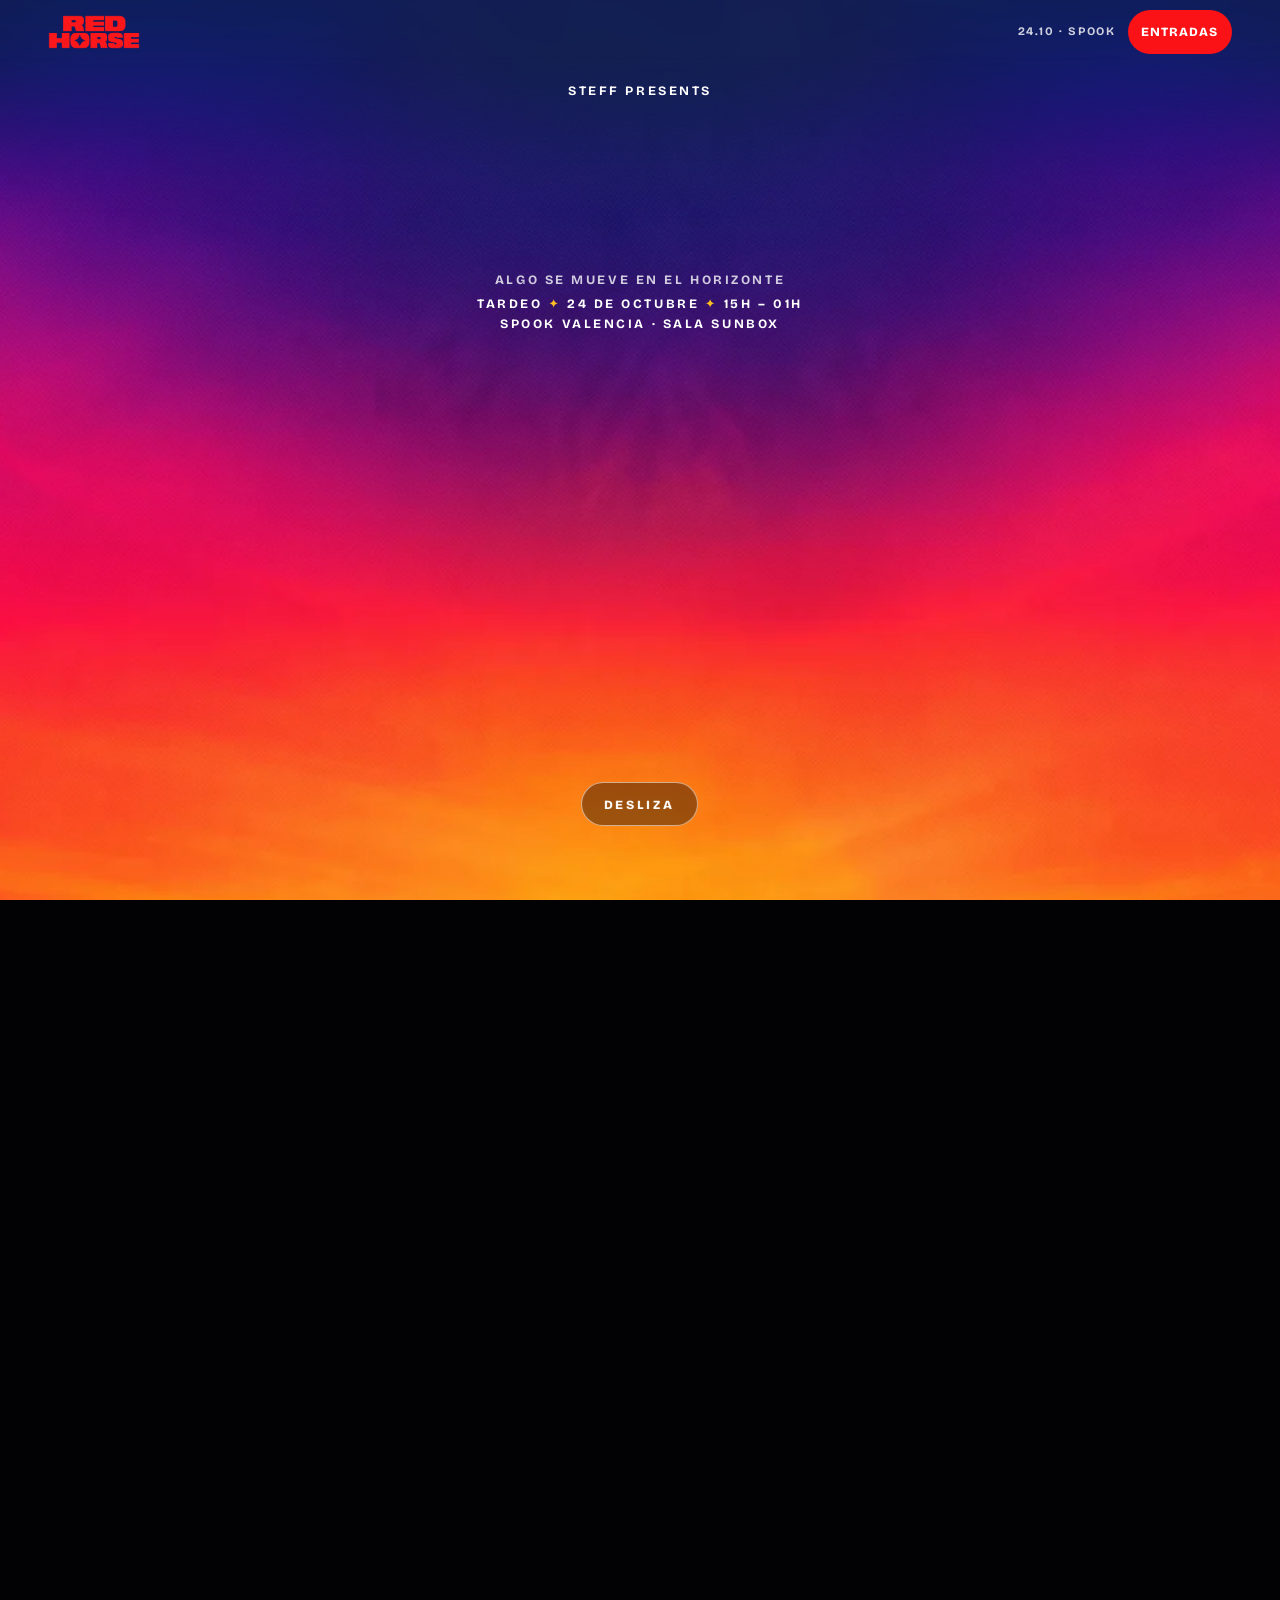
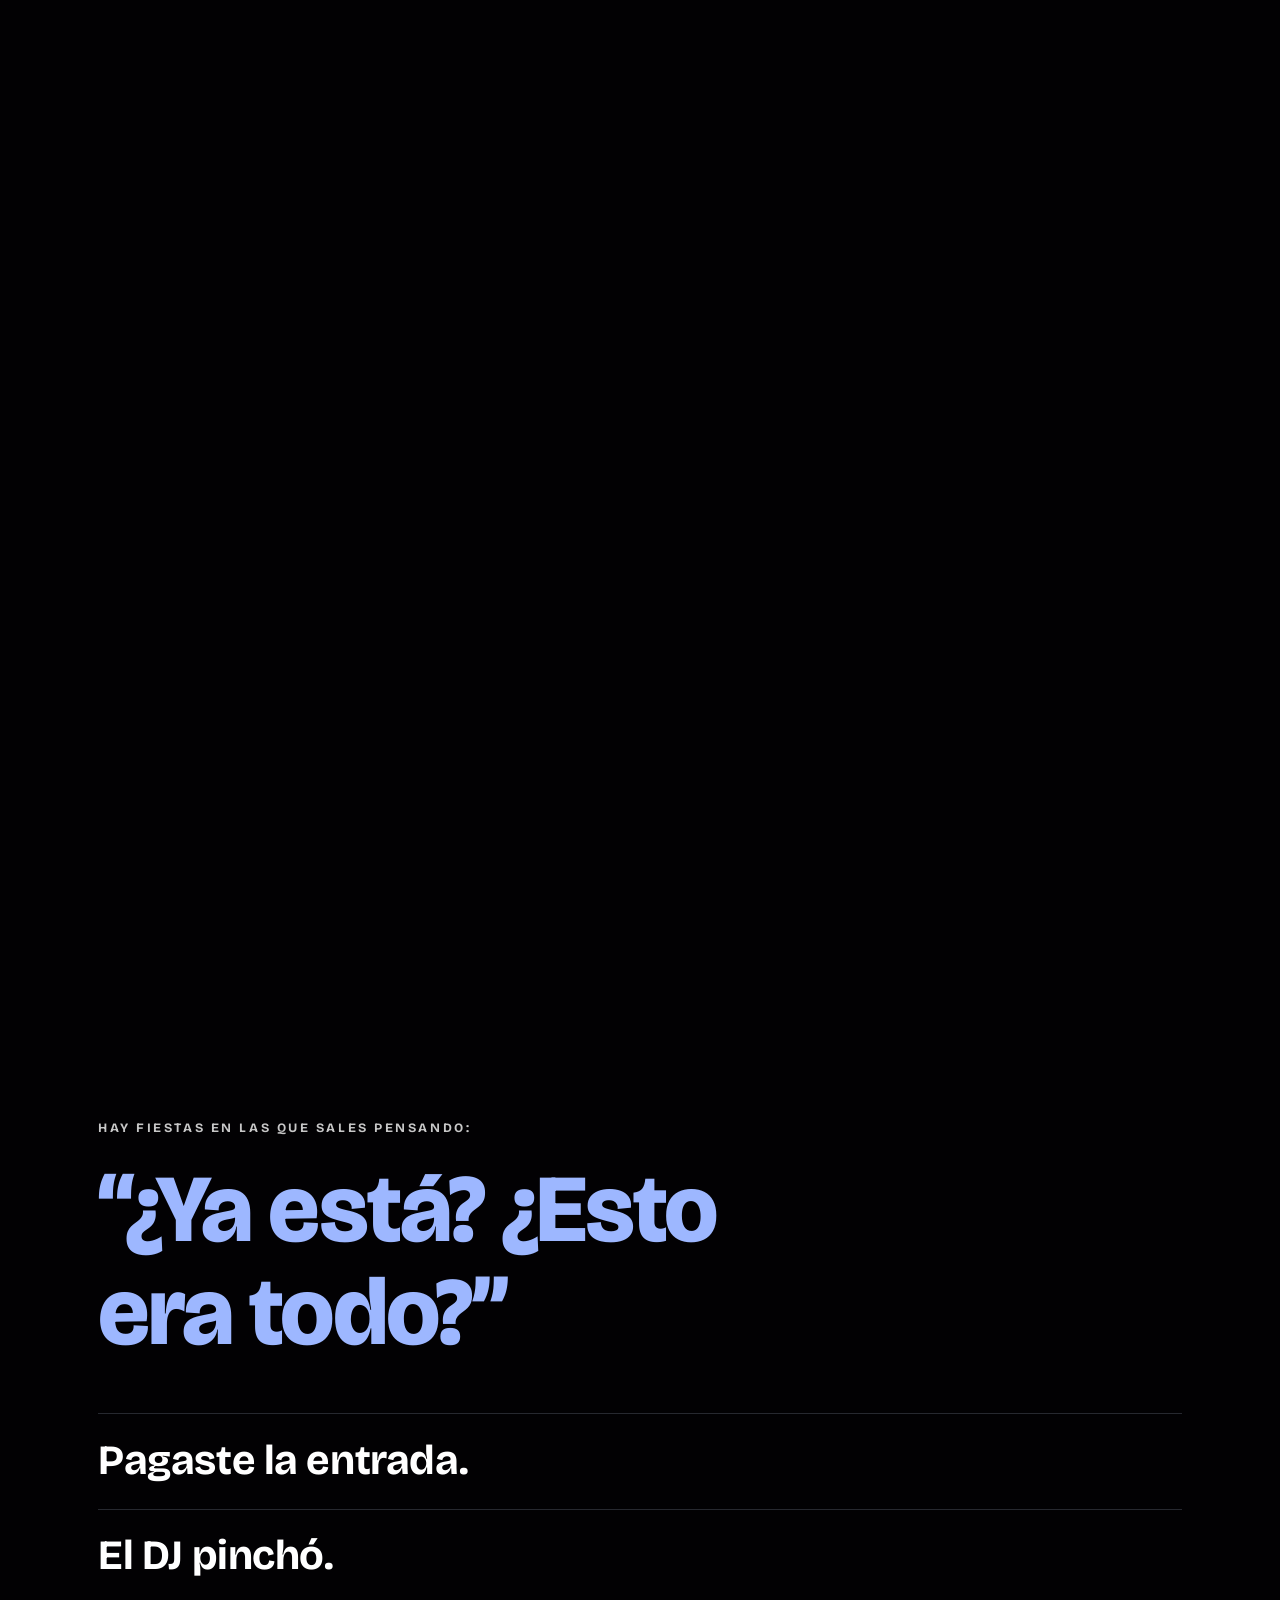
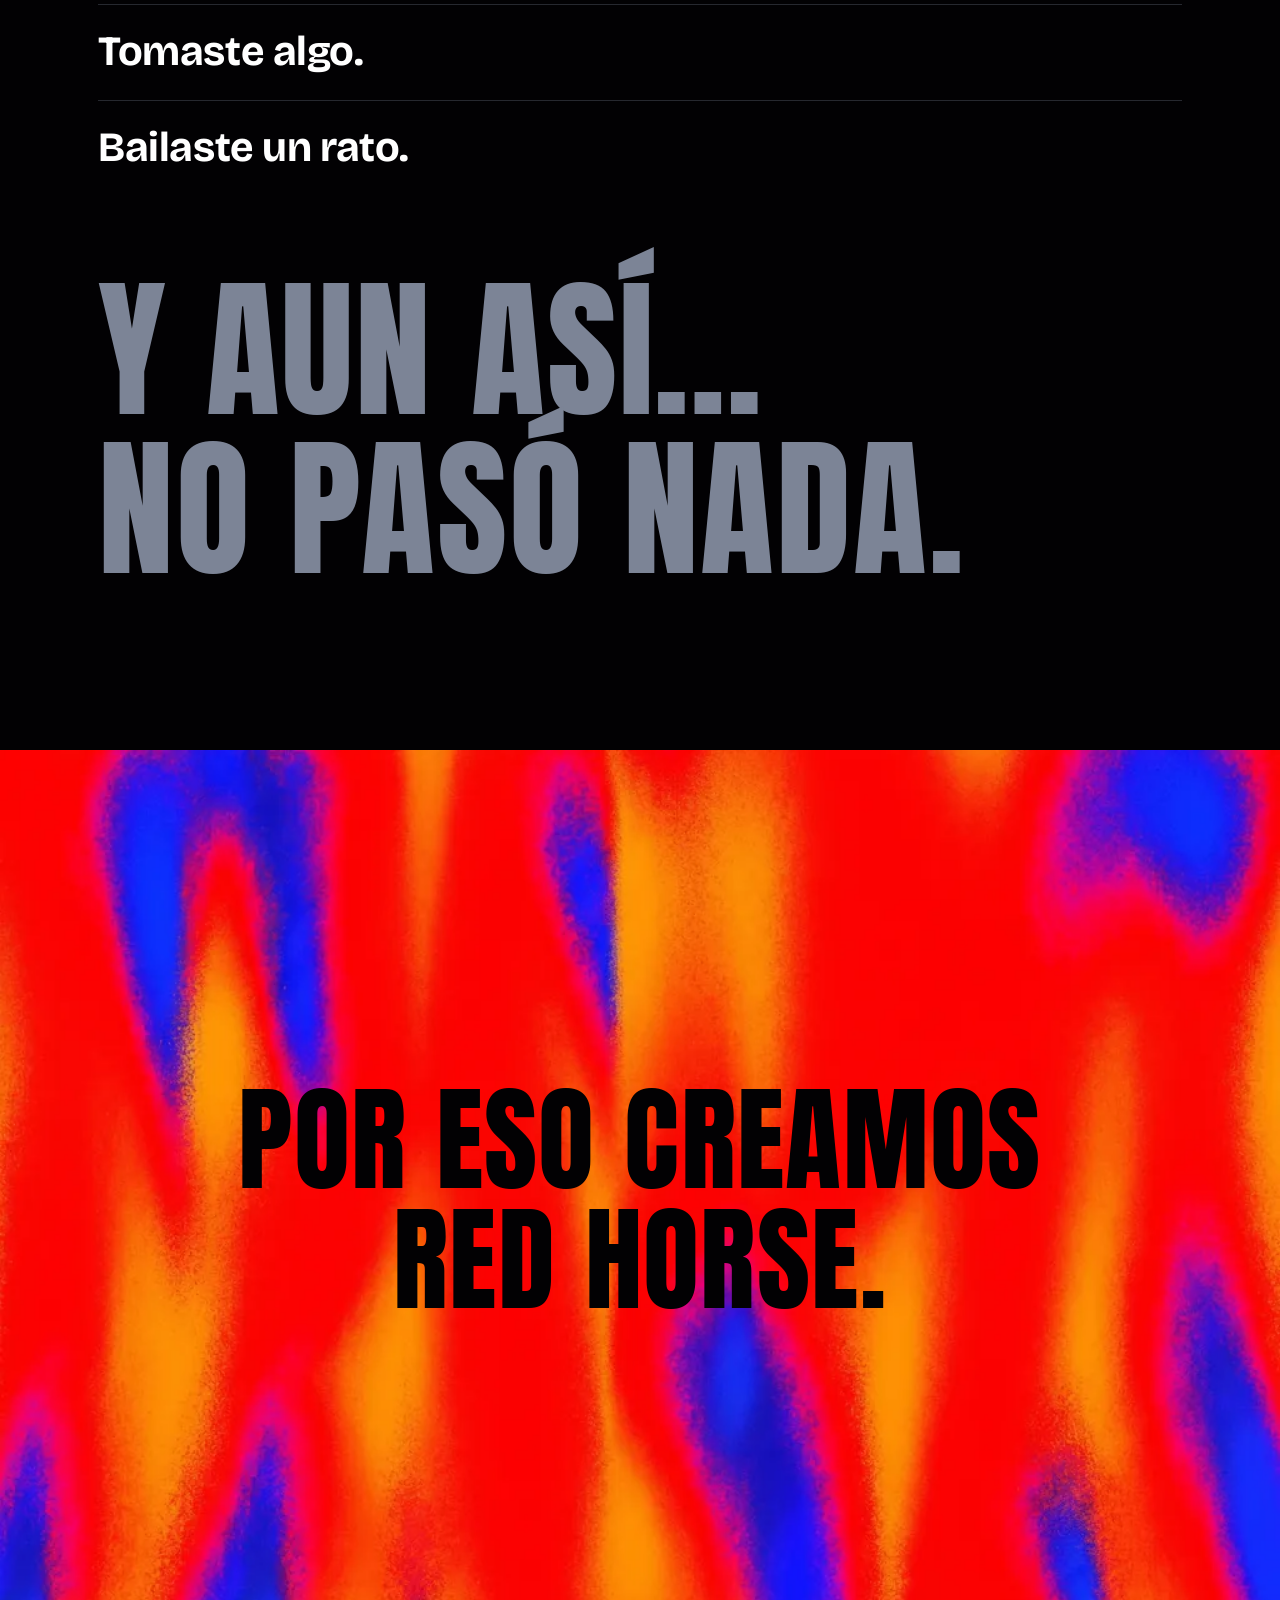
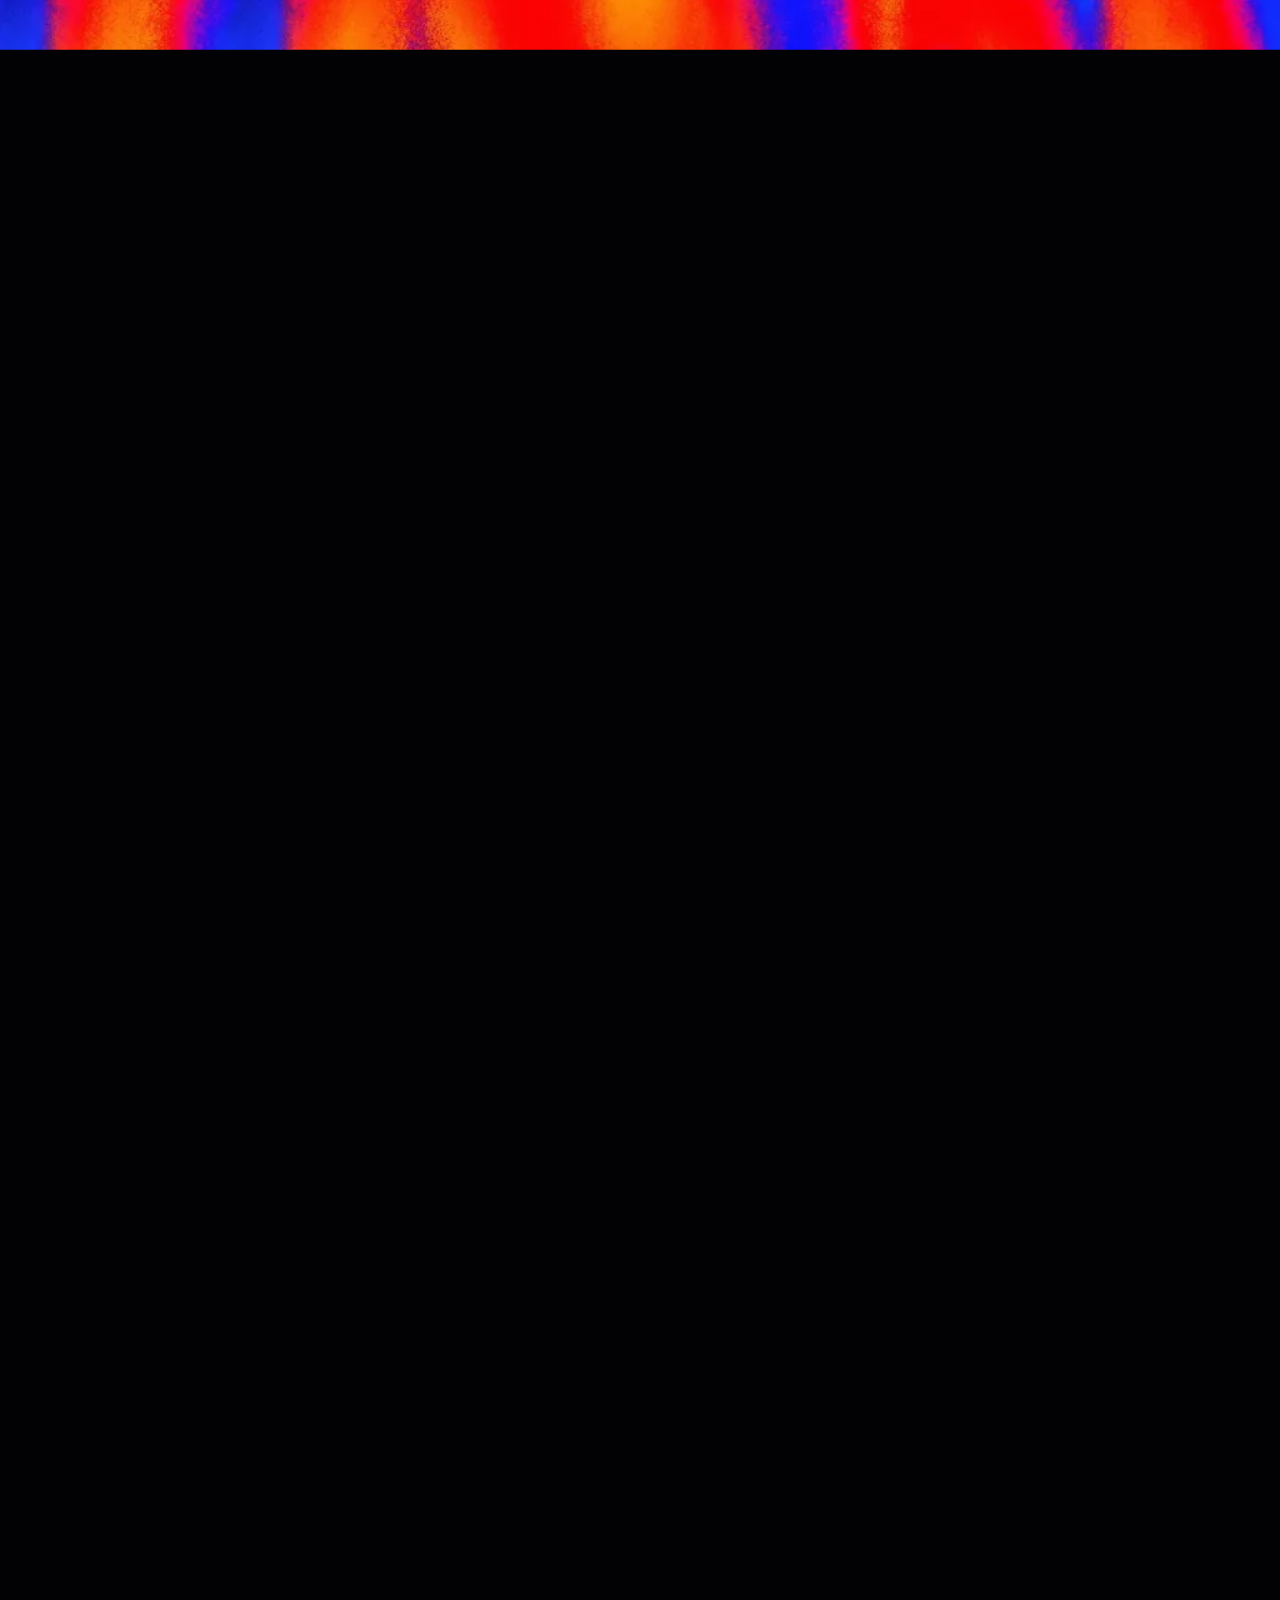
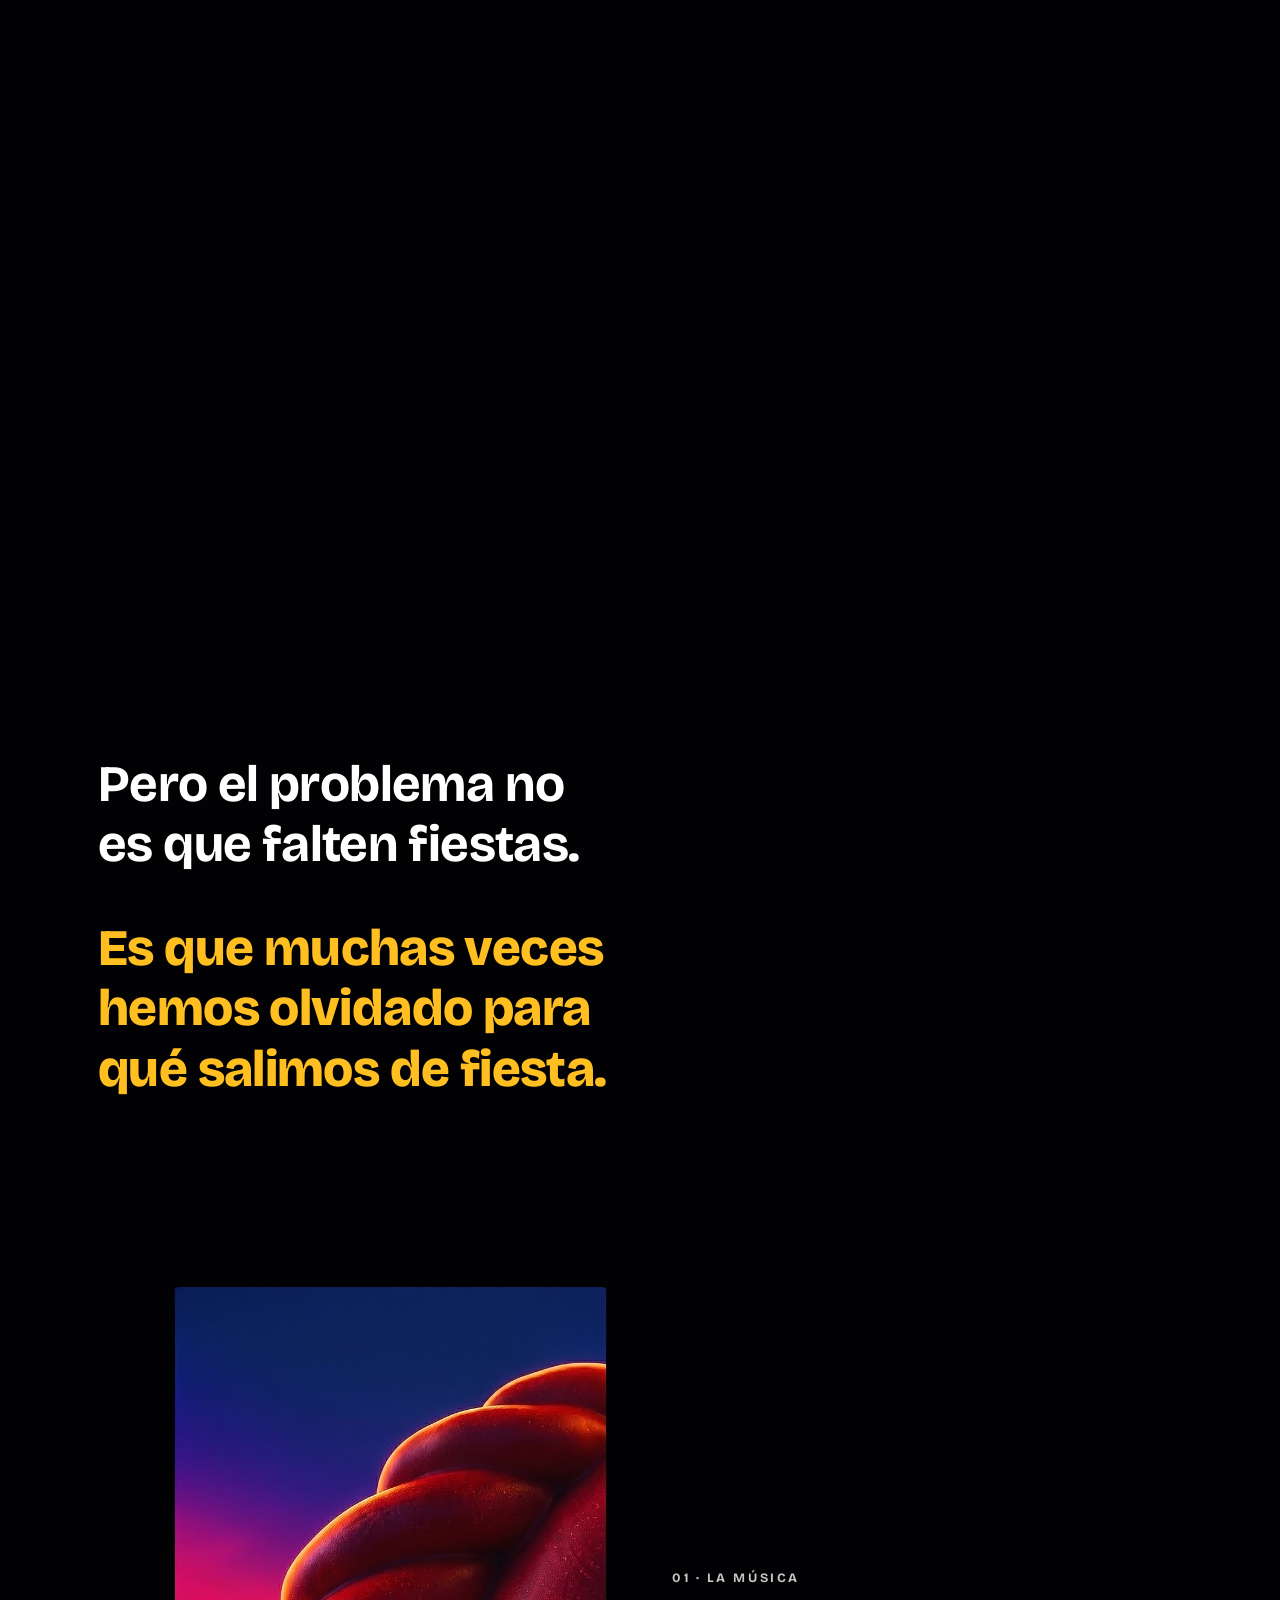
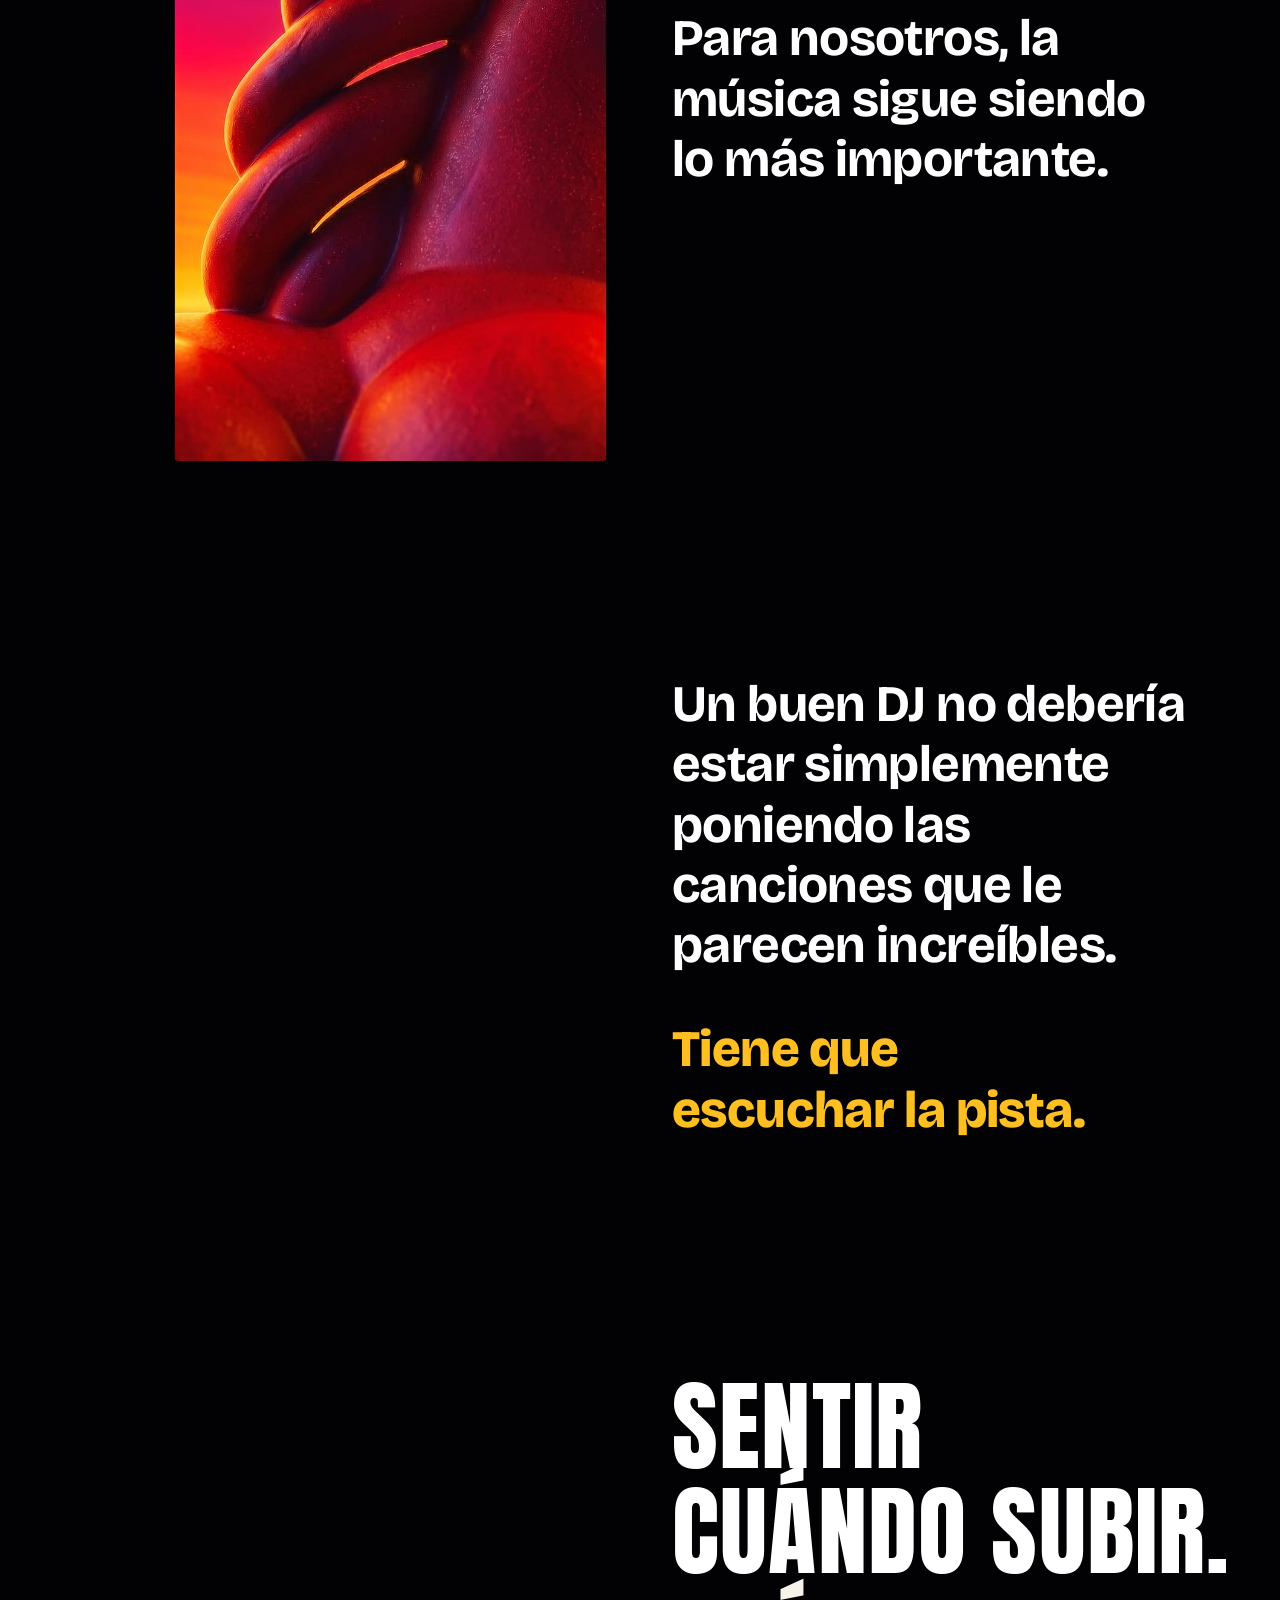
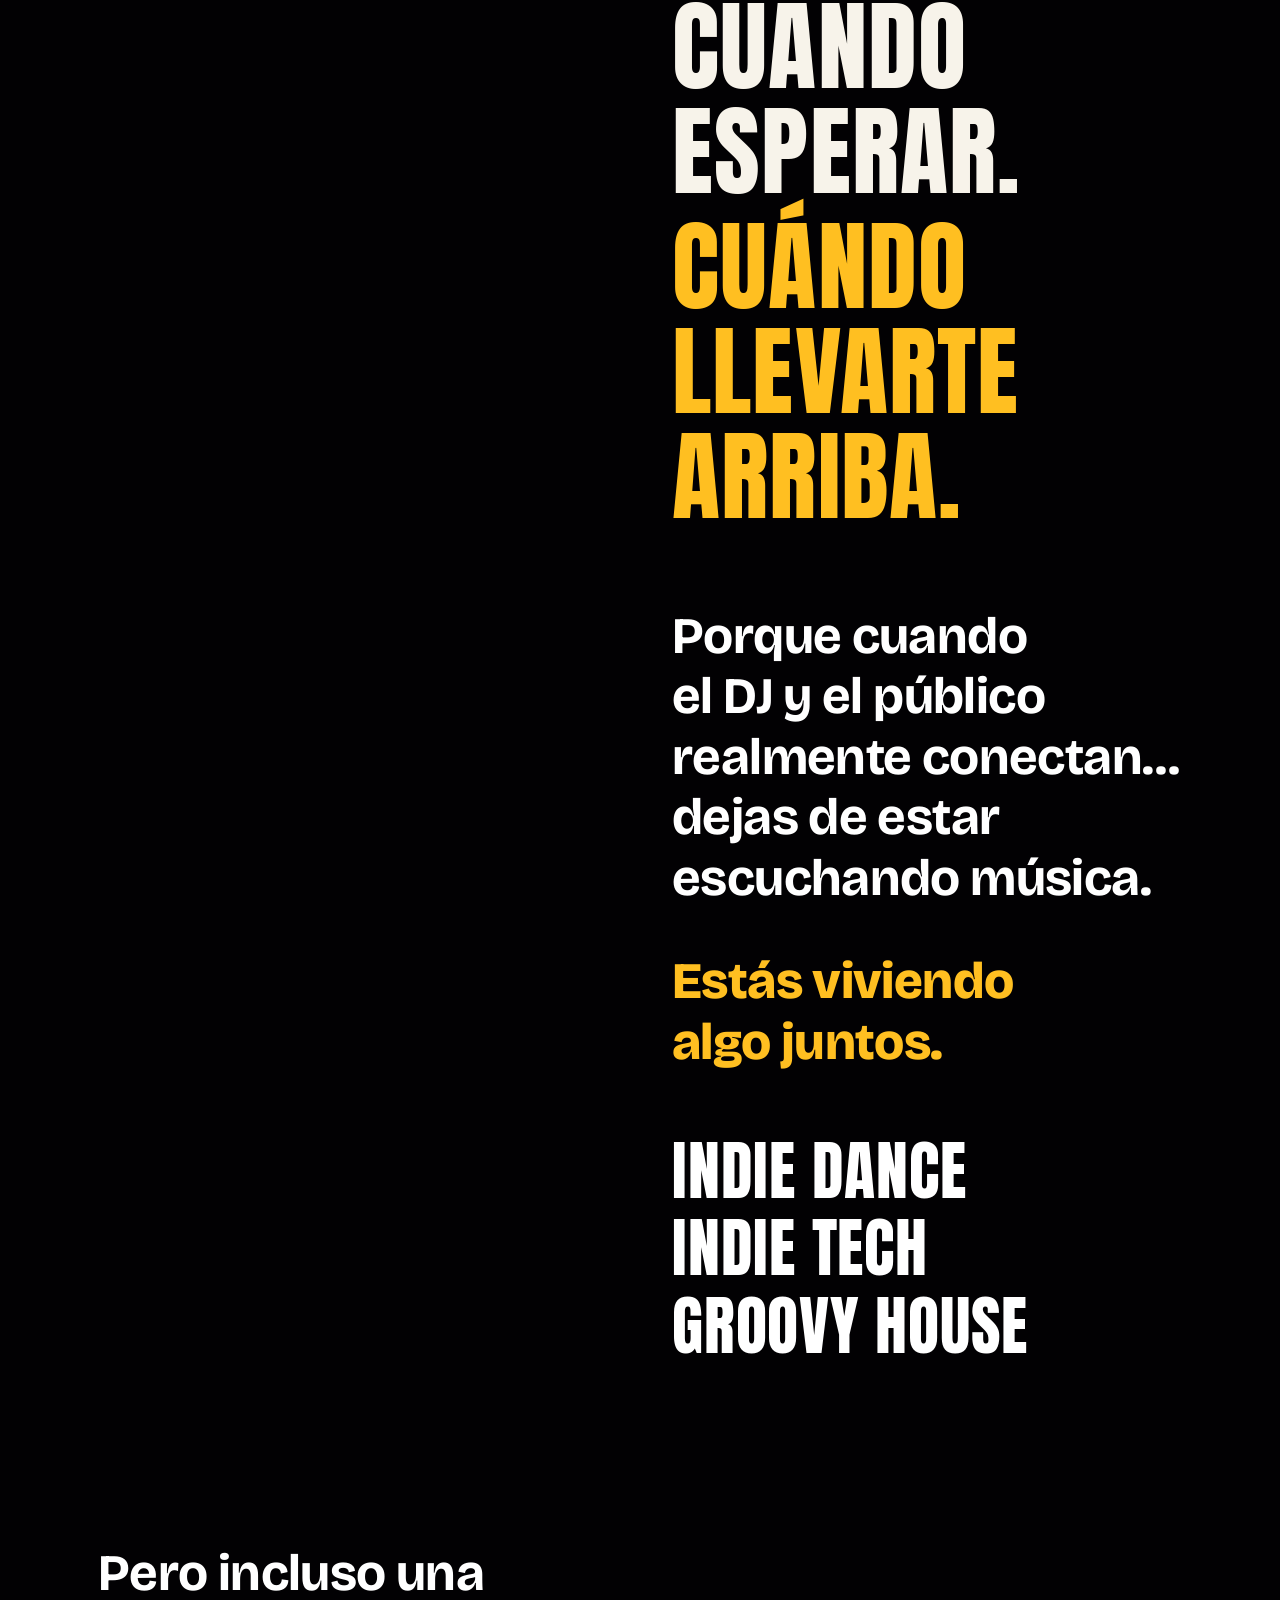
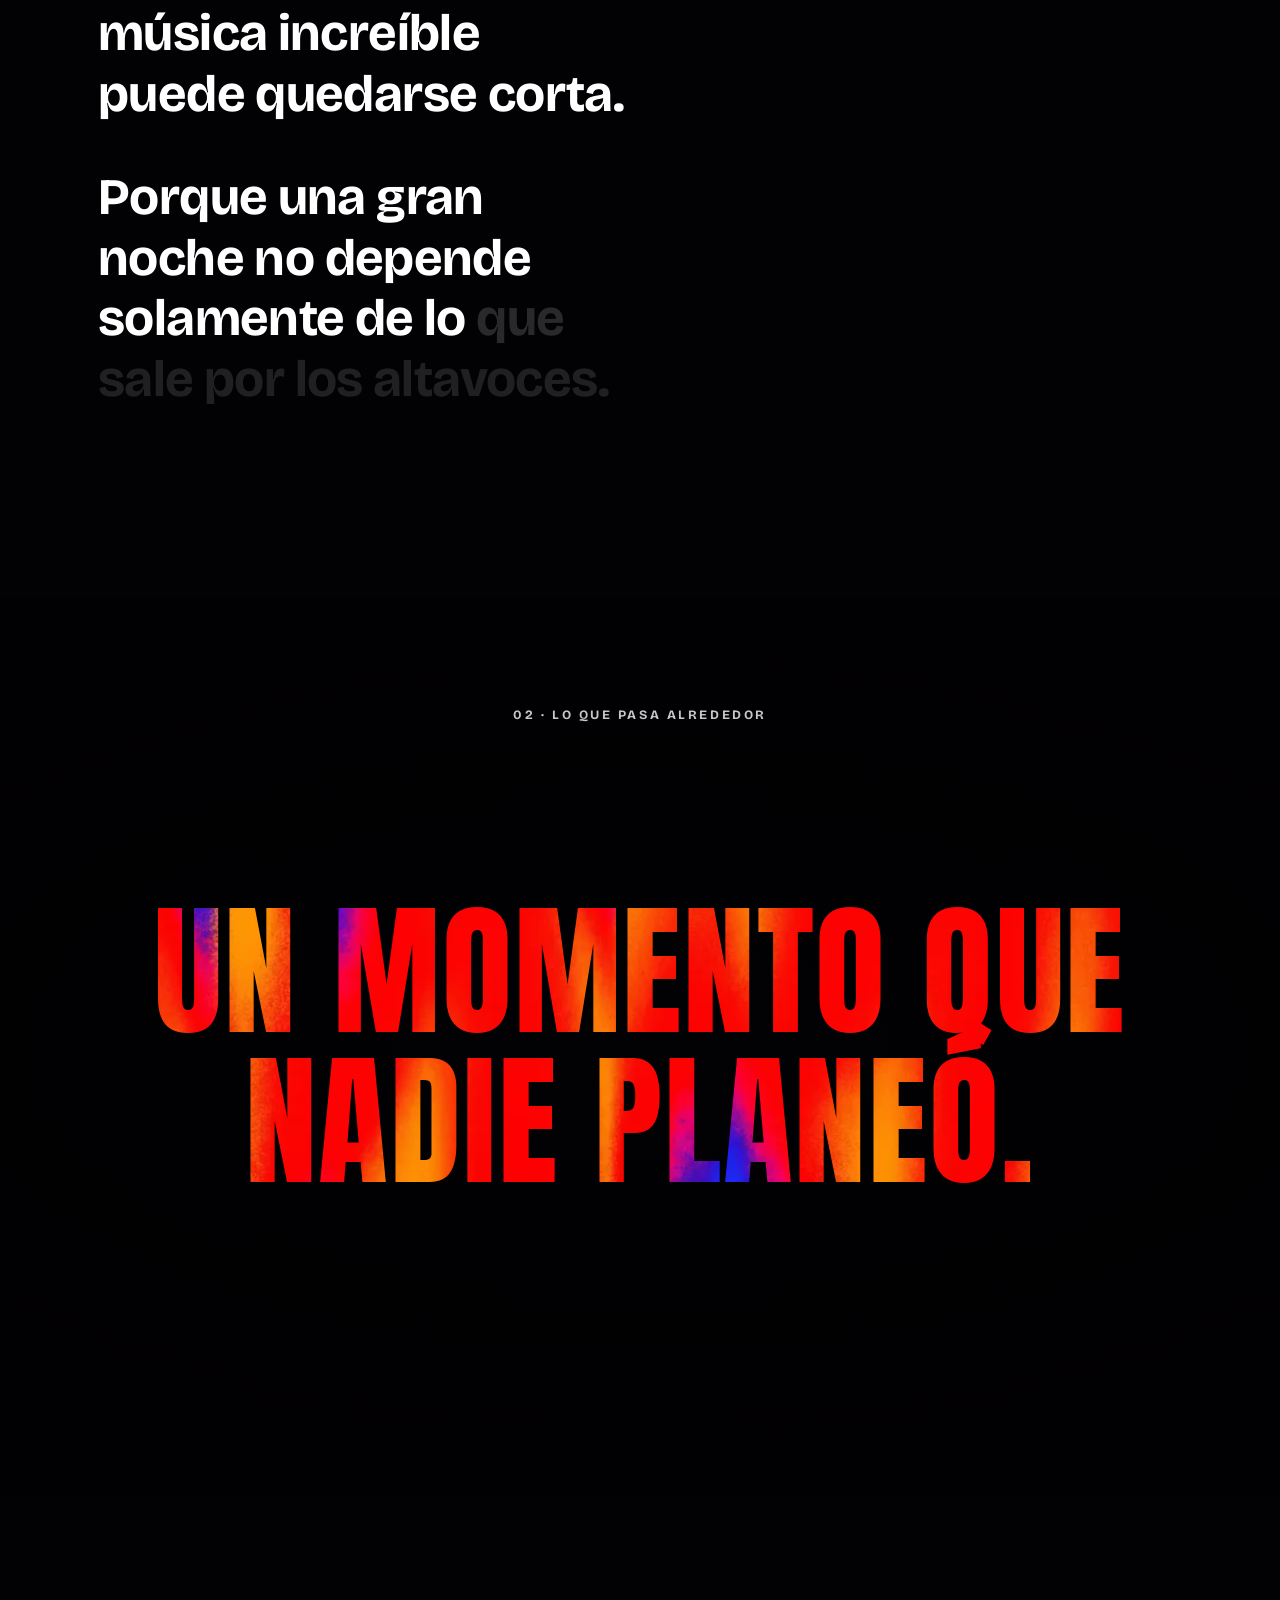
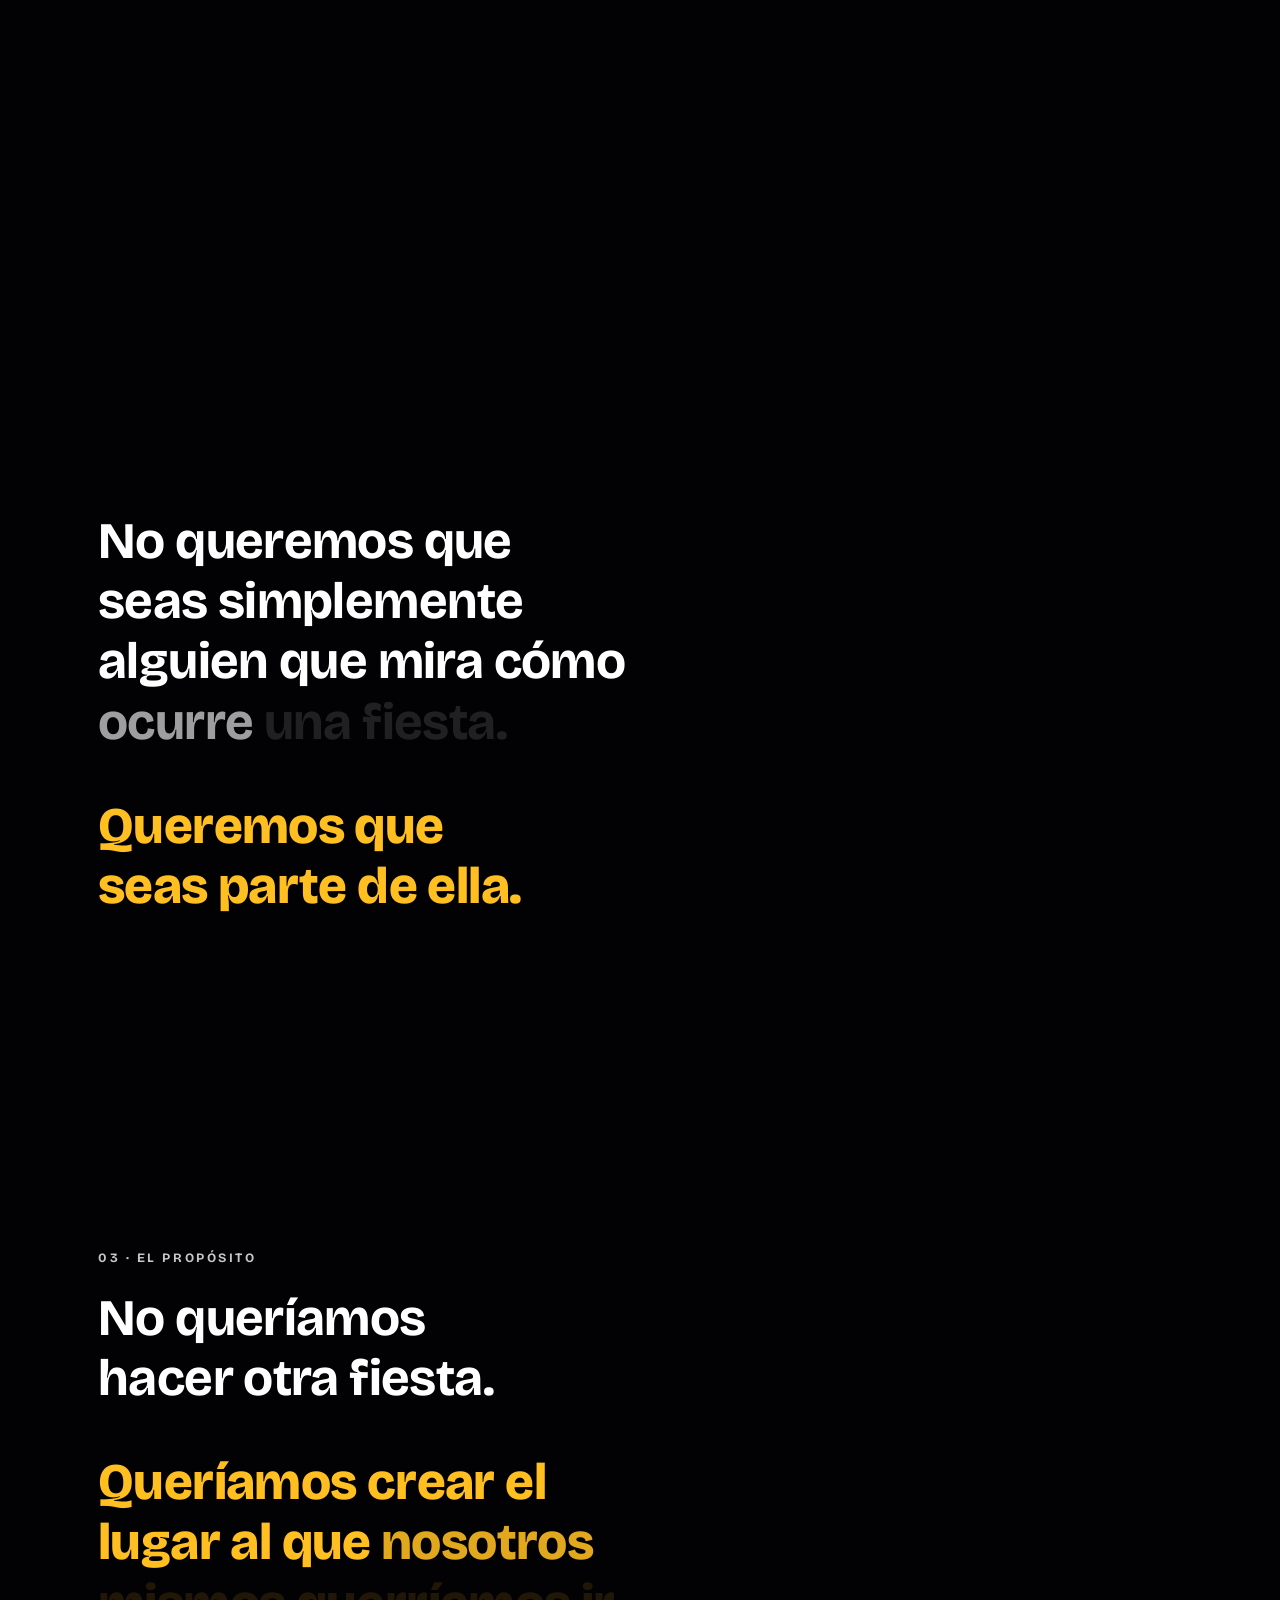
==== index.html @ 100233d7 "fix(ios): no WebGL on phones, word-sized animation layers, no per-frame :root vars Co-Authored-By: C" ====
<!doctype html>
<html lang="es-ES">
<head>
  <meta charset="utf-8">
  <meta name="viewport" content="width=device-width, initial-scale=1, viewport-fit=cover">
  <title>Red Horse · La fiesta experiencial de Valencia · 24 de octubre</title>
  <meta name="description" content="Red Horse es una fiesta experiencial de Valencia que combina Indie Dance, Indie Tech y Groovy House con cultura visual, estética, performances y experiencias inesperadas. 24 de octubre, del tardeo a la noche, en la sala Sunbox de Spook Valencia.">
  <meta name="theme-color" content="#020103">
  <meta property="og:type" content="website">
  <meta property="og:title" content="Red Horse · 24 de octubre · Spook Valencia, sala Sunbox">
  <meta property="og:description" content="La fiesta para adultos que no quieren portarse como adultos. Ven a ver qué pasa.">
  <meta property="og:image" content="https://redhorse.es/assets/img/og-image.jpg">
  <meta property="og:url" content="https://redhorse.es/">
  <link rel="canonical" href="https://redhorse.es/">
  <meta property="og:locale" content="es_ES">
  <meta name="twitter:card" content="summary_large_image">
  <link rel="icon" href="/favicon.ico" sizes="any">
  <link rel="icon" href="/favicon.svg" type="image/svg+xml">
  <link rel="apple-touch-icon" href="/apple-touch-icon.png">
  <link rel="manifest" href="/manifest.json">
  <link rel="preconnect" href="https://fonts.googleapis.com">
  <link rel="preconnect" href="https://fonts.gstatic.com" crossorigin>
  <link href="https://fonts.googleapis.com/css2?family=Anton&family=Bricolage+Grotesque:opsz,wdth,wght@12..96,75..100,400..800&display=swap" rel="stylesheet">
  <link rel="preload" as="image" href="assets/img/sea-empty.webp" media="not all and (min-aspect-ratio: 1/1) and (min-width: 900px)">
  <link rel="preload" as="image" href="assets/img/sea-empty-wide.webp" media="(min-aspect-ratio: 1/1) and (min-width: 900px)">
  <link rel="stylesheet" href="styles.css?v=20261002195026">
  <script>
    // Gate the animated layout: without JS or with reduced motion the page is a plain, fully visible story.
    (function (d) {
      var rm = window.matchMedia && matchMedia('(prefers-reduced-motion: reduce)').matches;
      d.classList.add('js');
      if (!rm) d.classList.add('motion');
    })(document.documentElement);
  </script>
  <script type="application/ld+json">
  {
    "@context": "https://schema.org",
    "@graph": [
      {
        "@type": "Organization",
        "@id": "#red-horse",
        "name": "Red Horse",
        "description": "Red Horse es una fiesta experiencial de Valencia que combina Indie Dance, Indie Tech y Groovy House con cultura visual, estética, performances y experiencias inesperadas. Una fiesta para adultos que no quieren portarse como adultos.",
        "slogan": "Una fiesta donde pasan cosas.",
        "areaServed": "Valencia",
        "url": "https://redhorse.es/",
        "email": "hola@redhorse.es",
        "sameAs": []
      },
      {
        "@type": "MusicEvent",
        "name": "Red Horse · 24 de octubre",
        "description": "Tardeo de Indie Dance, Indie Tech y Groovy House: empieza a las 15:00 con luz de día y sigue hasta la 01:00. Del tardeo a la noche. Steff presents.",
        "startDate": "2026-10-24T15:00:00+02:00",
        "endDate": "2026-10-25T01:00:00+02:00",
        "eventStatus": "https://schema.org/EventScheduled",
        "eventAttendanceMode": "https://schema.org/OfflineEventAttendanceMode",
        "image": ["https://redhorse.es/assets/img/flyer.webp", "https://redhorse.es/assets/img/og-image.jpg"],
        "url": "https://redhorse.es/",
        "offers": { "@type": "Offer", "url": "https://xceed.me/en/valencia/event/red-horse/245729/channel/granviaclub", "availability": "https://schema.org/InStock" },
        "location": {
          "@type": "Place",
          "name": "Spook Valencia · Sala Sunbox",
          "address": { "@type": "PostalAddress", "addressLocality": "Valencia", "addressCountry": "ES" }
        },
        "organizer": { "@id": "#red-horse" },
        "performer": [
          { "@type": "Person", "name": "Steff" },
          { "@type": "Person", "name": "Alexein" },
          { "@type": "Person", "name": "Tale Of Jus" },
          { "@type": "Person", "name": "Rik" }
        ]
      }
    ]
  }
  </script>
</head>
<body>
  <canvas class="heat" aria-hidden="true"></canvas>
  <div class="progress" aria-hidden="true"><span></span></div>

  <header class="nav" data-nav>
    <a class="nav__brand" href="#top" aria-label="Red Horse, inicio"><img src="assets/img/wordmark.webp" alt="" width="1120" height="421"></a>
    <span class="nav__date">24.10 · Spook</span>
    <a class="btn btn--primary btn--sm" href="#evento" data-tickets>Entradas</a>
  </header>

  <main id="top">
    <!-- ───────────────────────── HERO · pin-scrub reveal ───────────────────────── -->
    <section class="hero" data-scrub="hero" data-temp="0.7" aria-labelledby="hero-title">
      <div class="hero__stage stage">
        <div class="hero__backdrop" aria-hidden="true"></div>
        <div class="hero__media">
          <picture><source media="(min-aspect-ratio: 1/1) and (min-width: 900px)" srcset="assets/img/sea-empty-wide.webp"><img class="hero__sea" src="assets/img/sea-empty.webp" alt="" width="1080" height="1935" fetchpriority="high"></picture>
          <picture><source media="(min-aspect-ratio: 1/1) and (min-width: 900px)" srcset="assets/img/sea-horse-wide.webp"><img class="hero__horse" src="assets/img/sea-horse.webp" alt="Una escultura monumental de un caballo rojo de cerámica, de pie en el mar al atardecer." width="1080" height="1935" decoding="async"></picture>
        </div>
        <p class="hero__tease label">Algo se mueve en el horizonte</p>
        <div class="hero__title">
          <p class="hero__presents label">Steff presents</p>
          <h1 id="hero-title" class="hero__wordmark">
            <img src="assets/img/wordmark.webp" alt="Red Horse" width="1120" height="421">
          </h1>
          <p class="hero__info label">Tardeo <i>✦</i> 24 de octubre <i>✦</i> 15H – 01H<br>Spook Valencia · Sala Sunbox</p>
        </div>
        <button class="hero__hint" type="button" aria-label="Desliza para descubrir Red Horse">
          <span class="hint__pill">Desliza</span>
          <span class="hint__chev" aria-hidden="true"><i></i><i></i><i></i></span>
        </button>
      </div>
    </section>

    <!-- ───────────────────────── ACT 1 · COLD ───────────────────────── -->
    <section class="cold" data-temp="0" aria-label="Hay fiestas en las que sales pensando">
      <div class="wrap">
        <p class="label reveal">Hay fiestas en las que sales pensando:</p>
        <p class="quote" data-words>“¿Ya está? ¿Esto era todo?”</p>
        <ol class="cold__list">
          <li class="cold__item">Pagaste la entrada.</li>
          <li class="cold__item">El DJ pinchó.</li>
          <li class="cold__item">Tomaste algo.</li>
          <li class="cold__item">Bailaste un rato.</li>
        </ol>
        <p class="statement statement--dead reveal">Y aun así… <br>no pasó nada.</p>
      </div>
    </section>

    <!-- ───────────────────────── ACT 1b · SCREENS → IGNITION ───────────────────────── -->
    <section class="screens" data-scrub="screens" data-temp="0.05" data-temp-end="0.9" aria-label="Por eso creamos Red Horse">
      <div class="screens__stage stage">
        <p class="screens__intro narrative">Y creemos que tenemos un problema con la forma en que estamos saliendo de fiesta.</p>
        <div class="phone" aria-hidden="false">
          <div class="phone__glow"></div>
          <div class="phone__heat"></div>
          <div class="phone__ui" aria-hidden="true">
            <span class="phone__notch"></span>
            <span class="pill">47 personas vieron tu historia</span>
            <span class="pill">Nuevo mensaje</span>
            <span class="pill">Tu resumen semanal está listo</span>
          </div>
          <p class="phone__text narrative">Estamos cada vez más conectados a través de una pantalla…</p>
          <h2 class="phone__ignite statement">Por eso creamos Red Horse.</h2>
        </div>
        <p class="screens__outro narrative">…y cada vez menos conectados entre nosotros.</p>
      </div>
    </section>

    <!-- ───────────────────────── OPEN LOOP 1 ───────────────────────── -->
    <section class="loop" data-temp="0.35">
      <div class="wrap">
        <p class="narrative" data-words>Pero el problema no es que falten fiestas.</p>
        <p class="narrative narrative--hot" data-words>Es que muchas veces hemos olvidado para qué salimos de fiesta.</p>
      </div>
    </section>

    <!-- ───────────────────────── 01 · LA MÚSICA · pin-swap ───────────────────────── -->
    <section class="chapter" data-temp="0.6" data-chapter aria-labelledby="ch-musica">
      <div class="chapter__media" data-media>
        <figure class="media is-active" data-scene="0">
          <video muted playsinline loop preload="none" poster="assets/video/ear-poster.jpg" data-src="assets/video/ear.mp4"></video>
        </figure>
        <figure class="media" data-scene="1">
          <video muted playsinline loop preload="none" poster="assets/video/mane-poster.jpg" data-src="assets/video/mane.mp4"></video>
        </figure>
      </div>
      <div class="chapter__steps">
        <div class="step" data-step="0">
          <p class="label">01 · La música</p>
          <h2 id="ch-musica" class="narrative">Para nosotros, la música sigue siendo lo más importante.</h2>
        </div>
        <div class="step" data-step="0">
          <p class="narrative">Un buen DJ no debería estar simplemente poniendo las canciones que le parecen increíbles.</p>
          <p class="narrative narrative--hot">Tiene que escuchar la pista.</p>
        </div>
        <div class="step" data-step="1">
          <ul class="beats">
            <li>Sentir cuándo subir.</li>
            <li>Cuándo esperar.</li>
            <li>Cuándo llevarte arriba.</li>
          </ul>
        </div>
        <div class="step" data-step="1">
          <p class="narrative">Porque cuando el DJ y el público realmente conectan… dejas de estar escuchando música.</p>
          <p class="narrative narrative--hot">Estás viviendo algo juntos.</p>
          <p class="tag"><span class="fill">Indie Dance</span> <i>✦</i> <span class="fill">Indie Tech</span> <i>✦</i> <span class="fill">Groovy House</span></p>
        </div>
      </div>
    </section>

    <!-- ───────────────────────── 02 · LO QUE PASA ALREDEDOR · converge ───────────────────────── -->
    <section class="loop" data-temp="0.55">
      <div class="wrap">
        <p class="narrative" data-words>Pero incluso una música increíble puede quedarse corta.</p>
        <p class="narrative" data-words>Porque una gran noche no depende solamente de lo que sale por los altavoces.</p>
      </div>
    </section>

    <section class="around" data-scrub="around" data-temp="0.7" aria-labelledby="ch-alrededor">
      <div class="around__stage stage">
        <p class="label around__label">02 · Lo que pasa alrededor</p>
        <h2 id="ch-alrededor" class="visually-hidden">Lo que pasa alrededor</h2>
        <ul class="chips">
          <li class="chip">Una persona que acabas de conocer.</li>
          <li class="chip">Una conversación absurda.</li>
          <li class="chip">Una performance que no esperabas.</li>
          <li class="chip">Una foto que acaba siendo un recuerdo.</li>
          <li class="chip">Un juego.</li>
          <li class="chip">Un disfraz.</li>
          <li class="chip">Una mirada.</li>
        </ul>
        <p class="around__final statement"><span class="fill">Un momento que nadie planeó.</span></p>
      </div>
    </section>

    <section class="loop" data-temp="0.75">
      <div class="wrap">
        <p class="narrative" data-words>No queremos que seas simplemente alguien que mira cómo ocurre una fiesta.</p>
        <p class="narrative narrative--hot" data-words>Queremos que seas parte de ella.</p>
      </div>
    </section>

    <!-- ───────────────────────── 03 · EL PROPÓSITO ───────────────────────── -->
    <section class="purpose" data-temp="0.8" aria-labelledby="ch-proposito">
      <div class="wrap">
        <p class="label reveal">03 · El propósito</p>
        <h2 id="ch-proposito" class="narrative" data-words>No queríamos hacer otra fiesta.</h2>
        <p class="narrative narrative--hot" data-words>Queríamos crear el lugar al que nosotros mismos querríamos ir.</p>
        <ul class="donde">
          <li class="reveal">Un lugar donde <em>la música importe.</em></li>
          <li class="reveal"><span>Donde</span> podamos descubrir artistas que nos vuelen la cabeza.</li>
          <li class="reveal"><span>Donde</span> podamos crear.</li>
          <li class="reveal"><span>Donde</span> podamos experimentar.</li>
          <li class="reveal"><span>Donde</span> podamos encontrar gente con la que compartir todo eso.</li>
        </ul>
        <p class="narrative reveal">Y donde, por unas horas, no tengamos que comportarnos como se supone que deberíamos comportarnos.</p>
      </div>
    </section>

    <section class="podemos" data-scrub="podemos" data-temp="0.85" aria-label="Podemos">
      <div class="podemos__stage stage">
        <p class="label podemos__label">Podemos</p>
        <ul class="podemos__words">
          <li class="statement"><span class="fill">Bailar.</span></li>
          <li class="statement"><span class="fill">Jugar.</span></li>
          <li class="statement"><span class="fill">Tontear.</span></li>
          <li class="statement"><span class="fill fill--acid">Hablar con desconocidos.</span></li>
          <li class="statement"><span class="fill">Estar ahí.</span></li>
          <li class="statement podemos__last"><span class="fill">Juntos.</span></li>
        </ul>
      </div>
    </section>

    <section class="gallery" data-scrub="gallery" data-temp="0.9" aria-label="Para adultos que no quieren portarse como adultos">
      <div class="gallery__stage stage">
        <div class="gallery__track">
          <img src="assets/img/st-1-para.webp" alt="PARA" width="900" height="1079" loading="lazy">
          <img src="assets/img/st-2-adultos.webp" alt="ADULTOS" width="900" height="1125" loading="lazy">
          <img src="assets/img/st-3-quenoquieren.webp" alt="QUE NO QUIEREN" width="900" height="1259" loading="lazy">
          <img src="assets/img/st-4-portarse.webp" alt="PORTARSE" width="900" height="1125" loading="lazy">
          <img src="assets/img/st-5-comoadultos.webp" alt="COMO ADULTOS" width="900" height="1125" loading="lazy">
        </div>
        <p class="gallery__caption label">Para adultos que no quieren portarse como adultos</p>
      </div>
    </section>

    <!-- ───────────────────────── 04 · LA CONEXIÓN ───────────────────────── -->
    <section class="loop" data-temp="0.85">
      <div class="wrap">
        <p class="narrative" data-words>Porque creemos que hay algo que estamos perdiendo…</p>
        <p class="narrative narrative--hot" data-words>y ninguna red social puede reemplazarlo.</p>
      </div>
    </section>

    <section class="chapter chapter--single" data-temp="0.95" data-chapter aria-labelledby="ch-conexion">
      <div class="chapter__media" data-media>
        <figure class="media is-active" data-scene="0">
          <video muted playsinline loop preload="none" poster="assets/video/leg-poster.jpg" data-src="assets/video/leg.mp4"></video>
        </figure>
      </div>
      <div class="chapter__steps">
        <div class="step" data-step="0">
          <p class="label">04 · La conexión</p>
          <h2 id="ch-conexion" class="narrative">La sensación de estar rodeado de cientos de personas…</h2>
        </div>
        <div class="step" data-step="0">
          <p class="narrative narrative--hot">…y sentir que durante unas horas todos estamos viviendo exactamente lo mismo.</p>
        </div>
      </div>
    </section>

    <section class="sequence" data-scrub="sequence" data-temp="1" aria-label="Una canción, una energía, un momento, una noche">
      <div class="sequence__stage stage">
        <ul class="sequence__words">
          <li class="statement"><span class="fill">Una canción.</span></li>
          <li class="statement"><span class="fill fill--acid">Una energía.</span></li>
          <li class="statement"><span class="fill">Un momento.</span></li>
          <li class="statement"><span class="fill">Una noche.</span></li>
        </ul>
      </div>
    </section>

    <section class="loop" data-temp="1">
      <div class="wrap">
        <ul class="maybe">
          <li class="reveal"><span>Quizás</span> esa persona que conociste ahí termine siendo un amigo.</li>
          <li class="reveal"><span>Quizás</span> descubras un artista que después vayas a ver en directo.</li>
          <li class="reveal"><span>Quizás</span> conozcas a alguien que termine formando parte de tu vida.</li>
          <li class="reveal"><span>Quizás</span> simplemente salgas de ahí pensando:</li>
        </ul>
        <p class="quote quote--hot" data-words>“Joder. Necesitaba esto.”</p>
      </div>
    </section>

    <!-- ───────────────────────── REVEAL ───────────────────────── -->
    <section class="reveal-scene" data-scrub="reveal" data-temp="1" aria-labelledby="reveal-title">
      <div class="reveal-scene__stage stage">
        <div class="reveal-scene__backdrop" aria-hidden="true"></div>
        <div class="reveal-scene__media">
          <picture><source media="(min-aspect-ratio: 1/1) and (min-width: 900px)" srcset="assets/img/sea-horse-wide.webp"><img src="assets/img/sea-horse.webp" alt="" width="1080" height="1935" loading="lazy"></picture>
        </div>
        <div class="reveal-scene__copy">
          <div class="rs rs--1">
            <p class="narrative">Red Horse no trata realmente de hacer fiestas.</p>
            <p class="narrative narrative--hot">Trata de crear algo que quieras volver a vivir.</p>
          </div>
          <div class="rs rs--2">
            <h2 id="reveal-title" class="narrative">Red Horse existe para crear noches que merezcan ser vividas.</h2>
          </div>
          <div class="rs rs--3">
            <p class="narrative">Noches donde la música conecta.</p>
            <p class="narrative">Donde la creatividad toma forma.</p>
            <p class="statement statement--sm"><span class="fill">Donde pasan cosas.</span></p>
          </div>
          <div class="rs rs--4">
            <p class="narrative">Porque hay cosas que solo pasan…</p>
            <p class="statement statement--sm"><span class="fill">cuando estamos juntos.</span></p>
          </div>
        </div>
      </div>
    </section>

    <!-- ───────────────────────── VENUE · low-angle clip ───────────────────────── -->
    <section class="chapter chapter--venue" data-temp="0.95" data-chapter aria-labelledby="ch-venue">
      <div class="chapter__media" data-media>
        <figure class="media is-active" data-scene="0">
          <video muted playsinline loop preload="none" poster="assets/video/lowangle-poster.jpg" data-src="assets/video/lowangle.mp4"></video>
        </figure>
      </div>
      <div class="chapter__steps">
        <div class="step" data-step="0">
          <p class="label">Nos vemos en</p>
          <h2 id="ch-venue" class="statement statement--sm venue__title"><span class="fill">Spook Valencia</span></h2>
        </div>
        <div class="step" data-step="0">
          <p class="label">Sala Sunbox</p>
          <p class="narrative">Sábado 24 de octubre. Tardeo de 15H a 01H.</p>
          <p class="narrative narrative--hot">Del tardeo a la noche.</p>
        </div>
      </div>
    </section>

    <!-- ───────────────────────── EVENT ───────────────────────── -->
    <section class="event" id="evento" data-temp="0.9" aria-labelledby="event-title">
      <div class="wrap event__grid">
        <div class="event__info">
          <p class="label reveal">Steff presents</p>
          <h2 id="event-title" class="statement event__date reveal"><span class="fill">24 de octubre</span></h2>
          <p class="event__meta label reveal">Sábado <i>✦</i> Tardeo <i>✦</i> 15H – 01H</p>
          <p class="event__note reveal">Es un <strong>tardeo</strong>: empezamos a las 15:00, todavía con luz de día, y seguimos hasta la 01:00. Del tardeo a la noche.</p>

          <div class="event__venue reveal">
            <p class="event__club">Spook Valencia</p>
            <p class="label">Sala Sunbox</p>
            <a class="link" href="https://www.google.com/maps/search/?api=1&amp;query=Spook%20Valencia" target="_blank" rel="noopener">Cómo llegar</a>
          </div>

          <div class="lineup reveal">
            <p class="label">Line up <i>✦</i> Indie Dance · Indie Tech · Groovy House</p>
            <ul>
              <li><span class="fill">Steff</span></li>
              <li><span class="fill">Alexein</span></li>
              <li><span class="fill">Tale Of Jus</span></li>
              <li><span class="fill">Rik</span></li>
            </ul>
          </div>

          <div class="event__cta reveal" id="entradas">
            <a class="btn btn--primary btn--lg" href="#" data-tickets data-magnet>Entradas</a>
            <button class="btn btn--ghost" type="button" data-ics>Añadir al calendario</button>
          </div>
          <p class="event__partner label reveal">Con Equality Project</p>
        </div>

        <figure class="flyer reveal" data-tilt>
          <img src="assets/img/flyer.webp" alt="Cartel de Red Horse: Steff presents. Sábado 24 de octubre, 15H – 01H. Line up: Steff, Alexein, Tale Of Jus, Rik. Sala Sunbox, Spook Valencia. Del tardeo a la noche." width="1080" height="1935" loading="lazy">
          <span class="flyer__glare" aria-hidden="true"></span>
        </figure>
      </div>
    </section>

    <!-- ───────────────────────── FINAL ───────────────────────── -->
    <section class="final" data-temp="1" aria-label="Ven a ver qué pasa">
      <div class="wrap final__inner">
        <img class="final__wordmark reveal" src="assets/img/wordmark.webp" alt="Red Horse" width="1120" height="421" loading="lazy">
        <p class="label reveal">La fiesta para adultos que no quieren portarse como adultos.</p>
        <p class="statement final__cta reveal"><span class="fill">Ven a ver qué pasa.</span></p>
        <a class="btn btn--primary btn--lg reveal" href="#evento" data-tickets data-magnet>Entradas</a>
        <p class="final__callback" data-callback>
          <s>¿Ya está? ¿Esto era todo?</s>
          <span>No. Esto acaba de empezar.</span>
        </p>
      </div>
    </section>
  </main>

  <footer class="footer">
    <div class="wrap footer__inner">
      <p>Red Horse <i>✦</i> Fiesta experiencial · Valencia</p>
      <p class="footer__small">Spook Valencia · Sala Sunbox · 24.10.2026</p>
      <p><a class="link" href="mailto:hola@redhorse.es">hola@redhorse.es</a></p>
    </div>
  </footer>

  <script src="app.js?v=20261002195026" defer></script>
</body>
</html>
---- styles.css ----
/* Red Horse · web — tokens and rules come from DESIGN.md. No hard-coded colors below :root. */
:root {
  --abyss:#011A5F;         --abyss-rgb:1,26,95;
  --ultramarine:#230988;   --ultramarine-rgb:35,9,136;
  --violet:#760282;        --violet-rgb:118,2,130;
  --magenta:#CD0363;       --magenta-rgb:205,3,99;
  --horse-red:#FB1216;     --horse-red-rgb:251,18,22;
  --orange:#FC4C13;        --orange-rgb:252,76,19;
  --horizon-gold:#FFBF21;  --horizon-gold-rgb:255,191,33;
  --electric-blue:#2B1CF5; --electric-blue-rgb:43,28,245;
  --ink:#020103;           --ink-rgb:2,1,3;
  --bone:#FFFFFF;          --bone-rgb:255,255,255;
  --bone-warm:#F7F3EA;     --bone-warm-rgb:247,243,234;
  --acid-lemon:#F5F460;    --acid-lemon-rgb:245,244,96;
  --ash:#7C8496;           --ash-rgb:124,132,150;
  --screen:#9DB7FF;        --screen-rgb:157,183,255;

  --f-statement: 'Anton', Impact, 'Arial Narrow', sans-serif;
  --f-narrative: 'Bricolage Grotesque', system-ui, sans-serif;
  --f-label: 'Bricolage Grotesque', system-ui, sans-serif;
  --f-ui: 'Bricolage Grotesque', system-ui, sans-serif;

  --gutter: 20px;
  --ease: cubic-bezier(.22,.61,.36,1);
  --ease-out: cubic-bezier(.16,1,.3,1);
  --temp: 0.5; /* set by JS from scroll; drives the CSS fallback background */
}
@media (min-width: 900px) { :root { --gutter: 48px; } }

*, *::before, *::after { box-sizing: border-box; }
html { -webkit-text-size-adjust: 100%; scroll-behavior: smooth; }
body {
  margin: 0; background: var(--ink); color: var(--bone);
  font-family: var(--f-narrative); font-size: 17px; line-height: 1.5; font-optical-sizing: auto;
  overflow-x: hidden; -webkit-font-smoothing: antialiased;
}
img, video { display: block; max-width: 100%; height: auto; }
a { color: inherit; }
i { font-style: normal; color: var(--horizon-gold); }
::selection { background: var(--horse-red); color: var(--bone); }
.visually-hidden { position: absolute !important; width: 1px; height: 1px; overflow: hidden; clip: rect(0 0 0 0); white-space: nowrap; }
.wrap { width: 100%; max-width: 1180px; margin: 0 auto; padding: 0 var(--gutter); }
main, .footer { position: relative; z-index: 1; }

/* ───────── background: WebGL heat field (+ CSS fallback driven by --temp) ───────── */
.heat {
  position: fixed; inset: 0; width: 100%; height: 100%; z-index: 0; pointer-events: none;
  background:
    radial-gradient(120% 70% at 50% 110%, rgba(var(--horse-red-rgb), calc(var(--temp) * .55)), transparent 60%),
    radial-gradient(90% 60% at 50% 100%, rgba(var(--orange-rgb), calc(var(--temp) * .25)), transparent 55%),
    linear-gradient(rgba(var(--abyss-rgb), calc(.5 - var(--temp) * .3)), var(--ink));
}
.progress { position: fixed; top: 0; left: 0; right: 0; height: 2px; z-index: 30; pointer-events: none; }
.progress span {
  display: block; height: 100%; transform-origin: 0 50%; transform: scaleX(0);
  background: linear-gradient(90deg, var(--electric-blue), var(--horse-red), var(--horizon-gold));
}

/* ───────── type voices ───────── */
.label {
  font-family: var(--f-label); font-weight: 700; text-transform: uppercase; 
  letter-spacing: .2em; font-size: .72rem; line-height: 1.6; color: rgba(var(--bone-rgb), .78); margin: 0 0 1.2rem;
}
@media (min-width: 900px) { .label { font-size: .8rem; } }
.narrative {
  font-family: var(--f-narrative); font-weight: 700; font-size: clamp(1.6rem, 6.6vw, 3.2rem);
  line-height: 1.18; letter-spacing: -.012em; margin: 0 0 .85em; max-width: 19ch; text-wrap: balance;
}
.narrative--hot { color: var(--horizon-gold); font-weight: 800; }
.quote {
  font-family: var(--f-narrative); font-weight: 800; text-transform: none;
  font-size: clamp(2.4rem, 11vw, 6rem); line-height: 1.08; letter-spacing: -.02em; margin: 0 0 3rem; max-width: 11ch; text-wrap: balance;
}
.statement {
  font-family: var(--f-statement); font-weight: 400; text-transform: uppercase;
  font-size: clamp(4rem, 20vw, 12.5rem); line-height: 1.04; letter-spacing: .012em; margin: 0; padding-top: .08em; text-wrap: balance;
}
.statement--sm { font-size: clamp(3rem, 14vw, 7.5rem); }
.fill, .lineup li span {
  background: url("assets/img/thermal-core.webp") center / cover;
  -webkit-background-clip: text; background-clip: text; color: transparent;
  -webkit-text-fill-color: transparent;
}
.fill { display: inline-block; padding: .16em .03em .06em; margin: -.16em -.03em -.06em; }
.fill--acid { background-image: url("assets/img/thermal-acid.webp"); }

/* ───────── buttons & links ───────── */
.btn {
  --mx: 0px; --my: 0px;
  display: inline-flex; align-items: center; justify-content: center; gap: .6em;
  min-height: 48px; padding: 0 1.6em; border-radius: 999px; border: 0; cursor: pointer;
  font-family: var(--f-ui); font-weight: 800; font-size: .95rem; letter-spacing: .08em; text-transform: uppercase;
  text-decoration: none; color: var(--bone);
  transform: translate(var(--mx), var(--my));
  transition: transform .35s var(--ease-out), background-color .25s var(--ease), border-color .25s var(--ease), color .25s var(--ease);
}
.btn--primary { background: var(--horse-red); }
.btn--primary:hover {
  background: var(--horse-red) url("assets/img/thermal-core.webp") center / 220%;
  transform: translate(var(--mx), var(--my)) scale(1.03);
}
.btn--ghost { background: transparent; box-shadow: inset 0 0 0 1px rgba(var(--bone-rgb), .4); }
.btn--ghost:hover { background: rgba(var(--bone-rgb), .06); box-shadow: inset 0 0 0 1px var(--bone); }
.btn:active { transform: translate(var(--mx), var(--my)) scale(.97); }
.btn:focus-visible, .link:focus-visible, .nav__brand:focus-visible { outline: 3px solid var(--horizon-gold); outline-offset: 3px; }
.btn[aria-disabled="true"] {
  background: rgba(var(--ash-rgb), .4); color: rgba(var(--bone-rgb), .7); cursor: not-allowed; transform: none;
}
.btn--sm { min-height: 44px; padding: 0 1.1em; font-size: .78rem; }
.btn--lg { min-height: 58px; padding: 0 2.2em; font-size: 1.05rem; }
.link { text-underline-offset: .22em; text-decoration-thickness: 1px; transition: color .2s var(--ease); font-family: var(--f-ui); font-weight: 700; font-size: .85rem; letter-spacing: .08em; text-transform: uppercase; }
.link:hover { color: var(--horizon-gold); }

/* ───────── nav ───────── */
.nav {
  position: fixed; top: 0; left: 0; right: 0; z-index: 20;
  display: flex; align-items: center; gap: 12px; padding: 10px var(--gutter);
  padding-top: max(10px, env(safe-area-inset-top));
  transition: background-color .4s var(--ease), backdrop-filter .4s var(--ease);
}
.nav.is-solid { background: rgba(var(--ink-rgb), .72); -webkit-backdrop-filter: blur(10px); backdrop-filter: blur(10px); }
.nav__brand { display: block; width: 92px; opacity: 0; transform: translateY(-6px); transition: opacity .4s var(--ease), transform .4s var(--ease); border-radius: 4px; }
.nav.is-solid .nav__brand { opacity: 1; transform: none; }
.nav__date { margin-left: auto; white-space: nowrap; font-family: var(--f-ui); font-weight: 700; font-size: .72rem; letter-spacing: .14em; text-transform: uppercase; color: rgba(var(--bone-rgb), .8); }

/* ───────── reveal (IntersectionObserver) ───────── */
.js .reveal { opacity: 0; transform: translateY(24px); transition: opacity .9s var(--ease-out), transform .9s var(--ease-out); }
.js .reveal.is-in { opacity: 1; transform: none; }
.motion .w { opacity: var(--o, .12); transition: opacity .2s linear; }

/* ───────── HERO ───────── */
.hero__stage { position: relative; height: 100vh; height: 100lvh; min-height: 560px; overflow: hidden; display: grid; place-items: center; }
.hero__backdrop { display: none; }
@media (min-width: 640px) { .hero__backdrop { display: block; } }
.hero__backdrop {
  position: absolute; inset: -40px; background: url("assets/img/sea-empty.webp") center / 100% 100%;
  filter: blur(40px) saturate(1.2); transform: scale(1.1);
}
.hero__media { position: absolute; inset: 0; margin: 0 auto; max-width: calc(100lvh * .558); }
.hero__media img { position: absolute; inset: 0; width: 100%; height: 100%; object-fit: cover; object-position: 50% 62%; }
.hero__sea { display: none; }
@media (min-width: 640px) {
  .hero__media { -webkit-mask-image: linear-gradient(90deg, transparent, var(--ink) 12%, var(--ink) 88%, transparent); mask-image: linear-gradient(90deg, transparent, var(--ink) 12%, var(--ink) 88%, transparent); }
}
.hero__title { position: absolute; top: max(13svh, 84px); left: 0; right: 0; display: grid; justify-items: center; text-align: center; padding: 0 var(--gutter); }
.hero__wordmark { margin: 0; width: min(78vw, 560px); }
.hero__wordmark img { width: 100%; height: auto; }
.hero__presents, .hero__info { margin: 0 0 .8rem; color: var(--bone); }
.hero__info { margin: 1rem 0 0; }
.hero__tease { position: absolute; top: 40svh; left: 0; right: 0; text-align: center; display: none; }
.hero__hint {
  position: absolute; bottom: calc(max(22px, env(safe-area-inset-bottom)) + 8px); left: 50%; transform: translateX(-50%);
  display: grid; justify-items: center; gap: 10px; padding: 0; border: 0; background: none; color: var(--bone); cursor: pointer;
  font-family: var(--f-ui); -webkit-tap-highlight-color: transparent;
}
.hint__pill {
  min-height: 44px; display: inline-flex; align-items: center; padding: 0 22px; border-radius: 999px;
  border: 1px solid rgba(var(--bone-rgb), .55); background: rgba(var(--ink-rgb), .38);
  -webkit-backdrop-filter: blur(6px); backdrop-filter: blur(6px);
  font-weight: 800; font-size: .78rem; letter-spacing: .24em; text-transform: uppercase;
  animation: hintPulse 2.2s var(--ease) infinite;
  transition: background-color .25s var(--ease), border-color .25s var(--ease);
}
.hero__hint:hover .hint__pill, .hero__hint:focus-visible .hint__pill { background: rgba(var(--horse-red-rgb), .85); border-color: var(--horse-red); }
.hero__hint:focus-visible { outline: 3px solid var(--horizon-gold); outline-offset: 6px; border-radius: 999px; }
.hint__chev { display: grid; justify-items: center; gap: 0; height: 34px; }
.hint__chev i { width: 14px; height: 14px; margin-top: -4px; border-right: 2px solid var(--bone); border-bottom: 2px solid var(--bone); transform: rotate(45deg); opacity: 0; animation: chev 1.6s var(--ease) infinite; }
.hint__chev i:nth-child(2) { animation-delay: .2s; }
.hint__chev i:nth-child(3) { animation-delay: .4s; }
@keyframes chev { 0% { opacity: 0; translate: 0 -6px; } 40% { opacity: 1; } 100% { opacity: 0; translate: 0 8px; } }
@keyframes hintPulse { 0%, 100% { box-shadow: 0 0 0 0 rgba(var(--bone-rgb), .35); } 60% { box-shadow: 0 0 0 12px rgba(var(--bone-rgb), 0); } }

/* ───────── ACT 1 · COLD ───────── */
.cold { padding: 22svh 0 18svh; }
.cold .quote { color: var(--screen); }
.cold__list { list-style: none; margin: 0 0 4rem; padding: 0; counter-reset: c; }
.cold__item {
  font-family: var(--f-narrative); font-weight: 700; letter-spacing: -.01em; font-size: clamp(1.45rem, 5.4vw, 2.6rem); line-height: 1.25; padding: .5em 0;
  border-top: 1px solid rgba(var(--ash-rgb), .3); color: var(--bone);
  transition: color .6s var(--ease), opacity .6s var(--ease);
}
.cold__item::after { content: ''; display: block; height: 1px; margin-top: -.62em; margin-bottom: .62em; background: var(--ash); transform: scaleX(0); transform-origin: left; transition: transform .8s var(--ease-out); }
.cold__item.is-past { color: var(--ash); opacity: .55; }
.cold__item.is-past::after { transform: scaleX(1); }
.statement--dead { color: var(--ash); font-size: clamp(3.4rem, 16vw, 9.5rem); }
.statement--dead.is-in { animation: flicker 1.6s steps(1) .3s 1; }
@keyframes flicker { 0%, 100% { opacity: 1; } 8% { opacity: .2; } 12% { opacity: .9; } 20% { opacity: .35; } 26% { opacity: 1; } }

/* ───────── SCREENS (static base) ───────── */
.screens__stage { padding: 14svh var(--gutter); display: grid; justify-items: center; gap: 2.4rem; text-align: center; }
.screens .narrative { margin-inline: auto; }
.phone {
  position: relative; width: min(74vw, 330px); aspect-ratio: 9 / 19; border-radius: 42px; overflow: hidden;
  background: radial-gradient(120% 80% at 50% 0%, rgba(var(--screen-rgb), .35), rgba(var(--abyss-rgb), .9) 60%, var(--ink));
  box-shadow: 0 0 0 1px rgba(var(--screen-rgb), .35), 0 0 90px rgba(var(--screen-rgb), .25);
  display: grid; align-content: center; justify-items: center; padding: 28px 22px;
}
.phone__glow, .phone__heat { position: absolute; inset: 0; }
.phone__heat { background: url("assets/img/thermal-core.webp") center / cover; opacity: 0; }
.phone__ui { position: absolute; top: 18px; left: 16px; right: 16px; display: grid; gap: 6px; justify-items: stretch; }
.phone__notch { justify-self: center; width: 34%; height: 18px; border-radius: 99px; background: var(--ink); margin-bottom: 6px; }
.pill {
  font-family: var(--f-ui); font-weight: 700; font-size: .7rem; letter-spacing: .02em; text-align: left;
  padding: 7px 10px; border-radius: 12px; background: rgba(var(--bone-rgb), .12); font-size: .62rem; line-height: 1.3; color: rgba(var(--bone-rgb), .85);
}
.phone__text { position: relative; font-size: clamp(1.35rem, 5.6vw, 1.9rem); color: var(--bone); margin-top: 40%; }
.phone__ignite { position: relative; display: none; color: var(--ink); font-size: clamp(3.4rem, 17vw, 9rem); }
.screens__outro { color: var(--screen); }

/* ───────── generic loop text ───────── */
.loop { padding: 16svh 0; }

/* ───────── CHAPTER · pin-swap (base = stacked) ───────── */
.chapter { position: relative; clip-path: inset(0); }  /* the sticky video may not overhang into the next section */
.chapter__media { position: sticky; top: 0; height: 100vh; height: 100lvh; margin-bottom: -100vh; margin-bottom: -100lvh; overflow: hidden; }
.media { position: absolute; inset: 0; margin: 0; opacity: 0; transition: opacity .9s var(--ease); }
.media.is-active { opacity: 1; }
.media video { width: 100%; height: 100%; object-fit: cover; }
.chapter__media::after { content: ''; position: absolute; inset: 0; background: linear-gradient(rgba(var(--ink-rgb), .15), rgba(var(--ink-rgb), .2) 40%, rgba(var(--ink-rgb), .82)); }
.chapter__steps { position: relative; padding: 0 var(--gutter); }
.step { min-height: 92svh; display: flex; flex-direction: column; justify-content: flex-end; padding-bottom: 14svh; }
.step:first-child { padding-top: 40svh; }
.beats { list-style: none; padding: 0; margin: 0; }
.beats li { font-family: var(--f-statement); text-transform: uppercase; font-size: clamp(2.6rem, 12vw, 6.2rem); line-height: 1.06; letter-spacing: .012em; margin-bottom: .1em; }
.beats li:nth-child(2) { color: var(--bone-warm); }
.beats li:nth-child(3) { color: var(--horizon-gold); }
.tag { font-family: var(--f-statement); text-transform: uppercase; font-size: clamp(2rem, 9vw, 4rem); line-height: 1.15; letter-spacing: .012em; margin: 1.2rem 0 0; }
@media (min-width: 900px) {
  .chapter { display: grid; grid-template-columns: minmax(0, 1fr) minmax(0, 1fr); gap: 64px; max-width: 1280px; margin: 0 auto; padding: 0 var(--gutter); }
  .chapter__media { top: 7svh; height: 86svh; margin: 0; aspect-ratio: 9 / 16; justify-self: end; border-radius: 6px; }
  .chapter__media::after { background: none; }
  .chapter__steps { padding: 0; }
  .step { justify-content: center; padding: 0; }
  .step:first-child { padding-top: 0; }
}

/* ───────── AROUND · chips (base = list) ───────── */
.around__stage { padding: 12svh var(--gutter); text-align: center; }
.chips { list-style: none; padding: 0; margin: 0 auto 3rem; display: flex; flex-wrap: wrap; justify-content: center; gap: 10px; max-width: 640px; }
.chip {
  font-family: var(--f-narrative); font-weight: 700; letter-spacing: 0; font-size: clamp(.98rem, 4vw, 1.4rem);
  padding: .45em 1em; border-radius: 999px; border: 1px solid rgba(var(--bone-rgb), .35); background: rgba(var(--ink-rgb), .55);
  transition: border-color .3s var(--ease);
}
.chip:hover { border-color: var(--horizon-gold); }
.around__final { font-size: clamp(3.2rem, 15vw, 9rem); max-width: 9ch; margin: 0 auto; }

/* ───────── PURPOSE ───────── */
.purpose { padding: 16svh 0 10svh; }
.donde { list-style: none; padding: 0; margin: 3rem 0; }
.donde li { font-family: var(--f-narrative); font-weight: 700; letter-spacing: -.01em; font-size: clamp(1.25rem, 4.6vw, 2rem); line-height: 1.3; padding: .5em 0; border-top: 1px solid rgba(var(--bone-rgb), .14); max-width: 26ch; }
.donde li span, .maybe li span { font-family: var(--f-label); font-weight: 800; text-transform: uppercase; letter-spacing: .12em; font-size: .62em; color: var(--horizon-gold); margin-right: .3em; }
.donde em { color: var(--horizon-gold); font-style: normal; }

/* ───────── PODEMOS (base = stacked) ───────── */
.podemos__stage { padding: 10svh var(--gutter); text-align: center; }
.podemos__words { list-style: none; padding: 0; margin: 0; display: grid; gap: 1rem; justify-items: center; }
.podemos .statement { font-size: clamp(3.4rem, 17vw, 11rem); max-width: 10ch; }

/* ───────── GALLERY (base = native horizontal scroll) ───────── */
.gallery__stage { padding: 10svh 0; }
.gallery__track { display: flex; gap: 14px; padding: 0 var(--gutter); overflow-x: auto; scroll-snap-type: x mandatory; }
.gallery__track img { flex: 0 0 auto; width: min(76vw, 420px); height: auto; aspect-ratio: 4 / 5; object-fit: cover; border-radius: 4px; scroll-snap-align: center; }
.gallery__caption { text-align: center; margin-top: 2rem; padding: 0 var(--gutter); }

/* ───────── SEQUENCE (base = stacked) ───────── */
.sequence__stage { padding: 10svh var(--gutter); text-align: center; }
.sequence__words { list-style: none; margin: 0; padding: 0; display: grid; gap: 2rem; justify-items: center; }
.sequence .statement { font-size: clamp(4rem, 22vw, 14rem); max-width: 7ch; }

.maybe { list-style: none; padding: 0; margin: 0 0 3rem; }
.maybe li { font-family: var(--f-narrative); font-weight: 700; letter-spacing: -.01em; font-size: clamp(1.25rem, 4.8vw, 2.1rem); line-height: 1.3; padding: .5em 0; max-width: 24ch; }
.quote--hot { color: var(--horizon-gold); }

/* ───────── REVEAL SCENE (base = stacked) ───────── */
.reveal-scene__stage { position: relative; }
.reveal-scene__media { height: 80svh; overflow: hidden; }
.reveal-scene__media img { width: 100%; height: 100%; object-fit: cover; object-position: 50% 70%; }
.reveal-scene__copy { padding: 8svh var(--gutter); }
.rs { margin-bottom: 3rem; }
.rs .statement { margin-top: .3em; }

/* ───────── EVENT ───────── */
.event { padding: 18svh 0 12svh; }
.event__grid { display: grid; gap: 56px; }
.event__date { font-size: clamp(4.4rem, 22vw, 11rem); max-width: 7ch; margin-bottom: 1.2rem; }
.event__meta { color: var(--bone); margin-bottom: .8rem; }
.event__note { font-size: clamp(1.05rem, 4.2vw, 1.3rem); line-height: 1.45; max-width: 34ch; color: rgba(var(--bone-rgb), .82); margin: 0; }
.event__note strong { color: var(--horizon-gold); font-weight: 800; }
.event__venue { margin: 2.4rem 0; padding: 1.4rem 0; border-top: 1px solid rgba(var(--bone-rgb), .18); border-bottom: 1px solid rgba(var(--bone-rgb), .18); }
.event__club { font-family: var(--f-ui); font-weight: 800; text-transform: uppercase; letter-spacing: .04em; font-size: clamp(1.6rem, 7vw, 2.6rem); margin: 0 0 .2rem; }
.event__venue .label { margin-bottom: .9rem; }
.lineup ul { list-style: none; padding: 0; margin: 0; }
.lineup li { font-family: var(--f-statement); text-transform: uppercase; font-size: clamp(3rem, 15vw, 6.4rem); line-height: 1.08; letter-spacing: .012em; }
.lineup li span { background-size: 160%; background-position: 0% 50%; transition: background-position 1.2s var(--ease-out); }
.lineup li:hover span { background-position: 100% 50%; }
.event__cta { display: flex; flex-wrap: wrap; gap: 12px; margin: 2.6rem 0 1.4rem; }
.event__partner { color: rgba(var(--bone-rgb), .6); }
.flyer { position: relative; margin: 0; border-radius: 6px; overflow: hidden; max-width: 460px; justify-self: center;
  box-shadow: 0 30px 80px rgba(var(--horse-red-rgb), .25); transform: perspective(900px) rotateX(var(--rx, 0deg)) rotateY(var(--ry, 0deg)); transition: transform .5s var(--ease-out); }
.flyer img { width: 100%; height: auto; }
.flyer__glare { position: absolute; inset: 0; background: radial-gradient(circle at var(--gx, 50%) var(--gy, 0%), rgba(var(--bone-rgb), .22), transparent 45%); opacity: 0; transition: opacity .4s var(--ease); pointer-events: none; }
@media (hover: hover) { .flyer:hover .flyer__glare { opacity: 1; } }
@media (min-width: 900px) {
  .event__grid { grid-template-columns: 1.1fr .9fr; align-items: start; }
  .flyer { position: sticky; top: 10svh; }
}

/* ───────── FINAL & FOOTER ───────── */
.final { padding: 20svh 0 16svh; text-align: center; }
.final__inner { display: grid; justify-items: center; }
.final__wordmark { width: min(82vw, 620px); margin-bottom: 1.6rem; }
.final .label { max-width: 34ch; }
.final__cta { font-size: clamp(3.6rem, 17vw, 10rem); max-width: 8ch; margin: 1.6rem 0 2.6rem; }
.final__callback { margin: 14svh 0 0; font-family: var(--f-narrative); font-weight: 700; font-size: 1.1rem; display: grid; gap: .3rem; color: rgba(var(--bone-rgb), .45); }
.final__callback span { color: var(--bone-warm); opacity: 0; transform: translateY(8px); transition: opacity 1s var(--ease-out) .6s, transform 1s var(--ease-out) .6s; }
.final__callback s { text-decoration-thickness: 1px; text-decoration-color: transparent; transition: text-decoration-color .8s var(--ease) .2s; }
.final__callback.is-in s { text-decoration-color: var(--horse-red); }
.final__callback.is-in span { opacity: 1; transform: none; }
.footer { padding: 48px 0 calc(48px + env(safe-area-inset-bottom)); border-top: 1px solid rgba(var(--bone-rgb), .1); }
.footer__inner { display: grid; gap: 6px; font-family: var(--f-ui); font-weight: 700; font-size: .75rem; letter-spacing: .12em; text-transform: uppercase; color: rgba(var(--bone-rgb), .7); }
.footer p { margin: 0; }
.footer__small { color: rgba(var(--bone-rgb), .45); }

/* ═══════════════════ MOTION LAYER (JS + no reduced-motion) ═══════════════════ */
.motion [data-scrub] { position: relative; }
.motion .stage { position: sticky; top: 0; height: 100vh; height: 100lvh; overflow: hidden; }  /* lvh: fills the screen when the mobile toolbar hides */

/* hero: empty sea → horse → wordmark */
.motion .hero { height: 280svh; }
.motion .hero__sea { display: block; }
.motion .hero__media { transform: scale(calc(1.14 - var(--horse, 0) * .14)); transform-origin: 50% 62%; will-change: transform; }
.motion .hero__horse { opacity: var(--horse, 0); }
.motion .hero__tease { display: block; opacity: calc(1 - var(--horse, 0) * 2.2); }
.motion .hero__presents { opacity: var(--presents, 0); }
.motion .hero__wordmark { clip-path: inset(calc((1 - var(--wm, 0)) * 100%) 0 0 0); transform: translateY(calc((1 - var(--wm, 0)) * 18px)); }
.motion .hero__info { opacity: var(--info, 0); transform: translateY(calc((1 - var(--info, 0)) * 12px)); }
.motion .hero__hint { opacity: var(--hint, 1); pointer-events: auto; }

/* screens: phone expands to full screen and ignites */
.motion .screens { height: 340svh; }
.motion .screens__stage { padding: 0; display: block; }
.motion .screens__intro, .motion .screens__outro { position: absolute; left: var(--gutter); right: var(--gutter); z-index: 3; }
.motion .screens__intro { top: 50%; transform: translateY(-50%); opacity: var(--intro, 1); }  /* alone in the middle until the phone arrives */
.motion .screens__outro { top: var(--otop, 70svh); bottom: auto; opacity: var(--outro, 0); }
.motion .phone {
  position: absolute; inset: 0; width: 100%; height: 100%; aspect-ratio: auto; border-radius: 0; padding: 0;
  clip-path: inset(var(--it, 15svh) var(--ixr, 20vw) var(--ib, 35svh) var(--ixl, 20vw) round var(--r, 40px)); box-shadow: none;
  opacity: var(--phone, 0);
}
.motion .phone__ui { top: calc(var(--it, 15svh) + 14px); left: calc(var(--ixl, 20vw) + 14px); right: calc(var(--ixr, 20vw) + 14px); opacity: calc(1 - var(--ignite, 0) * 3); }
.motion .phone__heat { opacity: var(--ignite, 0); }
.motion .phone__text { position: absolute; left: calc(var(--ixl, 20vw) + 18px); right: calc(var(--ixr, 20vw) + 18px); top: calc(var(--it, 15svh) + var(--ph, 50svh) * .56); font-size: max(14px, calc(var(--pw, 300px) * .1)); line-height: 1.18; margin: 0; opacity: calc(1 - var(--ignite, 0) * 4); max-width: none; }
.motion .phone__ignite { display: block; position: absolute; inset: 0; display: grid; place-items: center; text-align: center; padding: 0 var(--gutter); opacity: var(--title, 0); transform: scale(calc(1.04 - var(--title, 0) * .04)); }
@media (min-width: 900px) { .phone__ignite { font-size: clamp(4rem, 9vw, 8.5rem); } .motion .phone__ignite { padding: 0 12vw; } }

/* around: scatter → converge → collapse */
.motion .around { height: 330svh; }
.motion .around__stage { padding: 0; }
.motion .around__label { position: absolute; top: 12svh; left: 0; right: 0; }
.motion .chips { position: absolute; inset: 0; margin: 0; max-width: none; display: block; }
.motion .chip { position: absolute; left: 50%; top: 50%; white-space: nowrap; }
.motion .around__final { position: absolute; inset: 0; display: grid; place-items: center; padding: 0 var(--gutter); max-width: none; opacity: var(--final, 0); transform: scale(calc(.86 + var(--final, 0) * .14)); }

.motion .around__stage, .motion .podemos__stage, .motion .sequence__stage {
  background: radial-gradient(ellipse 95% 60% at 50% 50%, rgba(var(--ink-rgb), .94), rgba(var(--ink-rgb), .7) 55%, rgba(var(--ink-rgb), 0) 100%);
}
/* podemos: one word at a time */
.motion .podemos { height: 440svh; }
.motion .podemos__stage { padding: 0; display: grid; place-items: center; }
.motion .podemos__label { position: absolute; top: 30svh; left: 0; right: 0; }
.motion .podemos__words { position: absolute; inset: 0; display: block; }
.motion .podemos__words li { position: absolute; inset: 0; display: grid; place-items: center; padding: 0 var(--gutter); visibility: hidden; }
.motion .podemos__words li, .motion .sequence__words li { max-width: none; width: 100%; text-align: center; justify-items: center; }
.motion .podemos__words .fill, .motion .sequence__words .fill { max-width: min(100%, 9ch); min-width: min-content; text-align: center; text-wrap: balance; }
.motion .podemos .statement { font-size: clamp(3rem, 15vw, 11rem); }
.motion .sequence .statement { font-size: clamp(3.4rem, 18vw, 13rem); }

/* gallery: vertical scroll drives horizontal track */
.motion .gallery { height: 420svh; }
.motion .gallery__stage { padding: 0; display: grid; align-content: center; grid-template-columns: 100%; }
.motion .gallery__track { overflow: visible; scroll-snap-type: none; transform: translate3d(var(--tx, 0px), 0, 0); will-change: transform; width: max-content; }
.motion .gallery__track img { width: min(72vw, 62svh * .8); }

/* sequence: one statement per beat */
.motion .sequence { height: 380svh; }
.motion .sequence__stage { padding: 0; }
.motion .sequence__words { position: absolute; inset: 0; display: block; }
.motion .sequence__words li { position: absolute; inset: 0; display: grid; place-items: center; padding: 0 var(--gutter); visibility: hidden; }

/* reveal scene: the horse returns, copy cross-fades */
.motion .reveal-scene { height: 420svh; }
.motion .reveal-scene__media { position: absolute; inset: 0; height: auto; margin: 0 auto; max-width: calc(100lvh * .558); opacity: var(--img, 0); transform: scale(calc(1.08 - var(--img, 0) * .08)); }
.motion .reveal-scene__media::after { content: ''; position: absolute; inset: 0; background: linear-gradient(rgba(var(--ink-rgb), .55), rgba(var(--ink-rgb), .1) 45%, rgba(var(--ink-rgb), .75)); }
.motion .reveal-scene__copy { position: absolute; inset: 0; padding: 0; }
.motion .rs { position: absolute; left: var(--gutter); right: var(--gutter); top: 14svh; margin: 0; opacity: 0; }
.motion .rs .narrative { max-width: 16ch; }
.reveal-scene__backdrop { display: none; }
@media (min-width: 640px) {
  .motion .reveal-scene__backdrop { display: block; position: absolute; inset: -40px; background: url("assets/img/sea-horse.webp") center / 100% 100%; filter: blur(40px) saturate(1.15); opacity: calc(var(--img, 0) * .9); }
}
@media (min-width: 640px) { .motion .reveal-scene__media { -webkit-mask-image: linear-gradient(90deg, transparent, var(--ink) 12%, var(--ink) 88%, transparent); mask-image: linear-gradient(90deg, transparent, var(--ink) 12%, var(--ink) 88%, transparent); } }
@media (min-width: 900px) { .motion .rs { left: var(--gutter); right: var(--gutter); max-width: 760px; margin-inline: auto; text-align: center; } .motion .rs .narrative { margin-inline: auto; } }

@media (prefers-reduced-motion: reduce) {
  html { scroll-behavior: auto; }
  .hint__chev i, .hint__pill { animation: none; } .hint__chev i { opacity: .8; }
  *, *::before, *::after { transition-duration: .01ms !important; animation-duration: .01ms !important; }
}

/* ───────── WIDE SCREENS: native 16:9 scenes instead of the 9:16 panel ───────── */
@media (min-aspect-ratio: 1/1) and (min-width: 900px) {
  .hero__backdrop { background-image: url("assets/img/sea-empty-wide.webp"); background-size: cover; background-position: 50% 0; filter: blur(24px); }
  .hero__media { max-width: none; top: 15svh; bottom: auto; height: 100lvh;
    -webkit-mask-image: linear-gradient(transparent, var(--ink) 16%); mask-image: linear-gradient(transparent, var(--ink) 16%); }
  .hero__media img { object-position: 50% 45%; }
  .hero__title { top: max(9svh, 72px); }
  .hero__wordmark { width: min(34vw, 440px); }
  .hero__tease { top: 30svh; }
  .motion .reveal-scene__media { max-width: none; -webkit-mask-image: none; mask-image: none; }
  .motion .reveal-scene__media img { object-position: 50% 55%; }
  .motion .reveal-scene__backdrop { display: none; }
}

/* phone scene on wide screens: phone left, outro right */
@media (min-width: 900px) and (min-aspect-ratio: 1/1) {
  .motion .screens__outro { top: 50%; left: 50vw; right: 7vw; bottom: auto; transform: translateY(-50%); text-align: left; }
  .motion .screens__outro.narrative { margin: 0; max-width: 16ch; font-size: clamp(2rem, 3.6vw, 3.6rem); }
}
/* venue scene */
.venue__title { margin-bottom: .2em; }

/* genre tag: plain bone text (thermal fill is unreadable over the red chapter video); one genre per line on phones */
.tag .fill { background: none; color: var(--bone); -webkit-text-fill-color: var(--bone); }
.tag .fill { display: block; } .tag i { display: none; }
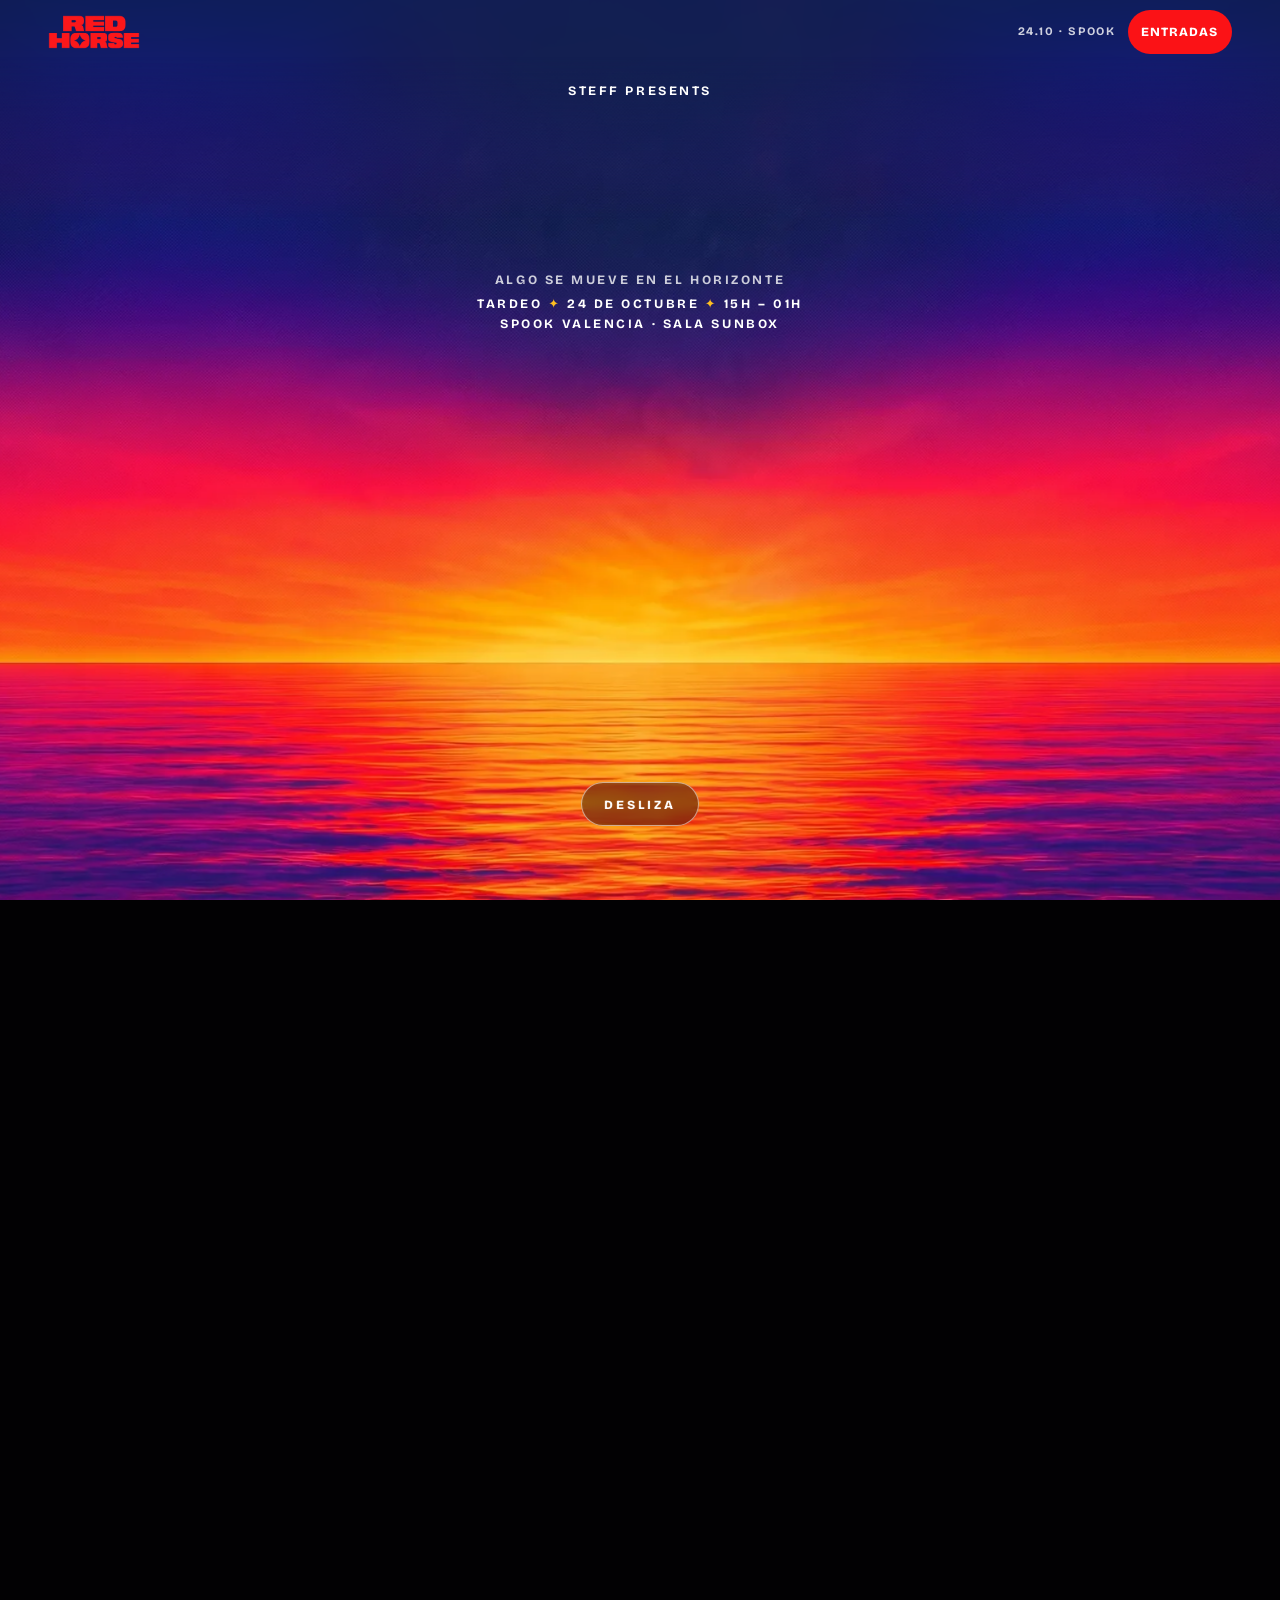
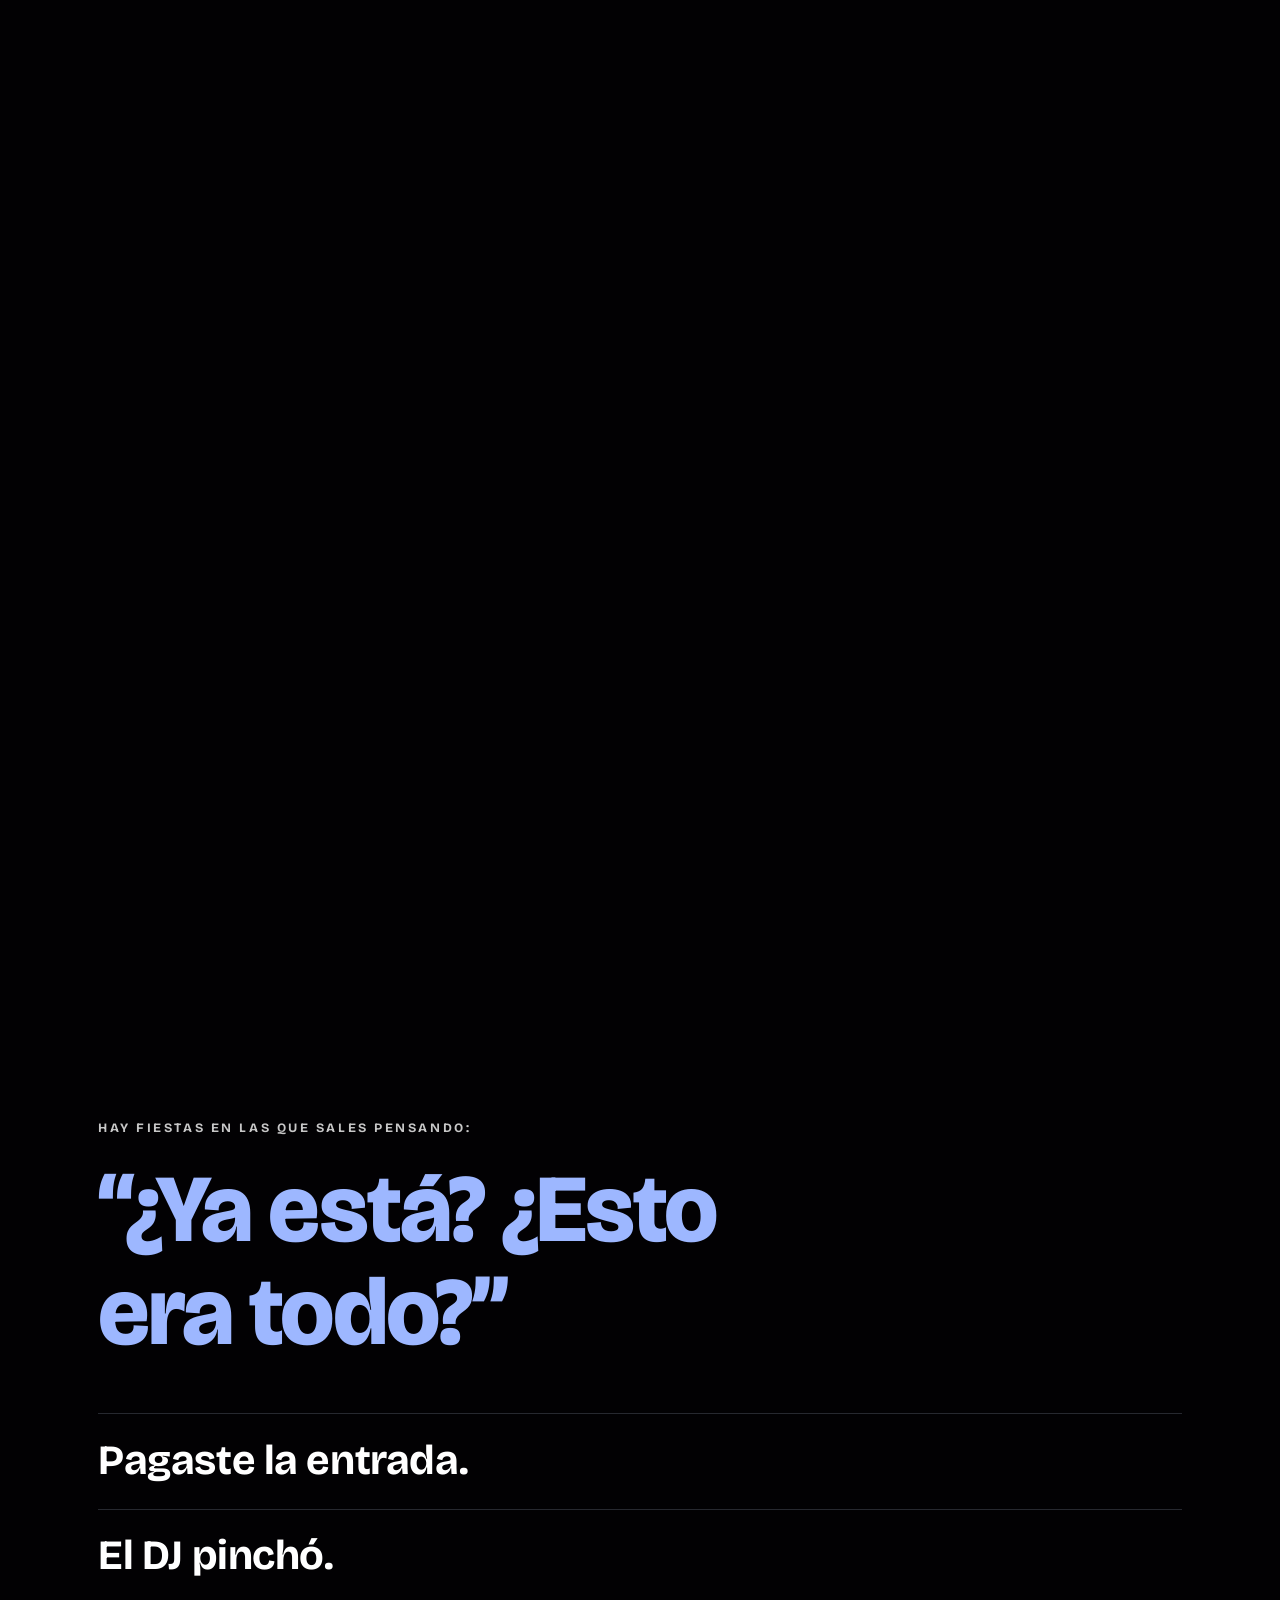
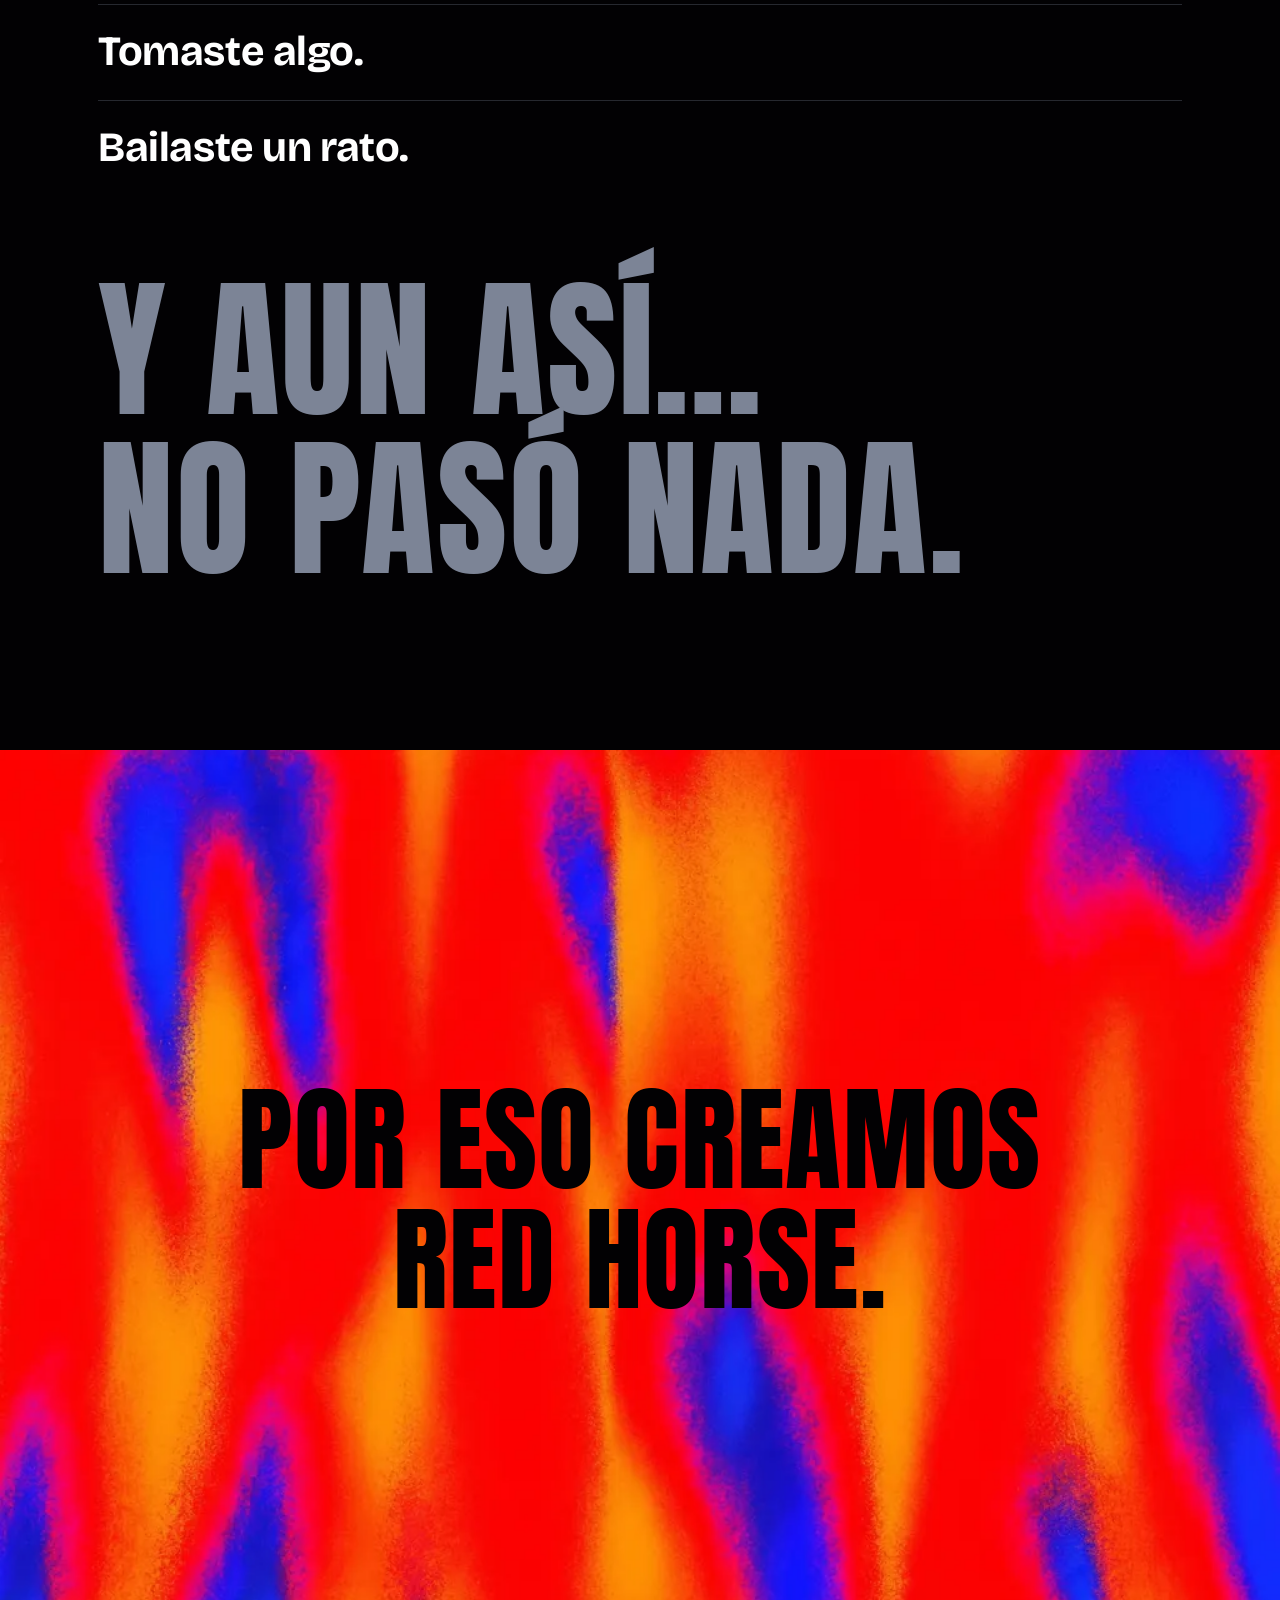
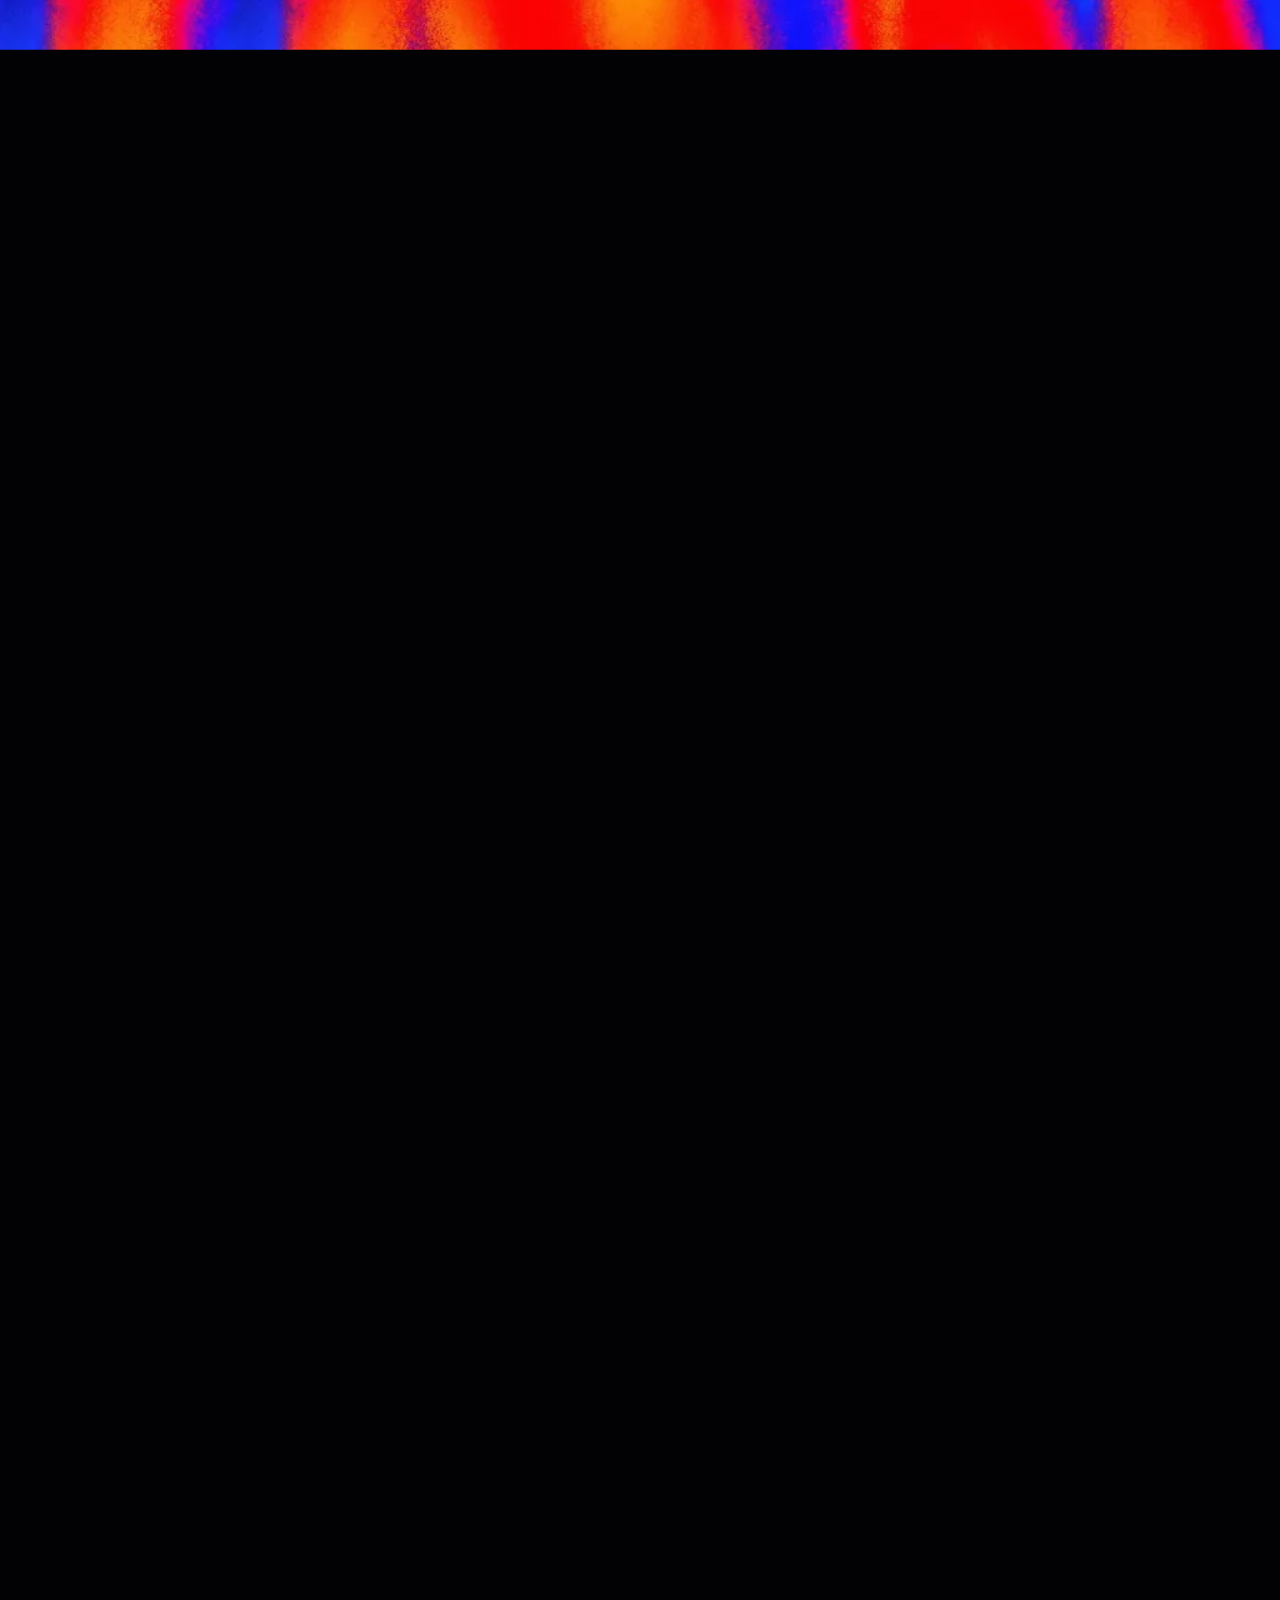
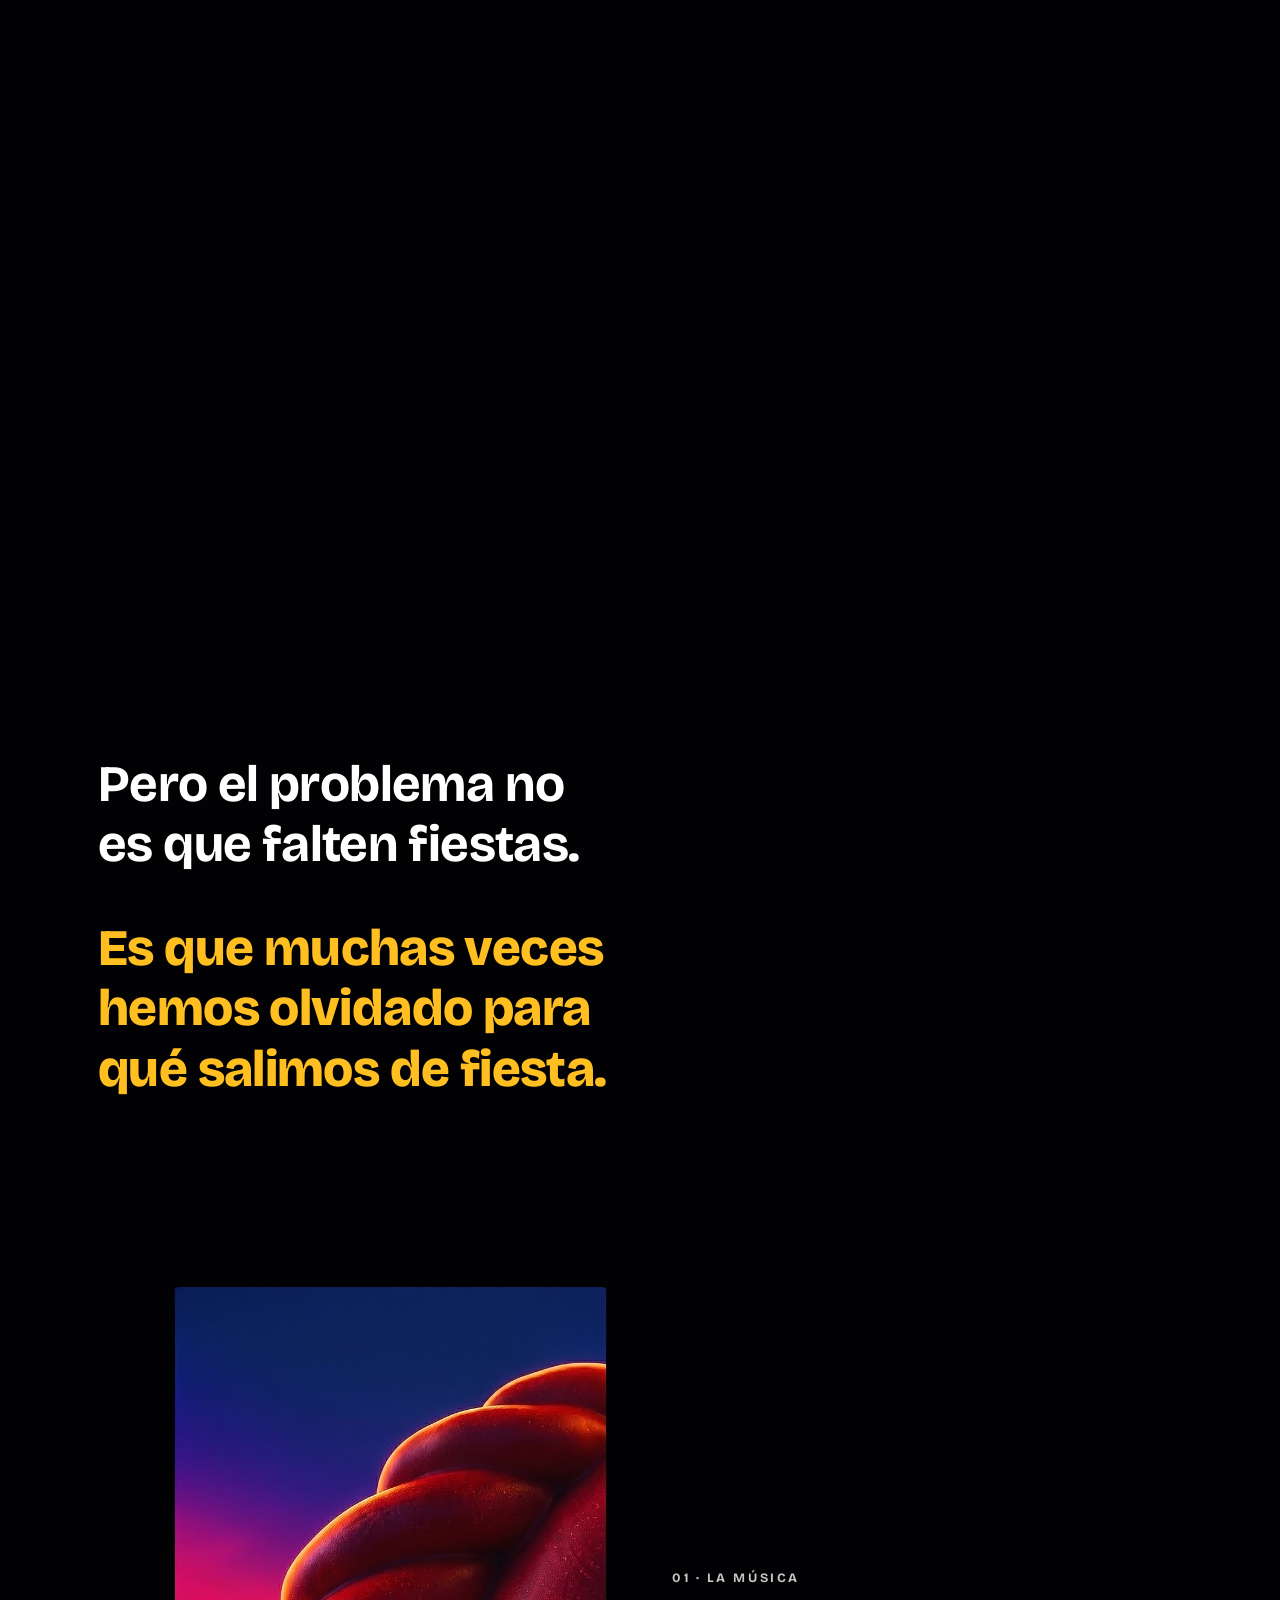
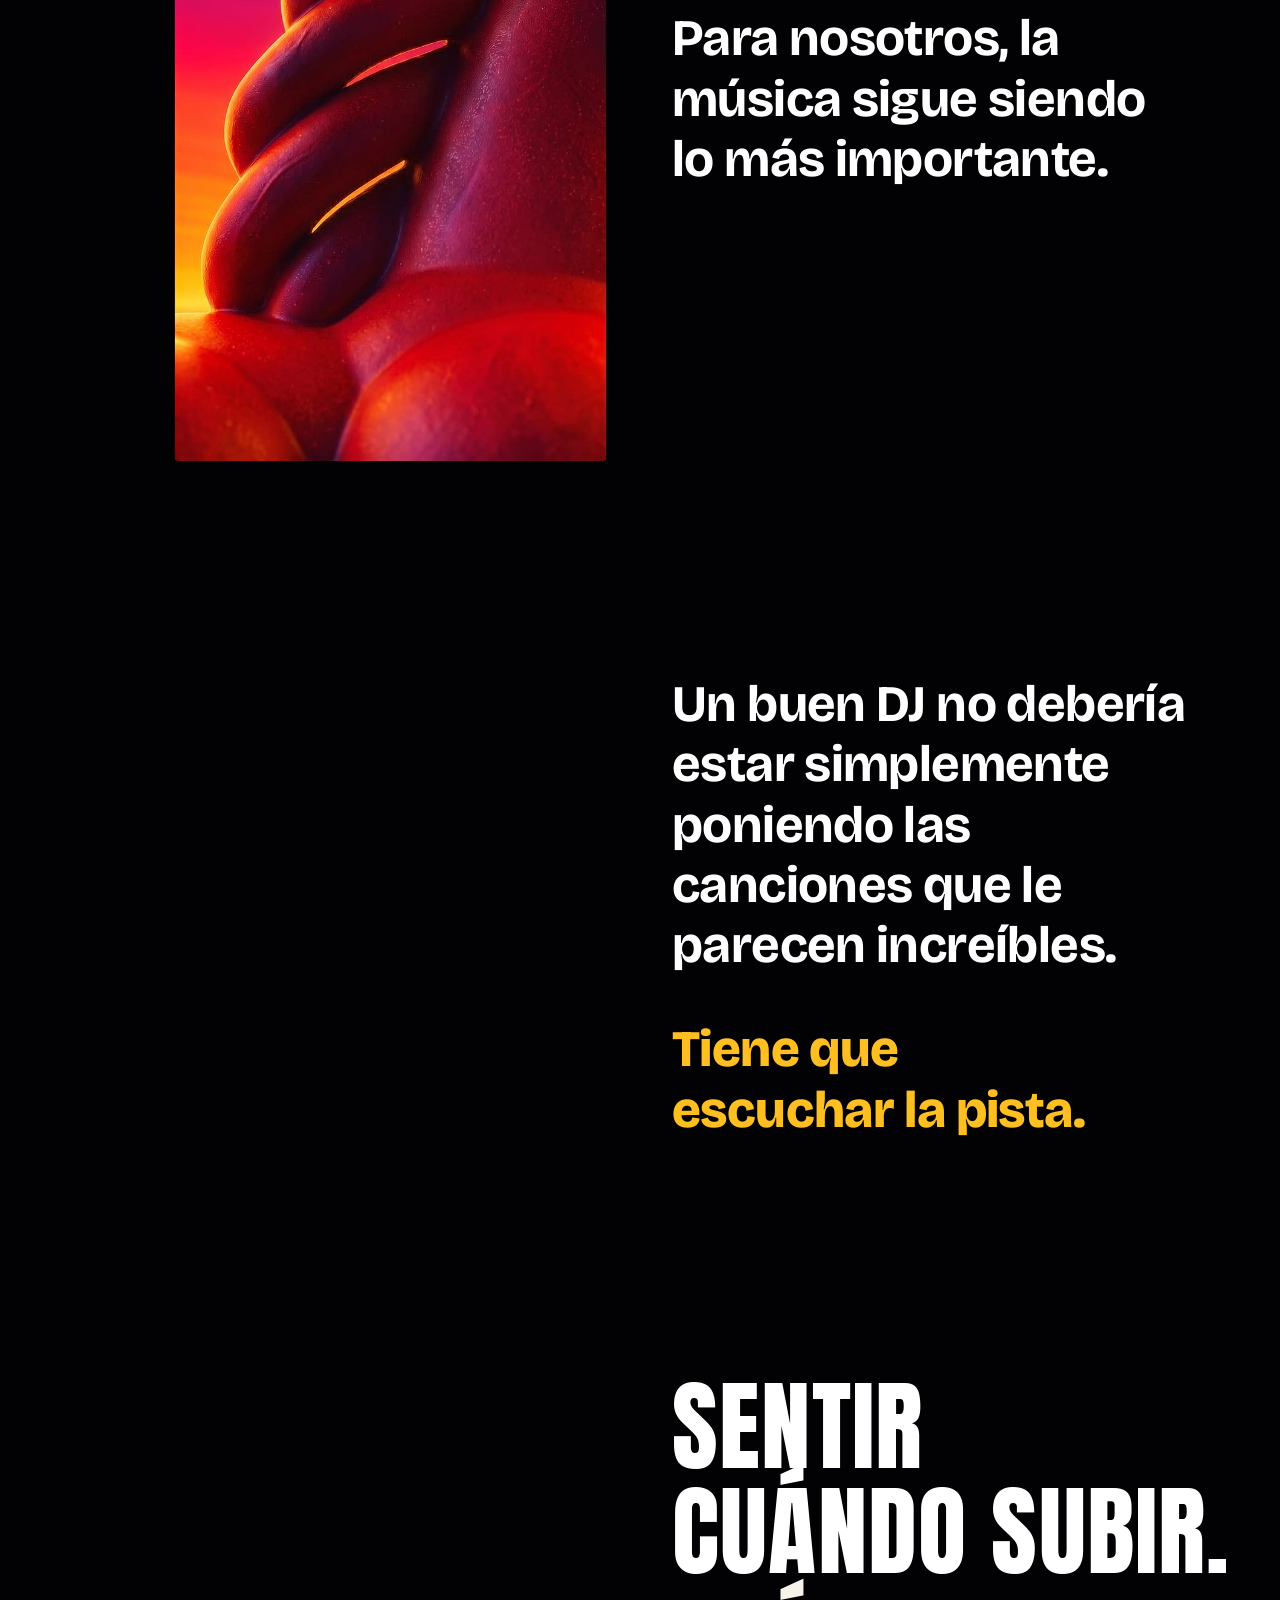
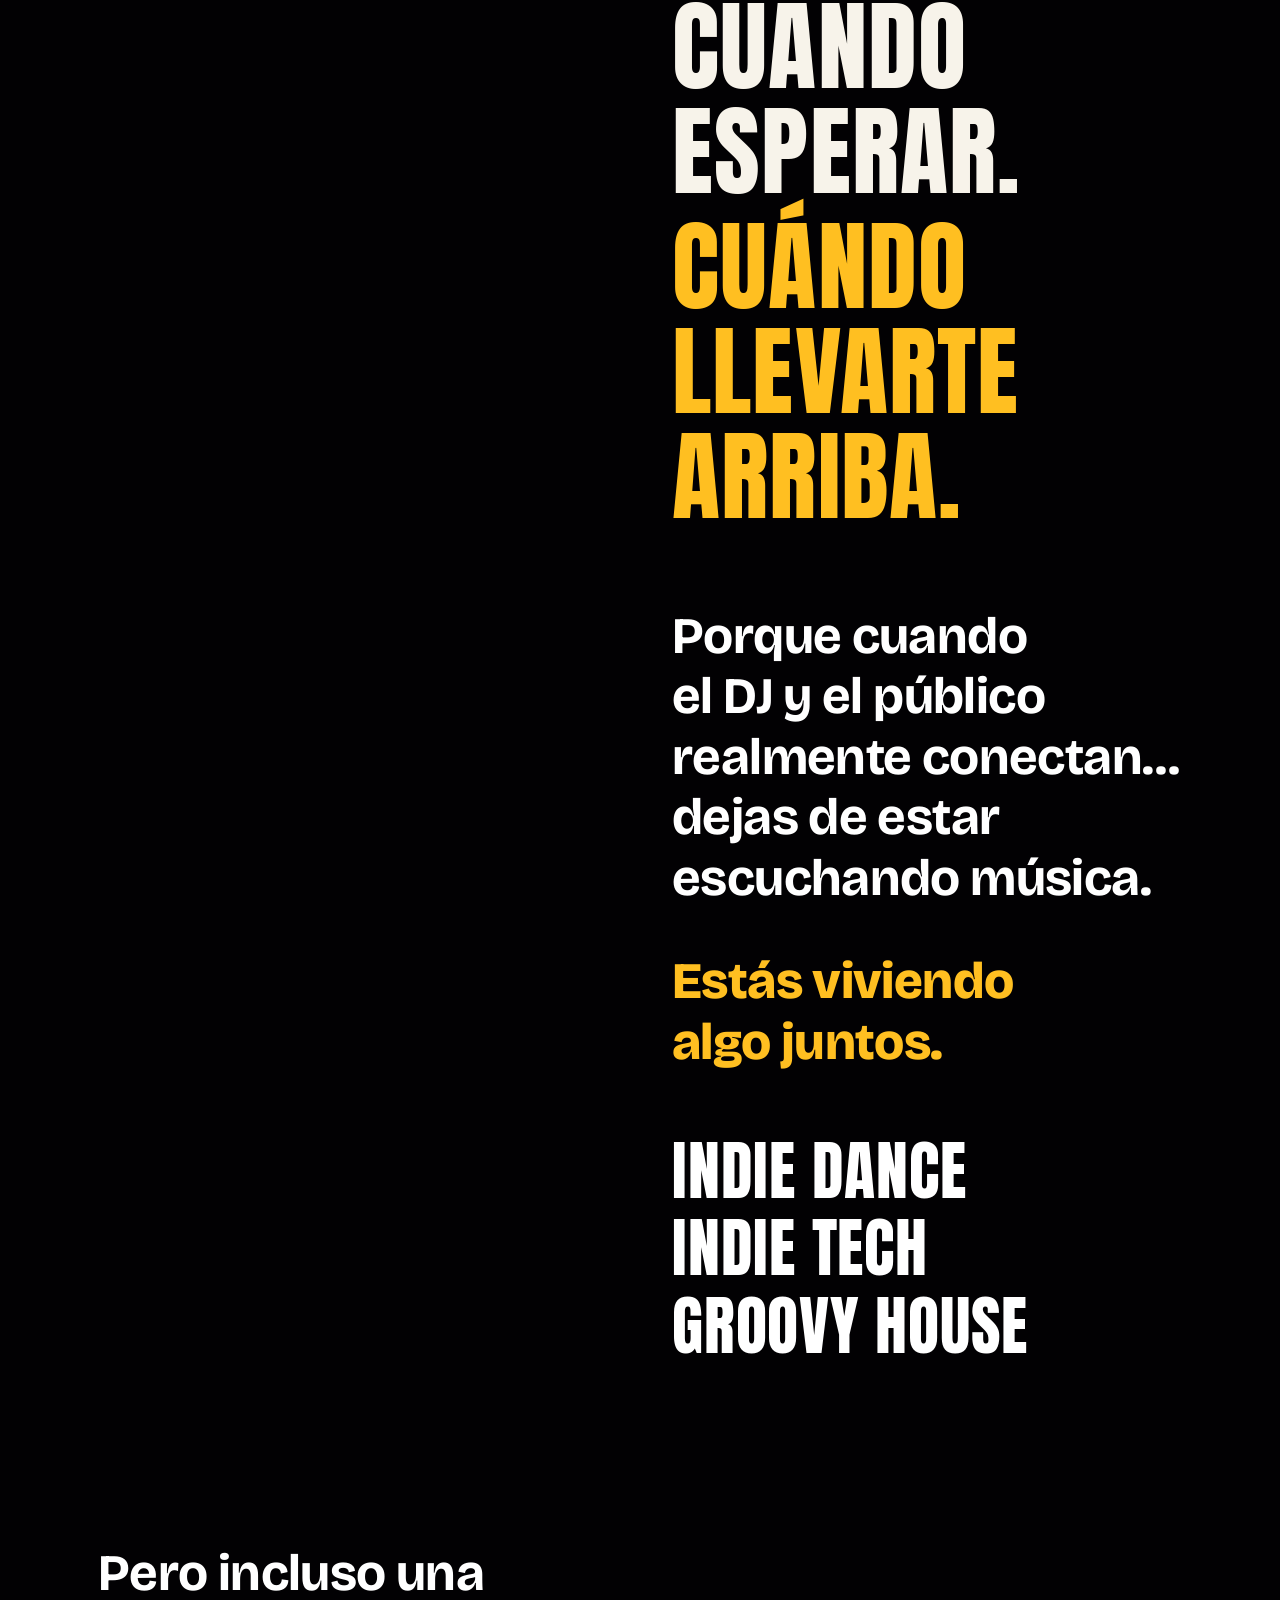
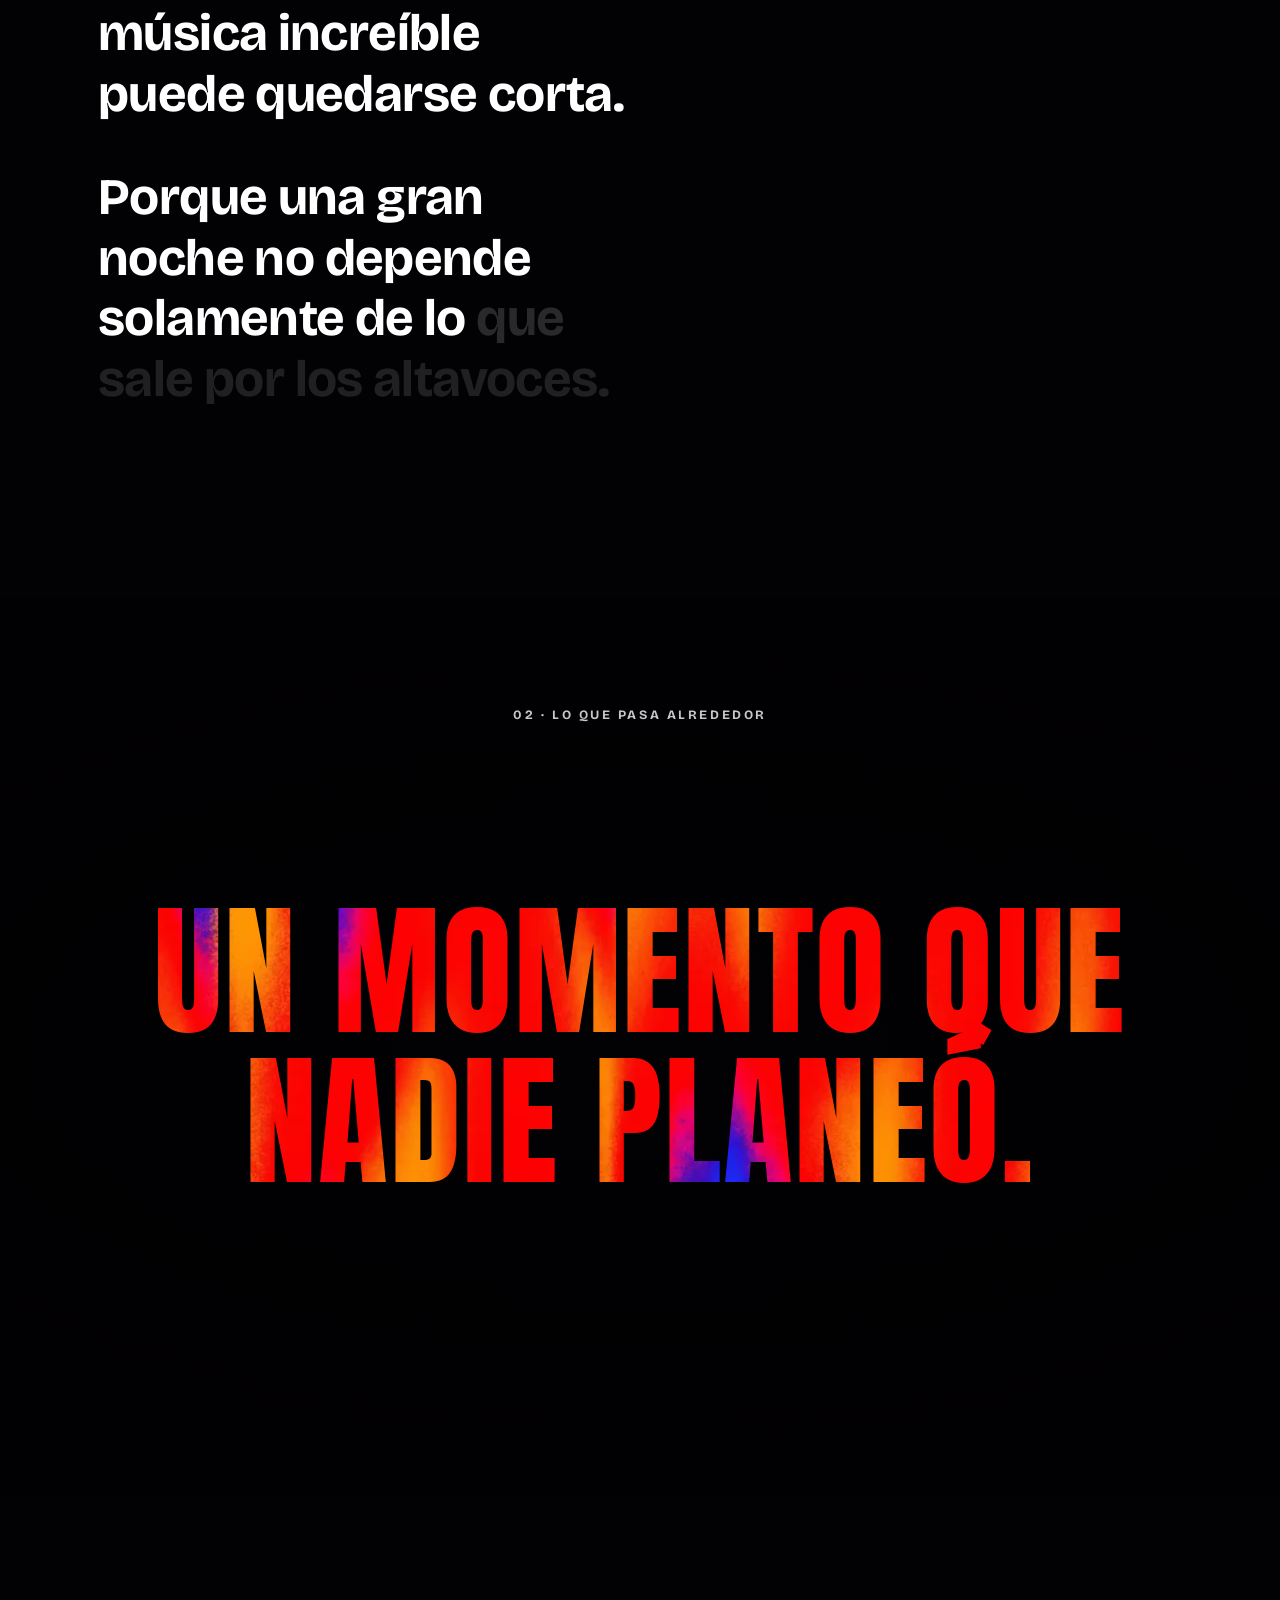
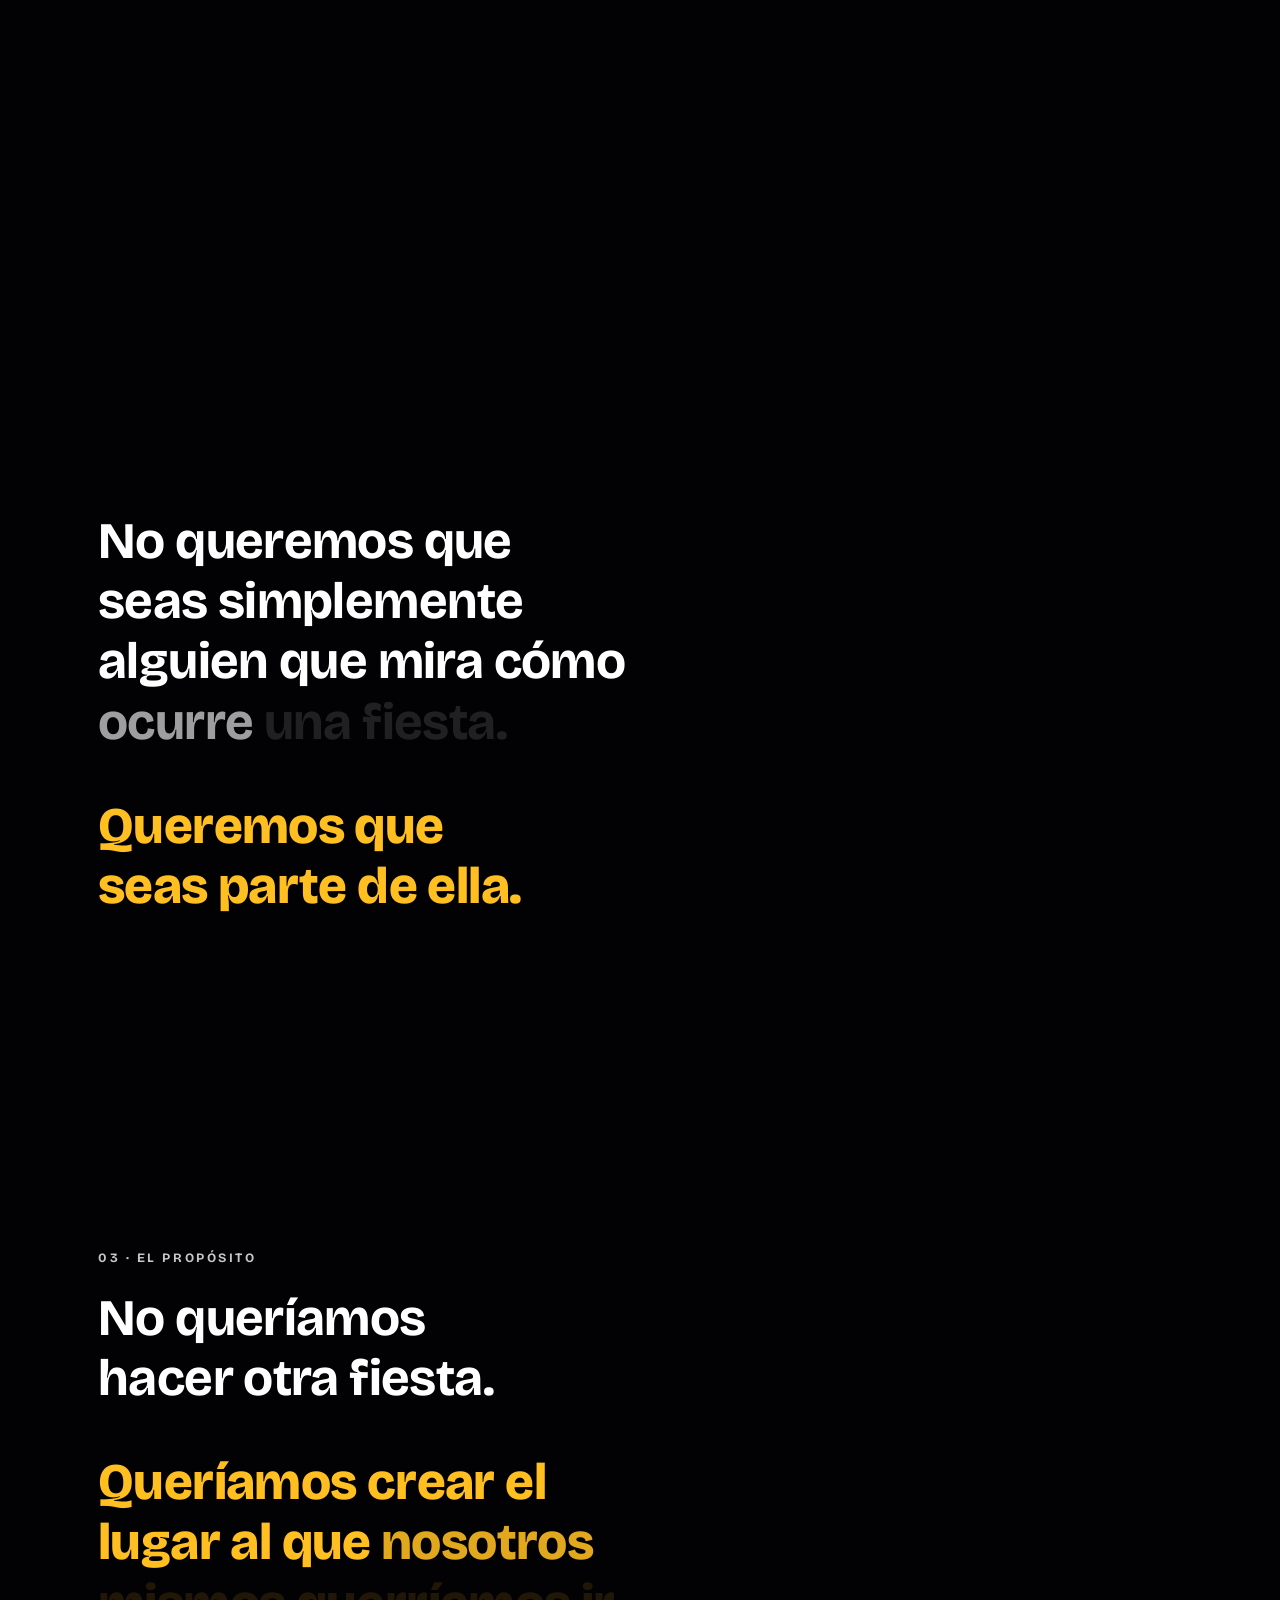
==== commit cace5541: "Sorteo en directo: /sorteo (registro), /sorteo/en-vivo (pantalla), /sorteo/panel, bases y privacidad" ====
--- a/index.html
+++ b/index.html
@@ -23,7 +23,7 @@
   <link href="https://fonts.googleapis.com/css2?family=Anton&family=Bricolage+Grotesque:opsz,wdth,wght@12..96,75..100,400..800&display=swap" rel="stylesheet">
   <link rel="preload" as="image" href="assets/img/sea-empty.webp" media="not all and (min-aspect-ratio: 1/1) and (min-width: 900px)">
   <link rel="preload" as="image" href="assets/img/sea-empty-wide.webp" media="(min-aspect-ratio: 1/1) and (min-width: 900px)">
-  <link rel="stylesheet" href="styles.css?v=20261002195026">
+  <link rel="stylesheet" href="styles.css?v=20261024125500">
   <script>
     // Gate the animated layout: without JS or with reduced motion the page is a plain, fully visible story.
     (function (d) {
@@ -417,9 +417,10 @@
       <p>Red Horse <i>✦</i> Fiesta experiencial · Valencia</p>
       <p class="footer__small">Spook Valencia · Sala Sunbox · 24.10.2026</p>
       <p><a class="link" href="mailto:hola@redhorse.es">hola@redhorse.es</a></p>
+      <p class="footer__small"><a class="link" href="/sorteo/">Sorteo 21:00</a> · <a class="link" href="/privacidad/">Privacidad</a></p>
     </div>
   </footer>
 
-  <script src="app.js?v=20261002195026" defer></script>
+  <script src="app.js?v=20261024125500" defer></script>
 </body>
 </html>
--- a/styles.css
+++ b/styles.css
@@ -211,13 +211,15 @@
 .loop { padding: 16svh 0; }
 
 /* ───────── CHAPTER · pin-swap (base = stacked) ───────── */
-.chapter { position: relative; clip-path: inset(0); }  /* the sticky video may not overhang into the next section */
-.chapter__media { position: sticky; top: 0; height: 100vh; height: 100lvh; margin-bottom: -100vh; margin-bottom: -100lvh; overflow: hidden; }
+.chapter { position: relative; }
+.chapter__media { position: sticky; top: 0; height: 100vh; height: 100lvh; overflow: hidden; }
 .media { position: absolute; inset: 0; margin: 0; opacity: 0; transition: opacity .9s var(--ease); }
 .media.is-active { opacity: 1; }
 .media video { width: 100%; height: 100%; object-fit: cover; }
 .chapter__media::after { content: ''; position: absolute; inset: 0; background: linear-gradient(rgba(var(--ink-rgb), .15), rgba(var(--ink-rgb), .2) 40%, rgba(var(--ink-rgb), .82)); }
-.chapter__steps { position: relative; padding: 0 var(--gutter); }
+/* The steps (not the video) take the negative margin: the sticky video then stays inside its chapter
+   and never overhangs the next section, without clip-path (which forced a chapter-sized GPU layer on iOS). */
+.chapter__steps { position: relative; z-index: 1; padding: 0 var(--gutter); margin-top: -100vh; margin-top: -100lvh; }
 .step { min-height: 92svh; display: flex; flex-direction: column; justify-content: flex-end; padding-bottom: 14svh; }
 .step:first-child { padding-top: 40svh; }
 .beats { list-style: none; padding: 0; margin: 0; }
@@ -229,7 +231,7 @@
   .chapter { display: grid; grid-template-columns: minmax(0, 1fr) minmax(0, 1fr); gap: 64px; max-width: 1280px; margin: 0 auto; padding: 0 var(--gutter); }
   .chapter__media { top: 7svh; height: 86svh; margin: 0; aspect-ratio: 9 / 16; justify-self: end; border-radius: 6px; }
   .chapter__media::after { background: none; }
-  .chapter__steps { padding: 0; }
+  .chapter__steps { padding: 0; margin-top: 0; }
   .step { justify-content: center; padding: 0; }
   .step:first-child { padding-top: 0; }
 }
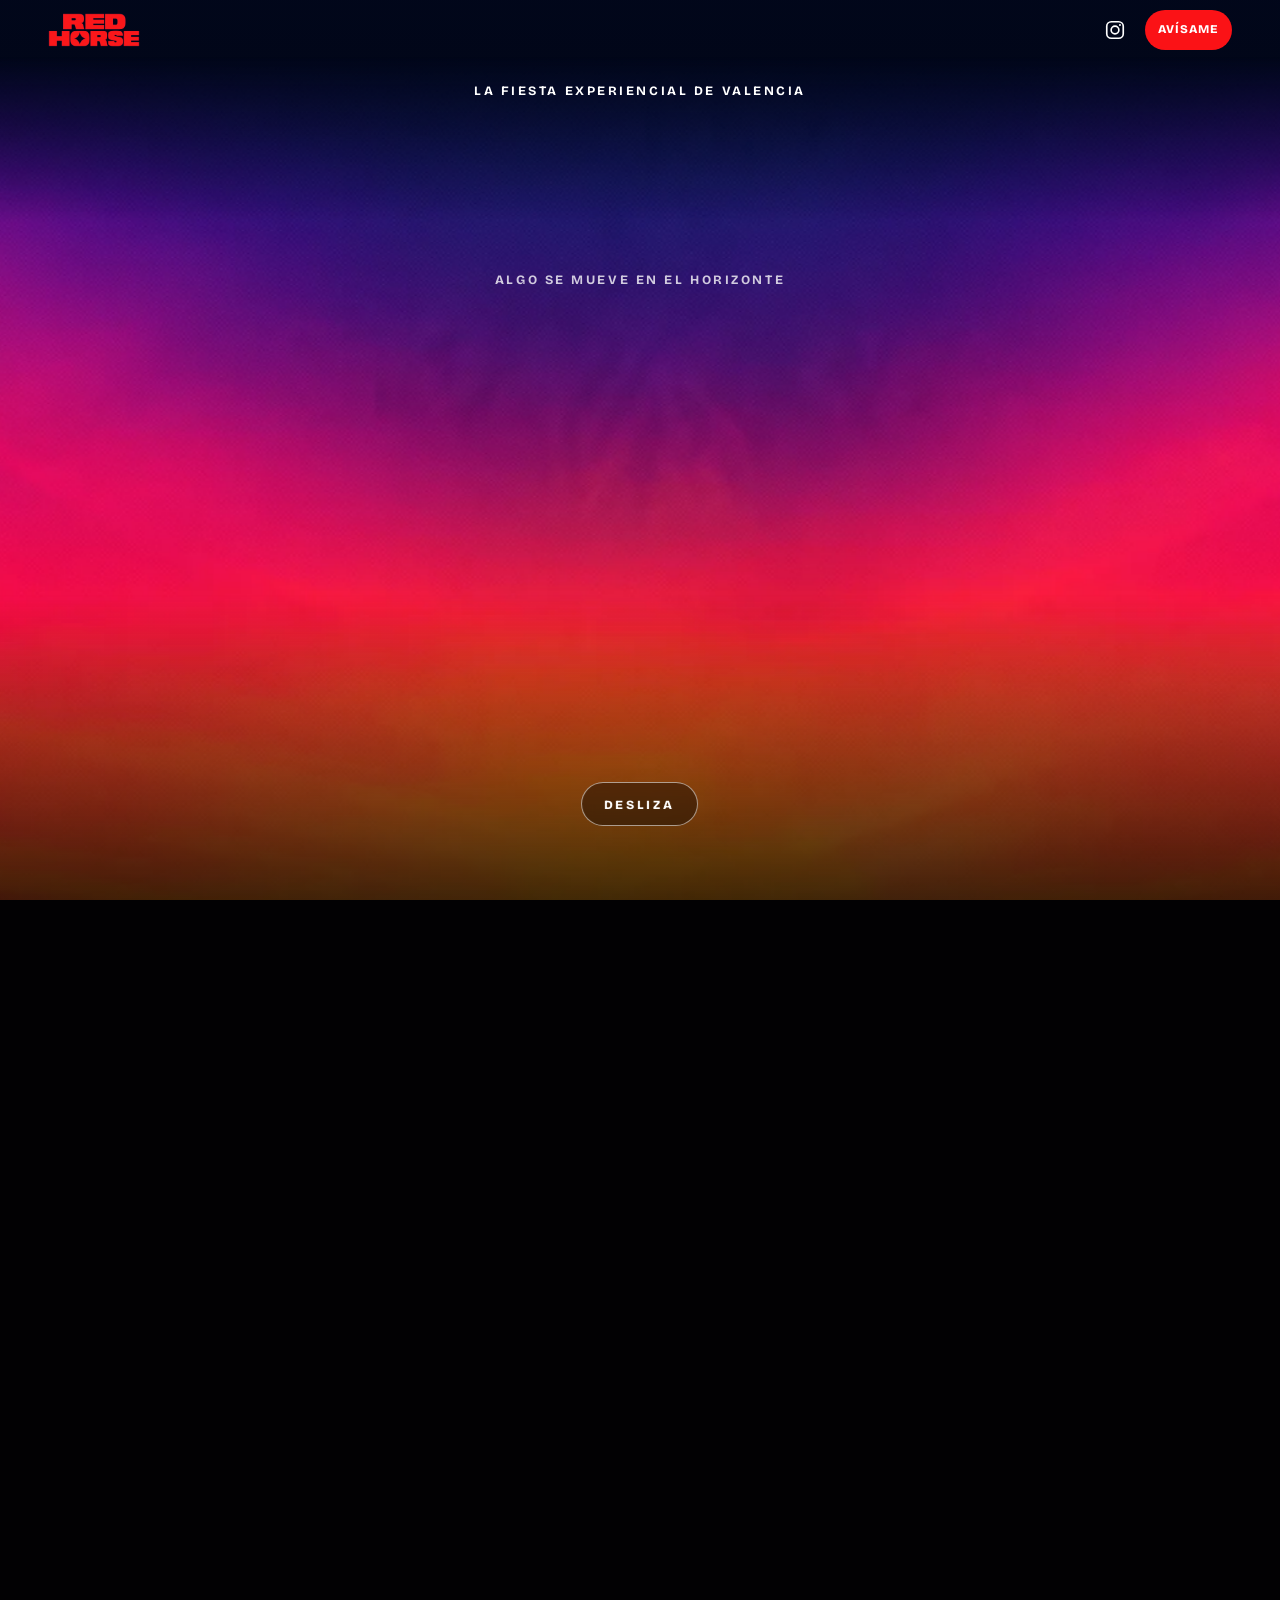
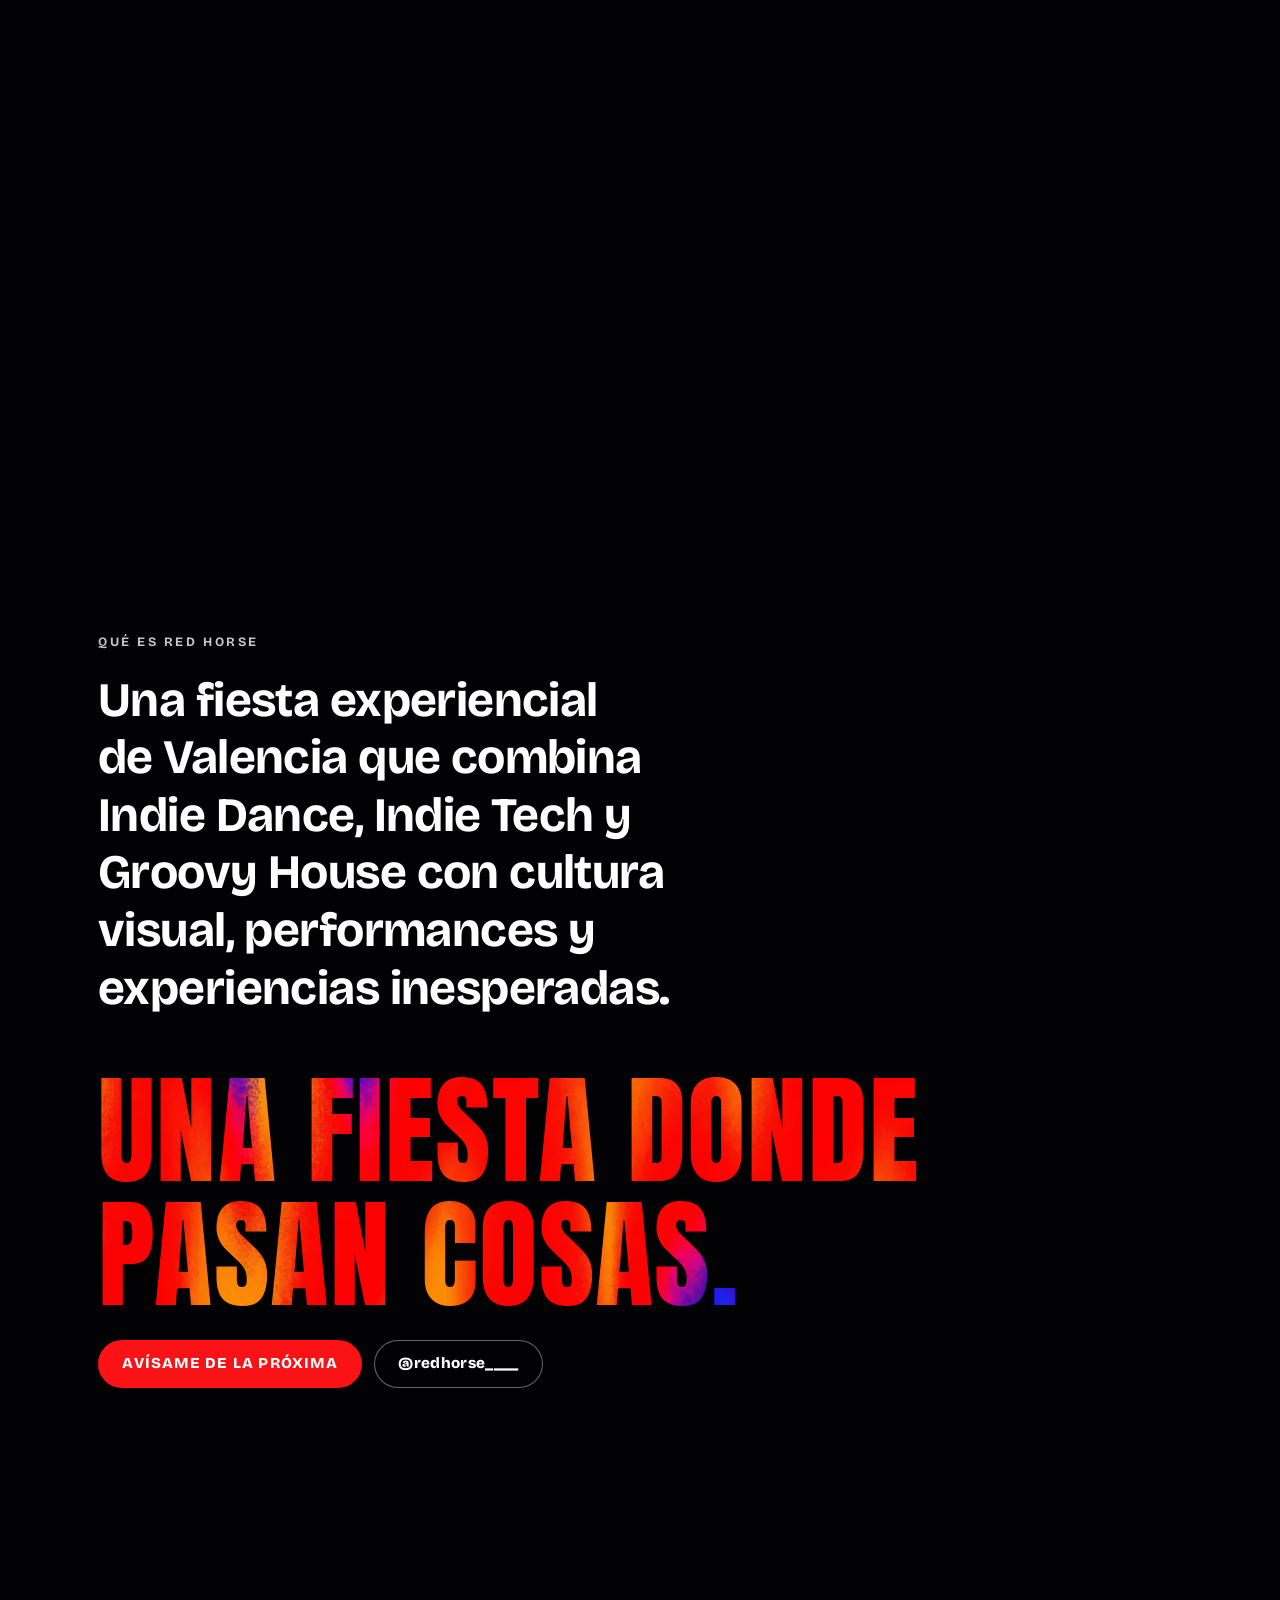
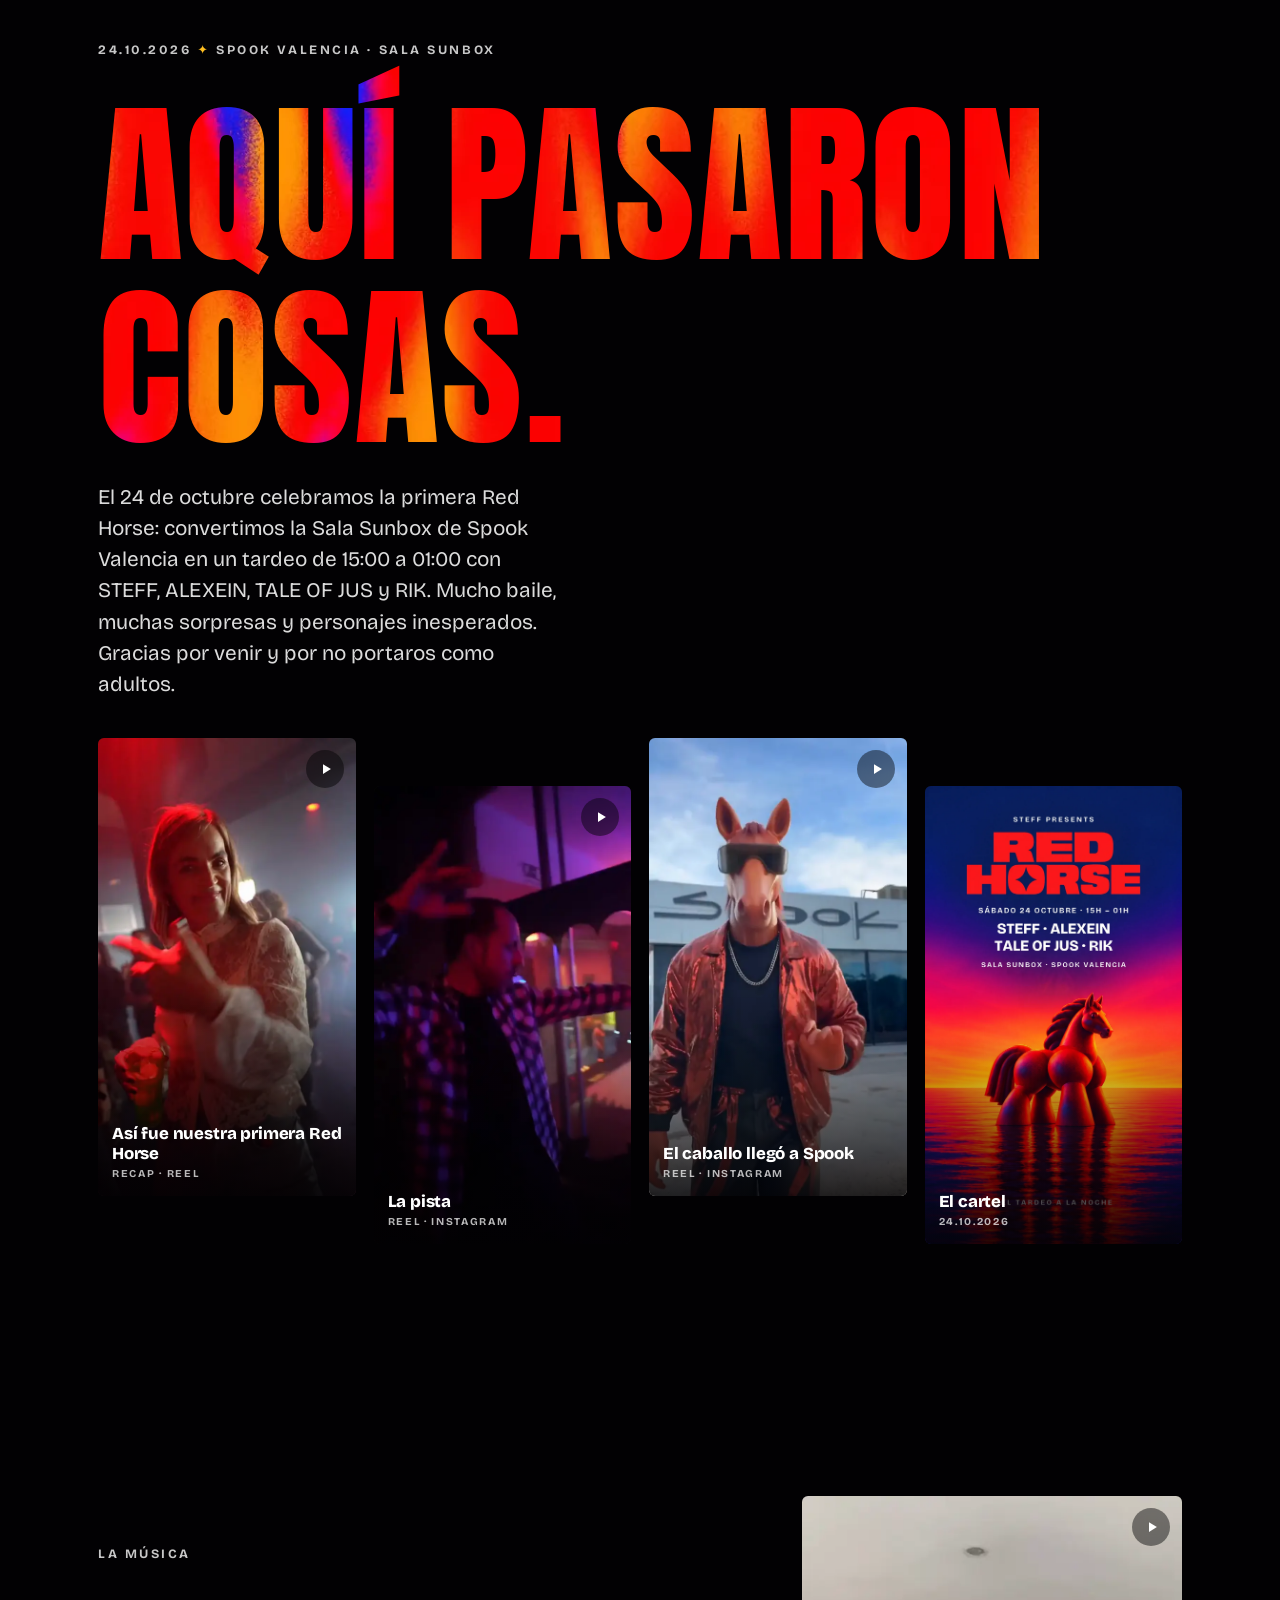
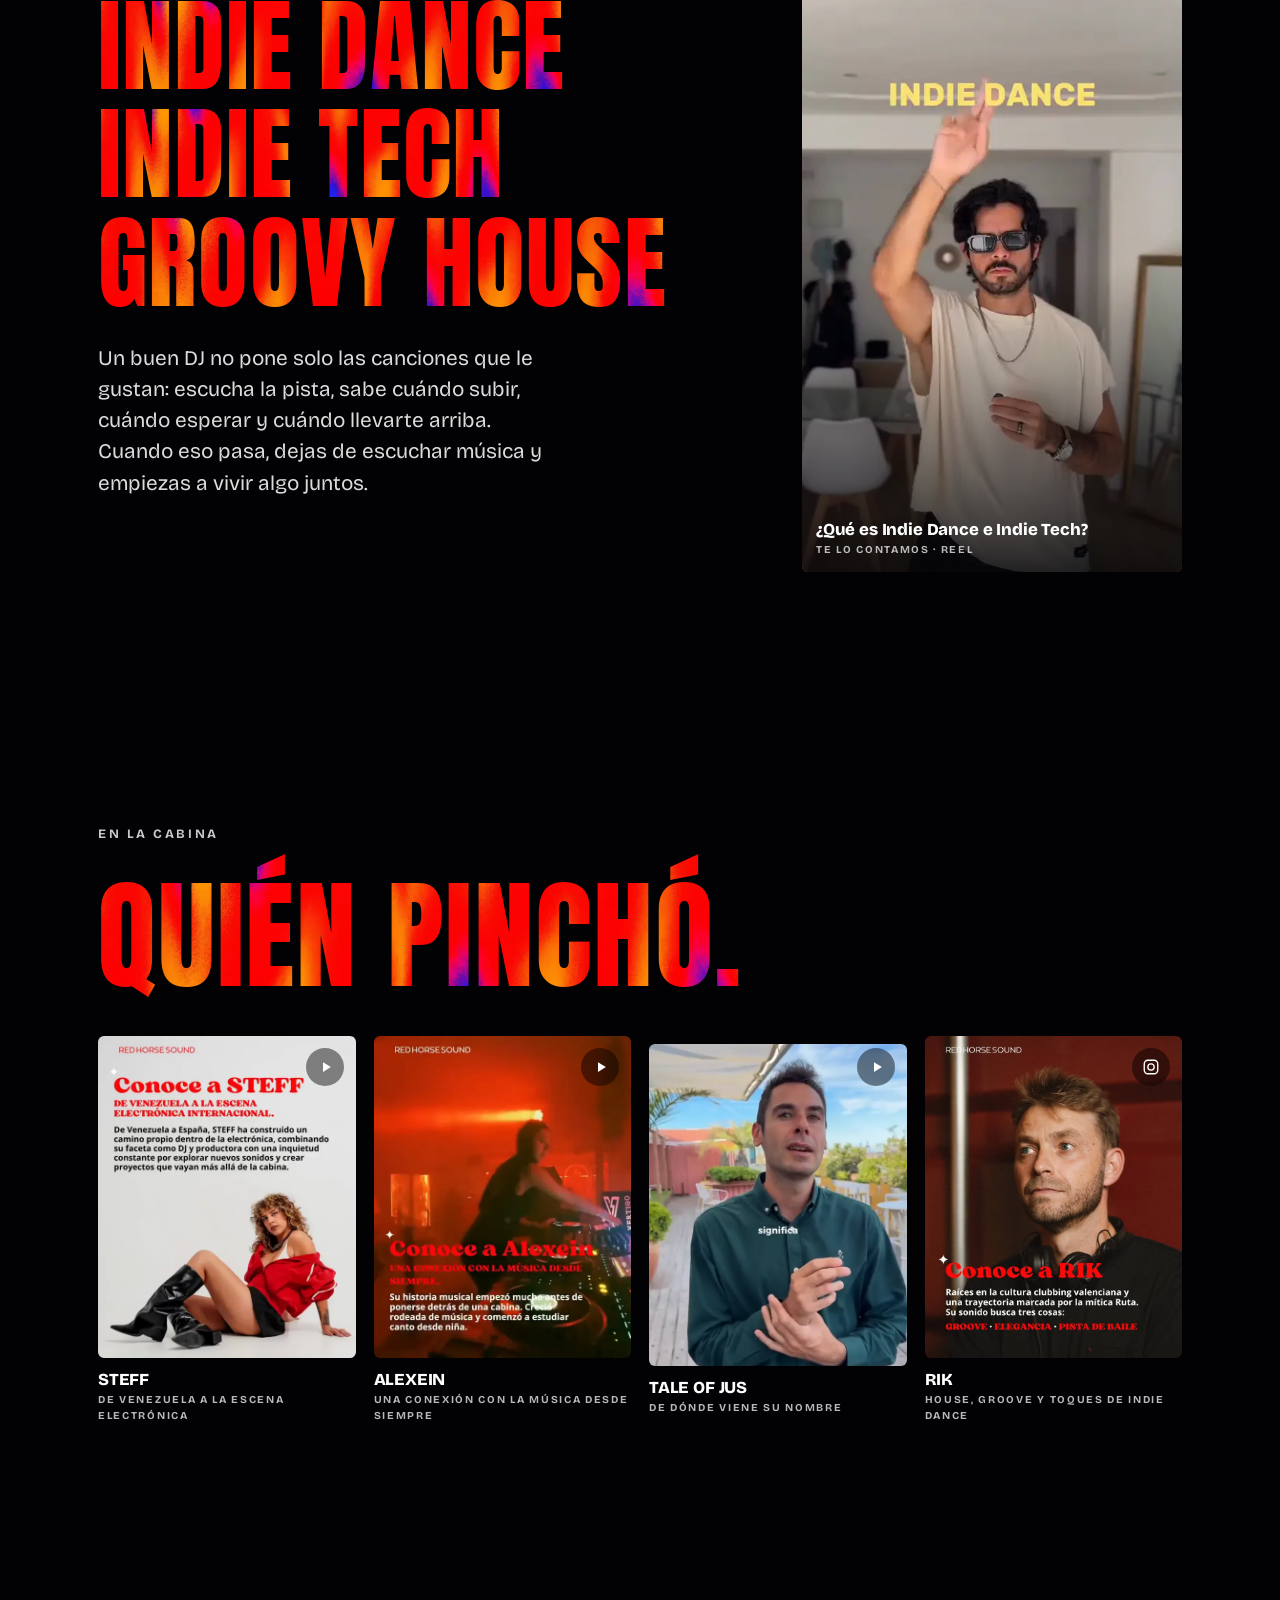
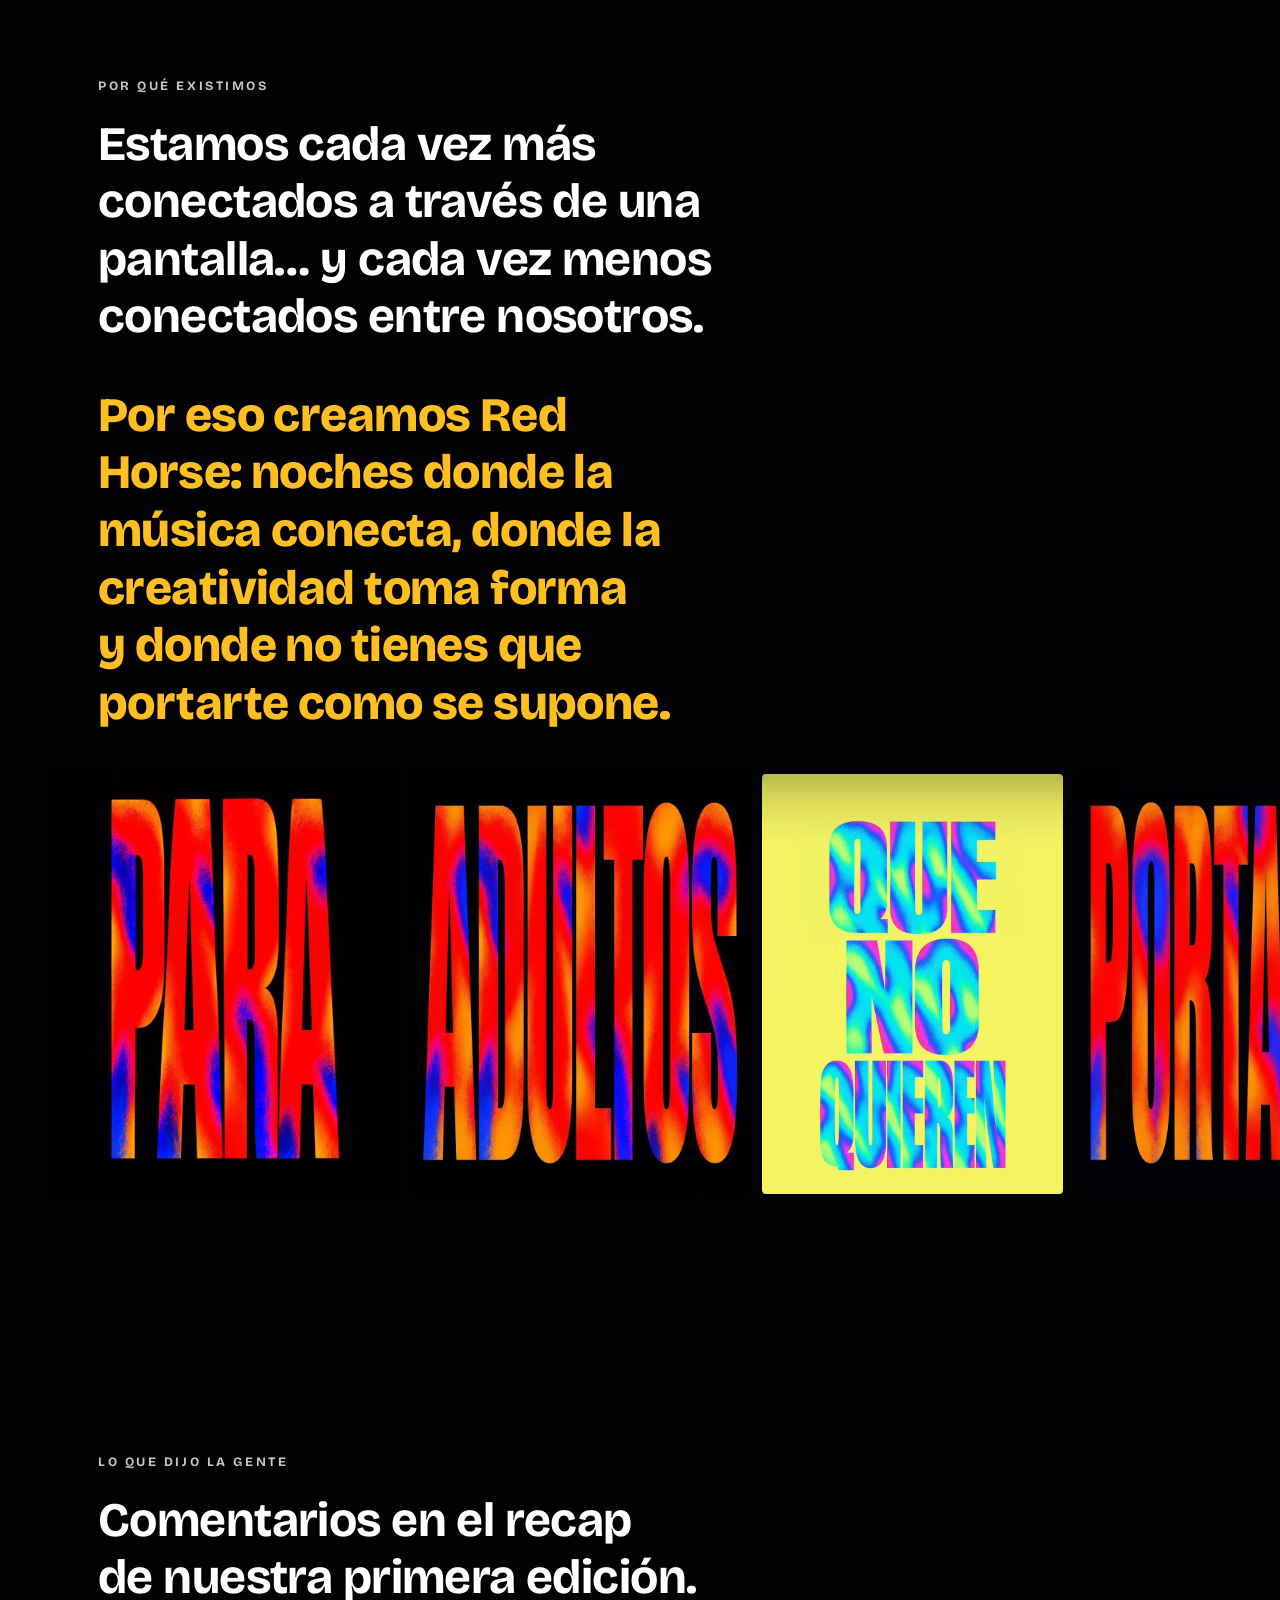
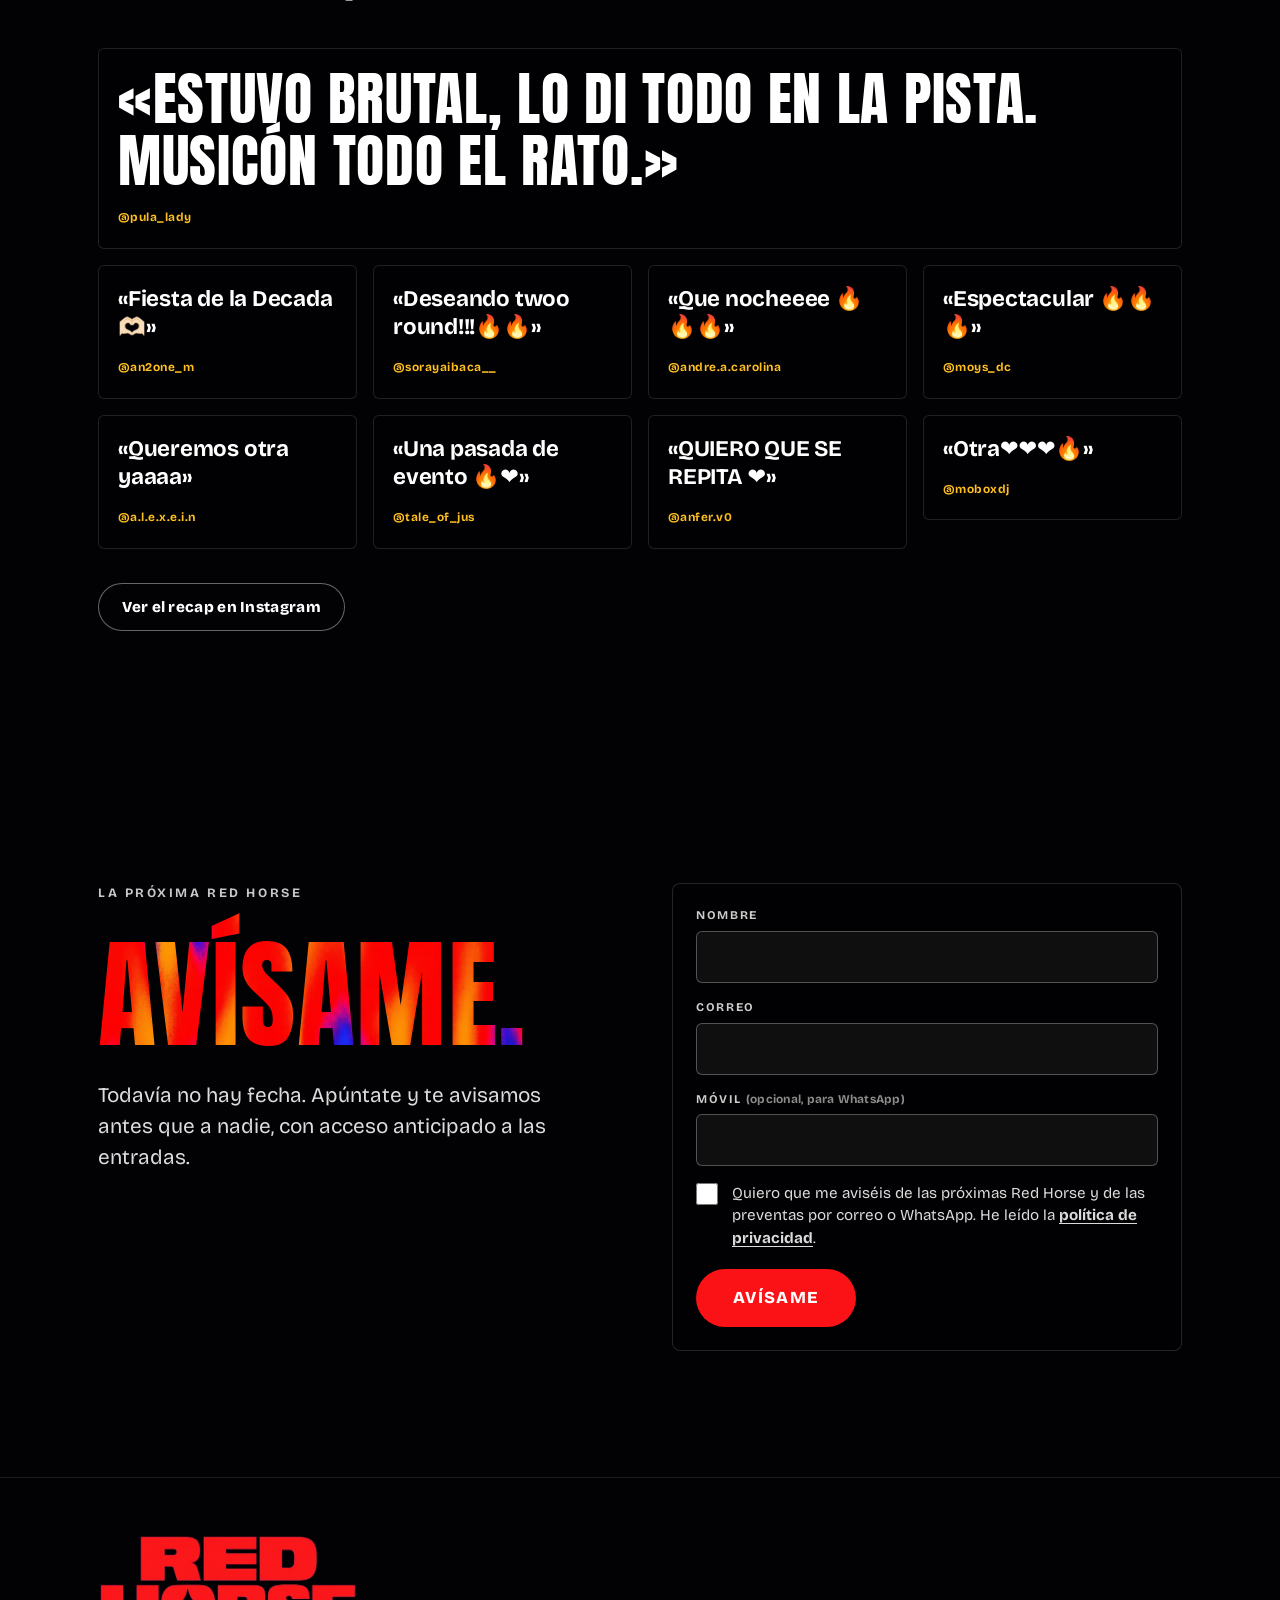
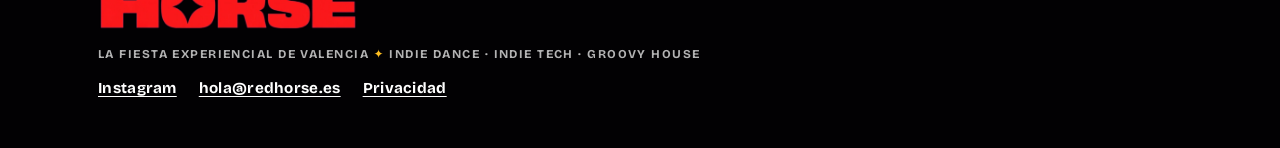
==== commit e1967af5: "Home de marca tras la primera edición: recap y reels de Instagram, artistas, comentarios reales y fo" ====
--- a/index.html
+++ b/index.html
@@ -3,12 +3,12 @@
 <head>
   <meta charset="utf-8">
   <meta name="viewport" content="width=device-width, initial-scale=1, viewport-fit=cover">
-  <title>Red Horse · La fiesta experiencial de Valencia · 24 de octubre</title>
-  <meta name="description" content="Red Horse es una fiesta experiencial de Valencia que combina Indie Dance, Indie Tech y Groovy House con cultura visual, estética, performances y experiencias inesperadas. 24 de octubre, del tardeo a la noche, en la sala Sunbox de Spook Valencia.">
+  <title>Red Horse · La fiesta experiencial de Valencia</title>
+  <meta name="description" content="Red Horse es una fiesta experiencial de Valencia que combina Indie Dance, Indie Tech y Groovy House con cultura visual, performances y experiencias inesperadas. Para adultos que no quieren portarse como adultos.">
   <meta name="theme-color" content="#020103">
   <meta property="og:type" content="website">
-  <meta property="og:title" content="Red Horse · 24 de octubre · Spook Valencia, sala Sunbox">
-  <meta property="og:description" content="La fiesta para adultos que no quieren portarse como adultos. Ven a ver qué pasa.">
+  <meta property="og:title" content="Red Horse · La fiesta experiencial de Valencia">
+  <meta property="og:description" content="Para adultos que no quieren portarse como adultos. Apúntate y te avisamos de la próxima.">
   <meta property="og:image" content="https://redhorse.es/assets/img/og-image.jpg">
   <meta property="og:url" content="https://redhorse.es/">
   <link rel="canonical" href="https://redhorse.es/">
@@ -23,9 +23,8 @@
   <link href="https://fonts.googleapis.com/css2?family=Anton&family=Bricolage+Grotesque:opsz,wdth,wght@12..96,75..100,400..800&display=swap" rel="stylesheet">
   <link rel="preload" as="image" href="assets/img/sea-empty.webp" media="not all and (min-aspect-ratio: 1/1) and (min-width: 900px)">
   <link rel="preload" as="image" href="assets/img/sea-empty-wide.webp" media="(min-aspect-ratio: 1/1) and (min-width: 900px)">
-  <link rel="stylesheet" href="styles.css?v=20261024125500">
+  <link rel="stylesheet" href="styles.css?v=20261027173119">
   <script>
-    // Gate the animated layout: without JS or with reduced motion the page is a plain, fully visible story.
     (function (d) {
       var rm = window.matchMedia && matchMedia('(prefers-reduced-motion: reduce)').matches;
       d.classList.add('js');
@@ -38,32 +37,31 @@
     "@graph": [
       {
         "@type": "Organization",
-        "@id": "#red-horse",
+        "@id": "https://redhorse.es/#red-horse",
         "name": "Red Horse",
+        "url": "https://redhorse.es/",
+        "logo": "https://redhorse.es/icon-512.png",
+        "email": "hola@redhorse.es",
         "description": "Red Horse es una fiesta experiencial de Valencia que combina Indie Dance, Indie Tech y Groovy House con cultura visual, estética, performances y experiencias inesperadas. Una fiesta para adultos que no quieren portarse como adultos.",
         "slogan": "Una fiesta donde pasan cosas.",
         "areaServed": "Valencia",
-        "url": "https://redhorse.es/",
-        "email": "hola@redhorse.es",
-        "sameAs": []
+        "sameAs": ["https://instagram.com/redhorse____"]
       },
       {
         "@type": "MusicEvent",
-        "name": "Red Horse · 24 de octubre",
-        "description": "Tardeo de Indie Dance, Indie Tech y Groovy House: empieza a las 15:00 con luz de día y sigue hasta la 01:00. Del tardeo a la noche. Steff presents.",
+        "name": "Red Horse · 24 de octubre de 2026",
+        "description": "Tardeo de Indie Dance, Indie Tech y Groovy House de 15:00 a 01:00. Steff presents.",
         "startDate": "2026-10-24T15:00:00+02:00",
         "endDate": "2026-10-25T01:00:00+02:00",
         "eventStatus": "https://schema.org/EventScheduled",
         "eventAttendanceMode": "https://schema.org/OfflineEventAttendanceMode",
-        "image": ["https://redhorse.es/assets/img/flyer.webp", "https://redhorse.es/assets/img/og-image.jpg"],
-        "url": "https://redhorse.es/",
-        "offers": { "@type": "Offer", "url": "https://xceed.me/en/valencia/event/red-horse/245729/channel/granviaclub", "availability": "https://schema.org/InStock" },
+        "image": ["https://redhorse.es/assets/img/flyer.webp"],
         "location": {
           "@type": "Place",
           "name": "Spook Valencia · Sala Sunbox",
           "address": { "@type": "PostalAddress", "addressLocality": "Valencia", "addressCountry": "ES" }
         },
-        "organizer": { "@id": "#red-horse" },
+        "organizer": { "@id": "https://redhorse.es/#red-horse" },
         "performer": [
           { "@type": "Person", "name": "Steff" },
           { "@type": "Person", "name": "Alexein" },
@@ -81,13 +79,15 @@
 
   <header class="nav" data-nav>
     <a class="nav__brand" href="#top" aria-label="Red Horse, inicio"><img src="assets/img/wordmark.webp" alt="" width="1120" height="421"></a>
-    <span class="nav__date">24.10 · Spook</span>
-    <a class="btn btn--primary btn--sm" href="#evento" data-tickets>Entradas</a>
+    <a class="nav__ig" href="https://instagram.com/redhorse____" target="_blank" rel="noopener" aria-label="Instagram de Red Horse">
+      <svg viewBox="0 0 24 24" aria-hidden="true"><rect x="3" y="3" width="18" height="18" rx="5"/><circle cx="12" cy="12" r="4.2"/><circle cx="17.4" cy="6.6" r="1.1" class="dot"/></svg>
+    </a>
+    <a class="btn btn--primary btn--sm" href="#avisame">Avísame</a>
   </header>
 
   <main id="top">
-    <!-- ───────────────────────── HERO · pin-scrub reveal ───────────────────────── -->
-    <section class="hero" data-scrub="hero" data-temp="0.7" aria-labelledby="hero-title">
+    <!-- ───────── HERO · the brand reveal ───────── -->
+    <section class="hero" data-scrub="hero" data-temp="0.75" aria-labelledby="hero-title">
       <div class="hero__stage stage">
         <div class="hero__backdrop" aria-hidden="true"></div>
         <div class="hero__media">
@@ -96,11 +96,9 @@
         </div>
         <p class="hero__tease label">Algo se mueve en el horizonte</p>
         <div class="hero__title">
-          <p class="hero__presents label">Steff presents</p>
-          <h1 id="hero-title" class="hero__wordmark">
-            <img src="assets/img/wordmark.webp" alt="Red Horse" width="1120" height="421">
-          </h1>
-          <p class="hero__info label">Tardeo <i>✦</i> 24 de octubre <i>✦</i> 15H – 01H<br>Spook Valencia · Sala Sunbox</p>
+          <p class="hero__kicker label">La fiesta experiencial de Valencia</p>
+          <h1 id="hero-title" class="hero__wordmark"><img src="assets/img/wordmark.webp" alt="Red Horse" width="1120" height="421"></h1>
+          <p class="hero__tagline">Para adultos que no quieren portarse como adultos.</p>
         </div>
         <button class="hero__hint" type="button" aria-label="Desliza para descubrir Red Horse">
           <span class="hint__pill">Desliza</span>
@@ -109,318 +107,167 @@
       </div>
     </section>
 
-    <!-- ───────────────────────── ACT 1 · COLD ───────────────────────── -->
-    <section class="cold" data-temp="0" aria-label="Hay fiestas en las que sales pensando">
-      <div class="wrap">
-        <p class="label reveal">Hay fiestas en las que sales pensando:</p>
-        <p class="quote" data-words>“¿Ya está? ¿Esto era todo?”</p>
-        <ol class="cold__list">
-          <li class="cold__item">Pagaste la entrada.</li>
-          <li class="cold__item">El DJ pinchó.</li>
-          <li class="cold__item">Tomaste algo.</li>
-          <li class="cold__item">Bailaste un rato.</li>
-        </ol>
-        <p class="statement statement--dead reveal">Y aun así… <br>no pasó nada.</p>
-      </div>
-    </section>
-
-    <!-- ───────────────────────── ACT 1b · SCREENS → IGNITION ───────────────────────── -->
-    <section class="screens" data-scrub="screens" data-temp="0.05" data-temp-end="0.9" aria-label="Por eso creamos Red Horse">
-      <div class="screens__stage stage">
-        <p class="screens__intro narrative">Y creemos que tenemos un problema con la forma en que estamos saliendo de fiesta.</p>
-        <div class="phone" aria-hidden="false">
-          <div class="phone__glow"></div>
-          <div class="phone__heat"></div>
-          <div class="phone__ui" aria-hidden="true">
-            <span class="phone__notch"></span>
-            <span class="pill">47 personas vieron tu historia</span>
-            <span class="pill">Nuevo mensaje</span>
-            <span class="pill">Tu resumen semanal está listo</span>
-          </div>
-          <p class="phone__text narrative">Estamos cada vez más conectados a través de una pantalla…</p>
-          <h2 class="phone__ignite statement">Por eso creamos Red Horse.</h2>
-        </div>
-        <p class="screens__outro narrative">…y cada vez menos conectados entre nosotros.</p>
-      </div>
-    </section>
-
-    <!-- ───────────────────────── OPEN LOOP 1 ───────────────────────── -->
-    <section class="loop" data-temp="0.35">
-      <div class="wrap">
-        <p class="narrative" data-words>Pero el problema no es que falten fiestas.</p>
-        <p class="narrative narrative--hot" data-words>Es que muchas veces hemos olvidado para qué salimos de fiesta.</p>
-      </div>
-    </section>
-
-    <!-- ───────────────────────── 01 · LA MÚSICA · pin-swap ───────────────────────── -->
-    <section class="chapter" data-temp="0.6" data-chapter aria-labelledby="ch-musica">
-      <div class="chapter__media" data-media>
-        <figure class="media is-active" data-scene="0">
-          <video muted playsinline loop preload="none" poster="assets/video/ear-poster.jpg" data-src="assets/video/ear.mp4"></video>
+    <!-- ───────── WHAT IS RED HORSE ───────── -->
+    <section class="intro" data-temp="0.55" aria-labelledby="intro-title">
+      <div class="wrap">
+        <p class="label reveal">Qué es Red Horse</p>
+        <h2 id="intro-title" class="narrative reveal">Una fiesta experiencial de Valencia que combina Indie&nbsp;Dance, Indie&nbsp;Tech y Groovy&nbsp;House con cultura visual, performances y experiencias inesperadas.</h2>
+        <p class="statement statement--md reveal"><span class="fill">Una fiesta donde pasan cosas.</span></p>
+        <div class="cta-row reveal">
+          <a class="btn btn--primary" href="#avisame">Avísame de la próxima</a>
+          <a class="btn btn--ghost" href="https://instagram.com/redhorse____" target="_blank" rel="noopener">@redhorse____</a>
+        </div>
+      </div>
+    </section>
+
+    <!-- ───────── RECAP 24.10 ───────── -->
+    <section class="recap" data-temp="0.95" aria-labelledby="recap-title">
+      <div class="wrap">
+        <p class="label reveal">24.10.2026 <i>✦</i> Spook Valencia · Sala Sunbox</p>
+        <h2 id="recap-title" class="statement reveal"><span class="fill">Aquí pasaron cosas.</span></h2>
+        <p class="lede reveal">El 24 de octubre celebramos la primera Red Horse: convertimos la Sala Sunbox de Spook Valencia en un tardeo de 15:00 a 01:00 con STEFF, ALEXEIN, TALE OF JUS y RIK. Mucho baile, muchas sorpresas y personajes inesperados. Gracias por venir y por no portaros como adultos.</p>
+      </div>
+      <div class="reels" data-reels>
+        <button class="reel reveal" type="button" data-reel="assets/ig/recap.mp4" aria-label="Ver reel: así fue nuestra primera Red Horse">
+          <video muted playsinline loop preload="none" poster="assets/ig/recap-poster.webp" data-src="assets/ig/recap-preview.mp4"></video>
+          <span class="reel__cap"><b>Así fue nuestra primera Red Horse</b><span>Recap · Reel</span></span>
+        </button>
+        <button class="reel reveal" type="button" data-reel="assets/ig/fiesta-1.mp4" aria-label="Ver reel: la pista">
+          <video muted playsinline loop preload="none" poster="assets/ig/fiesta-1-poster.webp" data-src="assets/ig/fiesta-1-preview.mp4"></video>
+          <span class="reel__cap"><b>La pista</b><span>Reel · Instagram</span></span>
+        </button>
+        <button class="reel reveal" type="button" data-reel="assets/ig/caballo-spook.mp4" aria-label="Ver reel: el caballo bailando en Spook">
+          <video muted playsinline loop preload="none" poster="assets/ig/caballo-spook-poster.webp" data-src="assets/ig/caballo-spook-preview.mp4"></video>
+          <span class="reel__cap"><b>El caballo llegó a Spook</b><span>Reel · Instagram</span></span>
+        </button>
+        <figure class="reel reel--still reveal">
+          <img src="assets/img/flyer.webp" alt="Cartel de Red Horse del 24 de octubre de 2026: Steff presents. Line up: Steff, Alexein, Tale Of Jus, Rik. Sala Sunbox, Spook Valencia." width="1080" height="1935" loading="lazy">
+          <span class="reel__cap"><b>El cartel</b><span>24.10.2026</span></span>
         </figure>
-        <figure class="media" data-scene="1">
-          <video muted playsinline loop preload="none" poster="assets/video/mane-poster.jpg" data-src="assets/video/mane.mp4"></video>
-        </figure>
-      </div>
-      <div class="chapter__steps">
-        <div class="step" data-step="0">
-          <p class="label">01 · La música</p>
-          <h2 id="ch-musica" class="narrative">Para nosotros, la música sigue siendo lo más importante.</h2>
-        </div>
-        <div class="step" data-step="0">
-          <p class="narrative">Un buen DJ no debería estar simplemente poniendo las canciones que le parecen increíbles.</p>
-          <p class="narrative narrative--hot">Tiene que escuchar la pista.</p>
-        </div>
-        <div class="step" data-step="1">
-          <ul class="beats">
-            <li>Sentir cuándo subir.</li>
-            <li>Cuándo esperar.</li>
-            <li>Cuándo llevarte arriba.</li>
-          </ul>
-        </div>
-        <div class="step" data-step="1">
-          <p class="narrative">Porque cuando el DJ y el público realmente conectan… dejas de estar escuchando música.</p>
-          <p class="narrative narrative--hot">Estás viviendo algo juntos.</p>
-          <p class="tag"><span class="fill">Indie Dance</span> <i>✦</i> <span class="fill">Indie Tech</span> <i>✦</i> <span class="fill">Groovy House</span></p>
-        </div>
-      </div>
-    </section>
-
-    <!-- ───────────────────────── 02 · LO QUE PASA ALREDEDOR · converge ───────────────────────── -->
-    <section class="loop" data-temp="0.55">
-      <div class="wrap">
-        <p class="narrative" data-words>Pero incluso una música increíble puede quedarse corta.</p>
-        <p class="narrative" data-words>Porque una gran noche no depende solamente de lo que sale por los altavoces.</p>
-      </div>
-    </section>
-
-    <section class="around" data-scrub="around" data-temp="0.7" aria-labelledby="ch-alrededor">
-      <div class="around__stage stage">
-        <p class="label around__label">02 · Lo que pasa alrededor</p>
-        <h2 id="ch-alrededor" class="visually-hidden">Lo que pasa alrededor</h2>
-        <ul class="chips">
-          <li class="chip">Una persona que acabas de conocer.</li>
-          <li class="chip">Una conversación absurda.</li>
-          <li class="chip">Una performance que no esperabas.</li>
-          <li class="chip">Una foto que acaba siendo un recuerdo.</li>
-          <li class="chip">Un juego.</li>
-          <li class="chip">Un disfraz.</li>
-          <li class="chip">Una mirada.</li>
+      </div>
+    </section>
+
+    <!-- ───────── MUSIC ───────── -->
+    <section class="music" data-temp="0.8" aria-labelledby="music-title">
+      <div class="wrap music__grid">
+        <div>
+          <p class="label reveal">La música</p>
+          <h2 id="music-title" class="genres reveal">
+            <span class="fill">Indie Dance</span>
+            <span class="fill">Indie Tech</span>
+            <span class="fill">Groovy House</span>
+          </h2>
+          <p class="lede reveal">Un buen DJ no pone solo las canciones que le gustan: escucha la pista, sabe cuándo subir, cuándo esperar y cuándo llevarte arriba. Cuando eso pasa, dejas de escuchar música y empiezas a vivir algo juntos.</p>
+        </div>
+        <button class="reel reel--feature reveal" type="button" data-reel="assets/ig/indie-dance.mp4" aria-label="Ver reel: qué es Indie Dance e Indie Tech">
+          <video muted playsinline loop preload="none" poster="assets/ig/indie-dance-poster.webp" data-src="assets/ig/indie-dance-preview.mp4"></video>
+          <span class="reel__cap"><b>¿Qué es Indie Dance e Indie Tech?</b><span>Te lo contamos · Reel</span></span>
+        </button>
+      </div>
+    </section>
+
+    <!-- ───────── ARTISTS ───────── -->
+    <section class="artists" data-temp="0.9" aria-labelledby="artists-title">
+      <div class="wrap">
+        <p class="label reveal">En la cabina</p>
+        <h2 id="artists-title" class="statement statement--md reveal"><span class="fill">Quién pinchó.</span></h2>
+      </div>
+      <div class="reels reels--artists" data-reels>
+        <button class="reel reveal" type="button" data-reel="assets/ig/steff.mp4" aria-label="Ver reel: conoce a Steff">
+          <video muted playsinline loop preload="none" poster="assets/ig/steff-poster.webp" data-src="assets/ig/steff-preview.mp4"></video>
+          <span class="reel__cap"><b>STEFF</b><span>De Venezuela a la escena electrónica</span></span>
+        </button>
+        <button class="reel reveal" type="button" data-reel="assets/ig/alexein.mp4" aria-label="Ver reel: conoce a Alexein">
+          <video muted playsinline loop preload="none" poster="assets/ig/alexein-poster.webp" data-src="assets/ig/alexein-preview.mp4"></video>
+          <span class="reel__cap"><b>ALEXEIN</b><span>Una conexión con la música desde siempre</span></span>
+        </button>
+        <button class="reel reveal" type="button" data-reel="assets/ig/tale-of-jus.mp4" aria-label="Ver reel: Tale of Jus explica su nombre">
+          <video muted playsinline loop preload="none" poster="assets/ig/tale-of-jus-poster.webp" data-src="assets/ig/tale-of-jus-preview.mp4"></video>
+          <span class="reel__cap"><b>TALE OF JUS</b><span>De dónde viene su nombre</span></span>
+        </button>
+        <a class="reel reel--post reveal" href="https://www.instagram.com/redhorse____/p/DeZoer5jBFP/" target="_blank" rel="noopener" aria-label="Ver en Instagram: conoce a Rik">
+          <img src="assets/ig/rik.webp" alt="Conoce a RIK: raíces en la cultura clubbing valenciana; groove, elegancia y pista de baile." width="720" height="900" loading="lazy">
+          <span class="reel__cap"><b>RIK</b><span>House, groove y toques de Indie Dance</span></span>
+        </a>
+      </div>
+    </section>
+
+    <!-- ───────── MANIFESTO ───────── -->
+    <section class="manifesto" data-temp="1" aria-labelledby="manifesto-title">
+      <div class="wrap">
+        <p class="label reveal">Por qué existimos</p>
+        <h2 id="manifesto-title" class="narrative reveal">Estamos cada vez más conectados a través de una pantalla… y cada vez menos conectados entre nosotros.</h2>
+        <p class="narrative narrative--hot reveal">Por eso creamos Red Horse: noches donde la música conecta, donde la creatividad toma forma y donde no tienes que portarte como se supone.</p>
+      </div>
+      <div class="cards" aria-label="Para adultos que no quieren portarse como adultos">
+        <img class="reveal" src="assets/img/st-1-para.webp" alt="PARA" width="900" height="1079" loading="lazy">
+        <img class="reveal" src="assets/img/st-2-adultos.webp" alt="ADULTOS" width="900" height="1125" loading="lazy">
+        <img class="reveal" src="assets/img/st-3-quenoquieren.webp" alt="QUE NO QUIEREN" width="900" height="1259" loading="lazy">
+        <img class="reveal" src="assets/img/st-4-portarse.webp" alt="PORTARSE" width="900" height="1125" loading="lazy">
+        <img class="reveal" src="assets/img/st-5-comoadultos.webp" alt="COMO ADULTOS" width="900" height="1125" loading="lazy">
+      </div>
+    </section>
+
+    <!-- ───────── WHAT PEOPLE SAID (real Instagram comments) ───────── -->
+    <section class="said" data-temp="0.9" aria-labelledby="said-title">
+      <div class="wrap">
+        <p class="label reveal">Lo que dijo la gente</p>
+        <h2 id="said-title" class="narrative reveal">Comentarios en el recap de nuestra primera edición.</h2>
+        <ul class="quotes">
+          <li class="quote-card quote-card--lg reveal"><p>«Estuvo brutal, lo di todo en la pista. MUSICÓN todo el rato.»</p><span>@pula_lady</span></li>
+          <li class="quote-card reveal"><p>«Fiesta de la Decada 🫶🏻»</p><span>@an2one_m</span></li>
+          <li class="quote-card reveal"><p>«Queremos otra yaaaa»</p><span>@a.l.e.x.e.i.n</span></li>
+          <li class="quote-card reveal"><p>«Deseando twoo round!!!🔥🔥»</p><span>@sorayaibaca__</span></li>
+          <li class="quote-card reveal"><p>«Una pasada de evento 🔥❤️»</p><span>@tale_of_jus</span></li>
+          <li class="quote-card reveal"><p>«Que nocheeee 🔥🔥🔥»</p><span>@andre.a.carolina</span></li>
+          <li class="quote-card reveal"><p>«QUIERO QUE SE REPITA ❤️»</p><span>@anfer.v0</span></li>
+          <li class="quote-card reveal"><p>«Espectacular 🔥🔥🔥»</p><span>@moys_dc</span></li>
+          <li class="quote-card reveal"><p>«Otra❤️❤️❤️🔥»</p><span>@moboxdj</span></li>
         </ul>
-        <p class="around__final statement"><span class="fill">Un momento que nadie planeó.</span></p>
-      </div>
-    </section>
-
-    <section class="loop" data-temp="0.75">
-      <div class="wrap">
-        <p class="narrative" data-words>No queremos que seas simplemente alguien que mira cómo ocurre una fiesta.</p>
-        <p class="narrative narrative--hot" data-words>Queremos que seas parte de ella.</p>
-      </div>
-    </section>
-
-    <!-- ───────────────────────── 03 · EL PROPÓSITO ───────────────────────── -->
-    <section class="purpose" data-temp="0.8" aria-labelledby="ch-proposito">
-      <div class="wrap">
-        <p class="label reveal">03 · El propósito</p>
-        <h2 id="ch-proposito" class="narrative" data-words>No queríamos hacer otra fiesta.</h2>
-        <p class="narrative narrative--hot" data-words>Queríamos crear el lugar al que nosotros mismos querríamos ir.</p>
-        <ul class="donde">
-          <li class="reveal">Un lugar donde <em>la música importe.</em></li>
-          <li class="reveal"><span>Donde</span> podamos descubrir artistas que nos vuelen la cabeza.</li>
-          <li class="reveal"><span>Donde</span> podamos crear.</li>
-          <li class="reveal"><span>Donde</span> podamos experimentar.</li>
-          <li class="reveal"><span>Donde</span> podamos encontrar gente con la que compartir todo eso.</li>
-        </ul>
-        <p class="narrative reveal">Y donde, por unas horas, no tengamos que comportarnos como se supone que deberíamos comportarnos.</p>
-      </div>
-    </section>
-
-    <section class="podemos" data-scrub="podemos" data-temp="0.85" aria-label="Podemos">
-      <div class="podemos__stage stage">
-        <p class="label podemos__label">Podemos</p>
-        <ul class="podemos__words">
-          <li class="statement"><span class="fill">Bailar.</span></li>
-          <li class="statement"><span class="fill">Jugar.</span></li>
-          <li class="statement"><span class="fill">Tontear.</span></li>
-          <li class="statement"><span class="fill fill--acid">Hablar con desconocidos.</span></li>
-          <li class="statement"><span class="fill">Estar ahí.</span></li>
-          <li class="statement podemos__last"><span class="fill">Juntos.</span></li>
-        </ul>
-      </div>
-    </section>
-
-    <section class="gallery" data-scrub="gallery" data-temp="0.9" aria-label="Para adultos que no quieren portarse como adultos">
-      <div class="gallery__stage stage">
-        <div class="gallery__track">
-          <img src="assets/img/st-1-para.webp" alt="PARA" width="900" height="1079" loading="lazy">
-          <img src="assets/img/st-2-adultos.webp" alt="ADULTOS" width="900" height="1125" loading="lazy">
-          <img src="assets/img/st-3-quenoquieren.webp" alt="QUE NO QUIEREN" width="900" height="1259" loading="lazy">
-          <img src="assets/img/st-4-portarse.webp" alt="PORTARSE" width="900" height="1125" loading="lazy">
-          <img src="assets/img/st-5-comoadultos.webp" alt="COMO ADULTOS" width="900" height="1125" loading="lazy">
-        </div>
-        <p class="gallery__caption label">Para adultos que no quieren portarse como adultos</p>
-      </div>
-    </section>
-
-    <!-- ───────────────────────── 04 · LA CONEXIÓN ───────────────────────── -->
-    <section class="loop" data-temp="0.85">
-      <div class="wrap">
-        <p class="narrative" data-words>Porque creemos que hay algo que estamos perdiendo…</p>
-        <p class="narrative narrative--hot" data-words>y ninguna red social puede reemplazarlo.</p>
-      </div>
-    </section>
-
-    <section class="chapter chapter--single" data-temp="0.95" data-chapter aria-labelledby="ch-conexion">
-      <div class="chapter__media" data-media>
-        <figure class="media is-active" data-scene="0">
-          <video muted playsinline loop preload="none" poster="assets/video/leg-poster.jpg" data-src="assets/video/leg.mp4"></video>
-        </figure>
-      </div>
-      <div class="chapter__steps">
-        <div class="step" data-step="0">
-          <p class="label">04 · La conexión</p>
-          <h2 id="ch-conexion" class="narrative">La sensación de estar rodeado de cientos de personas…</h2>
-        </div>
-        <div class="step" data-step="0">
-          <p class="narrative narrative--hot">…y sentir que durante unas horas todos estamos viviendo exactamente lo mismo.</p>
-        </div>
-      </div>
-    </section>
-
-    <section class="sequence" data-scrub="sequence" data-temp="1" aria-label="Una canción, una energía, un momento, una noche">
-      <div class="sequence__stage stage">
-        <ul class="sequence__words">
-          <li class="statement"><span class="fill">Una canción.</span></li>
-          <li class="statement"><span class="fill fill--acid">Una energía.</span></li>
-          <li class="statement"><span class="fill">Un momento.</span></li>
-          <li class="statement"><span class="fill">Una noche.</span></li>
-        </ul>
-      </div>
-    </section>
-
-    <section class="loop" data-temp="1">
-      <div class="wrap">
-        <ul class="maybe">
-          <li class="reveal"><span>Quizás</span> esa persona que conociste ahí termine siendo un amigo.</li>
-          <li class="reveal"><span>Quizás</span> descubras un artista que después vayas a ver en directo.</li>
-          <li class="reveal"><span>Quizás</span> conozcas a alguien que termine formando parte de tu vida.</li>
-          <li class="reveal"><span>Quizás</span> simplemente salgas de ahí pensando:</li>
-        </ul>
-        <p class="quote quote--hot" data-words>“Joder. Necesitaba esto.”</p>
-      </div>
-    </section>
-
-    <!-- ───────────────────────── REVEAL ───────────────────────── -->
-    <section class="reveal-scene" data-scrub="reveal" data-temp="1" aria-labelledby="reveal-title">
-      <div class="reveal-scene__stage stage">
-        <div class="reveal-scene__backdrop" aria-hidden="true"></div>
-        <div class="reveal-scene__media">
-          <picture><source media="(min-aspect-ratio: 1/1) and (min-width: 900px)" srcset="assets/img/sea-horse-wide.webp"><img src="assets/img/sea-horse.webp" alt="" width="1080" height="1935" loading="lazy"></picture>
-        </div>
-        <div class="reveal-scene__copy">
-          <div class="rs rs--1">
-            <p class="narrative">Red Horse no trata realmente de hacer fiestas.</p>
-            <p class="narrative narrative--hot">Trata de crear algo que quieras volver a vivir.</p>
-          </div>
-          <div class="rs rs--2">
-            <h2 id="reveal-title" class="narrative">Red Horse existe para crear noches que merezcan ser vividas.</h2>
-          </div>
-          <div class="rs rs--3">
-            <p class="narrative">Noches donde la música conecta.</p>
-            <p class="narrative">Donde la creatividad toma forma.</p>
-            <p class="statement statement--sm"><span class="fill">Donde pasan cosas.</span></p>
-          </div>
-          <div class="rs rs--4">
-            <p class="narrative">Porque hay cosas que solo pasan…</p>
-            <p class="statement statement--sm"><span class="fill">cuando estamos juntos.</span></p>
-          </div>
-        </div>
-      </div>
-    </section>
-
-    <!-- ───────────────────────── VENUE · low-angle clip ───────────────────────── -->
-    <section class="chapter chapter--venue" data-temp="0.95" data-chapter aria-labelledby="ch-venue">
-      <div class="chapter__media" data-media>
-        <figure class="media is-active" data-scene="0">
-          <video muted playsinline loop preload="none" poster="assets/video/lowangle-poster.jpg" data-src="assets/video/lowangle.mp4"></video>
-        </figure>
-      </div>
-      <div class="chapter__steps">
-        <div class="step" data-step="0">
-          <p class="label">Nos vemos en</p>
-          <h2 id="ch-venue" class="statement statement--sm venue__title"><span class="fill">Spook Valencia</span></h2>
-        </div>
-        <div class="step" data-step="0">
-          <p class="label">Sala Sunbox</p>
-          <p class="narrative">Sábado 24 de octubre. Tardeo de 15H a 01H.</p>
-          <p class="narrative narrative--hot">Del tardeo a la noche.</p>
-        </div>
-      </div>
-    </section>
-
-    <!-- ───────────────────────── EVENT ───────────────────────── -->
-    <section class="event" id="evento" data-temp="0.9" aria-labelledby="event-title">
-      <div class="wrap event__grid">
-        <div class="event__info">
-          <p class="label reveal">Steff presents</p>
-          <h2 id="event-title" class="statement event__date reveal"><span class="fill">24 de octubre</span></h2>
-          <p class="event__meta label reveal">Sábado <i>✦</i> Tardeo <i>✦</i> 15H – 01H</p>
-          <p class="event__note reveal">Es un <strong>tardeo</strong>: empezamos a las 15:00, todavía con luz de día, y seguimos hasta la 01:00. Del tardeo a la noche.</p>
-
-          <div class="event__venue reveal">
-            <p class="event__club">Spook Valencia</p>
-            <p class="label">Sala Sunbox</p>
-            <a class="link" href="https://www.google.com/maps/search/?api=1&amp;query=Spook%20Valencia" target="_blank" rel="noopener">Cómo llegar</a>
-          </div>
-
-          <div class="lineup reveal">
-            <p class="label">Line up <i>✦</i> Indie Dance · Indie Tech · Groovy House</p>
-            <ul>
-              <li><span class="fill">Steff</span></li>
-              <li><span class="fill">Alexein</span></li>
-              <li><span class="fill">Tale Of Jus</span></li>
-              <li><span class="fill">Rik</span></li>
-            </ul>
-          </div>
-
-          <div class="event__cta reveal" id="entradas">
-            <a class="btn btn--primary btn--lg" href="#" data-tickets data-magnet>Entradas</a>
-            <button class="btn btn--ghost" type="button" data-ics>Añadir al calendario</button>
-          </div>
-          <p class="event__partner label reveal">Con Equality Project</p>
-        </div>
-
-        <figure class="flyer reveal" data-tilt>
-          <img src="assets/img/flyer.webp" alt="Cartel de Red Horse: Steff presents. Sábado 24 de octubre, 15H – 01H. Line up: Steff, Alexein, Tale Of Jus, Rik. Sala Sunbox, Spook Valencia. Del tardeo a la noche." width="1080" height="1935" loading="lazy">
-          <span class="flyer__glare" aria-hidden="true"></span>
-        </figure>
-      </div>
-    </section>
-
-    <!-- ───────────────────────── FINAL ───────────────────────── -->
-    <section class="final" data-temp="1" aria-label="Ven a ver qué pasa">
-      <div class="wrap final__inner">
-        <img class="final__wordmark reveal" src="assets/img/wordmark.webp" alt="Red Horse" width="1120" height="421" loading="lazy">
-        <p class="label reveal">La fiesta para adultos que no quieren portarse como adultos.</p>
-        <p class="statement final__cta reveal"><span class="fill">Ven a ver qué pasa.</span></p>
-        <a class="btn btn--primary btn--lg reveal" href="#evento" data-tickets data-magnet>Entradas</a>
-        <p class="final__callback" data-callback>
-          <s>¿Ya está? ¿Esto era todo?</s>
-          <span>No. Esto acaba de empezar.</span>
-        </p>
+        <p class="said__more reveal"><a class="btn btn--ghost" href="https://www.instagram.com/redhorse____/reel/De92vIEMOHq/" target="_blank" rel="noopener">Ver el recap en Instagram</a></p>
+      </div>
+    </section>
+
+    <!-- ───────── AVÍSAME (lead capture) ───────── -->
+    <section class="signup" id="avisame" data-temp="0.85" aria-labelledby="signup-title">
+      <div class="wrap signup__grid">
+        <div>
+          <p class="label reveal">La próxima Red Horse</p>
+          <h2 id="signup-title" class="statement statement--md reveal"><span class="fill">Avísame.</span></h2>
+          <p class="lede reveal">Todavía no hay fecha. Apúntate y te avisamos antes que a nadie, con acceso anticipado a las entradas.</p>
+        </div>
+        <form class="form reveal" data-form novalidate>
+          <label class="field"><span>Nombre</span><input name="nombre" autocomplete="given-name" required maxlength="60"><small data-err="nombre"></small></label>
+          <label class="field"><span>Correo</span><input name="email" type="email" inputmode="email" autocomplete="email" required maxlength="254"><small data-err="email"></small></label>
+          <label class="field"><span>Móvil <em>(opcional, para WhatsApp)</em></span><input name="movil" type="tel" inputmode="tel" autocomplete="tel" maxlength="20"><small data-err="movil"></small></label>
+          <label class="hp" aria-hidden="true">Web <input name="website" tabindex="-1" autocomplete="off"></label>
+          <label class="check"><input type="checkbox" name="acepta"><span>Quiero que me aviséis de las próximas Red Horse y de las preventas por correo o WhatsApp. He leído la <a class="link" href="/privacidad/">política de privacidad</a>.</span></label>
+          <small class="check-err" data-err="acepta"></small>
+          <button class="btn btn--primary btn--lg" type="submit" data-submit>Avísame</button>
+          <p class="form__msg" data-msg role="status" aria-live="polite"></p>
+        </form>
       </div>
     </section>
   </main>
 
   <footer class="footer">
     <div class="wrap footer__inner">
-      <p>Red Horse <i>✦</i> Fiesta experiencial · Valencia</p>
-      <p class="footer__small">Spook Valencia · Sala Sunbox · 24.10.2026</p>
-      <p><a class="link" href="mailto:hola@redhorse.es">hola@redhorse.es</a></p>
-      <p class="footer__small"><a class="link" href="/sorteo/">Sorteo 21:00</a> · <a class="link" href="/privacidad/">Privacidad</a></p>
+      <img class="footer__wordmark" src="assets/img/wordmark.webp" alt="Red Horse" width="1120" height="421" loading="lazy">
+      <p>La fiesta experiencial de Valencia <i>✦</i> Indie Dance · Indie Tech · Groovy House</p>
+      <p class="footer__links">
+        <a class="link" href="https://instagram.com/redhorse____" target="_blank" rel="noopener">Instagram</a>
+        <a class="link" href="mailto:hola@redhorse.es">hola@redhorse.es</a>
+        <a class="link" href="/privacidad/">Privacidad</a>
+      </p>
     </div>
   </footer>
 
-  <script src="app.js?v=20261024125500" defer></script>
+  <!-- full reel player (loaded only on tap) -->
+  <div class="player" data-player hidden>
+    <button class="player__close" type="button" data-close aria-label="Cerrar vídeo">✕</button>
+    <video class="player__video" playsinline controls preload="none"></video>
+  </div>
+
+  <script src="app.js?v=20261027173119" defer></script>
 </body>
 </html>
--- a/styles.css
+++ b/styles.css
@@ -1,9 +1,7 @@
-/* Red Horse · web — tokens and rules come from DESIGN.md. No hard-coded colors below :root. */
+/* Red Horse · web — brand home. Tokens and rules come from DESIGN.md. No hard-coded colors below :root. */
 :root {
   --abyss:#011A5F;         --abyss-rgb:1,26,95;
-  --ultramarine:#230988;   --ultramarine-rgb:35,9,136;
   --violet:#760282;        --violet-rgb:118,2,130;
-  --magenta:#CD0363;       --magenta-rgb:205,3,99;
   --horse-red:#FB1216;     --horse-red-rgb:251,18,22;
   --orange:#FC4C13;        --orange-rgb:252,76,19;
   --horizon-gold:#FFBF21;  --horizon-gold-rgb:255,191,33;
@@ -11,9 +9,7 @@
   --ink:#020103;           --ink-rgb:2,1,3;
   --bone:#FFFFFF;          --bone-rgb:255,255,255;
   --bone-warm:#F7F3EA;     --bone-warm-rgb:247,243,234;
-  --acid-lemon:#F5F460;    --acid-lemon-rgb:245,244,96;
   --ash:#7C8496;           --ash-rgb:124,132,150;
-  --screen:#9DB7FF;        --screen-rgb:157,183,255;
 
   --f-statement: 'Anton', Impact, 'Arial Narrow', sans-serif;
   --f-narrative: 'Bricolage Grotesque', system-ui, sans-serif;
@@ -23,7 +19,7 @@
   --gutter: 20px;
   --ease: cubic-bezier(.22,.61,.36,1);
   --ease-out: cubic-bezier(.16,1,.3,1);
-  --temp: 0.5; /* set by JS from scroll; drives the CSS fallback background */
+  --temp: 0.7; /* set by JS from scroll (on the canvas only); drives the background */
 }
 @media (min-width: 900px) { :root { --gutter: 48px; } }
 
@@ -41,13 +37,14 @@
 .visually-hidden { position: absolute !important; width: 1px; height: 1px; overflow: hidden; clip: rect(0 0 0 0); white-space: nowrap; }
 .wrap { width: 100%; max-width: 1180px; margin: 0 auto; padding: 0 var(--gutter); }
 main, .footer { position: relative; z-index: 1; }
-
-/* ───────── background: WebGL heat field (+ CSS fallback driven by --temp) ───────── */
+section[id] { scroll-margin-top: 72px; }
+
+/* ───────── background: CSS heat field driven by --temp (no WebGL: DESIGN.md memory rules) ───────── */
 .heat {
   position: fixed; inset: 0; width: 100%; height: 100%; z-index: 0; pointer-events: none;
   background:
-    radial-gradient(120% 70% at 50% 110%, rgba(var(--horse-red-rgb), calc(var(--temp) * .55)), transparent 60%),
-    radial-gradient(90% 60% at 50% 100%, rgba(var(--orange-rgb), calc(var(--temp) * .25)), transparent 55%),
+    radial-gradient(120% 70% at 50% 110%, rgba(var(--horse-red-rgb), calc(var(--temp) * .5)), transparent 60%),
+    radial-gradient(90% 60% at 50% 100%, rgba(var(--orange-rgb), calc(var(--temp) * .22)), transparent 55%),
     linear-gradient(rgba(var(--abyss-rgb), calc(.5 - var(--temp) * .3)), var(--ink));
 }
 .progress { position: fixed; top: 0; left: 0; right: 0; height: 2px; z-index: 30; pointer-events: none; }
@@ -58,98 +55,98 @@
 
 /* ───────── type voices ───────── */
 .label {
-  font-family: var(--f-label); font-weight: 700; text-transform: uppercase; 
+  font-family: var(--f-label); font-weight: 700; text-transform: uppercase;
   letter-spacing: .2em; font-size: .72rem; line-height: 1.6; color: rgba(var(--bone-rgb), .78); margin: 0 0 1.2rem;
 }
 @media (min-width: 900px) { .label { font-size: .8rem; } }
 .narrative {
-  font-family: var(--f-narrative); font-weight: 700; font-size: clamp(1.6rem, 6.6vw, 3.2rem);
-  line-height: 1.18; letter-spacing: -.012em; margin: 0 0 .85em; max-width: 19ch; text-wrap: balance;
+  font-family: var(--f-narrative); font-weight: 700; font-size: clamp(1.5rem, 6.2vw, 3rem);
+  line-height: 1.2; letter-spacing: -.012em; margin: 0 0 .85em; max-width: 21ch; text-wrap: balance;
 }
 .narrative--hot { color: var(--horizon-gold); font-weight: 800; }
-.quote {
-  font-family: var(--f-narrative); font-weight: 800; text-transform: none;
-  font-size: clamp(2.4rem, 11vw, 6rem); line-height: 1.08; letter-spacing: -.02em; margin: 0 0 3rem; max-width: 11ch; text-wrap: balance;
-}
+.lede { font-size: clamp(1.05rem, 4.2vw, 1.3rem); line-height: 1.5; max-width: 36ch; color: rgba(var(--bone-rgb), .86); margin: 0 0 1.6rem; }
 .statement {
   font-family: var(--f-statement); font-weight: 400; text-transform: uppercase;
-  font-size: clamp(4rem, 20vw, 12.5rem); line-height: 1.04; letter-spacing: .012em; margin: 0; padding-top: .08em; text-wrap: balance;
-}
-.statement--sm { font-size: clamp(3rem, 14vw, 7.5rem); }
-.fill, .lineup li span {
+  font-size: clamp(3.6rem, 18vw, 11rem); line-height: 1.04; letter-spacing: .012em; margin: 0 0 1.4rem; padding-top: .08em; text-wrap: balance;
+}
+.statement--md { font-size: clamp(3rem, 14vw, 7.5rem); }
+.fill {
   background: url("assets/img/thermal-core.webp") center / cover;
   -webkit-background-clip: text; background-clip: text; color: transparent;
   -webkit-text-fill-color: transparent;
-}
-.fill { display: inline-block; padding: .16em .03em .06em; margin: -.16em -.03em -.06em; }
-.fill--acid { background-image: url("assets/img/thermal-acid.webp"); }
+  display: inline-block; padding: .16em .03em .06em; margin: -.16em -.03em -.06em;
+}
 
 /* ───────── buttons & links ───────── */
 .btn {
-  --mx: 0px; --my: 0px;
   display: inline-flex; align-items: center; justify-content: center; gap: .6em;
   min-height: 48px; padding: 0 1.6em; border-radius: 999px; border: 0; cursor: pointer;
   font-family: var(--f-ui); font-weight: 800; font-size: .95rem; letter-spacing: .08em; text-transform: uppercase;
-  text-decoration: none; color: var(--bone);
-  transform: translate(var(--mx), var(--my));
-  transition: transform .35s var(--ease-out), background-color .25s var(--ease), border-color .25s var(--ease), color .25s var(--ease);
+  text-decoration: none; color: var(--bone); white-space: nowrap;
+  transition: transform .35s var(--ease-out), background-color .25s var(--ease), box-shadow .25s var(--ease), color .25s var(--ease);
 }
 .btn--primary { background: var(--horse-red); }
-.btn--primary:hover {
-  background: var(--horse-red) url("assets/img/thermal-core.webp") center / 220%;
-  transform: translate(var(--mx), var(--my)) scale(1.03);
-}
-.btn--ghost { background: transparent; box-shadow: inset 0 0 0 1px rgba(var(--bone-rgb), .4); }
+.btn--primary:hover { background: var(--horse-red) url("assets/img/thermal-core.webp") center / 220%; transform: scale(1.03); }
+.btn--ghost { background: transparent; box-shadow: inset 0 0 0 1px rgba(var(--bone-rgb), .4); text-transform: none; letter-spacing: .02em; }
 .btn--ghost:hover { background: rgba(var(--bone-rgb), .06); box-shadow: inset 0 0 0 1px var(--bone); }
-.btn:active { transform: translate(var(--mx), var(--my)) scale(.97); }
-.btn:focus-visible, .link:focus-visible, .nav__brand:focus-visible { outline: 3px solid var(--horizon-gold); outline-offset: 3px; }
-.btn[aria-disabled="true"] {
-  background: rgba(var(--ash-rgb), .4); color: rgba(var(--bone-rgb), .7); cursor: not-allowed; transform: none;
-}
-.btn--sm { min-height: 44px; padding: 0 1.1em; font-size: .78rem; }
+.btn:active { transform: scale(.97); }
+.btn:focus-visible, .link:focus-visible, .nav a:focus-visible, .reel:focus-visible, .player__close:focus-visible {
+  outline: 3px solid var(--horizon-gold); outline-offset: 3px;
+}
+.btn[disabled] { opacity: .6; cursor: progress; transform: none; }
+.btn--sm { min-height: 40px; padding: 0 1.1em; font-size: .74rem; }
 .btn--lg { min-height: 58px; padding: 0 2.2em; font-size: 1.05rem; }
-.link { text-underline-offset: .22em; text-decoration-thickness: 1px; transition: color .2s var(--ease); font-family: var(--f-ui); font-weight: 700; font-size: .85rem; letter-spacing: .08em; text-transform: uppercase; }
+.link { text-underline-offset: .22em; text-decoration-thickness: 1px; transition: color .2s var(--ease); font-weight: 700; }
 .link:hover { color: var(--horizon-gold); }
+.cta-row { display: flex; flex-wrap: wrap; gap: 12px; margin-top: .4rem; }
 
 /* ───────── nav ───────── */
 .nav {
   position: fixed; top: 0; left: 0; right: 0; z-index: 20;
-  display: flex; align-items: center; gap: 12px; padding: 10px var(--gutter);
+  display: flex; align-items: center; gap: 10px; padding: 10px var(--gutter);
   padding-top: max(10px, env(safe-area-inset-top));
-  transition: background-color .4s var(--ease), backdrop-filter .4s var(--ease);
+  transition: background-color .4s var(--ease);
 }
 .nav.is-solid { background: rgba(var(--ink-rgb), .72); -webkit-backdrop-filter: blur(10px); backdrop-filter: blur(10px); }
 .nav__brand { display: block; width: 92px; opacity: 0; transform: translateY(-6px); transition: opacity .4s var(--ease), transform .4s var(--ease); border-radius: 4px; }
+.nav__brand img { width: 100%; height: auto; }
 .nav.is-solid .nav__brand { opacity: 1; transform: none; }
-.nav__date { margin-left: auto; white-space: nowrap; font-family: var(--f-ui); font-weight: 700; font-size: .72rem; letter-spacing: .14em; text-transform: uppercase; color: rgba(var(--bone-rgb), .8); }
+.nav__ig { margin-left: auto; width: 40px; height: 40px; display: grid; place-items: center; border-radius: 999px; color: var(--bone); transition: background-color .25s var(--ease); }
+.nav__ig:hover { background: rgba(var(--bone-rgb), .1); }
+.nav__ig svg { width: 22px; height: 22px; fill: none; stroke: currentColor; stroke-width: 1.8; }
+.nav__ig .dot { fill: currentColor; stroke: none; }
 
 /* ───────── reveal (IntersectionObserver) ───────── */
 .js .reveal { opacity: 0; transform: translateY(24px); transition: opacity .9s var(--ease-out), transform .9s var(--ease-out); }
 .js .reveal.is-in { opacity: 1; transform: none; }
-.motion .w { opacity: var(--o, .12); transition: opacity .2s linear; }
-
-/* ───────── HERO ───────── */
+
+/* ───────── HERO (static base: horse + wordmark) ───────── */
 .hero__stage { position: relative; height: 100vh; height: 100lvh; min-height: 560px; overflow: hidden; display: grid; place-items: center; }
 .hero__backdrop { display: none; }
-@media (min-width: 640px) { .hero__backdrop { display: block; } }
-.hero__backdrop {
-  position: absolute; inset: -40px; background: url("assets/img/sea-empty.webp") center / 100% 100%;
-  filter: blur(40px) saturate(1.2); transform: scale(1.1);
+@media (min-width: 640px) {
+  .hero__backdrop {
+    display: block; position: absolute; inset: -40px; background: url("assets/img/sea-horse.webp") center / 100% 100%;
+    filter: blur(40px) saturate(1.2); transform: scale(1.1);
+  }
+  .hero__media { -webkit-mask-image: linear-gradient(90deg, transparent, var(--ink) 12%, var(--ink) 88%, transparent); mask-image: linear-gradient(90deg, transparent, var(--ink) 12%, var(--ink) 88%, transparent); }
 }
 .hero__media { position: absolute; inset: 0; margin: 0 auto; max-width: calc(100lvh * .558); }
+.hero__media picture { display: contents; }
 .hero__media img { position: absolute; inset: 0; width: 100%; height: 100%; object-fit: cover; object-position: 50% 62%; }
 .hero__sea { display: none; }
-@media (min-width: 640px) {
-  .hero__media { -webkit-mask-image: linear-gradient(90deg, transparent, var(--ink) 12%, var(--ink) 88%, transparent); mask-image: linear-gradient(90deg, transparent, var(--ink) 12%, var(--ink) 88%, transparent); }
-}
-.hero__title { position: absolute; top: max(13svh, 84px); left: 0; right: 0; display: grid; justify-items: center; text-align: center; padding: 0 var(--gutter); }
+.hero__stage::after { content: ''; position: absolute; inset: auto 0 0; height: 34%; background: linear-gradient(transparent, rgba(var(--ink-rgb), .75)); pointer-events: none; }
+.hero__title { position: absolute; top: max(12svh, 80px); left: 0; right: 0; z-index: 1; display: grid; justify-items: center; text-align: center; padding: 0 var(--gutter); }
+.hero__kicker { margin: 0 0 .9rem; color: var(--bone); }
 .hero__wordmark { margin: 0; width: min(78vw, 560px); }
 .hero__wordmark img { width: 100%; height: auto; }
-.hero__presents, .hero__info { margin: 0 0 .8rem; color: var(--bone); }
-.hero__info { margin: 1rem 0 0; }
+.hero__tagline {
+  margin: 1.1rem 0 0; max-width: 22ch; text-wrap: balance;
+  font-family: var(--f-narrative); font-weight: 800; font-size: clamp(1.15rem, 4.8vw, 1.6rem); line-height: 1.25; letter-spacing: -.01em;
+  text-shadow: 0 2px 18px rgba(var(--ink-rgb), .6);
+}
 .hero__tease { position: absolute; top: 40svh; left: 0; right: 0; text-align: center; display: none; }
 .hero__hint {
-  position: absolute; bottom: calc(max(22px, env(safe-area-inset-bottom)) + 8px); left: 50%; transform: translateX(-50%);
+  position: absolute; z-index: 2; bottom: calc(max(22px, env(safe-area-inset-bottom)) + 8px); left: 50%; transform: translateX(-50%);
   display: grid; justify-items: center; gap: 10px; padding: 0; border: 0; background: none; color: var(--bone); cursor: pointer;
   font-family: var(--f-ui); -webkit-tap-highlight-color: transparent;
 }
@@ -159,279 +156,171 @@
   -webkit-backdrop-filter: blur(6px); backdrop-filter: blur(6px);
   font-weight: 800; font-size: .78rem; letter-spacing: .24em; text-transform: uppercase;
   animation: hintPulse 2.2s var(--ease) infinite;
-  transition: background-color .25s var(--ease), border-color .25s var(--ease);
 }
 .hero__hint:hover .hint__pill, .hero__hint:focus-visible .hint__pill { background: rgba(var(--horse-red-rgb), .85); border-color: var(--horse-red); }
 .hero__hint:focus-visible { outline: 3px solid var(--horizon-gold); outline-offset: 6px; border-radius: 999px; }
-.hint__chev { display: grid; justify-items: center; gap: 0; height: 34px; }
+.hint__chev { display: grid; justify-items: center; height: 34px; }
 .hint__chev i { width: 14px; height: 14px; margin-top: -4px; border-right: 2px solid var(--bone); border-bottom: 2px solid var(--bone); transform: rotate(45deg); opacity: 0; animation: chev 1.6s var(--ease) infinite; }
 .hint__chev i:nth-child(2) { animation-delay: .2s; }
 .hint__chev i:nth-child(3) { animation-delay: .4s; }
 @keyframes chev { 0% { opacity: 0; translate: 0 -6px; } 40% { opacity: 1; } 100% { opacity: 0; translate: 0 8px; } }
 @keyframes hintPulse { 0%, 100% { box-shadow: 0 0 0 0 rgba(var(--bone-rgb), .35); } 60% { box-shadow: 0 0 0 12px rgba(var(--bone-rgb), 0); } }
 
-/* ───────── ACT 1 · COLD ───────── */
-.cold { padding: 22svh 0 18svh; }
-.cold .quote { color: var(--screen); }
-.cold__list { list-style: none; margin: 0 0 4rem; padding: 0; counter-reset: c; }
-.cold__item {
-  font-family: var(--f-narrative); font-weight: 700; letter-spacing: -.01em; font-size: clamp(1.45rem, 5.4vw, 2.6rem); line-height: 1.25; padding: .5em 0;
-  border-top: 1px solid rgba(var(--ash-rgb), .3); color: var(--bone);
-  transition: color .6s var(--ease), opacity .6s var(--ease);
-}
-.cold__item::after { content: ''; display: block; height: 1px; margin-top: -.62em; margin-bottom: .62em; background: var(--ash); transform: scaleX(0); transform-origin: left; transition: transform .8s var(--ease-out); }
-.cold__item.is-past { color: var(--ash); opacity: .55; }
-.cold__item.is-past::after { transform: scaleX(1); }
-.statement--dead { color: var(--ash); font-size: clamp(3.4rem, 16vw, 9.5rem); }
-.statement--dead.is-in { animation: flicker 1.6s steps(1) .3s 1; }
-@keyframes flicker { 0%, 100% { opacity: 1; } 8% { opacity: .2; } 12% { opacity: .9; } 20% { opacity: .35; } 26% { opacity: 1; } }
-
-/* ───────── SCREENS (static base) ───────── */
-.screens__stage { padding: 14svh var(--gutter); display: grid; justify-items: center; gap: 2.4rem; text-align: center; }
-.screens .narrative { margin-inline: auto; }
-.phone {
-  position: relative; width: min(74vw, 330px); aspect-ratio: 9 / 19; border-radius: 42px; overflow: hidden;
-  background: radial-gradient(120% 80% at 50% 0%, rgba(var(--screen-rgb), .35), rgba(var(--abyss-rgb), .9) 60%, var(--ink));
-  box-shadow: 0 0 0 1px rgba(var(--screen-rgb), .35), 0 0 90px rgba(var(--screen-rgb), .25);
-  display: grid; align-content: center; justify-items: center; padding: 28px 22px;
-}
-.phone__glow, .phone__heat { position: absolute; inset: 0; }
-.phone__heat { background: url("assets/img/thermal-core.webp") center / cover; opacity: 0; }
-.phone__ui { position: absolute; top: 18px; left: 16px; right: 16px; display: grid; gap: 6px; justify-items: stretch; }
-.phone__notch { justify-self: center; width: 34%; height: 18px; border-radius: 99px; background: var(--ink); margin-bottom: 6px; }
-.pill {
-  font-family: var(--f-ui); font-weight: 700; font-size: .7rem; letter-spacing: .02em; text-align: left;
-  padding: 7px 10px; border-radius: 12px; background: rgba(var(--bone-rgb), .12); font-size: .62rem; line-height: 1.3; color: rgba(var(--bone-rgb), .85);
-}
-.phone__text { position: relative; font-size: clamp(1.35rem, 5.6vw, 1.9rem); color: var(--bone); margin-top: 40%; }
-.phone__ignite { position: relative; display: none; color: var(--ink); font-size: clamp(3.4rem, 17vw, 9rem); }
-.screens__outro { color: var(--screen); }
-
-/* ───────── generic loop text ───────── */
-.loop { padding: 16svh 0; }
-
-/* ───────── CHAPTER · pin-swap (base = stacked) ───────── */
-.chapter { position: relative; }
-.chapter__media { position: sticky; top: 0; height: 100vh; height: 100lvh; overflow: hidden; }
-.media { position: absolute; inset: 0; margin: 0; opacity: 0; transition: opacity .9s var(--ease); }
-.media.is-active { opacity: 1; }
-.media video { width: 100%; height: 100%; object-fit: cover; }
-.chapter__media::after { content: ''; position: absolute; inset: 0; background: linear-gradient(rgba(var(--ink-rgb), .15), rgba(var(--ink-rgb), .2) 40%, rgba(var(--ink-rgb), .82)); }
-/* The steps (not the video) take the negative margin: the sticky video then stays inside its chapter
-   and never overhangs the next section, without clip-path (which forced a chapter-sized GPU layer on iOS). */
-.chapter__steps { position: relative; z-index: 1; padding: 0 var(--gutter); margin-top: -100vh; margin-top: -100lvh; }
-.step { min-height: 92svh; display: flex; flex-direction: column; justify-content: flex-end; padding-bottom: 14svh; }
-.step:first-child { padding-top: 40svh; }
-.beats { list-style: none; padding: 0; margin: 0; }
-.beats li { font-family: var(--f-statement); text-transform: uppercase; font-size: clamp(2.6rem, 12vw, 6.2rem); line-height: 1.06; letter-spacing: .012em; margin-bottom: .1em; }
-.beats li:nth-child(2) { color: var(--bone-warm); }
-.beats li:nth-child(3) { color: var(--horizon-gold); }
-.tag { font-family: var(--f-statement); text-transform: uppercase; font-size: clamp(2rem, 9vw, 4rem); line-height: 1.15; letter-spacing: .012em; margin: 1.2rem 0 0; }
-@media (min-width: 900px) {
-  .chapter { display: grid; grid-template-columns: minmax(0, 1fr) minmax(0, 1fr); gap: 64px; max-width: 1280px; margin: 0 auto; padding: 0 var(--gutter); }
-  .chapter__media { top: 7svh; height: 86svh; margin: 0; aspect-ratio: 9 / 16; justify-self: end; border-radius: 6px; }
-  .chapter__media::after { background: none; }
-  .chapter__steps { padding: 0; margin-top: 0; }
-  .step { justify-content: center; padding: 0; }
-  .step:first-child { padding-top: 0; }
-}
-
-/* ───────── AROUND · chips (base = list) ───────── */
-.around__stage { padding: 12svh var(--gutter); text-align: center; }
-.chips { list-style: none; padding: 0; margin: 0 auto 3rem; display: flex; flex-wrap: wrap; justify-content: center; gap: 10px; max-width: 640px; }
-.chip {
-  font-family: var(--f-narrative); font-weight: 700; letter-spacing: 0; font-size: clamp(.98rem, 4vw, 1.4rem);
-  padding: .45em 1em; border-radius: 999px; border: 1px solid rgba(var(--bone-rgb), .35); background: rgba(var(--ink-rgb), .55);
-  transition: border-color .3s var(--ease);
-}
-.chip:hover { border-color: var(--horizon-gold); }
-.around__final { font-size: clamp(3.2rem, 15vw, 9rem); max-width: 9ch; margin: 0 auto; }
-
-/* ───────── PURPOSE ───────── */
-.purpose { padding: 16svh 0 10svh; }
-.donde { list-style: none; padding: 0; margin: 3rem 0; }
-.donde li { font-family: var(--f-narrative); font-weight: 700; letter-spacing: -.01em; font-size: clamp(1.25rem, 4.6vw, 2rem); line-height: 1.3; padding: .5em 0; border-top: 1px solid rgba(var(--bone-rgb), .14); max-width: 26ch; }
-.donde li span, .maybe li span { font-family: var(--f-label); font-weight: 800; text-transform: uppercase; letter-spacing: .12em; font-size: .62em; color: var(--horizon-gold); margin-right: .3em; }
-.donde em { color: var(--horizon-gold); font-style: normal; }
-
-/* ───────── PODEMOS (base = stacked) ───────── */
-.podemos__stage { padding: 10svh var(--gutter); text-align: center; }
-.podemos__words { list-style: none; padding: 0; margin: 0; display: grid; gap: 1rem; justify-items: center; }
-.podemos .statement { font-size: clamp(3.4rem, 17vw, 11rem); max-width: 10ch; }
-
-/* ───────── GALLERY (base = native horizontal scroll) ───────── */
-.gallery__stage { padding: 10svh 0; }
-.gallery__track { display: flex; gap: 14px; padding: 0 var(--gutter); overflow-x: auto; scroll-snap-type: x mandatory; }
-.gallery__track img { flex: 0 0 auto; width: min(76vw, 420px); height: auto; aspect-ratio: 4 / 5; object-fit: cover; border-radius: 4px; scroll-snap-align: center; }
-.gallery__caption { text-align: center; margin-top: 2rem; padding: 0 var(--gutter); }
-
-/* ───────── SEQUENCE (base = stacked) ───────── */
-.sequence__stage { padding: 10svh var(--gutter); text-align: center; }
-.sequence__words { list-style: none; margin: 0; padding: 0; display: grid; gap: 2rem; justify-items: center; }
-.sequence .statement { font-size: clamp(4rem, 22vw, 14rem); max-width: 7ch; }
-
-.maybe { list-style: none; padding: 0; margin: 0 0 3rem; }
-.maybe li { font-family: var(--f-narrative); font-weight: 700; letter-spacing: -.01em; font-size: clamp(1.25rem, 4.8vw, 2.1rem); line-height: 1.3; padding: .5em 0; max-width: 24ch; }
-.quote--hot { color: var(--horizon-gold); }
-
-/* ───────── REVEAL SCENE (base = stacked) ───────── */
-.reveal-scene__stage { position: relative; }
-.reveal-scene__media { height: 80svh; overflow: hidden; }
-.reveal-scene__media img { width: 100%; height: 100%; object-fit: cover; object-position: 50% 70%; }
-.reveal-scene__copy { padding: 8svh var(--gutter); }
-.rs { margin-bottom: 3rem; }
-.rs .statement { margin-top: .3em; }
-
-/* ───────── EVENT ───────── */
-.event { padding: 18svh 0 12svh; }
-.event__grid { display: grid; gap: 56px; }
-.event__date { font-size: clamp(4.4rem, 22vw, 11rem); max-width: 7ch; margin-bottom: 1.2rem; }
-.event__meta { color: var(--bone); margin-bottom: .8rem; }
-.event__note { font-size: clamp(1.05rem, 4.2vw, 1.3rem); line-height: 1.45; max-width: 34ch; color: rgba(var(--bone-rgb), .82); margin: 0; }
-.event__note strong { color: var(--horizon-gold); font-weight: 800; }
-.event__venue { margin: 2.4rem 0; padding: 1.4rem 0; border-top: 1px solid rgba(var(--bone-rgb), .18); border-bottom: 1px solid rgba(var(--bone-rgb), .18); }
-.event__club { font-family: var(--f-ui); font-weight: 800; text-transform: uppercase; letter-spacing: .04em; font-size: clamp(1.6rem, 7vw, 2.6rem); margin: 0 0 .2rem; }
-.event__venue .label { margin-bottom: .9rem; }
-.lineup ul { list-style: none; padding: 0; margin: 0; }
-.lineup li { font-family: var(--f-statement); text-transform: uppercase; font-size: clamp(3rem, 15vw, 6.4rem); line-height: 1.08; letter-spacing: .012em; }
-.lineup li span { background-size: 160%; background-position: 0% 50%; transition: background-position 1.2s var(--ease-out); }
-.lineup li:hover span { background-position: 100% 50%; }
-.event__cta { display: flex; flex-wrap: wrap; gap: 12px; margin: 2.6rem 0 1.4rem; }
-.event__partner { color: rgba(var(--bone-rgb), .6); }
-.flyer { position: relative; margin: 0; border-radius: 6px; overflow: hidden; max-width: 460px; justify-self: center;
-  box-shadow: 0 30px 80px rgba(var(--horse-red-rgb), .25); transform: perspective(900px) rotateX(var(--rx, 0deg)) rotateY(var(--ry, 0deg)); transition: transform .5s var(--ease-out); }
-.flyer img { width: 100%; height: auto; }
-.flyer__glare { position: absolute; inset: 0; background: radial-gradient(circle at var(--gx, 50%) var(--gy, 0%), rgba(var(--bone-rgb), .22), transparent 45%); opacity: 0; transition: opacity .4s var(--ease); pointer-events: none; }
-@media (hover: hover) { .flyer:hover .flyer__glare { opacity: 1; } }
-@media (min-width: 900px) {
-  .event__grid { grid-template-columns: 1.1fr .9fr; align-items: start; }
-  .flyer { position: sticky; top: 10svh; }
-}
-
-/* ───────── FINAL & FOOTER ───────── */
-.final { padding: 20svh 0 16svh; text-align: center; }
-.final__inner { display: grid; justify-items: center; }
-.final__wordmark { width: min(82vw, 620px); margin-bottom: 1.6rem; }
-.final .label { max-width: 34ch; }
-.final__cta { font-size: clamp(3.6rem, 17vw, 10rem); max-width: 8ch; margin: 1.6rem 0 2.6rem; }
-.final__callback { margin: 14svh 0 0; font-family: var(--f-narrative); font-weight: 700; font-size: 1.1rem; display: grid; gap: .3rem; color: rgba(var(--bone-rgb), .45); }
-.final__callback span { color: var(--bone-warm); opacity: 0; transform: translateY(8px); transition: opacity 1s var(--ease-out) .6s, transform 1s var(--ease-out) .6s; }
-.final__callback s { text-decoration-thickness: 1px; text-decoration-color: transparent; transition: text-decoration-color .8s var(--ease) .2s; }
-.final__callback.is-in s { text-decoration-color: var(--horse-red); }
-.final__callback.is-in span { opacity: 1; transform: none; }
-.footer { padding: 48px 0 calc(48px + env(safe-area-inset-bottom)); border-top: 1px solid rgba(var(--bone-rgb), .1); }
-.footer__inner { display: grid; gap: 6px; font-family: var(--f-ui); font-weight: 700; font-size: .75rem; letter-spacing: .12em; text-transform: uppercase; color: rgba(var(--bone-rgb), .7); }
-.footer p { margin: 0; }
-.footer__small { color: rgba(var(--bone-rgb), .45); }
-
-/* ═══════════════════ MOTION LAYER (JS + no reduced-motion) ═══════════════════ */
+/* hero motion: empty sea → horse → wordmark → tagline (scroll-scrubbed; vars live on .hero, never :root) */
 .motion [data-scrub] { position: relative; }
-.motion .stage { position: sticky; top: 0; height: 100vh; height: 100lvh; overflow: hidden; }  /* lvh: fills the screen when the mobile toolbar hides */
-
-/* hero: empty sea → horse → wordmark */
-.motion .hero { height: 280svh; }
+.motion .stage { position: sticky; top: 0; }
+.motion .hero { height: 230svh; }
 .motion .hero__sea { display: block; }
+.motion .hero__backdrop { background-image: url("assets/img/sea-empty.webp"); }
 .motion .hero__media { transform: scale(calc(1.14 - var(--horse, 0) * .14)); transform-origin: 50% 62%; will-change: transform; }
 .motion .hero__horse { opacity: var(--horse, 0); }
 .motion .hero__tease { display: block; opacity: calc(1 - var(--horse, 0) * 2.2); }
-.motion .hero__presents { opacity: var(--presents, 0); }
+.motion .hero__kicker { opacity: var(--kicker, 0); }
 .motion .hero__wordmark { clip-path: inset(calc((1 - var(--wm, 0)) * 100%) 0 0 0); transform: translateY(calc((1 - var(--wm, 0)) * 18px)); }
-.motion .hero__info { opacity: var(--info, 0); transform: translateY(calc((1 - var(--info, 0)) * 12px)); }
-.motion .hero__hint { opacity: var(--hint, 1); pointer-events: auto; }
-
-/* screens: phone expands to full screen and ignites */
-.motion .screens { height: 340svh; }
-.motion .screens__stage { padding: 0; display: block; }
-.motion .screens__intro, .motion .screens__outro { position: absolute; left: var(--gutter); right: var(--gutter); z-index: 3; }
-.motion .screens__intro { top: 50%; transform: translateY(-50%); opacity: var(--intro, 1); }  /* alone in the middle until the phone arrives */
-.motion .screens__outro { top: var(--otop, 70svh); bottom: auto; opacity: var(--outro, 0); }
-.motion .phone {
-  position: absolute; inset: 0; width: 100%; height: 100%; aspect-ratio: auto; border-radius: 0; padding: 0;
-  clip-path: inset(var(--it, 15svh) var(--ixr, 20vw) var(--ib, 35svh) var(--ixl, 20vw) round var(--r, 40px)); box-shadow: none;
-  opacity: var(--phone, 0);
-}
-.motion .phone__ui { top: calc(var(--it, 15svh) + 14px); left: calc(var(--ixl, 20vw) + 14px); right: calc(var(--ixr, 20vw) + 14px); opacity: calc(1 - var(--ignite, 0) * 3); }
-.motion .phone__heat { opacity: var(--ignite, 0); }
-.motion .phone__text { position: absolute; left: calc(var(--ixl, 20vw) + 18px); right: calc(var(--ixr, 20vw) + 18px); top: calc(var(--it, 15svh) + var(--ph, 50svh) * .56); font-size: max(14px, calc(var(--pw, 300px) * .1)); line-height: 1.18; margin: 0; opacity: calc(1 - var(--ignite, 0) * 4); max-width: none; }
-.motion .phone__ignite { display: block; position: absolute; inset: 0; display: grid; place-items: center; text-align: center; padding: 0 var(--gutter); opacity: var(--title, 0); transform: scale(calc(1.04 - var(--title, 0) * .04)); }
-@media (min-width: 900px) { .phone__ignite { font-size: clamp(4rem, 9vw, 8.5rem); } .motion .phone__ignite { padding: 0 12vw; } }
-
-/* around: scatter → converge → collapse */
-.motion .around { height: 330svh; }
-.motion .around__stage { padding: 0; }
-.motion .around__label { position: absolute; top: 12svh; left: 0; right: 0; }
-.motion .chips { position: absolute; inset: 0; margin: 0; max-width: none; display: block; }
-.motion .chip { position: absolute; left: 50%; top: 50%; white-space: nowrap; }
-.motion .around__final { position: absolute; inset: 0; display: grid; place-items: center; padding: 0 var(--gutter); max-width: none; opacity: var(--final, 0); transform: scale(calc(.86 + var(--final, 0) * .14)); }
-
-.motion .around__stage, .motion .podemos__stage, .motion .sequence__stage {
-  background: radial-gradient(ellipse 95% 60% at 50% 50%, rgba(var(--ink-rgb), .94), rgba(var(--ink-rgb), .7) 55%, rgba(var(--ink-rgb), 0) 100%);
-}
-/* podemos: one word at a time */
-.motion .podemos { height: 440svh; }
-.motion .podemos__stage { padding: 0; display: grid; place-items: center; }
-.motion .podemos__label { position: absolute; top: 30svh; left: 0; right: 0; }
-.motion .podemos__words { position: absolute; inset: 0; display: block; }
-.motion .podemos__words li { position: absolute; inset: 0; display: grid; place-items: center; padding: 0 var(--gutter); visibility: hidden; }
-.motion .podemos__words li, .motion .sequence__words li { max-width: none; width: 100%; text-align: center; justify-items: center; }
-.motion .podemos__words .fill, .motion .sequence__words .fill { max-width: min(100%, 9ch); min-width: min-content; text-align: center; text-wrap: balance; }
-.motion .podemos .statement { font-size: clamp(3rem, 15vw, 11rem); }
-.motion .sequence .statement { font-size: clamp(3.4rem, 18vw, 13rem); }
-
-/* gallery: vertical scroll drives horizontal track */
-.motion .gallery { height: 420svh; }
-.motion .gallery__stage { padding: 0; display: grid; align-content: center; grid-template-columns: 100%; }
-.motion .gallery__track { overflow: visible; scroll-snap-type: none; transform: translate3d(var(--tx, 0px), 0, 0); will-change: transform; width: max-content; }
-.motion .gallery__track img { width: min(72vw, 62svh * .8); }
-
-/* sequence: one statement per beat */
-.motion .sequence { height: 380svh; }
-.motion .sequence__stage { padding: 0; }
-.motion .sequence__words { position: absolute; inset: 0; display: block; }
-.motion .sequence__words li { position: absolute; inset: 0; display: grid; place-items: center; padding: 0 var(--gutter); visibility: hidden; }
-
-/* reveal scene: the horse returns, copy cross-fades */
-.motion .reveal-scene { height: 420svh; }
-.motion .reveal-scene__media { position: absolute; inset: 0; height: auto; margin: 0 auto; max-width: calc(100lvh * .558); opacity: var(--img, 0); transform: scale(calc(1.08 - var(--img, 0) * .08)); }
-.motion .reveal-scene__media::after { content: ''; position: absolute; inset: 0; background: linear-gradient(rgba(var(--ink-rgb), .55), rgba(var(--ink-rgb), .1) 45%, rgba(var(--ink-rgb), .75)); }
-.motion .reveal-scene__copy { position: absolute; inset: 0; padding: 0; }
-.motion .rs { position: absolute; left: var(--gutter); right: var(--gutter); top: 14svh; margin: 0; opacity: 0; }
-.motion .rs .narrative { max-width: 16ch; }
-.reveal-scene__backdrop { display: none; }
-@media (min-width: 640px) {
-  .motion .reveal-scene__backdrop { display: block; position: absolute; inset: -40px; background: url("assets/img/sea-horse.webp") center / 100% 100%; filter: blur(40px) saturate(1.15); opacity: calc(var(--img, 0) * .9); }
-}
-@media (min-width: 640px) { .motion .reveal-scene__media { -webkit-mask-image: linear-gradient(90deg, transparent, var(--ink) 12%, var(--ink) 88%, transparent); mask-image: linear-gradient(90deg, transparent, var(--ink) 12%, var(--ink) 88%, transparent); } }
-@media (min-width: 900px) { .motion .rs { left: var(--gutter); right: var(--gutter); max-width: 760px; margin-inline: auto; text-align: center; } .motion .rs .narrative { margin-inline: auto; } }
-
-@media (prefers-reduced-motion: reduce) {
-  html { scroll-behavior: auto; }
-  .hint__chev i, .hint__pill { animation: none; } .hint__chev i { opacity: .8; }
-  *, *::before, *::after { transition-duration: .01ms !important; animation-duration: .01ms !important; }
-}
-
-/* ───────── WIDE SCREENS: native 16:9 scenes instead of the 9:16 panel ───────── */
+.motion .hero__tagline { opacity: var(--tag, 0); transform: translateY(calc((1 - var(--tag, 0)) * 12px)); }
+.motion .hero__hint { opacity: var(--hint, 1); }
+
+/* ───────── sections ───────── */
+.intro, .recap, .music, .artists, .manifesto, .said, .signup { padding: 14svh 0; }
+.intro { padding-top: 18svh; }
+.intro .narrative { max-width: 24ch; }
+
+/* reel cards: a native horizontal rail on phones, a grid on wide screens */
+.reels {
+  display: flex; gap: 12px; margin-top: 2.4rem; padding: 0 var(--gutter) 6px;
+  overflow-x: auto; scroll-snap-type: x mandatory; scroll-padding: 0 var(--gutter);
+  scrollbar-width: none; overscroll-behavior-x: contain;
+}
+.reels::-webkit-scrollbar { display: none; }
+.reel {
+  position: relative; flex: 0 0 auto; width: min(68vw, 300px); aspect-ratio: 9 / 16; margin: 0; padding: 0; border: 0;
+  border-radius: 6px; overflow: hidden; background: rgba(var(--bone-rgb), .06); color: var(--bone);
+  scroll-snap-align: start; cursor: pointer; text-align: left; font: inherit; -webkit-tap-highlight-color: transparent;
+}
+.reel video, .reel img { position: absolute; inset: 0; width: 100%; height: 100%; object-fit: cover; }
+.reel::after { content: ''; position: absolute; inset: 0; background: linear-gradient(transparent 55%, rgba(var(--ink-rgb), .85)); pointer-events: none; }
+.reel__cap { position: absolute; z-index: 1; left: 14px; right: 14px; bottom: 14px; display: grid; gap: 2px; }
+.reel__cap b { font-family: var(--f-narrative); font-weight: 800; font-size: 1.05rem; line-height: 1.2; letter-spacing: -.01em; }
+.reel__cap span { font-family: var(--f-label); font-weight: 700; font-size: .66rem; letter-spacing: .16em; text-transform: uppercase; color: rgba(var(--bone-rgb), .72); }
+button.reel::before {
+  content: ''; position: absolute; z-index: 1; top: 12px; right: 12px; width: 38px; height: 38px; border-radius: 999px;
+  background: rgba(var(--ink-rgb), .45) url("data:image/svg+xml,%3Csvg xmlns='http://www.w3.org/2000/svg' viewBox='0 0 24 24'%3E%3Cpath d='M8 5.5v13l10.5-6.5z' fill='white'/%3E%3C/svg%3E") 55% 50% / 18px no-repeat;
+  -webkit-backdrop-filter: blur(6px); backdrop-filter: blur(6px); transition: background-color .25s var(--ease);
+}
+button.reel:hover::before { background-color: rgba(var(--horse-red-rgb), .9); }
+.reel--post { display: block; text-decoration: none; }
+.reel--post::before {
+  content: ''; position: absolute; z-index: 1; top: 12px; right: 12px; width: 38px; height: 38px; border-radius: 999px;
+  background: rgba(var(--ink-rgb), .45) url("data:image/svg+xml,%3Csvg xmlns='http://www.w3.org/2000/svg' viewBox='0 0 24 24' fill='none' stroke='white' stroke-width='1.8'%3E%3Crect x='3' y='3' width='18' height='18' rx='5'/%3E%3Ccircle cx='12' cy='12' r='4.2'/%3E%3C/svg%3E") 50% 50% / 18px no-repeat;
+  -webkit-backdrop-filter: blur(6px); backdrop-filter: blur(6px); transition: background-color .25s var(--ease);
+}
+.reel--post:hover::before { background-color: rgba(var(--horse-red-rgb), .9); }
+.reel--post img { transition: transform .8s var(--ease-out); }
+@media (hover: hover) { .reel--post:hover img { transform: scale(1.04); } }
+.reel video { transition: transform .8s var(--ease-out); }
+@media (hover: hover) { button.reel:hover video { transform: scale(1.04); } }
+/* artist cards: the IG artwork carries its own text, so the caption sits below instead of on top */
+.reels--artists .reel { aspect-ratio: auto; width: min(72vw, 320px); background: none; overflow: visible; }
+.reels--artists .reel video, .reels--artists .reel img { position: relative; aspect-ratio: 4 / 5; height: auto; border-radius: 6px; background: rgba(var(--bone-rgb), .06); transform: none !important; }
+.reels--artists .reel::after { display: none; }
+.reels--artists .reel__cap { position: static; margin-top: 12px; }
+@media (min-width: 900px) {
+  .reels { display: grid; grid-template-columns: repeat(4, minmax(0, 1fr)); gap: 18px; max-width: 1180px; margin-inline: auto; padding: 0 var(--gutter); overflow: visible; }
+  .reel, .reels--artists .reel { width: auto; }
+  .recap .reels .reel:nth-child(even) { transform: translateY(48px); }
+  .js .recap .reels .reel.reveal:nth-child(even):not(.is-in) { transform: translateY(72px); }
+  .recap { padding-bottom: calc(14svh + 48px); }
+}
+
+/* music */
+.genres { font-family: var(--f-statement); font-weight: 400; text-transform: uppercase; font-size: clamp(3rem, 14vw, 6.4rem); line-height: 1.06; letter-spacing: .012em; margin: 0 0 1.6rem; padding-top: .08em; display: grid; justify-items: start; }
+.music__grid { display: grid; gap: 40px; }
+.reel--feature { width: min(78vw, 360px); justify-self: center; }
+@media (min-width: 900px) {
+  .music__grid { grid-template-columns: 1.15fr .85fr; align-items: center; gap: 64px; }
+  .reel--feature { width: 100%; max-width: 380px; justify-self: end; }
+}
+
+/* manifesto cards: native horizontal snap gallery */
+.cards {
+  display: flex; gap: 14px; margin-top: 2.6rem; padding: 0 var(--gutter) 6px;
+  overflow-x: auto; scroll-snap-type: x mandatory; scrollbar-width: none; overscroll-behavior-x: contain;
+}
+.cards::-webkit-scrollbar { display: none; }
+.cards img { flex: 0 0 auto; height: min(62svh, 520px); width: auto; border-radius: 4px; scroll-snap-align: center; }
+@media (min-width: 1200px) { .cards { justify-content: safe center; } .cards img { height: min(52svh, 420px); } }
+
+/* what people said */
+/* a wall of real Instagram comments: masonry columns, 2 on phones */
+.said .narrative { max-width: 22ch; }
+.quotes { list-style: none; padding: 0; margin: 0; columns: 2; column-gap: 10px; }
+.quote-card { break-inside: avoid; margin: 0 0 10px; padding: 16px 16px 14px; border-radius: 6px; background: rgba(var(--ink-rgb), .55); box-shadow: inset 0 0 0 1px rgba(var(--bone-rgb), .12); }
+.quote-card p { margin: 0 0 .7rem; font-family: var(--f-narrative); font-weight: 700; font-size: clamp(1.02rem, 4.2vw, 1.4rem); line-height: 1.28; letter-spacing: -.01em; overflow-wrap: anywhere; }
+.quote-card--lg { column-span: all; }
+.quote-card--lg p { font-family: var(--f-statement); font-weight: 400; text-transform: uppercase; letter-spacing: .012em; font-size: clamp(1.8rem, 8.4vw, 3.6rem); line-height: 1.08; }
+.quote-card span { font-family: var(--f-label); font-weight: 700; font-size: .74rem; letter-spacing: .04em; color: var(--horizon-gold); overflow-wrap: anywhere; }
+.said__more { margin: 1.6rem 0 0; }
+@media (min-width: 900px) { .quotes { columns: 4; column-gap: 16px; } .quote-card { margin-bottom: 16px; padding: 20px; } }
+
+/* signup form */
+.signup__grid { display: grid; gap: 36px; }
+@media (min-width: 900px) { .signup__grid { grid-template-columns: 1fr 1fr; gap: 64px; align-items: start; } }
+.form { display: grid; gap: 16px; padding: 24px; border-radius: 8px; background: rgba(var(--ink-rgb), .62); box-shadow: inset 0 0 0 1px rgba(var(--bone-rgb), .14); }
+.field { display: grid; gap: 6px; }
+.field > span { font-family: var(--f-label); font-weight: 700; font-size: .74rem; letter-spacing: .14em; text-transform: uppercase; color: rgba(var(--bone-rgb), .8); }
+.field em { font-style: normal; text-transform: none; letter-spacing: .02em; color: rgba(var(--bone-rgb), .55); }
+.field input {
+  width: 100%; min-height: 52px; padding: 0 14px; border-radius: 6px; border: 1px solid rgba(var(--bone-rgb), .28);
+  background: rgba(var(--bone-rgb), .06); color: var(--bone); font: 600 1.05rem/1.2 var(--f-ui); /* ≥16px: no iOS zoom */
+  transition: border-color .2s var(--ease), background-color .2s var(--ease);
+}
+.field input:focus { outline: none; border-color: var(--horizon-gold); background: rgba(var(--bone-rgb), .1); }
+.field.bad input { border-color: var(--horse-red); }
+.field small, .check-err { min-height: 0; color: var(--horizon-gold); font-weight: 700; font-size: .85rem; }
+.field small:empty, .check-err:empty { display: none; }
+.hp { position: absolute; left: -9999px; width: 1px; height: 1px; overflow: hidden; }
+.check { display: grid; grid-template-columns: 24px 1fr; gap: 12px; align-items: start; font-size: .95rem; line-height: 1.45; color: rgba(var(--bone-rgb), .86); cursor: pointer; }
+.check input { width: 22px; height: 22px; margin: 1px 0 0; accent-color: var(--horse-red); cursor: pointer; }
+.check .link { font-weight: 700; }
+.form .btn { justify-self: start; margin-top: 4px; }
+.form__msg { margin: 0; font-weight: 700; font-size: 1.05rem; line-height: 1.45; }
+.form__msg:empty { display: none; }
+.form__msg.is-bad { color: var(--horizon-gold); }
+.form.is-done .field, .form.is-done .check, .form.is-done .btn, .form.is-done .check-err { display: none; }
+.form.is-done .form__msg { font-size: clamp(1.25rem, 5vw, 1.6rem); font-weight: 800; letter-spacing: -.01em; }
+
+/* ───────── footer ───────── */
+.footer { padding: 56px 0 calc(48px + env(safe-area-inset-bottom)); border-top: 1px solid rgba(var(--bone-rgb), .1); }
+.footer__inner { display: grid; gap: 14px; justify-items: start; }
+.footer__wordmark { width: min(60vw, 260px); }
+.footer p { margin: 0; font-family: var(--f-ui); font-weight: 700; font-size: .75rem; letter-spacing: .12em; text-transform: uppercase; color: rgba(var(--bone-rgb), .7); }
+.footer__links { display: flex; flex-wrap: wrap; gap: 8px 22px; }
+.footer__links .link { text-transform: none; letter-spacing: .02em; font-size: .95rem; color: var(--bone); }
+
+/* ───────── full reel player ───────── */
+.player { position: fixed; inset: 0; z-index: 50; display: grid; place-items: center; background: rgba(var(--ink-rgb), .94); padding: max(56px, env(safe-area-inset-top)) 12px max(16px, env(safe-area-inset-bottom)); }
+.player[hidden] { display: none; }
+.player__video { width: auto; max-width: 100%; max-height: 100%; height: auto; border-radius: 6px; background: var(--ink); }
+.player__close {
+  position: absolute; top: max(10px, env(safe-area-inset-top)); right: 12px; width: 44px; height: 44px; border-radius: 999px; border: 0;
+  background: rgba(var(--bone-rgb), .12); color: var(--bone); font-size: 1.1rem; cursor: pointer;
+}
+.player__close:hover { background: var(--horse-red); }
+html.is-playing { overflow: hidden; }
+
+/* ───────── WIDE SCREENS: native 16:9 hero instead of the 9:16 panel ───────── */
 @media (min-aspect-ratio: 1/1) and (min-width: 900px) {
-  .hero__backdrop { background-image: url("assets/img/sea-empty-wide.webp"); background-size: cover; background-position: 50% 0; filter: blur(24px); }
+  .hero__backdrop, .motion .hero__backdrop { display: none; }
   .hero__media { max-width: none; top: 15svh; bottom: auto; height: 100lvh;
     -webkit-mask-image: linear-gradient(transparent, var(--ink) 16%); mask-image: linear-gradient(transparent, var(--ink) 16%); }
   .hero__media img { object-position: 50% 45%; }
   .hero__title { top: max(9svh, 72px); }
   .hero__wordmark { width: min(34vw, 440px); }
   .hero__tease { top: 30svh; }
-  .motion .reveal-scene__media { max-width: none; -webkit-mask-image: none; mask-image: none; }
-  .motion .reveal-scene__media img { object-position: 50% 55%; }
-  .motion .reveal-scene__backdrop { display: none; }
-}
-
-/* phone scene on wide screens: phone left, outro right */
-@media (min-width: 900px) and (min-aspect-ratio: 1/1) {
-  .motion .screens__outro { top: 50%; left: 50vw; right: 7vw; bottom: auto; transform: translateY(-50%); text-align: left; }
-  .motion .screens__outro.narrative { margin: 0; max-width: 16ch; font-size: clamp(2rem, 3.6vw, 3.6rem); }
-}
-/* venue scene */
-.venue__title { margin-bottom: .2em; }
-
-/* genre tag: plain bone text (thermal fill is unreadable over the red chapter video); one genre per line on phones */
-.tag .fill { background: none; color: var(--bone); -webkit-text-fill-color: var(--bone); }
-.tag .fill { display: block; } .tag i { display: none; }
+}
+
+@media (prefers-reduced-motion: reduce) {
+  html { scroll-behavior: auto; }
+  .hint__chev i, .hint__pill { animation: none; } .hint__chev i { opacity: .8; }
+  *, *::before, *::after { transition-duration: .01ms !important; animation-duration: .01ms !important; }
+}
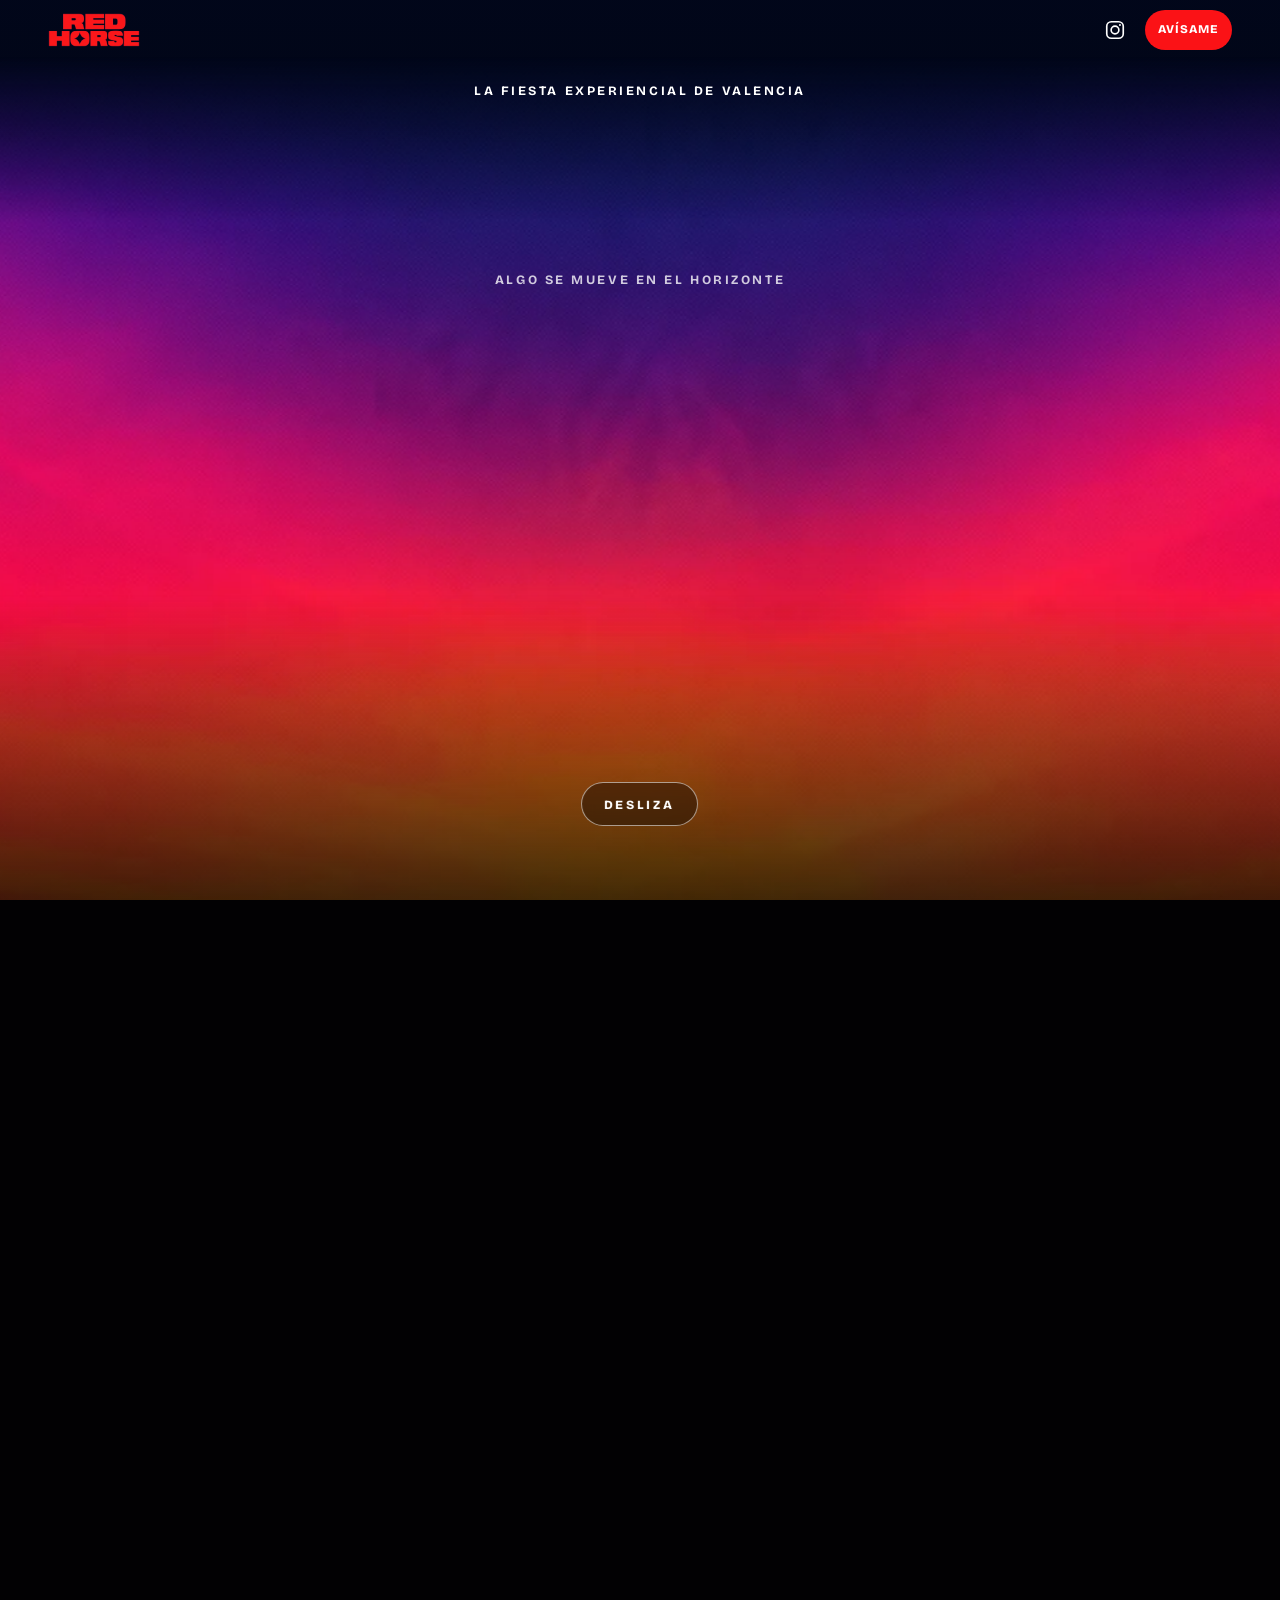
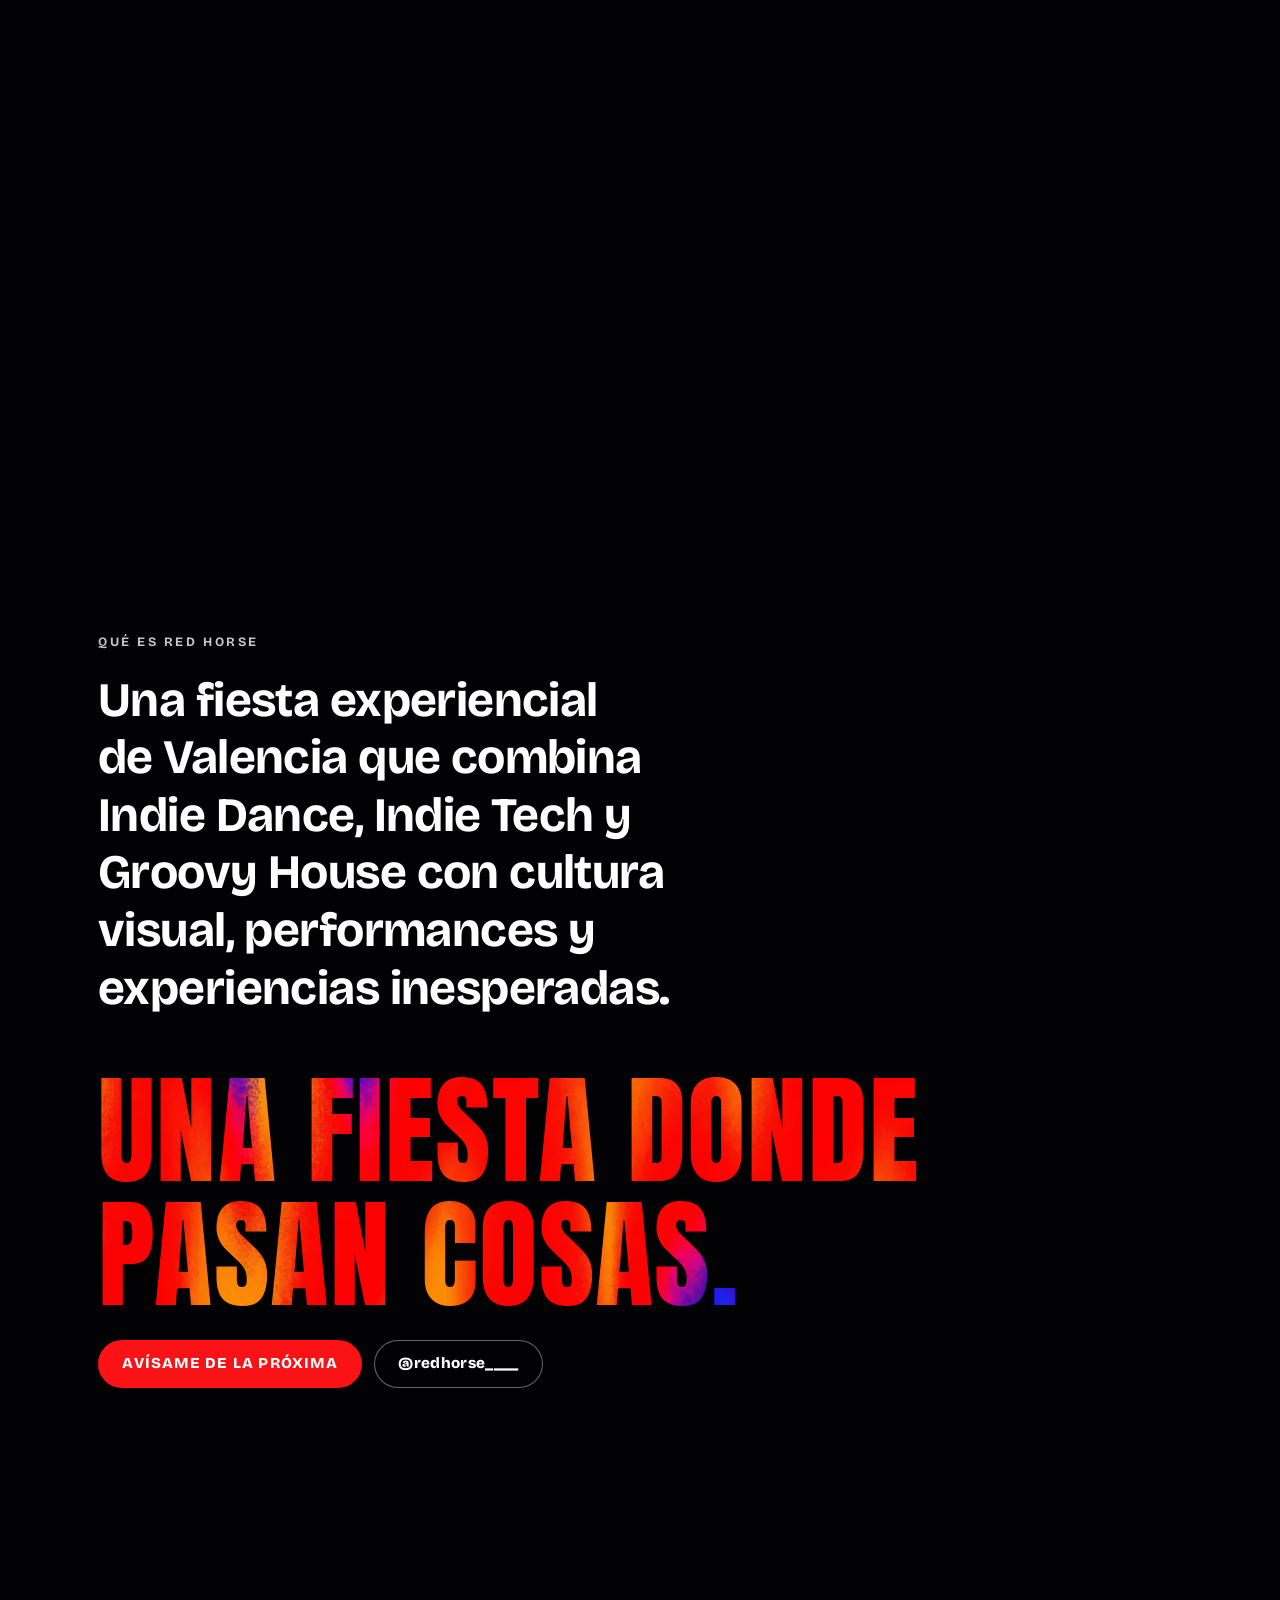
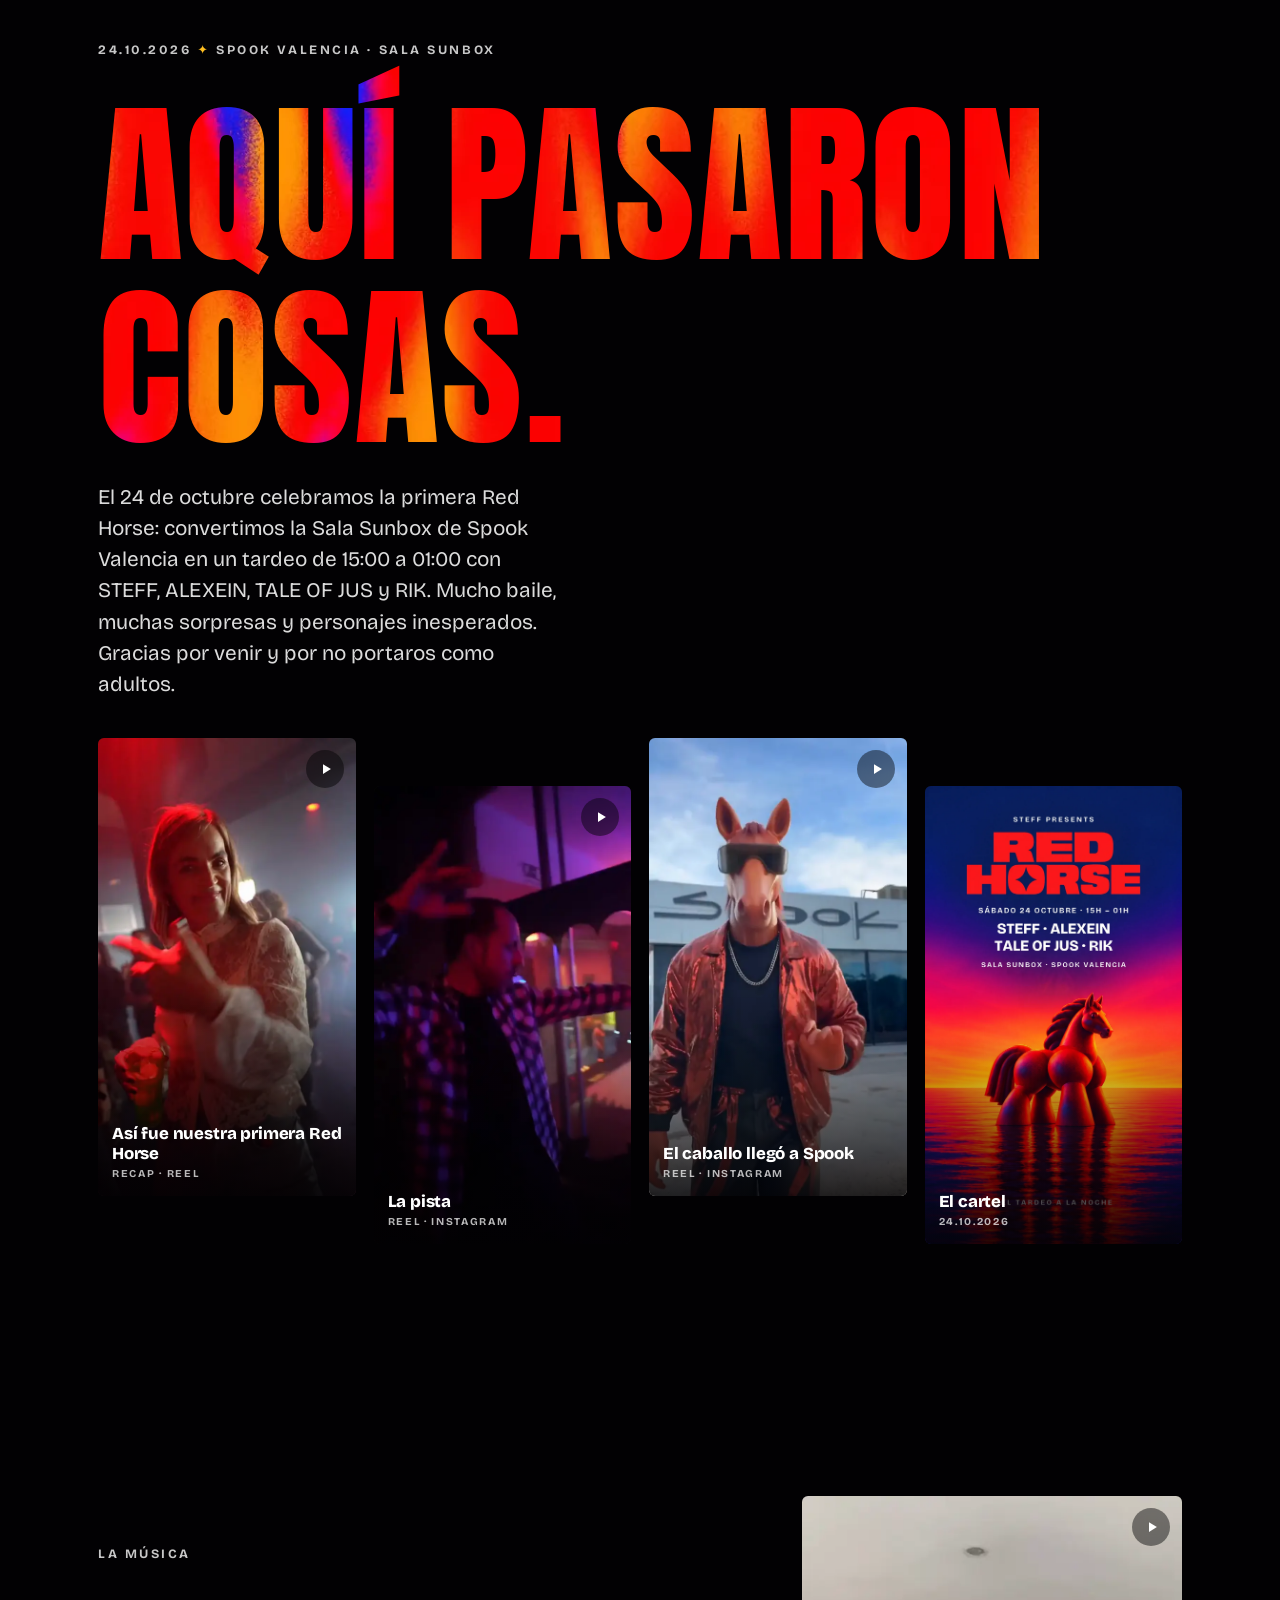
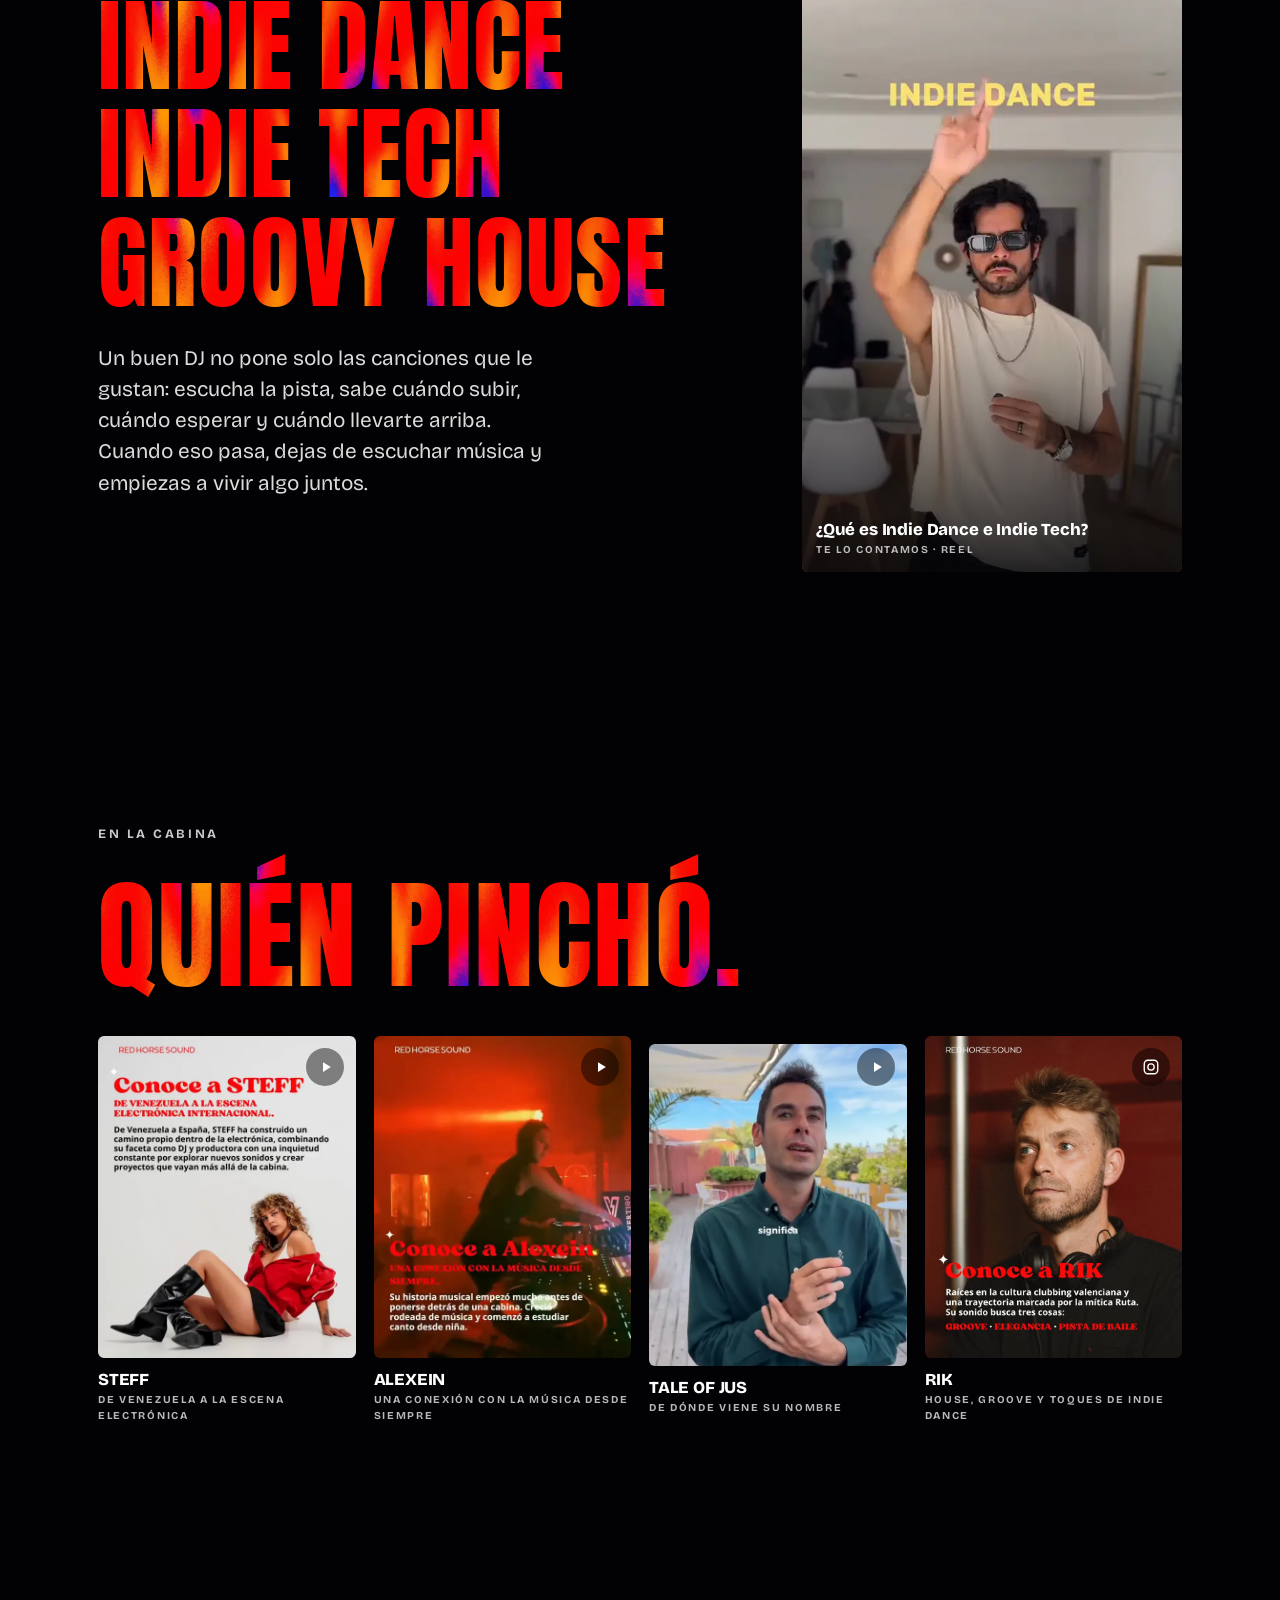
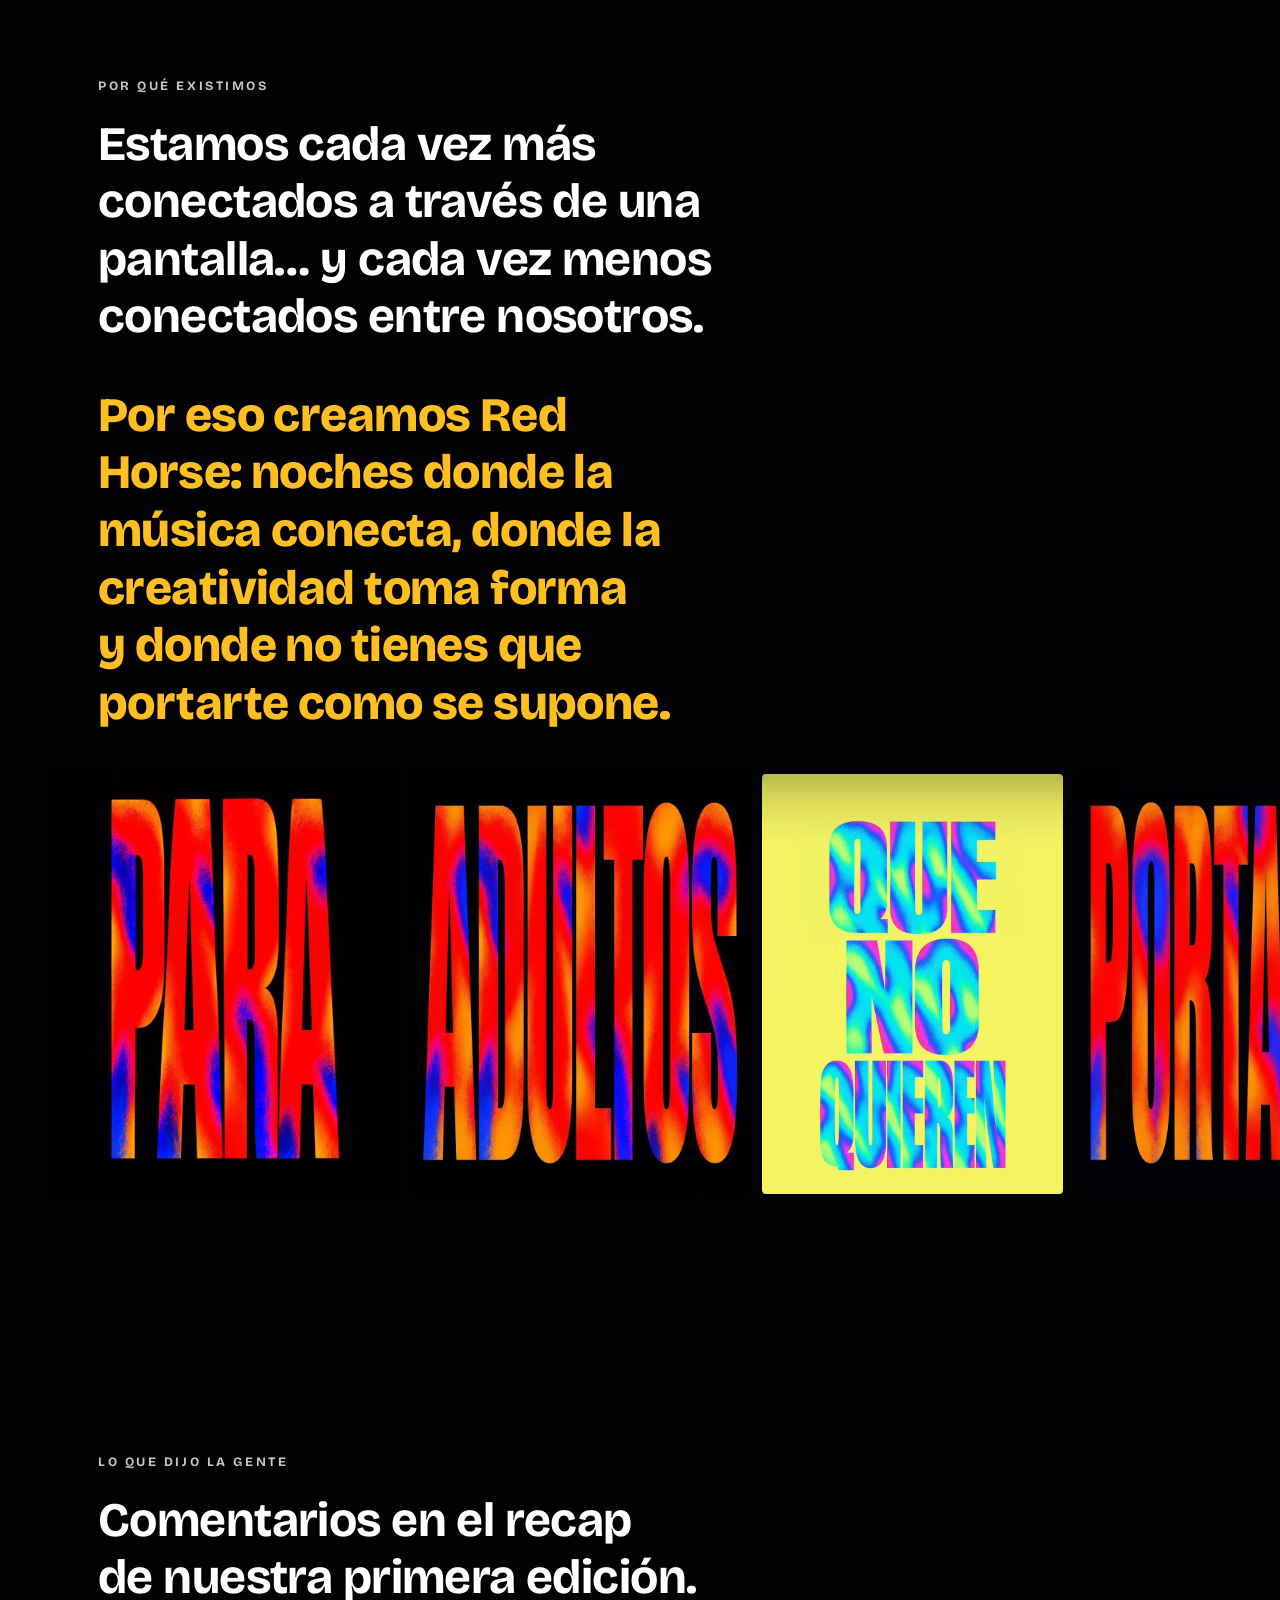
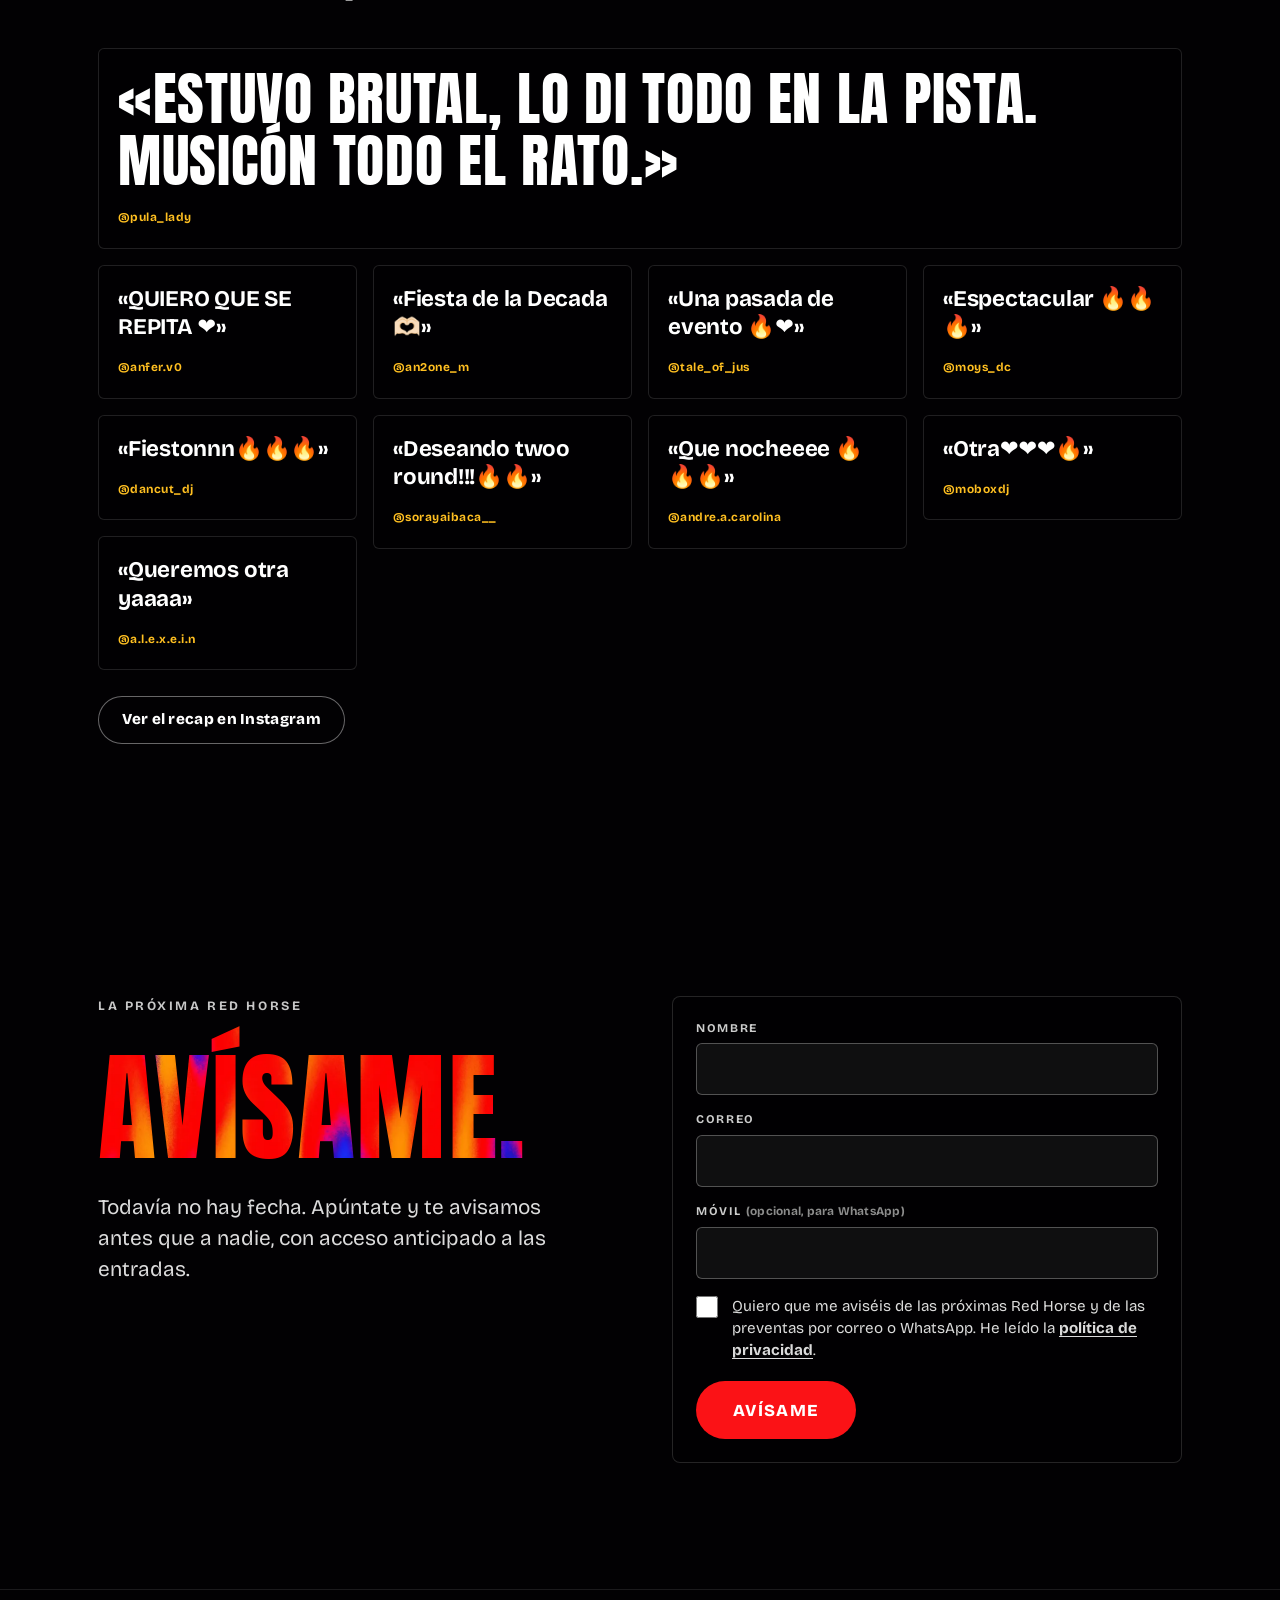
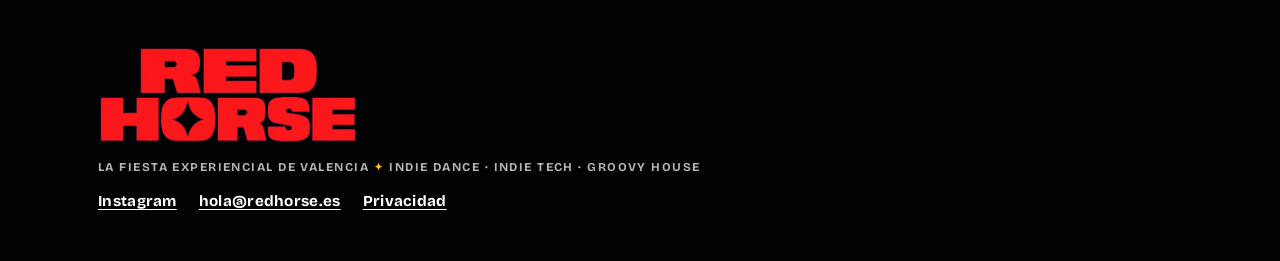
==== commit 622621b8: "Lo que dijo la gente: @anfer.v0, @dancut_dj y @a.l.e.x.e.i.n primero Co-Authored-By: Claude Opus 5.5" ====
--- a/index.html
+++ b/index.html
@@ -215,12 +215,13 @@
         <h2 id="said-title" class="narrative reveal">Comentarios en el recap de nuestra primera edición.</h2>
         <ul class="quotes">
           <li class="quote-card quote-card--lg reveal"><p>«Estuvo brutal, lo di todo en la pista. MUSICÓN todo el rato.»</p><span>@pula_lady</span></li>
+          <li class="quote-card reveal"><p>«QUIERO QUE SE REPITA ❤️»</p><span>@anfer.v0</span></li>
+          <li class="quote-card reveal"><p>«Fiestonnn🔥🔥🔥»</p><span>@dancut_dj</span></li>
+          <li class="quote-card reveal"><p>«Queremos otra yaaaa»</p><span>@a.l.e.x.e.i.n</span></li>
           <li class="quote-card reveal"><p>«Fiesta de la Decada 🫶🏻»</p><span>@an2one_m</span></li>
-          <li class="quote-card reveal"><p>«Queremos otra yaaaa»</p><span>@a.l.e.x.e.i.n</span></li>
           <li class="quote-card reveal"><p>«Deseando twoo round!!!🔥🔥»</p><span>@sorayaibaca__</span></li>
           <li class="quote-card reveal"><p>«Una pasada de evento 🔥❤️»</p><span>@tale_of_jus</span></li>
           <li class="quote-card reveal"><p>«Que nocheeee 🔥🔥🔥»</p><span>@andre.a.carolina</span></li>
-          <li class="quote-card reveal"><p>«QUIERO QUE SE REPITA ❤️»</p><span>@anfer.v0</span></li>
           <li class="quote-card reveal"><p>«Espectacular 🔥🔥🔥»</p><span>@moys_dc</span></li>
           <li class="quote-card reveal"><p>«Otra❤️❤️❤️🔥»</p><span>@moboxdj</span></li>
         </ul>
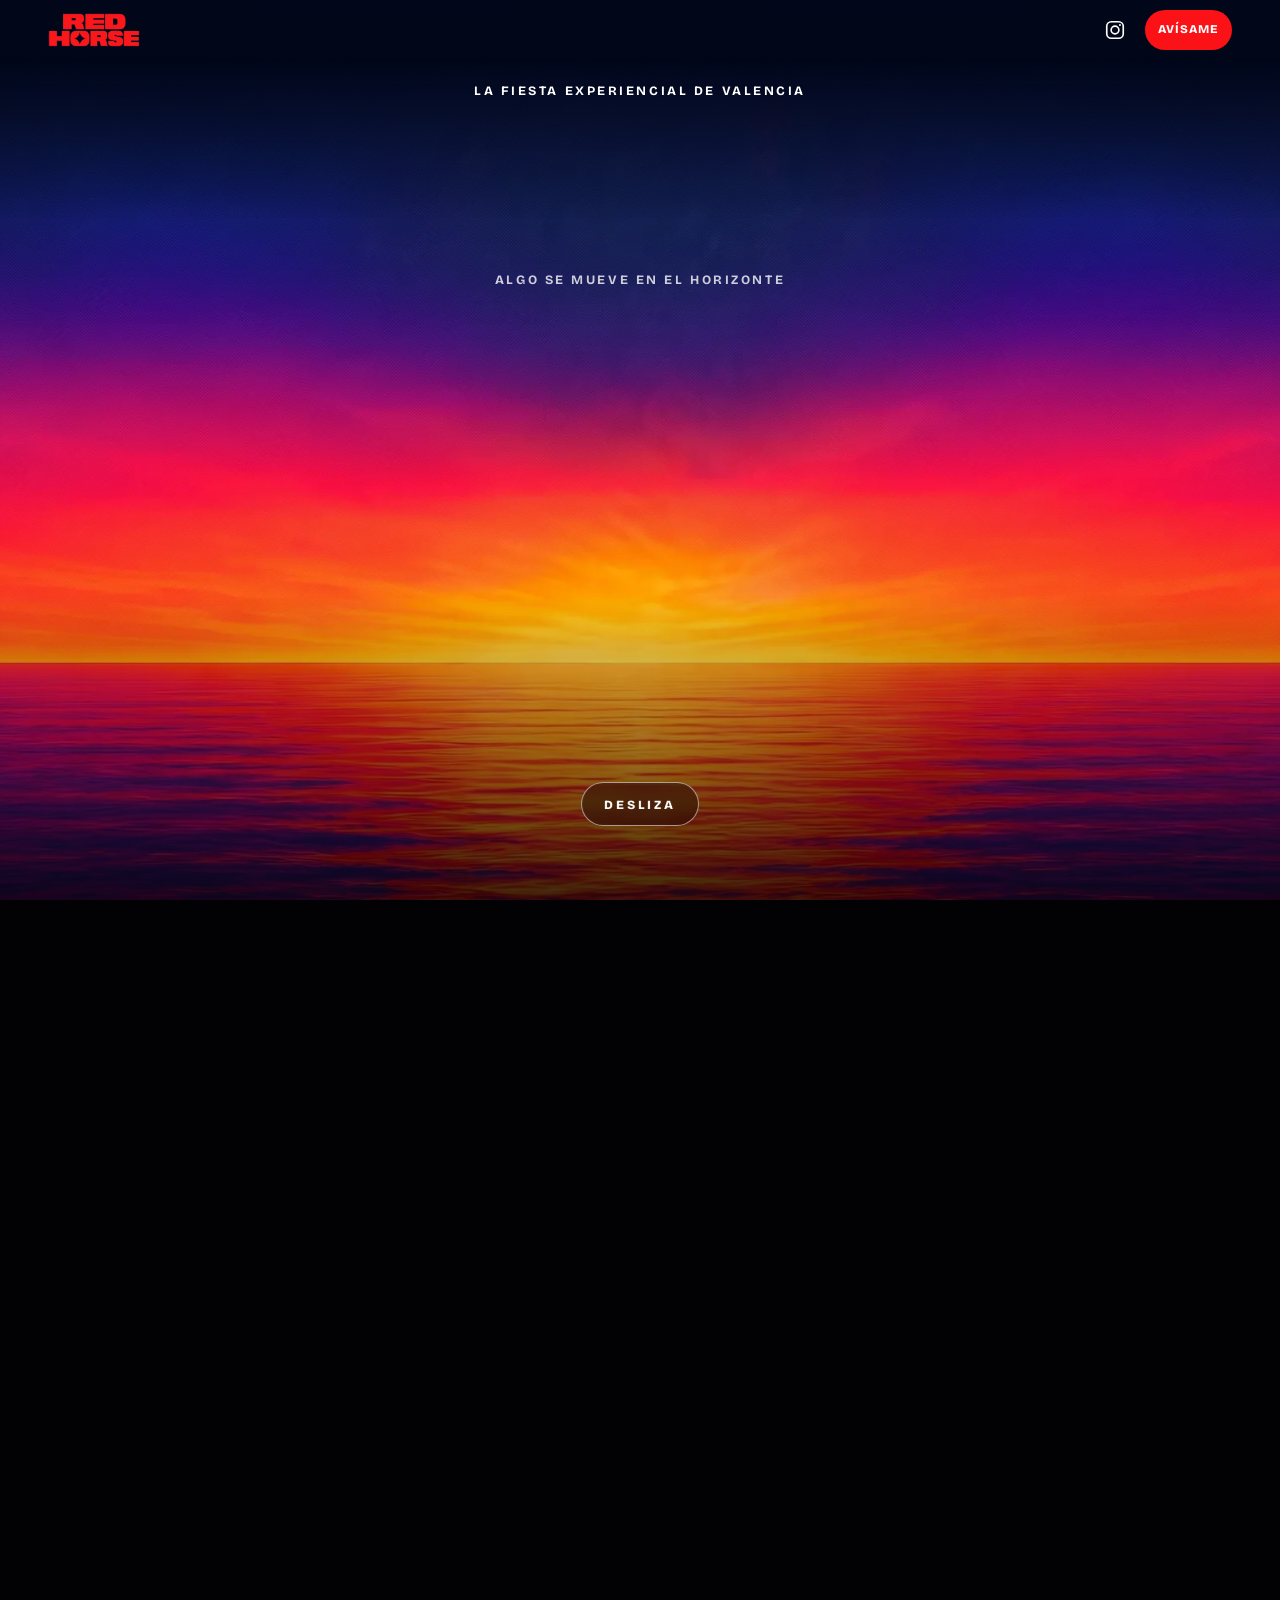
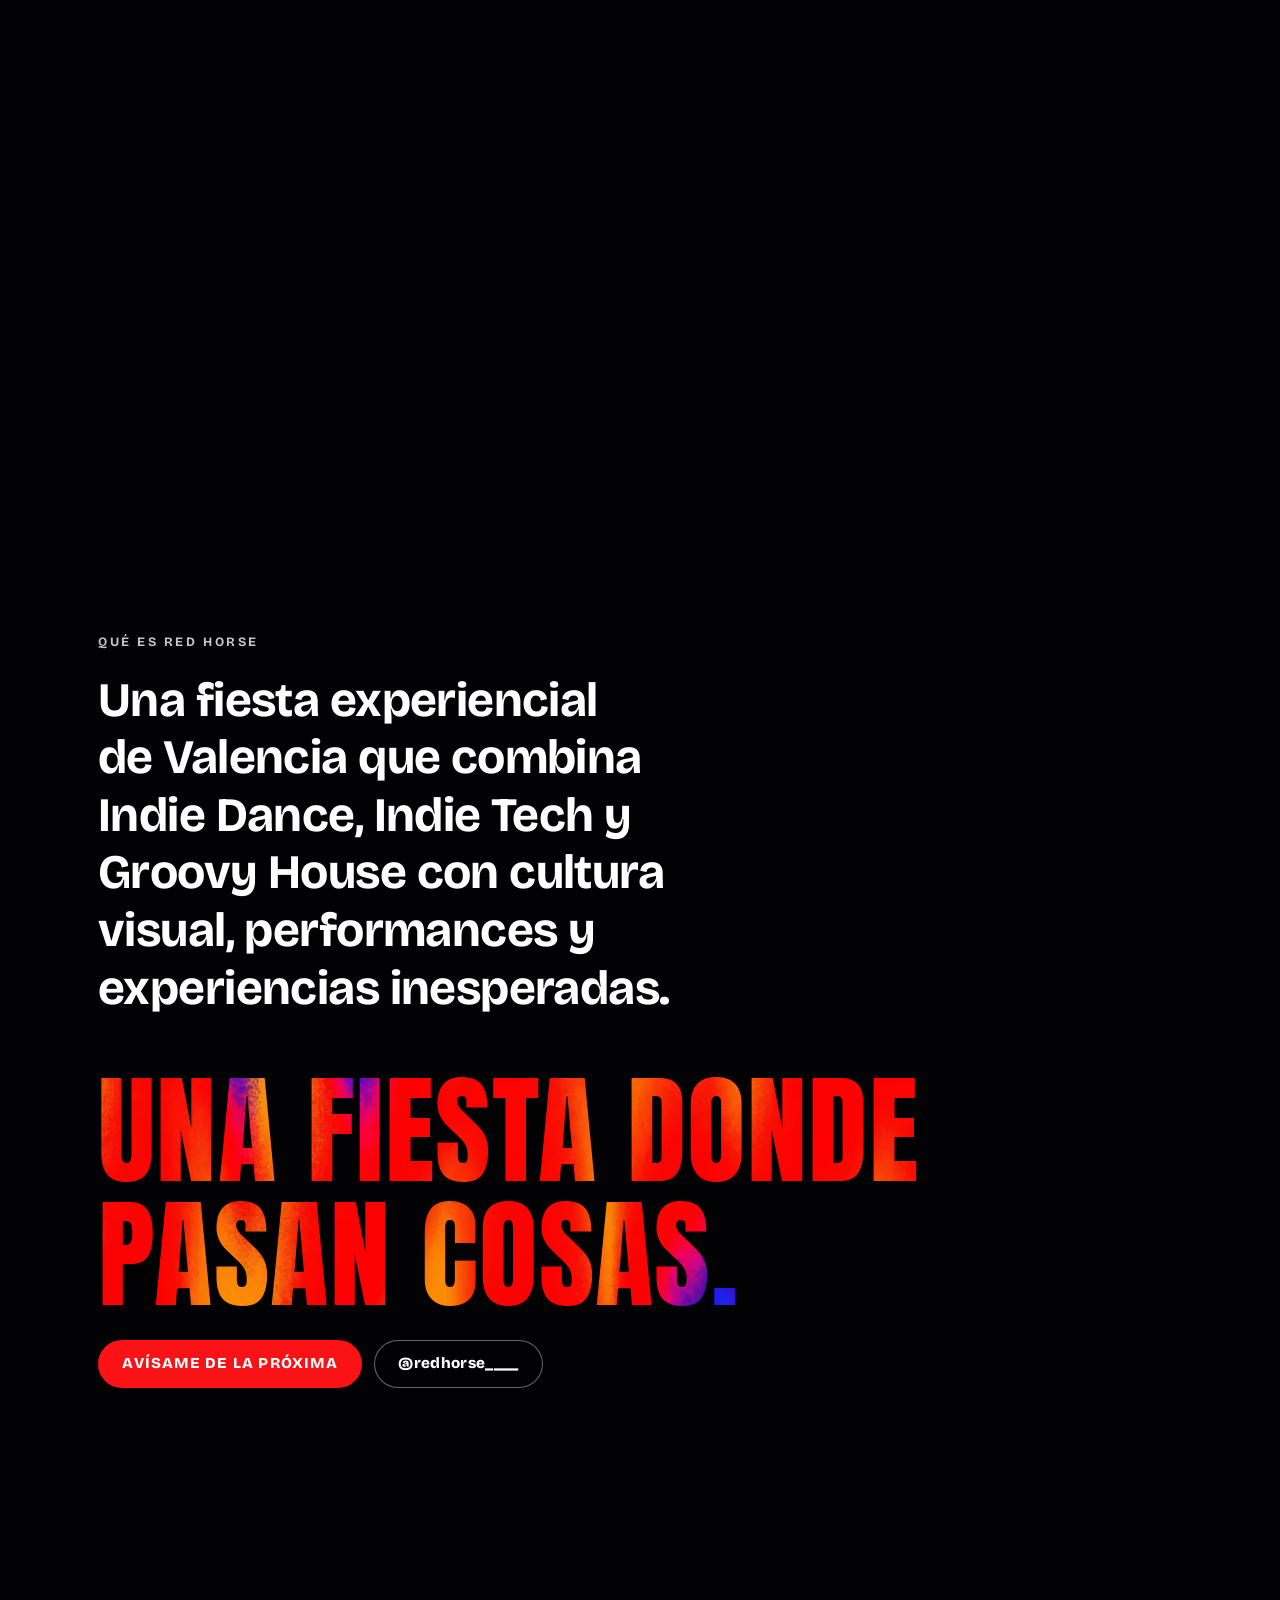
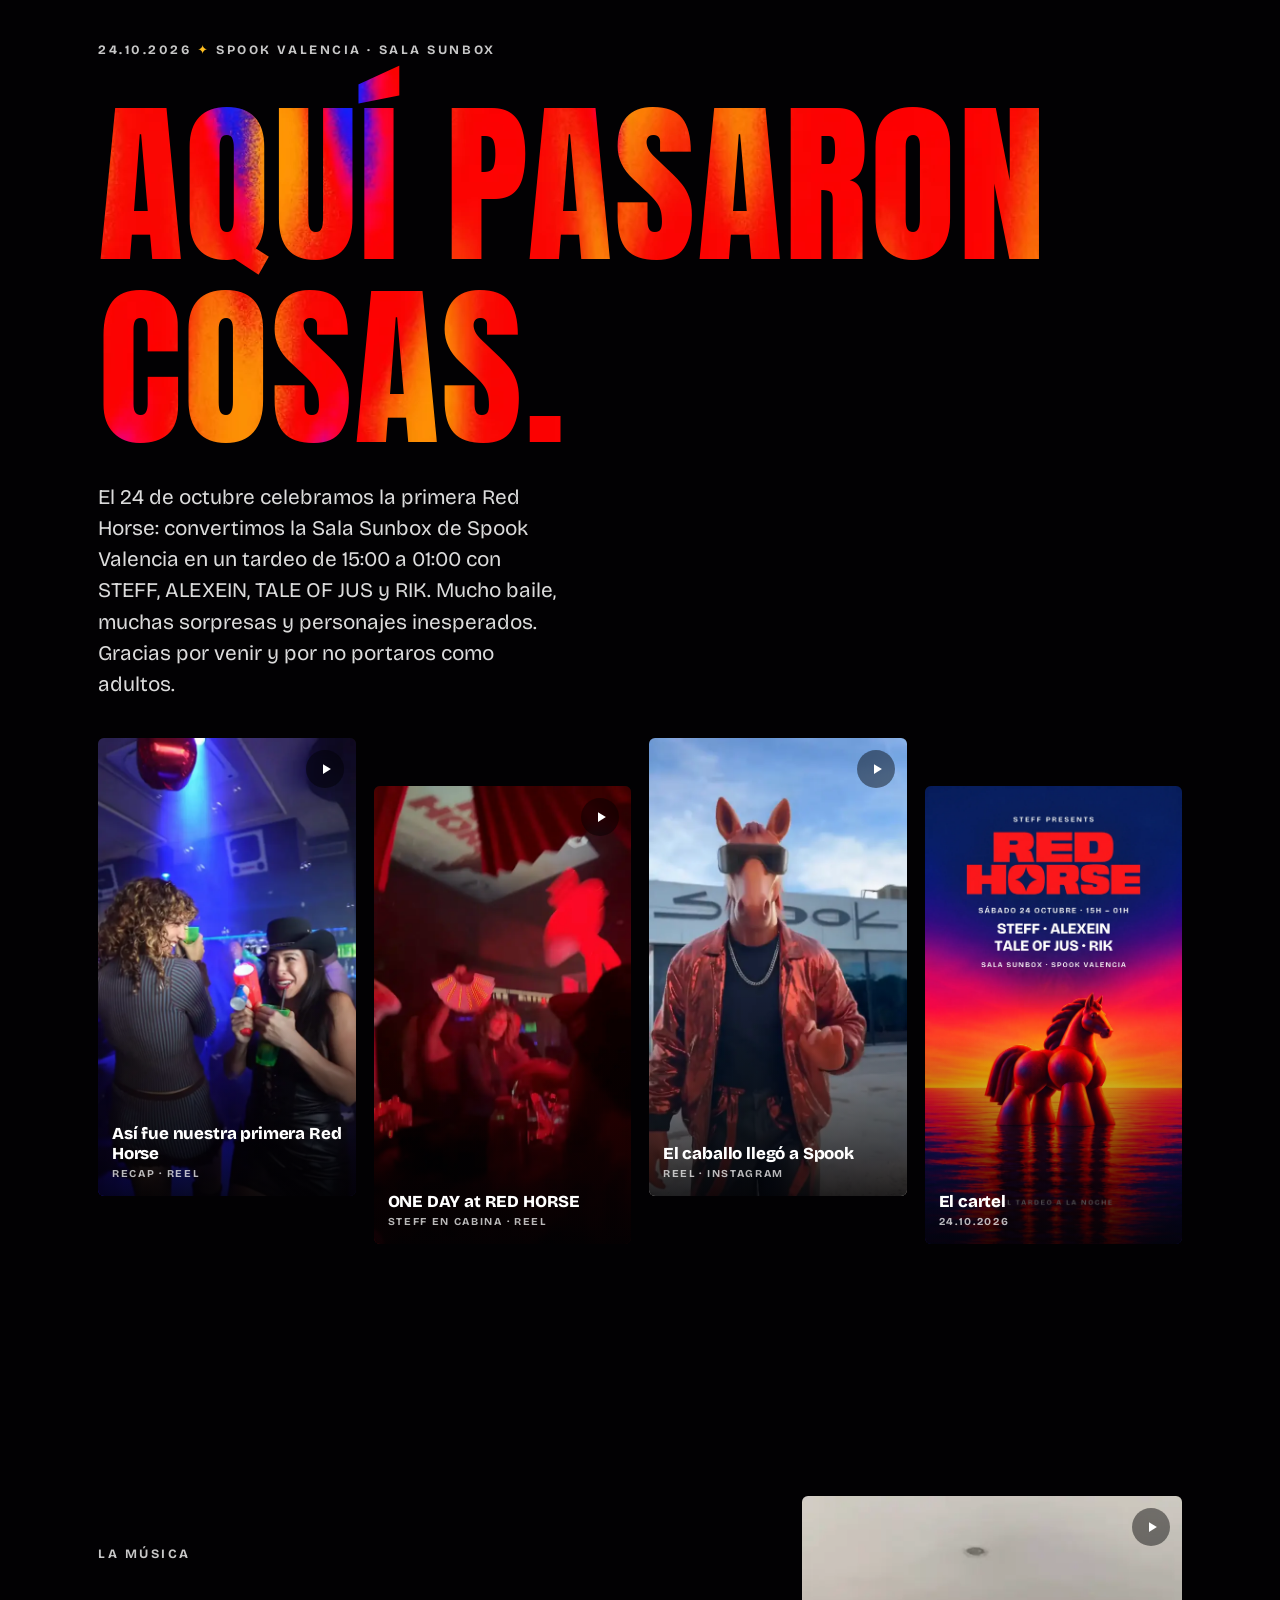
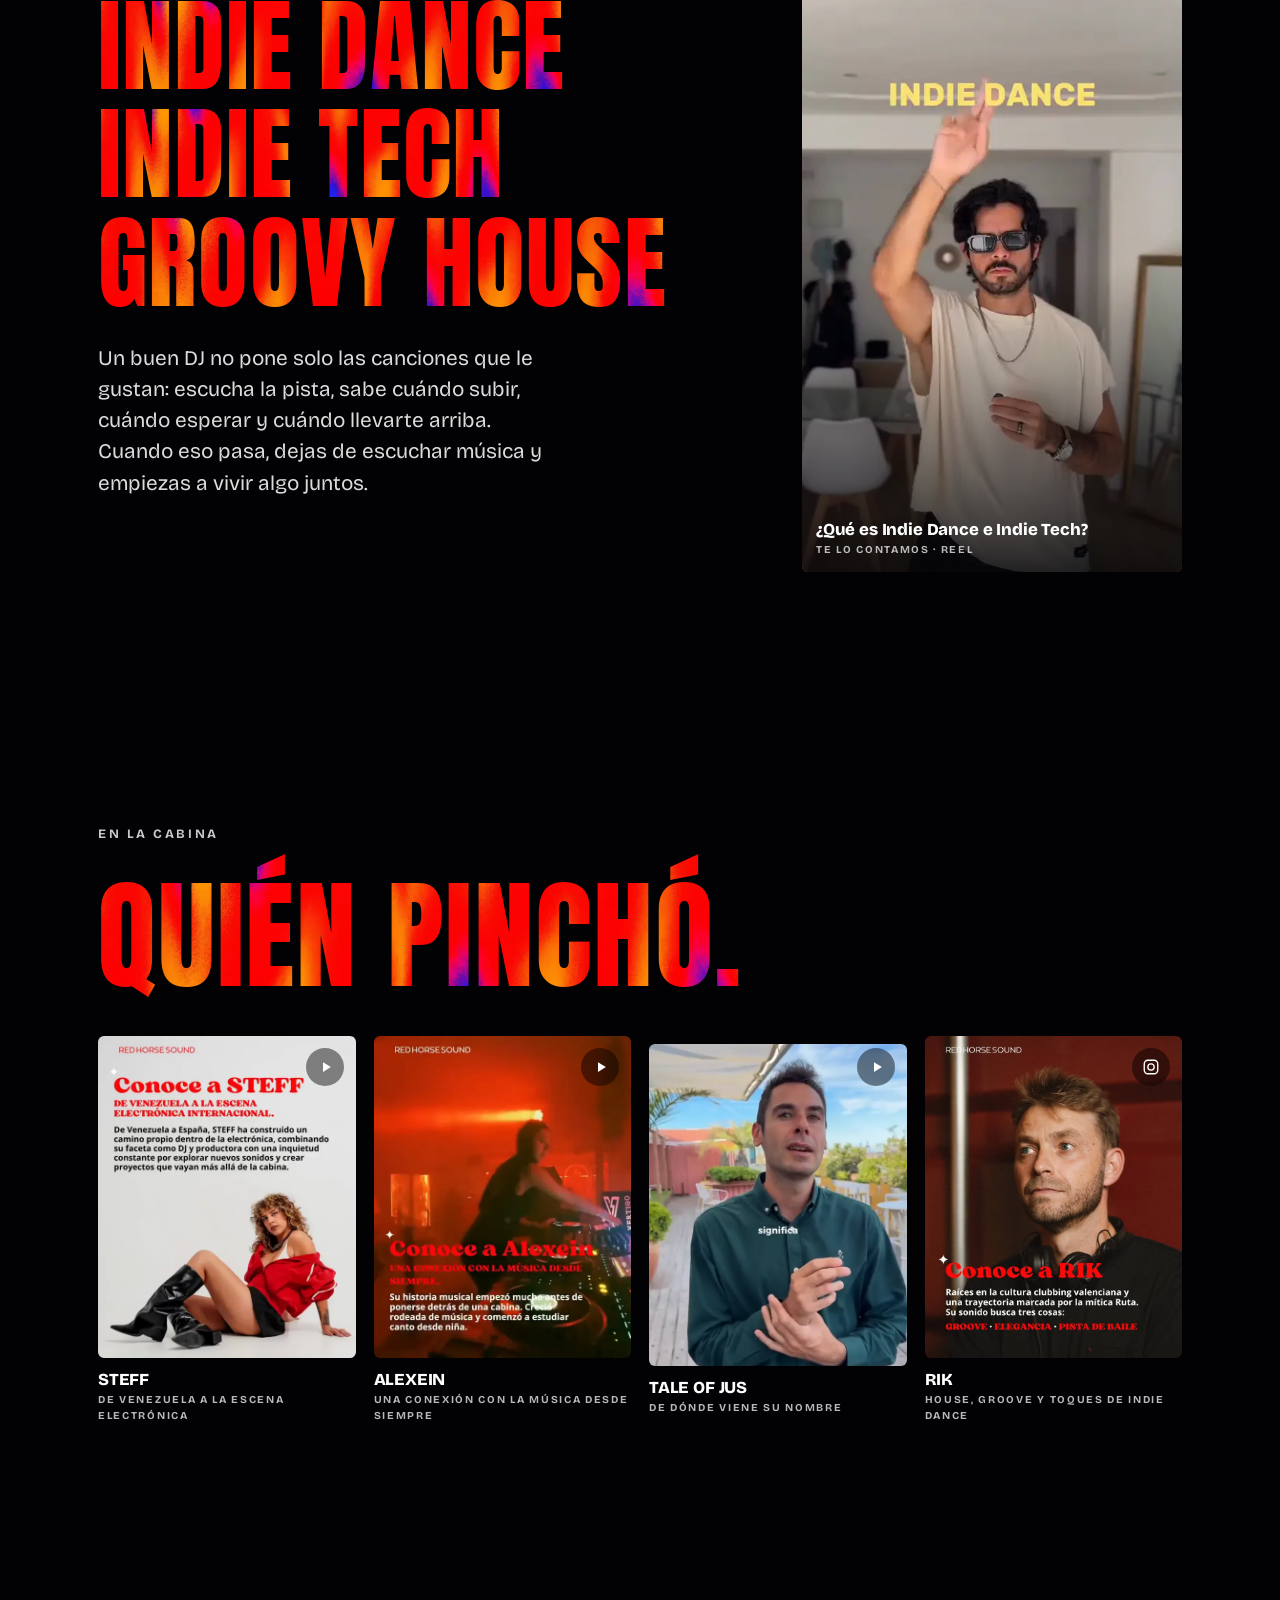
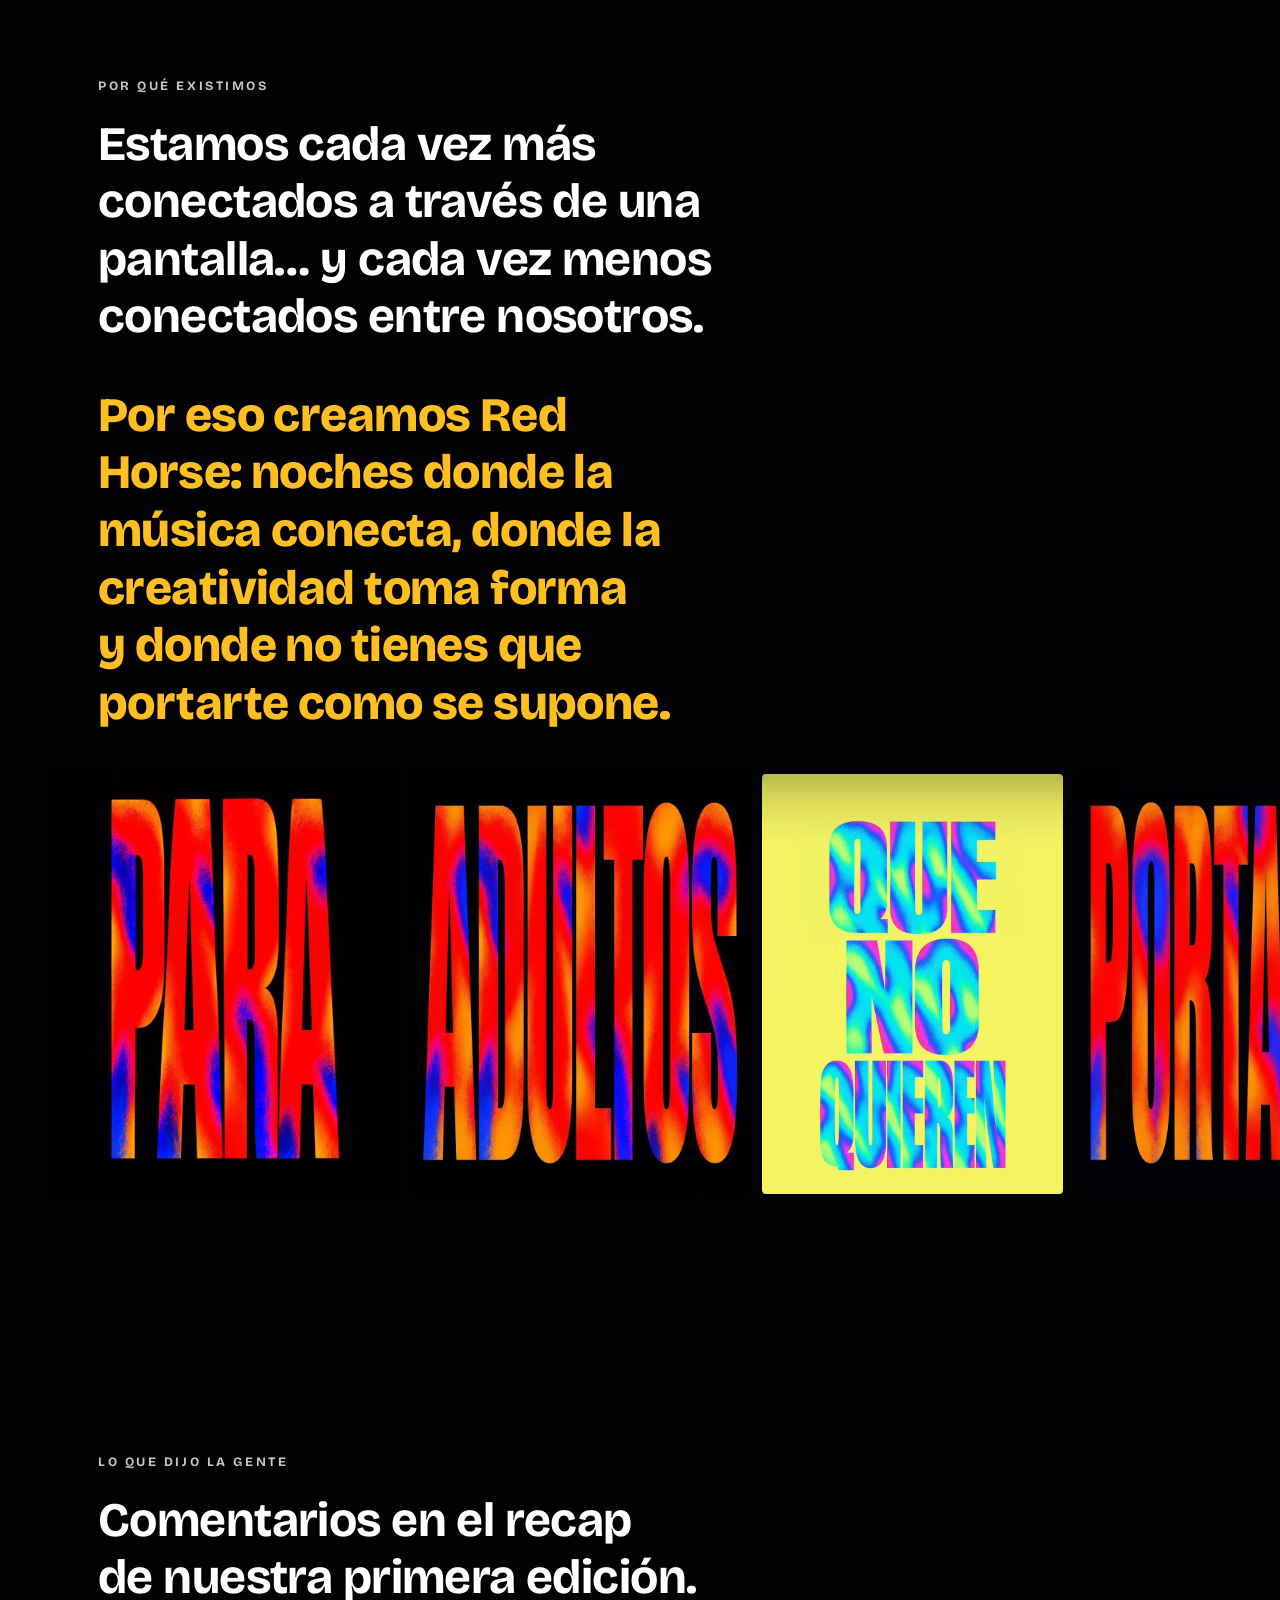
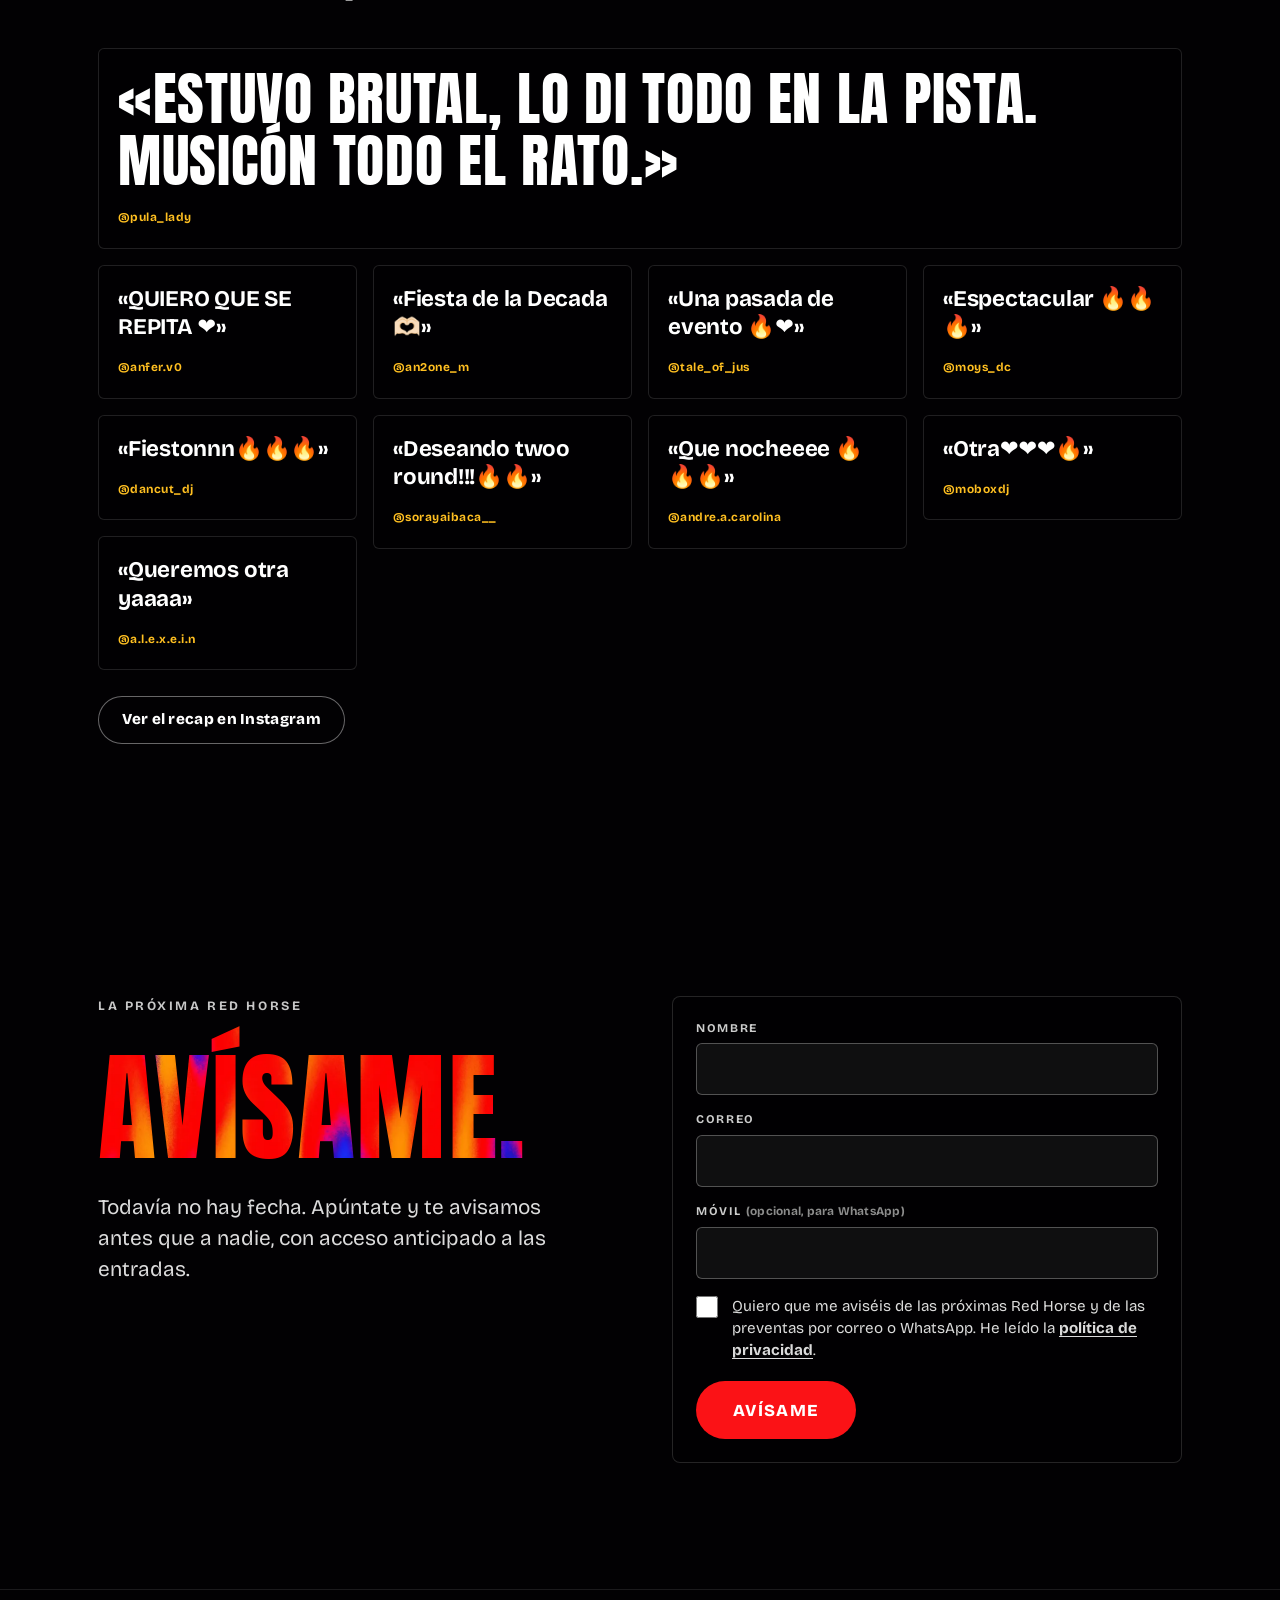
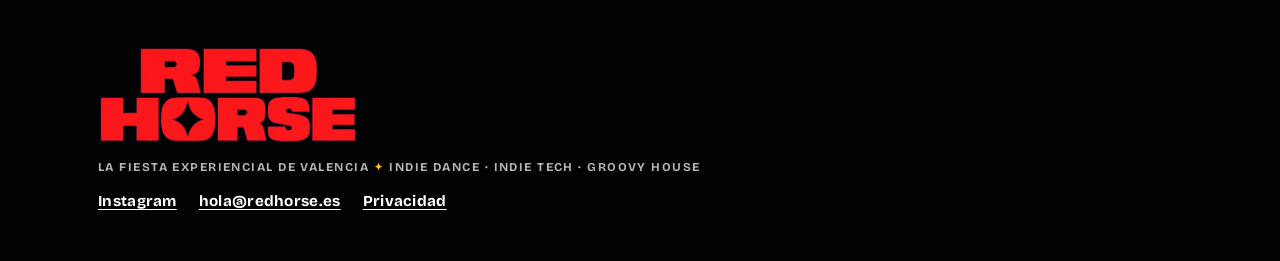
==== commit 098161c0: "Aquí pasaron cosas: ONE DAY at RED HORSE (STEFF en cabina) en lugar del clip repetido; portada del r" ====
--- a/index.html
+++ b/index.html
@@ -23,7 +23,7 @@
   <link href="https://fonts.googleapis.com/css2?family=Anton&family=Bricolage+Grotesque:opsz,wdth,wght@12..96,75..100,400..800&display=swap" rel="stylesheet">
   <link rel="preload" as="image" href="assets/img/sea-empty.webp" media="not all and (min-aspect-ratio: 1/1) and (min-width: 900px)">
   <link rel="preload" as="image" href="assets/img/sea-empty-wide.webp" media="(min-aspect-ratio: 1/1) and (min-width: 900px)">
-  <link rel="stylesheet" href="styles.css?v=20261027173119">
+  <link rel="stylesheet" href="styles.css?v=20261027180335">
   <script>
     (function (d) {
       var rm = window.matchMedia && matchMedia('(prefers-reduced-motion: reduce)').matches;
@@ -129,12 +129,12 @@
       </div>
       <div class="reels" data-reels>
         <button class="reel reveal" type="button" data-reel="assets/ig/recap.mp4" aria-label="Ver reel: así fue nuestra primera Red Horse">
-          <video muted playsinline loop preload="none" poster="assets/ig/recap-poster.webp" data-src="assets/ig/recap-preview.mp4"></video>
+          <video muted playsinline loop preload="none" poster="assets/ig/recap-poster.webp?v=2" data-src="assets/ig/recap-preview.mp4?v=2"></video>
           <span class="reel__cap"><b>Así fue nuestra primera Red Horse</b><span>Recap · Reel</span></span>
         </button>
-        <button class="reel reveal" type="button" data-reel="assets/ig/fiesta-1.mp4" aria-label="Ver reel: la pista">
-          <video muted playsinline loop preload="none" poster="assets/ig/fiesta-1-poster.webp" data-src="assets/ig/fiesta-1-preview.mp4"></video>
-          <span class="reel__cap"><b>La pista</b><span>Reel · Instagram</span></span>
+        <button class="reel reveal" type="button" data-reel="assets/ig/one-day.mp4" aria-label="Ver reel: ONE DAY at RED HORSE, Steff en cabina">
+          <video muted playsinline loop preload="none" poster="assets/ig/one-day-poster.webp" data-src="assets/ig/one-day-preview.mp4"></video>
+          <span class="reel__cap"><b>ONE DAY at RED HORSE</b><span>STEFF en cabina · Reel</span></span>
         </button>
         <button class="reel reveal" type="button" data-reel="assets/ig/caballo-spook.mp4" aria-label="Ver reel: el caballo bailando en Spook">
           <video muted playsinline loop preload="none" poster="assets/ig/caballo-spook-poster.webp" data-src="assets/ig/caballo-spook-preview.mp4"></video>
@@ -269,6 +269,6 @@
     <video class="player__video" playsinline controls preload="none"></video>
   </div>
 
-  <script src="app.js?v=20261027173119" defer></script>
+  <script src="app.js?v=20261027180335" defer></script>
 </body>
 </html>
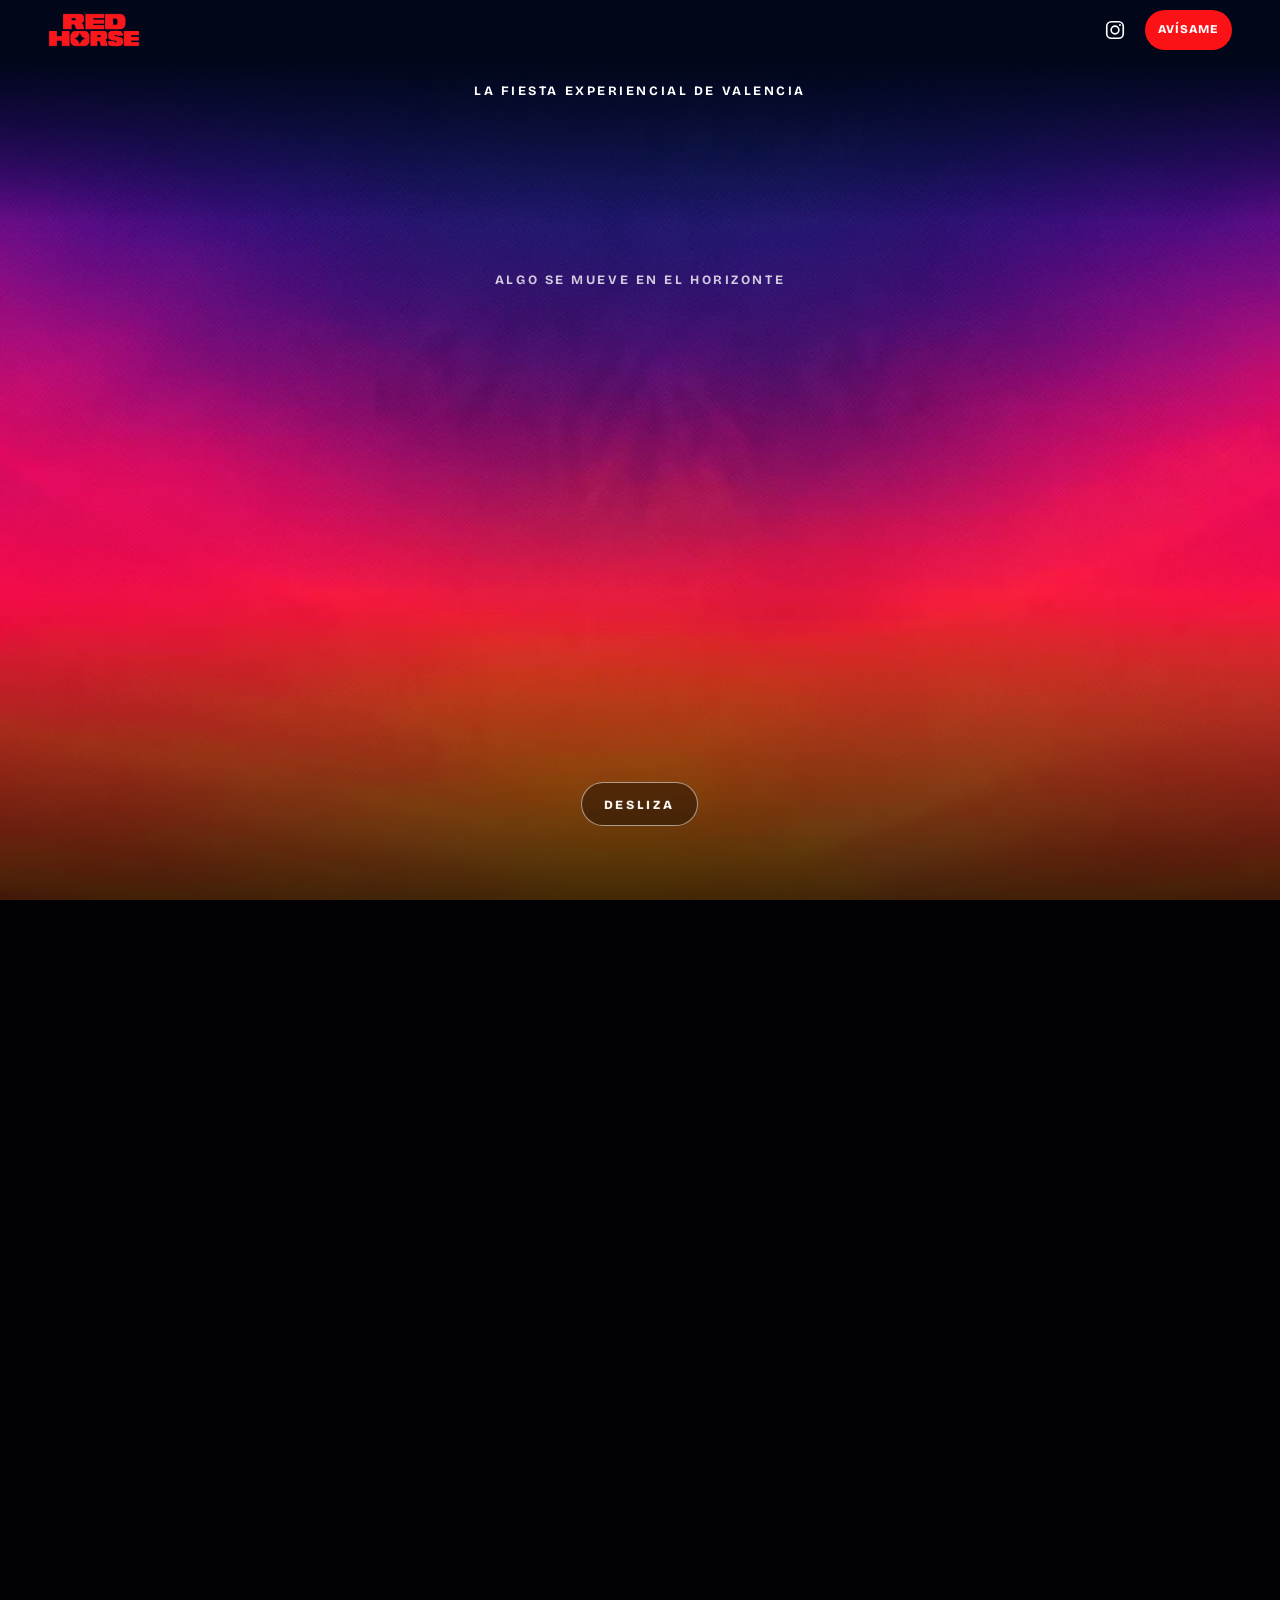
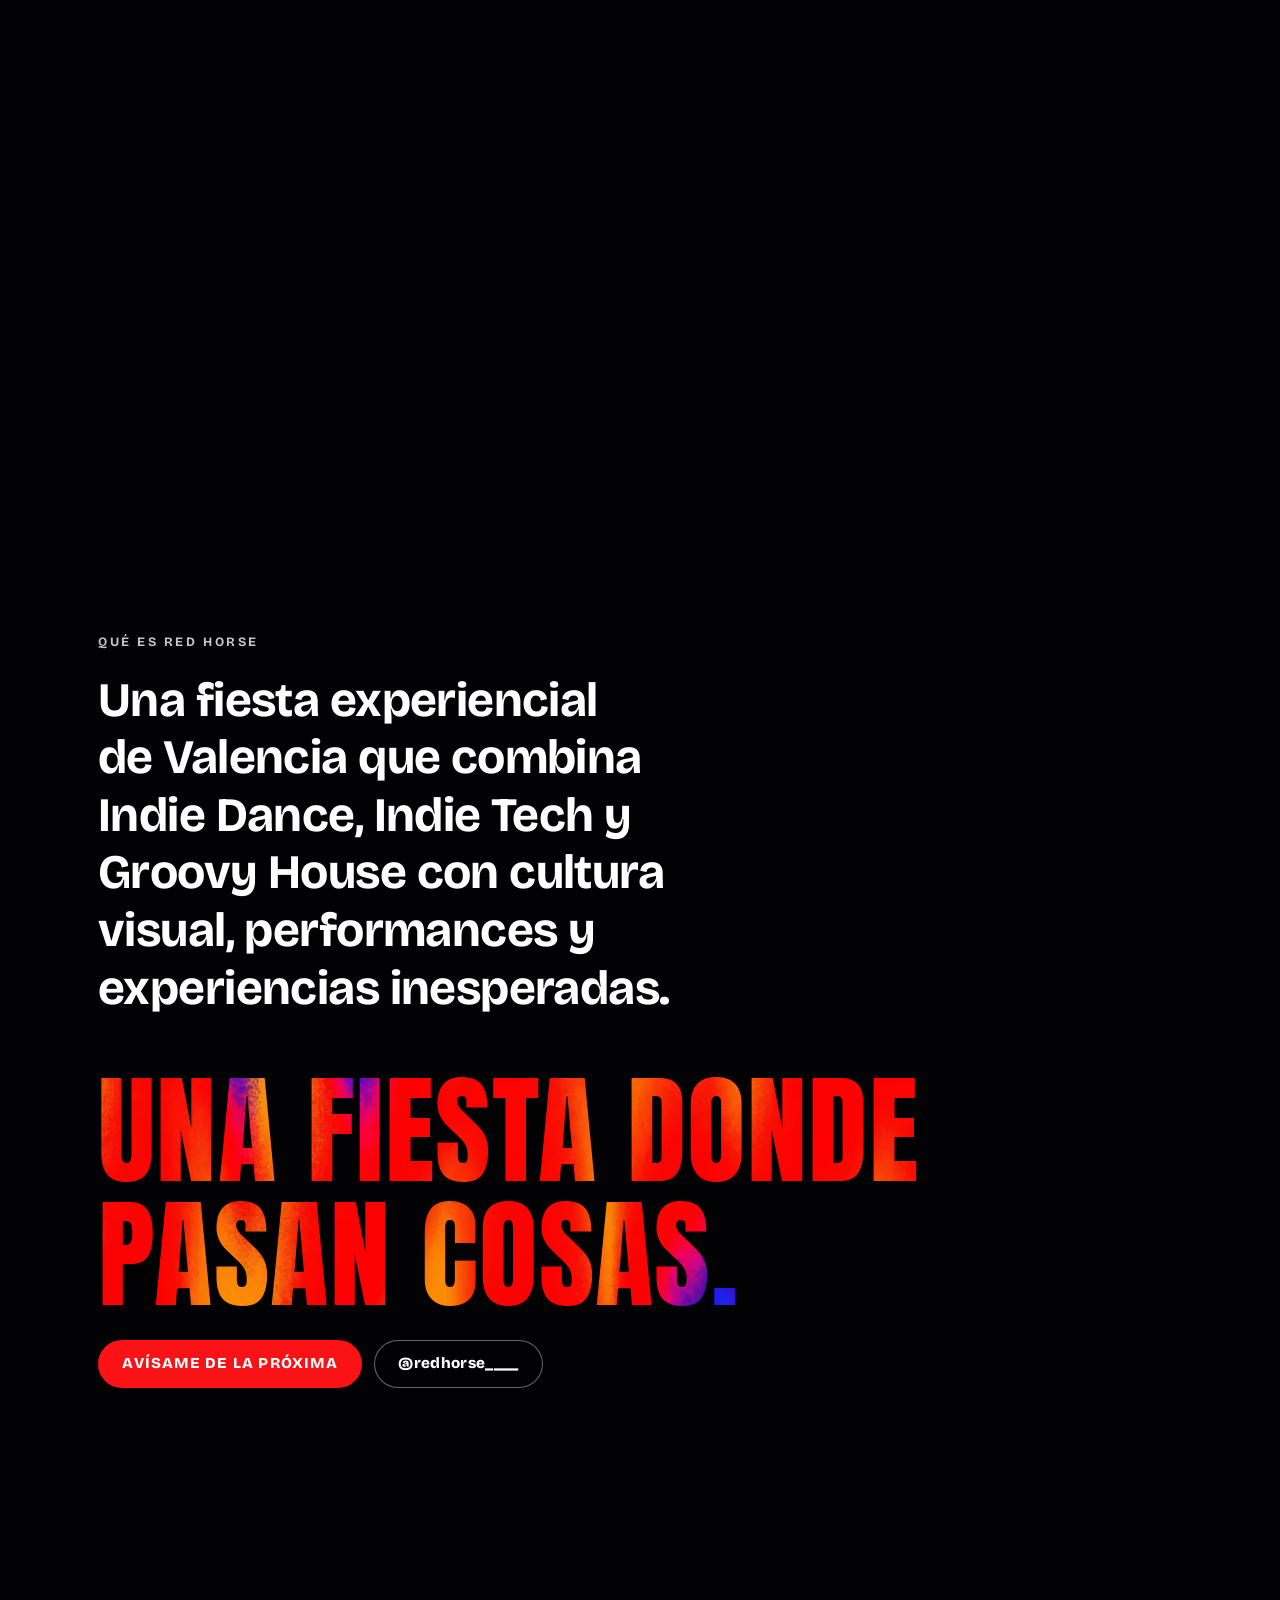
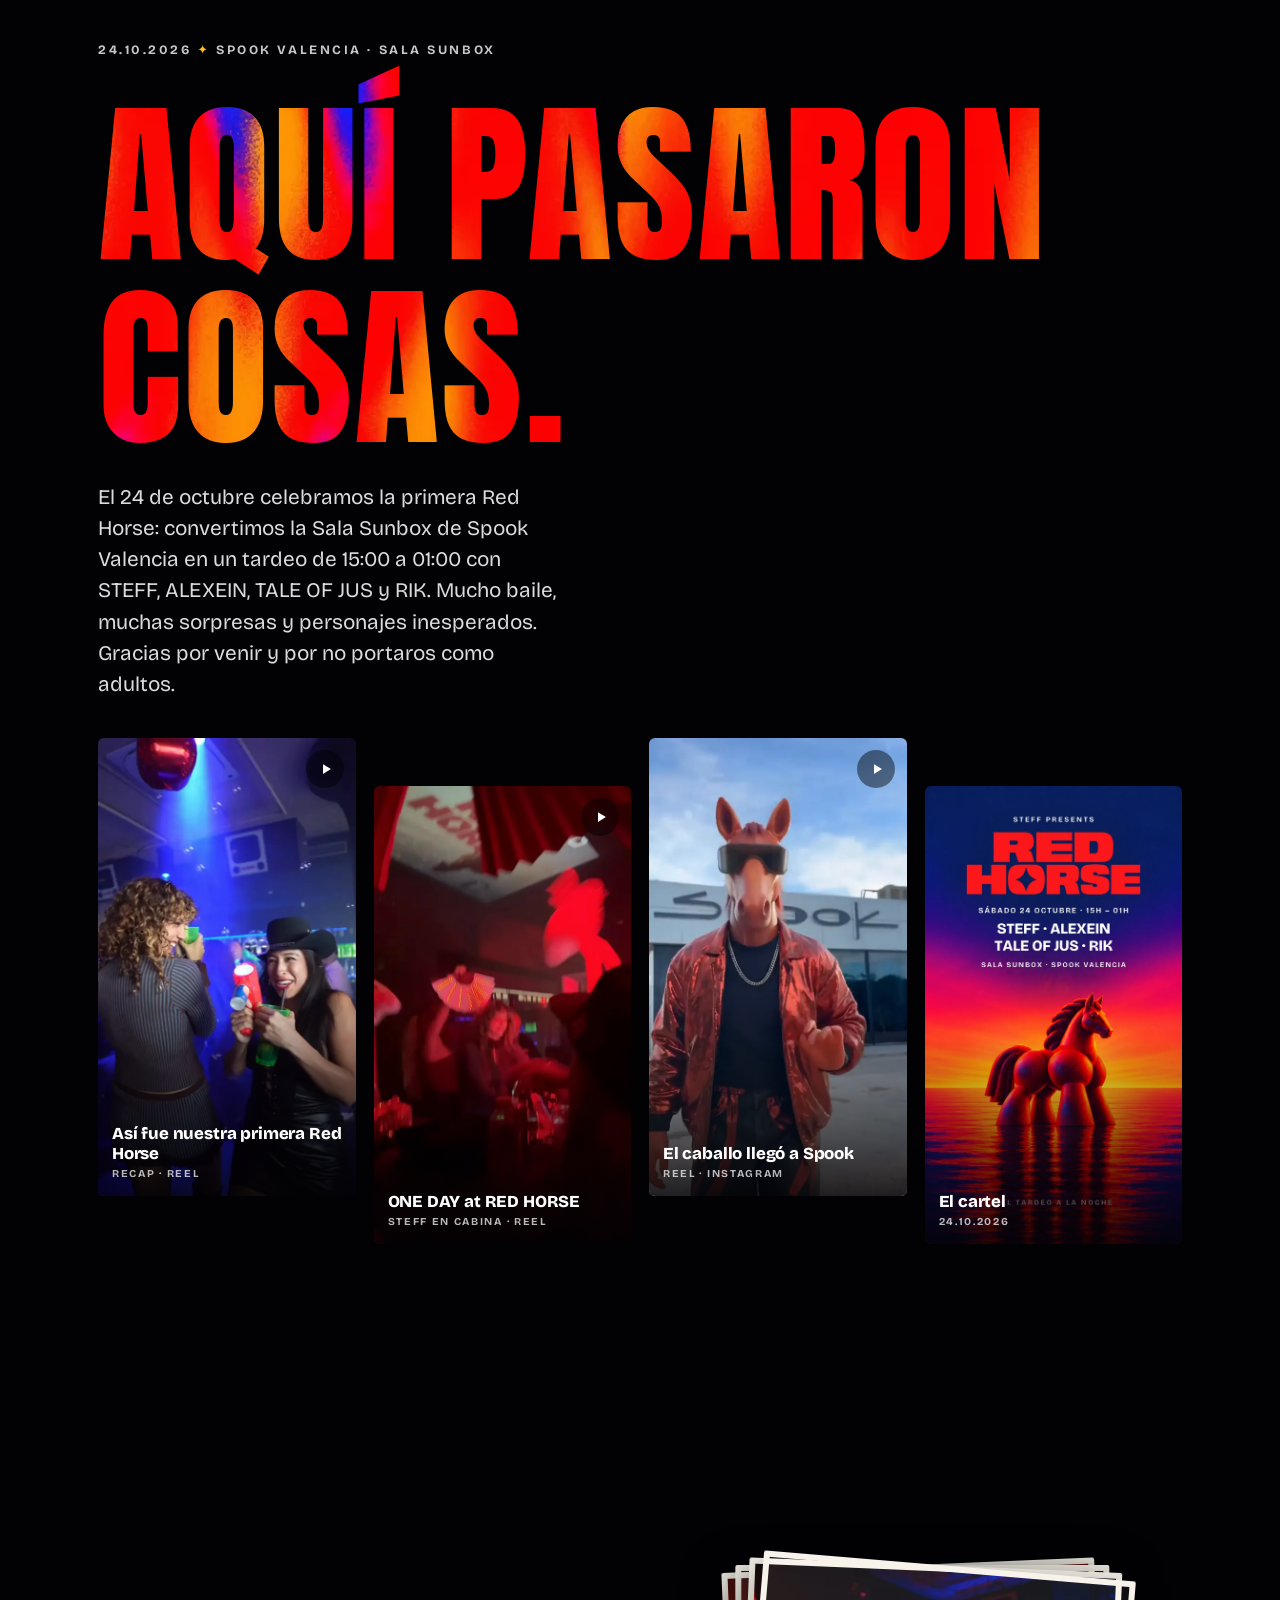
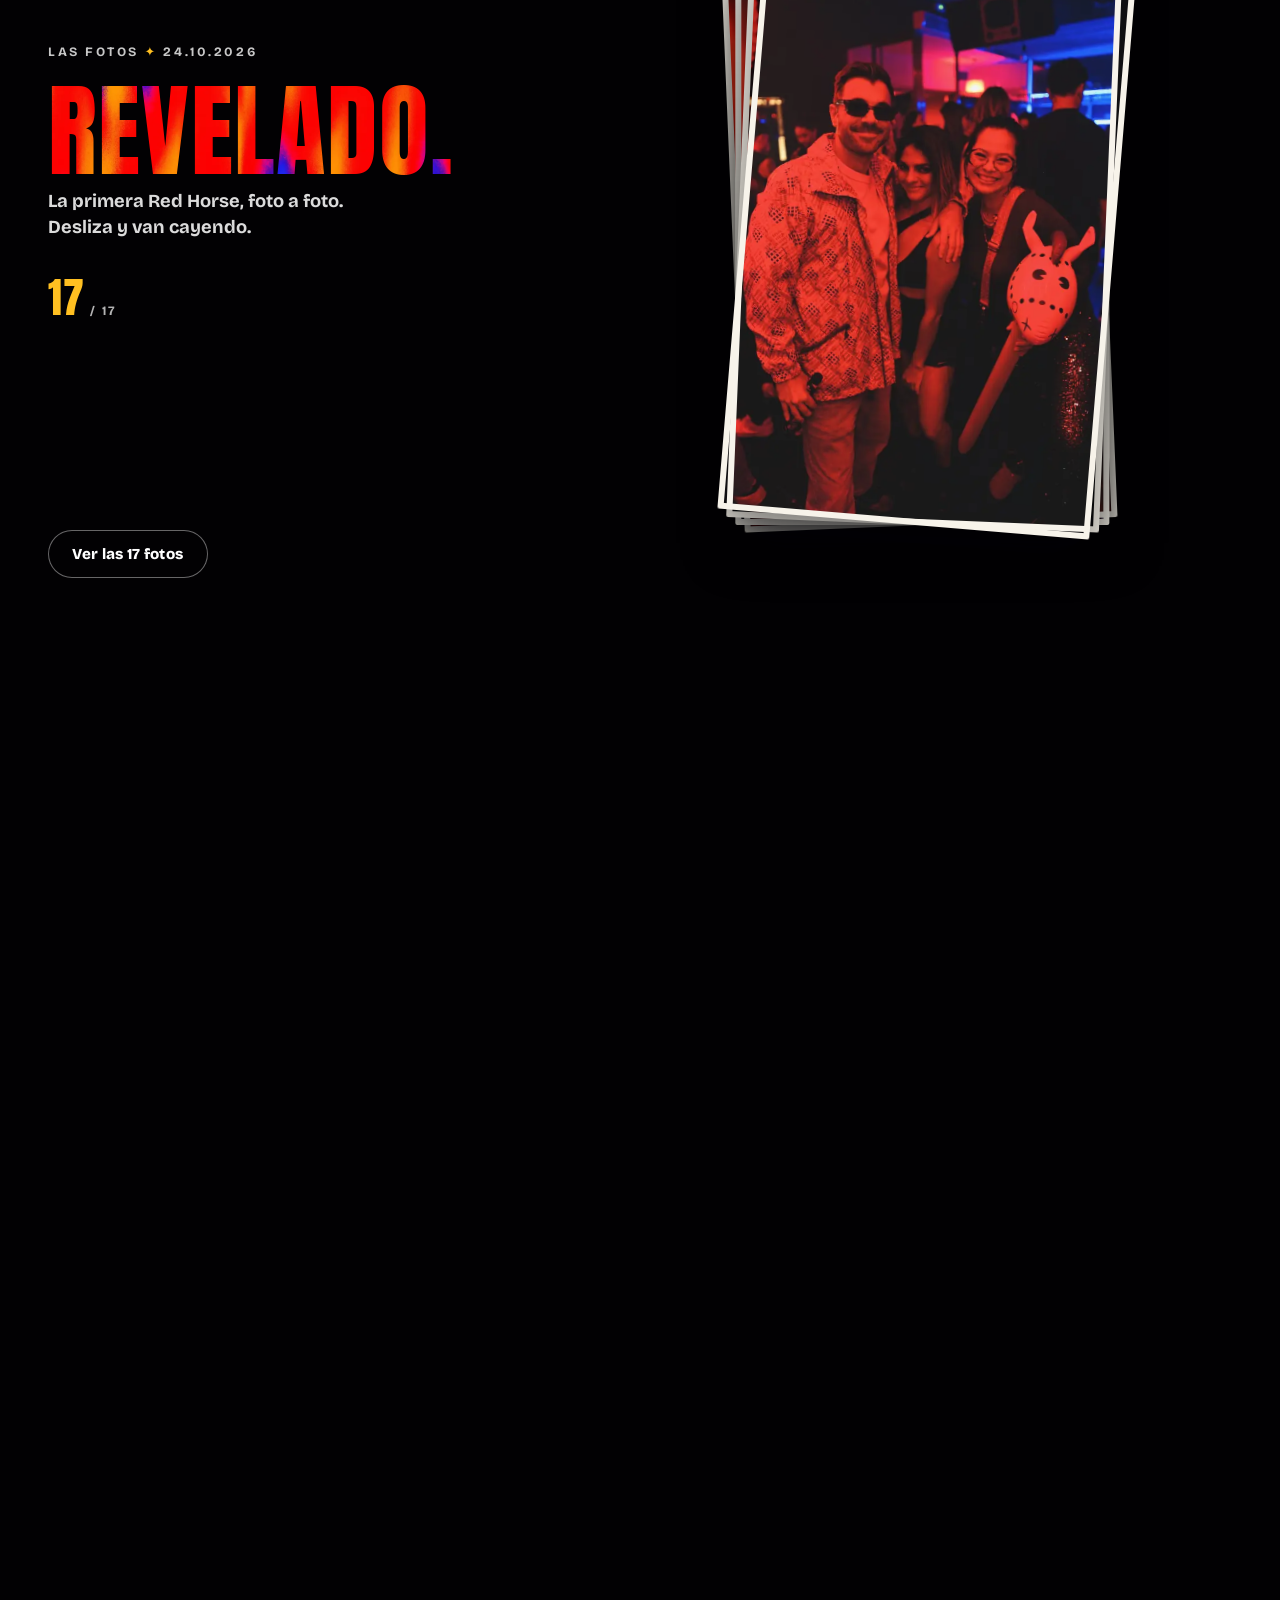
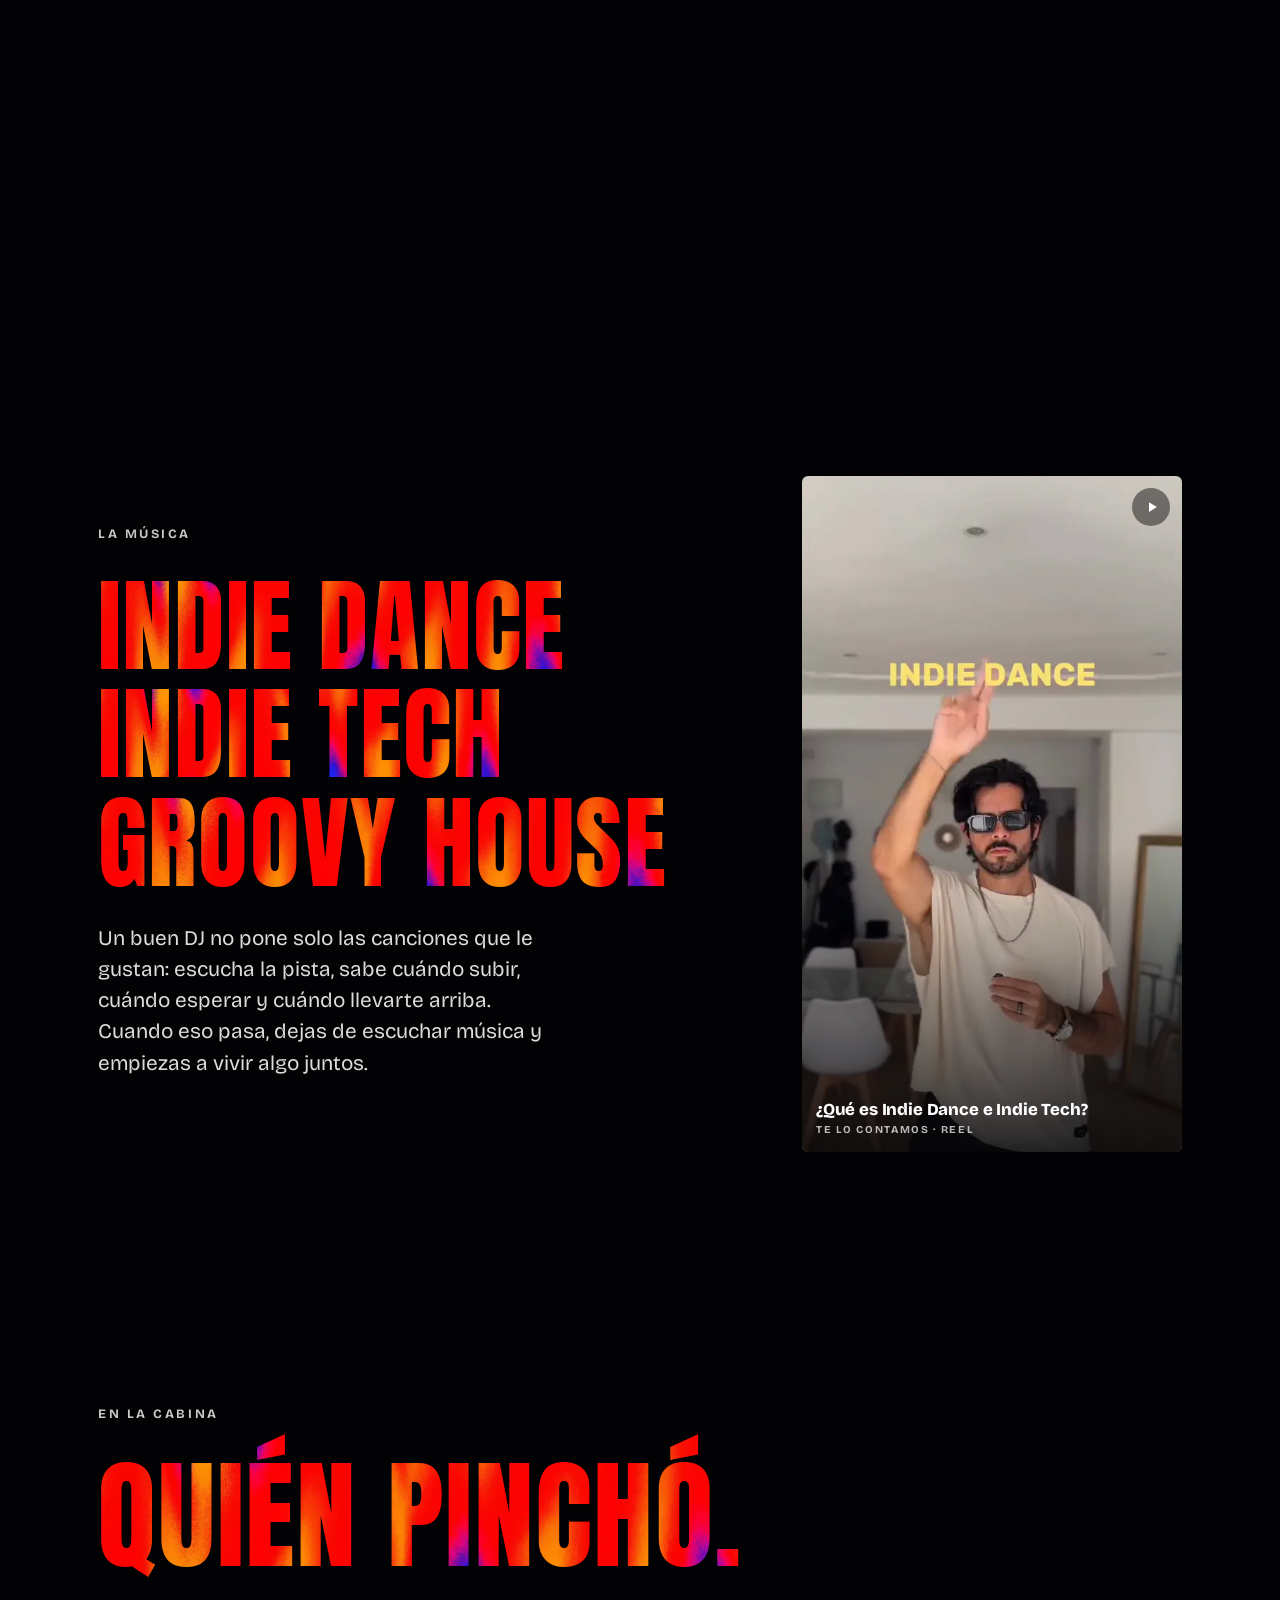
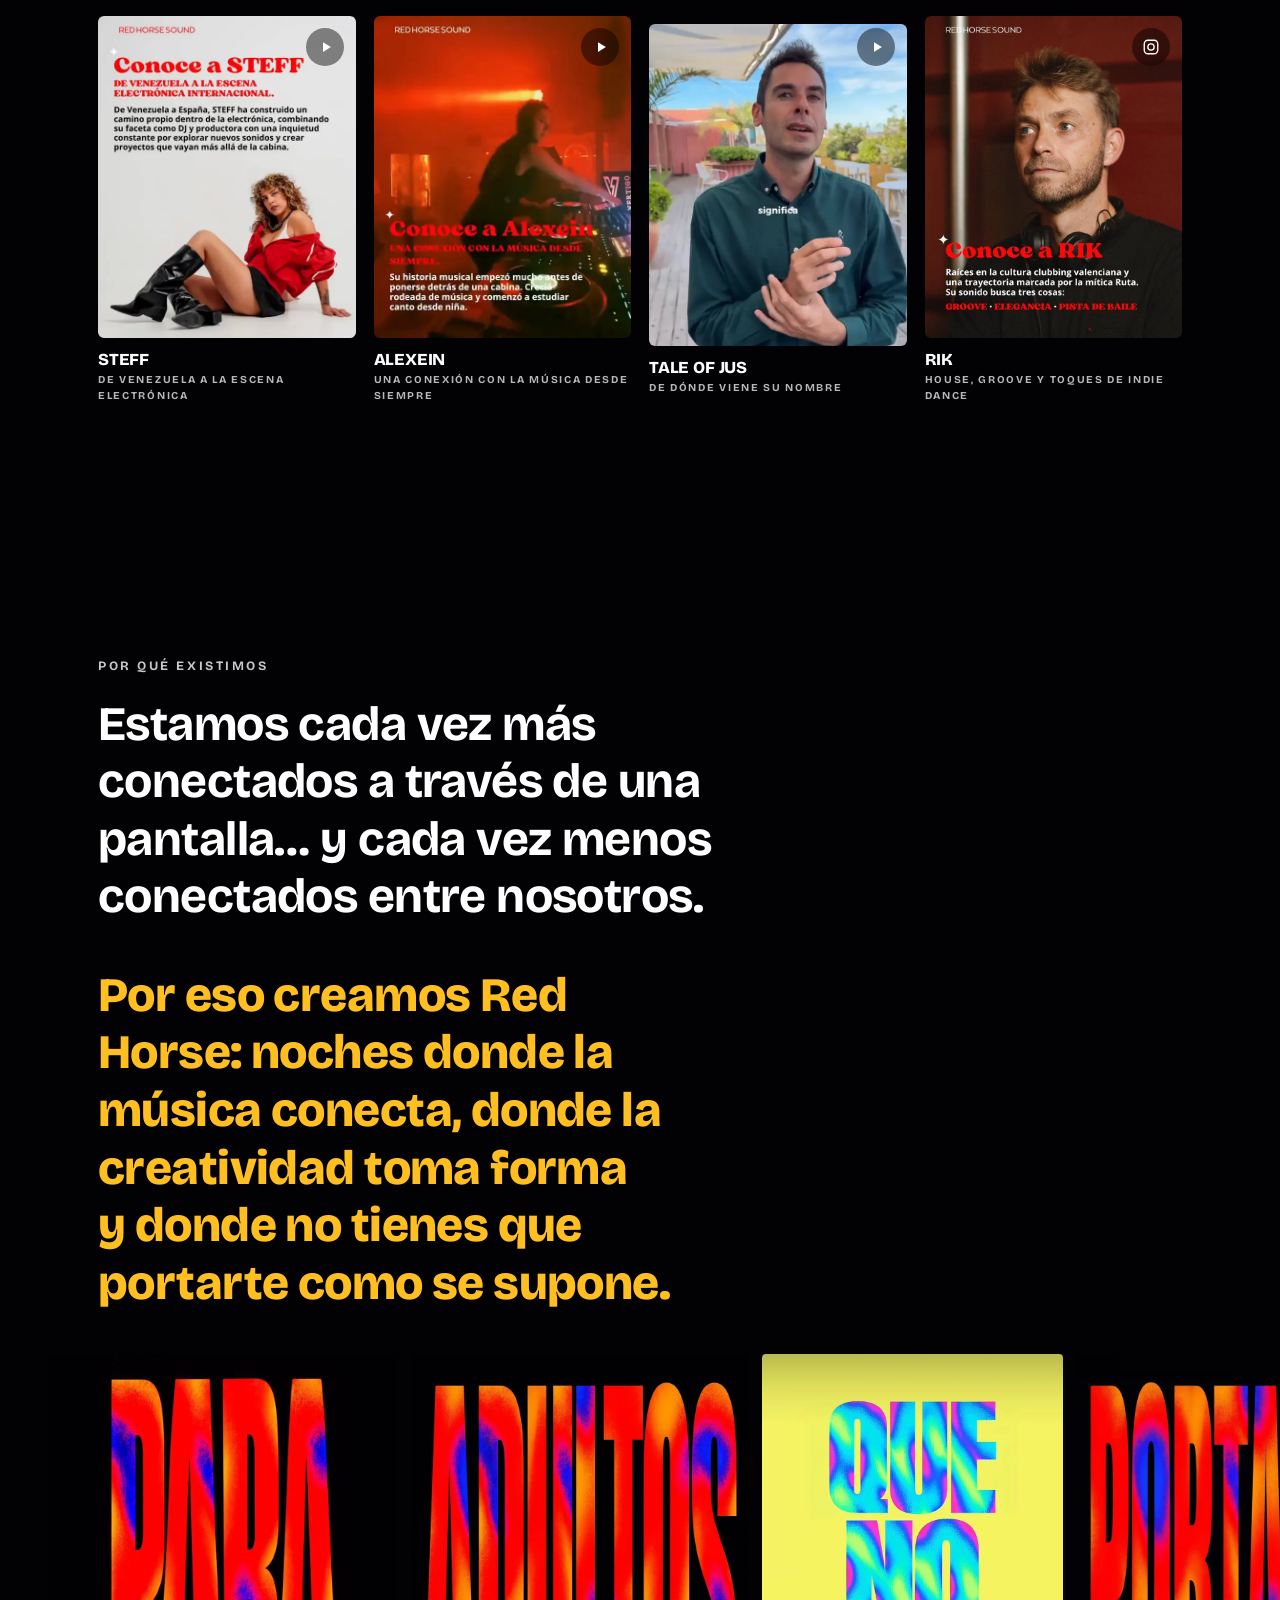
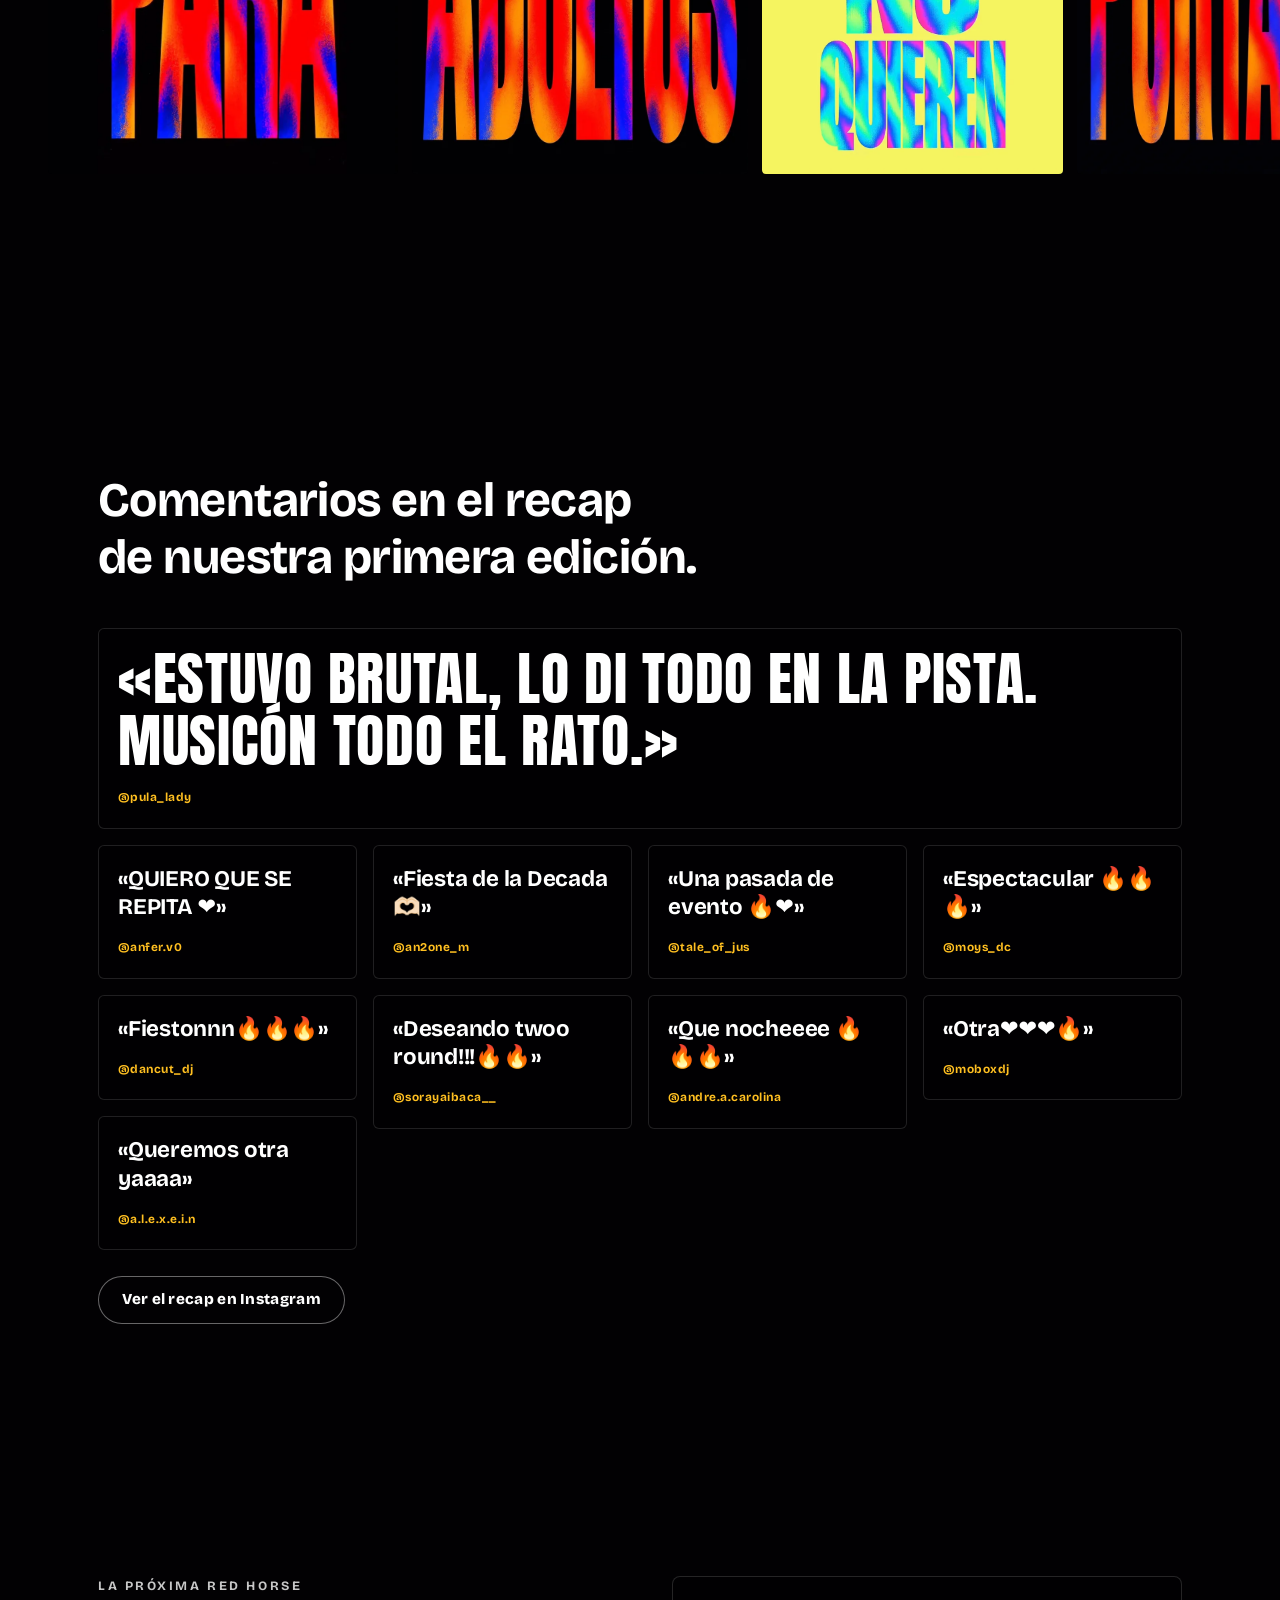
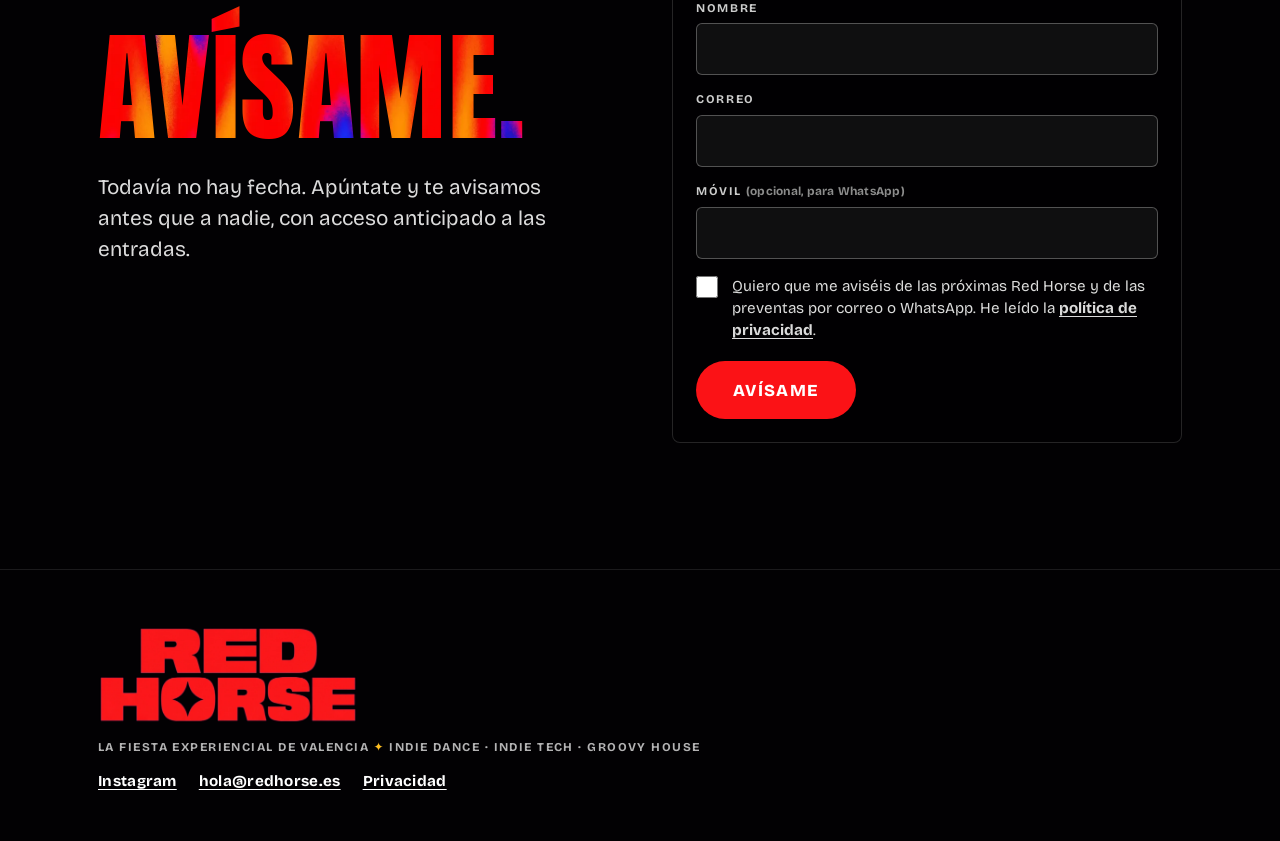
==== commit 3178c60d: "Revelado: las 17 fotos de la primera edición caen en una pila con flash al hacer scroll, con visor a" ====
--- a/index.html
+++ b/index.html
@@ -23,7 +23,7 @@
   <link href="https://fonts.googleapis.com/css2?family=Anton&family=Bricolage+Grotesque:opsz,wdth,wght@12..96,75..100,400..800&display=swap" rel="stylesheet">
   <link rel="preload" as="image" href="assets/img/sea-empty.webp" media="not all and (min-aspect-ratio: 1/1) and (min-width: 900px)">
   <link rel="preload" as="image" href="assets/img/sea-empty-wide.webp" media="(min-aspect-ratio: 1/1) and (min-width: 900px)">
-  <link rel="stylesheet" href="styles.css?v=20261027180335">
+  <link rel="stylesheet" href="styles.css?v=20261029104155">
   <script>
     (function (d) {
       var rm = window.matchMedia && matchMedia('(prefers-reduced-motion: reduce)').matches;
@@ -147,6 +147,38 @@
       </div>
     </section>
 
+    <!-- ───────── PHOTOS · "Revelado": a pile of prints that drop with a flash as you scroll ───────── -->
+    <section class="photos" data-scrub="photos" data-temp="1" aria-labelledby="photos-title">
+      <div class="photos__stage stage">
+        <div class="photos__head">
+          <p class="label">Las fotos <i>✦</i> 24.10.2026</p>
+          <h2 id="photos-title" class="statement statement--md"><span class="fill">Revelado.</span></h2>
+          <p class="photos__lede">La primera Red Horse, foto a foto. Desliza y van cayendo.</p>
+          <p class="photos__count" aria-hidden="true"><b data-count>01</b> / 17</p>
+        </div>
+        <div class="pile" data-pile>
+          <button class="shot" type="button" data-shot="0" aria-label="Ver foto 1 de 17"><img src="assets/photos/rh-01-640.webp" srcset="assets/photos/rh-01-640.webp 640w, assets/photos/rh-01-1024.webp 1024w" sizes="(min-width: 900px) 380px, 64vw" alt="La pista llena bajo láseres rojos." width="640" height="960" loading="lazy" decoding="async"></button>
+          <button class="shot" type="button" data-shot="1" aria-label="Ver foto 2 de 17"><img src="assets/photos/rh-02-640.webp" srcset="assets/photos/rh-02-640.webp 640w, assets/photos/rh-02-1024.webp 1024w" sizes="(min-width: 900px) 380px, 64vw" alt="Un DJ en cabina bajo la proyección de Red Horse, junto a una cabeza de caballo plateada." width="640" height="960" loading="lazy" decoding="async"></button>
+          <button class="shot" type="button" data-shot="2" aria-label="Ver foto 3 de 17"><img src="assets/photos/rh-03-640.webp" srcset="assets/photos/rh-03-640.webp 640w, assets/photos/rh-03-1024.webp 1024w" sizes="(min-width: 900px) 380px, 64vw" alt="La pista bajo luz roja, con bolas de espejo en el techo." width="640" height="960" loading="lazy" decoding="async"></button>
+          <button class="shot" type="button" data-shot="3" aria-label="Ver foto 4 de 17"><img src="assets/photos/rh-04-640.webp" srcset="assets/photos/rh-04-640.webp 640w, assets/photos/rh-04-1024.webp 1024w" sizes="(min-width: 900px) 380px, 64vw" alt="Una DJ pinchando con la proyección de Red Horse en el techo." width="640" height="960" loading="lazy" decoding="async"></button>
+          <button class="shot" type="button" data-shot="4" aria-label="Ver foto 5 de 17"><img src="assets/photos/rh-05-640.webp" srcset="assets/photos/rh-05-640.webp 640w, assets/photos/rh-05-1024.webp 1024w" sizes="(min-width: 900px) 380px, 64vw" alt="Un chico con gafas de sol en la pista." width="640" height="960" loading="lazy" decoding="async"></button>
+          <button class="shot" type="button" data-shot="5" aria-label="Ver foto 6 de 17"><img src="assets/photos/rh-06-640.webp" srcset="assets/photos/rh-06-640.webp 640w, assets/photos/rh-06-1024.webp 1024w" sizes="(min-width: 900px) 380px, 64vw" alt="Un grupo de amigos posando en la pista." width="640" height="960" loading="lazy" decoding="async"></button>
+          <button class="shot" type="button" data-shot="6" aria-label="Ver foto 7 de 17"><img src="assets/photos/rh-07-640.webp" srcset="assets/photos/rh-07-640.webp 640w, assets/photos/rh-07-1024.webp 1024w" sizes="(min-width: 900px) 380px, 64vw" alt="La pista con abanicos gigantes y láseres." width="640" height="960" loading="lazy" decoding="async"></button>
+          <button class="shot" type="button" data-shot="7" aria-label="Ver foto 8 de 17"><img src="assets/photos/rh-08-640.webp" srcset="assets/photos/rh-08-640.webp 640w, assets/photos/rh-08-1024.webp 1024w" sizes="(min-width: 900px) 380px, 64vw" alt="La cabina vista desde abajo, con el caballo proyectado en el techo." width="640" height="960" loading="lazy" decoding="async"></button>
+          <button class="shot" type="button" data-shot="8" aria-label="Ver foto 9 de 17"><img src="assets/photos/rh-09-640.webp" srcset="assets/photos/rh-09-640.webp 640w, assets/photos/rh-09-1024.webp 1024w" sizes="(min-width: 900px) 380px, 64vw" alt="Una pareja posando abrazada en la fiesta." width="640" height="960" loading="lazy" decoding="async"></button>
+          <button class="shot" type="button" data-shot="9" aria-label="Ver foto 10 de 17"><img src="assets/photos/rh-10-640.webp" srcset="assets/photos/rh-10-640.webp 640w, assets/photos/rh-10-1024.webp 1024w" sizes="(min-width: 900px) 380px, 64vw" alt="La pista llena vista desde atrás, con abanicos y una bola de espejo." width="640" height="960" loading="lazy" decoding="async"></button>
+          <button class="shot" type="button" data-shot="10" aria-label="Ver foto 11 de 17"><img src="assets/photos/rh-11-640.webp" srcset="assets/photos/rh-11-640.webp 640w, assets/photos/rh-11-1024.webp 1024w" sizes="(min-width: 900px) 380px, 64vw" alt="La cabina entre láseres, con la gente bailando alrededor." width="640" height="960" loading="lazy" decoding="async"></button>
+          <button class="shot" type="button" data-shot="11" aria-label="Ver foto 12 de 17"><img src="assets/photos/rh-12-640.webp" srcset="assets/photos/rh-12-640.webp 640w, assets/photos/rh-12-1024.webp 1024w" sizes="(min-width: 900px) 380px, 64vw" alt="Tres chicos haciéndose un selfie bajo luz azul." width="640" height="960" loading="lazy" decoding="async"></button>
+          <button class="shot" type="button" data-shot="12" aria-label="Ver foto 13 de 17"><img src="assets/photos/rh-13-640.webp" srcset="assets/photos/rh-13-640.webp 640w, assets/photos/rh-13-1024.webp 1024w" sizes="(min-width: 900px) 380px, 64vw" alt="La cabina vista desde atrás, con la pista al fondo." width="640" height="960" loading="lazy" decoding="async"></button>
+          <button class="shot" type="button" data-shot="13" aria-label="Ver foto 14 de 17"><img src="assets/photos/rh-14-640.webp" srcset="assets/photos/rh-14-640.webp 640w, assets/photos/rh-14-1024.webp 1024w" sizes="(min-width: 900px) 380px, 64vw" alt="Una pareja posando, él con la camiseta de Red Horse." width="640" height="960" loading="lazy" decoding="async"></button>
+          <button class="shot" type="button" data-shot="14" aria-label="Ver foto 15 de 17"><img src="assets/photos/rh-15-640.webp" srcset="assets/photos/rh-15-640.webp 640w, assets/photos/rh-15-1024.webp 1024w" sizes="(min-width: 900px) 380px, 64vw" alt="Vista desde la cabina hacia la pista." width="640" height="960" loading="lazy" decoding="async"></button>
+          <button class="shot" type="button" data-shot="15" aria-label="Ver foto 16 de 17"><img src="assets/photos/rh-16-640.webp" srcset="assets/photos/rh-16-640.webp 640w, assets/photos/rh-16-1024.webp 1024w" sizes="(min-width: 900px) 380px, 64vw" alt="Un grupo posando con un caballito hinchable." width="640" height="960" loading="lazy" decoding="async"></button>
+          <button class="shot" type="button" data-shot="16" aria-label="Ver foto 17 de 17"><img src="assets/photos/rh-17-640.webp" srcset="assets/photos/rh-17-640.webp 640w, assets/photos/rh-17-1024.webp 1024w" sizes="(min-width: 900px) 380px, 64vw" alt="Una DJ pinchando, con la pista al fondo." width="640" height="960" loading="lazy" decoding="async"></button>
+        </div>
+        <button class="btn btn--ghost photos__all" type="button" data-shot="0">Ver las 17 fotos</button>
+      </div>
+    </section>
+
     <!-- ───────── MUSIC ───────── -->
     <section class="music" data-temp="0.8" aria-labelledby="music-title">
       <div class="wrap music__grid">
@@ -263,12 +295,21 @@
     </div>
   </footer>
 
+  <!-- photo viewer (one image at a time) -->
+  <div class="viewer" data-viewer hidden>
+    <button class="player__close" type="button" data-viewer-close aria-label="Cerrar fotos">✕</button>
+    <figure class="viewer__fig"><img class="viewer__img" alt="" data-viewer-img></figure>
+    <p class="viewer__count" data-viewer-count aria-live="polite"></p>
+    <button class="viewer__nav viewer__nav--prev" type="button" data-viewer-prev aria-label="Foto anterior">‹</button>
+    <button class="viewer__nav viewer__nav--next" type="button" data-viewer-next aria-label="Foto siguiente">›</button>
+  </div>
+
   <!-- full reel player (loaded only on tap) -->
   <div class="player" data-player hidden>
     <button class="player__close" type="button" data-close aria-label="Cerrar vídeo">✕</button>
     <video class="player__video" playsinline controls preload="none"></video>
   </div>
 
-  <script src="app.js?v=20261027180335" defer></script>
+  <script src="app.js?v=20261029104155" defer></script>
 </body>
 </html>
--- a/styles.css
+++ b/styles.css
@@ -232,6 +232,74 @@
   .recap { padding-bottom: calc(14svh + 48px); }
 }
 
+/* photos · "Revelado". Base (no JS / reduced motion): a native snap rail of prints.
+   Motion: a sticky stage where each print drops onto a pile with a camera flash. */
+.photos { padding: 14svh 0; }
+.photos__head { padding: 0 var(--gutter); max-width: 1180px; margin: 0 auto; }
+.photos__head .statement { margin-bottom: .6rem; }
+.photos__lede { margin: 0; font-weight: 700; font-size: clamp(1rem, 4vw, 1.2rem); line-height: 1.4; color: rgba(var(--bone-rgb), .86); max-width: 30ch; }
+.photos__count { display: none; }
+.pile {
+  display: flex; gap: 12px; margin-top: 2rem; padding: 0 var(--gutter) 6px;
+  overflow-x: auto; scroll-snap-type: x mandatory; scrollbar-width: none; overscroll-behavior-x: contain;
+}
+.pile::-webkit-scrollbar { display: none; }
+.shot {
+  position: relative; flex: 0 0 auto; width: min(64vw, 300px); aspect-ratio: 2 / 3; margin: 0; padding: 0; border: 0;
+  border-radius: 3px; overflow: hidden; background: rgba(var(--bone-rgb), .06); cursor: zoom-in; scroll-snap-align: center;
+  -webkit-tap-highlight-color: transparent;
+}
+.shot img { width: 100%; height: 100%; object-fit: cover; }
+.shot:focus-visible, .photos__all:focus-visible { outline: 3px solid var(--horizon-gold); outline-offset: 3px; }
+.photos__all { margin: 1.6rem var(--gutter) 0; }
+
+.motion .photos { height: 420svh; padding: 0; }
+.motion .photos__stage { height: 100vh; height: 100lvh; display: grid; grid-template-rows: auto 1fr auto; padding: max(70px, calc(env(safe-area-inset-top) + 60px)) 0 max(20px, env(safe-area-inset-bottom)); }
+.motion .photos__head { width: 100%; display: grid; grid-template-columns: 1fr auto; align-items: end; column-gap: 12px; }
+.motion .photos__head .label, .motion .photos__head .statement, .motion .photos__lede { grid-column: 1; }
+.motion .photos__head .label { margin-bottom: .5rem; }
+.motion .photos__head .statement { font-size: clamp(2.6rem, 12vw, 6.4rem); margin-bottom: .3rem; }
+.motion .photos__lede { font-size: .95rem; }
+.motion .photos__count {
+  display: block; grid-column: 2; grid-row: 1 / span 3; align-self: end; margin: 0;
+  font-family: var(--f-label); font-weight: 700; font-size: .8rem; letter-spacing: .16em; color: rgba(var(--bone-rgb), .7); white-space: nowrap;
+}
+.motion .photos__count b { font-family: var(--f-statement); font-weight: 400; font-size: 2.6rem; letter-spacing: .02em; color: var(--horizon-gold); }
+.motion .pile { position: relative; display: block; overflow: visible; margin: 0; padding: 0; min-height: 0; }
+.motion .shot {
+  position: absolute; left: 50%; top: 50%; width: auto; height: min(92%, 560px); max-width: 78vw;
+  margin: 0; visibility: hidden; transform: translate(-50%, -50%);
+  border: 6px solid var(--bone-warm); border-radius: 2px; box-shadow: 0 18px 50px rgba(var(--ink-rgb), .55);
+}
+.motion .shot::after { content: ''; position: absolute; inset: 0; background: var(--bone); opacity: var(--flash, 0); pointer-events: none; }
+.motion .photos__all { justify-self: center; margin: 0; }
+@media (min-width: 900px) {
+  .motion .photos__stage { grid-template-columns: minmax(0, 1fr) minmax(0, 1.1fr); grid-template-rows: 1fr auto; padding-inline: var(--gutter); column-gap: 48px; max-width: 1280px; margin: 0 auto; }
+  .motion .photos__head { grid-column: 1; grid-row: 1; align-self: center; padding: 0; grid-template-columns: 1fr; }
+  .motion .photos__count { grid-column: 1; grid-row: auto; margin-top: 1.6rem; }
+  .motion .photos__head .statement { font-size: clamp(4rem, 8vw, 8rem); }
+  .motion .photos__lede { font-size: 1.15rem; }
+  .motion .pile { grid-column: 2; grid-row: 1 / span 2; }
+  .motion .photos__all { grid-column: 1; grid-row: 2; justify-self: start; margin-bottom: 8svh; }
+}
+
+/* photo viewer */
+.viewer { position: fixed; inset: 0; z-index: 50; display: grid; place-items: center; background: rgba(var(--ink-rgb), .96); padding: max(60px, env(safe-area-inset-top)) 12px max(48px, env(safe-area-inset-bottom)); touch-action: pan-y; }
+.viewer[hidden] { display: none; }
+.viewer__fig { margin: 0; width: 100%; height: 100%; display: grid; place-items: center; }
+.viewer__img { max-width: 100%; max-height: 100%; width: auto; height: auto; border-radius: 3px; user-select: none; -webkit-user-drag: none; transition: opacity .25s var(--ease); }
+.viewer__img.is-loading { opacity: .25; }
+.viewer__count { position: absolute; left: 0; right: 0; bottom: max(14px, env(safe-area-inset-bottom)); margin: 0; text-align: center; font-family: var(--f-label); font-weight: 700; font-size: .8rem; letter-spacing: .16em; color: rgba(var(--bone-rgb), .75); }
+.viewer__nav {
+  position: absolute; top: 50%; transform: translateY(-50%); width: 48px; height: 48px; border-radius: 999px; border: 0;
+  background: rgba(var(--bone-rgb), .12); color: var(--bone); font-size: 1.8rem; line-height: 1; cursor: pointer;
+}
+.viewer__nav:hover { background: var(--horse-red); }
+.viewer__nav:focus-visible { outline: 3px solid var(--horizon-gold); outline-offset: 3px; }
+.viewer__nav--prev { left: 10px; }
+.viewer__nav--next { right: 10px; }
+@media (hover: none) { .viewer__nav { display: none; } }
+
 /* music */
 .genres { font-family: var(--f-statement); font-weight: 400; text-transform: uppercase; font-size: clamp(3rem, 14vw, 6.4rem); line-height: 1.06; letter-spacing: .012em; margin: 0 0 1.6rem; padding-top: .08em; display: grid; justify-items: start; }
 .music__grid { display: grid; gap: 40px; }
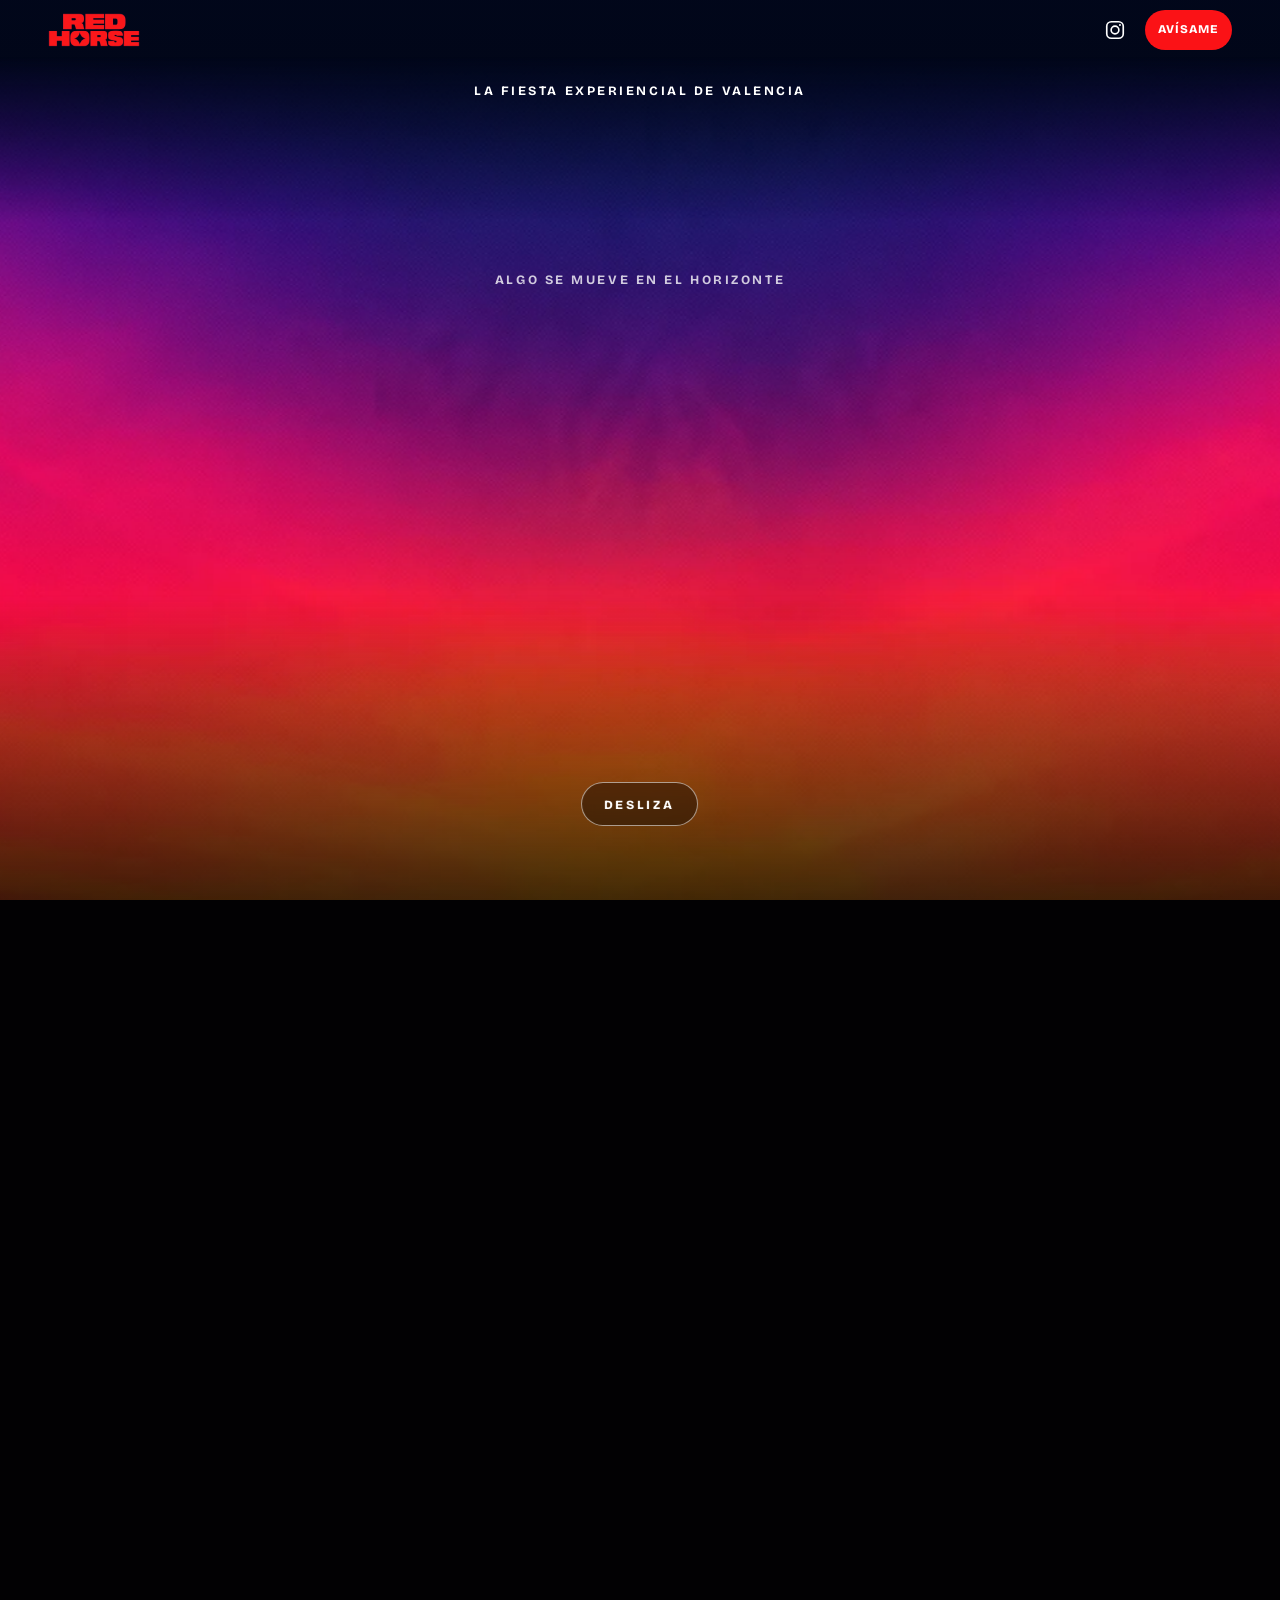
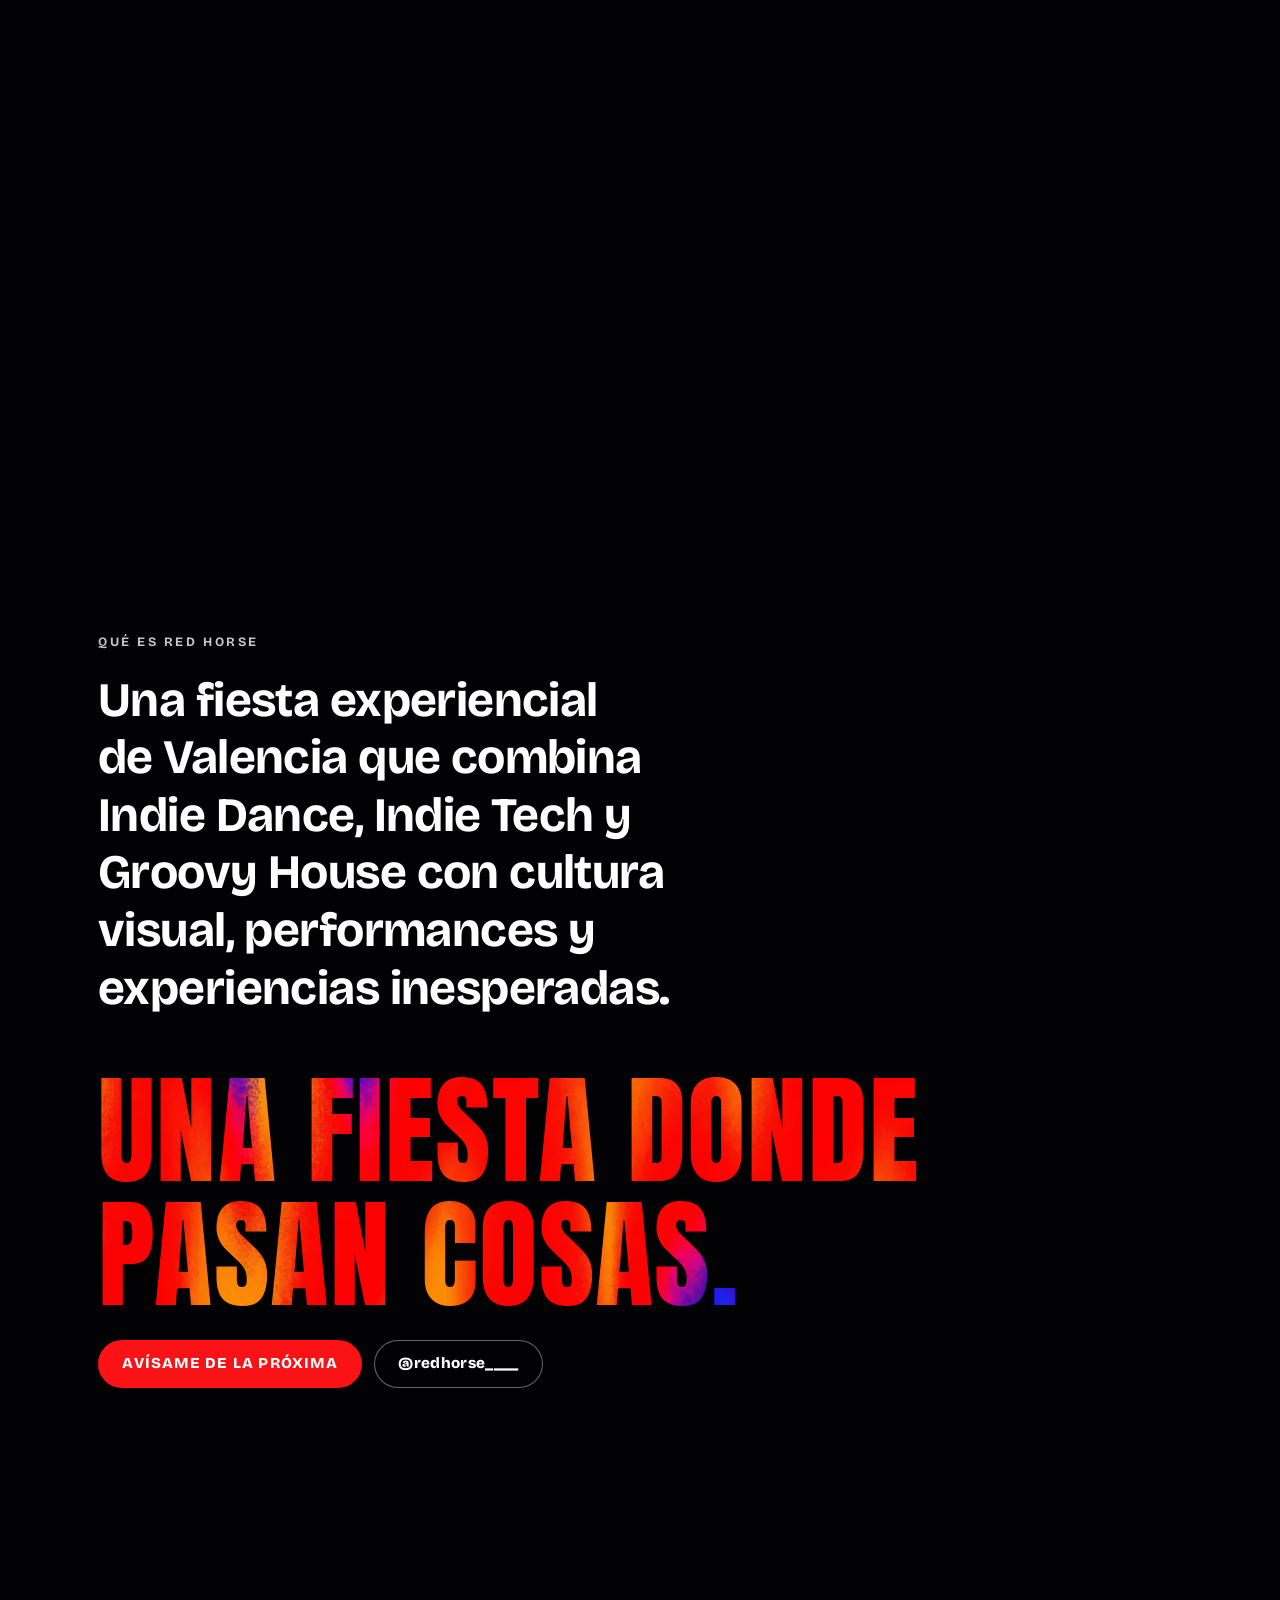
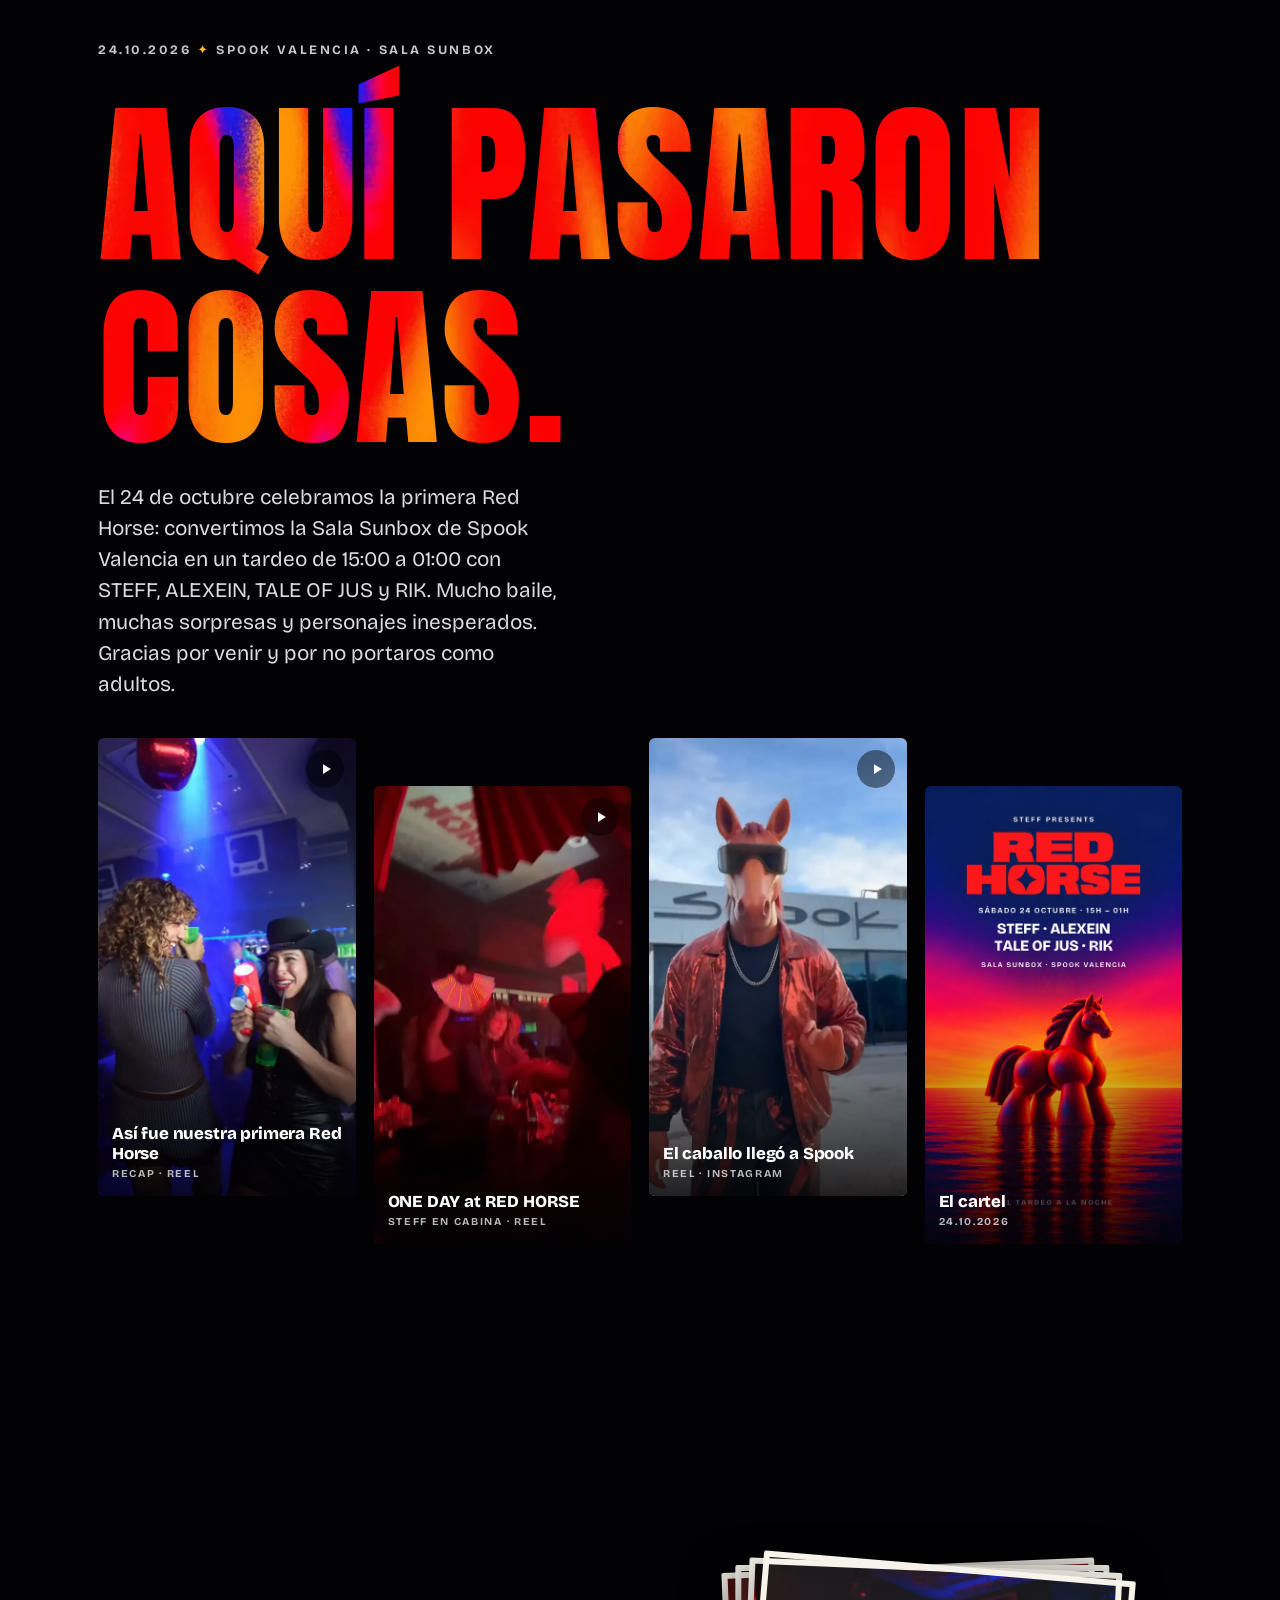
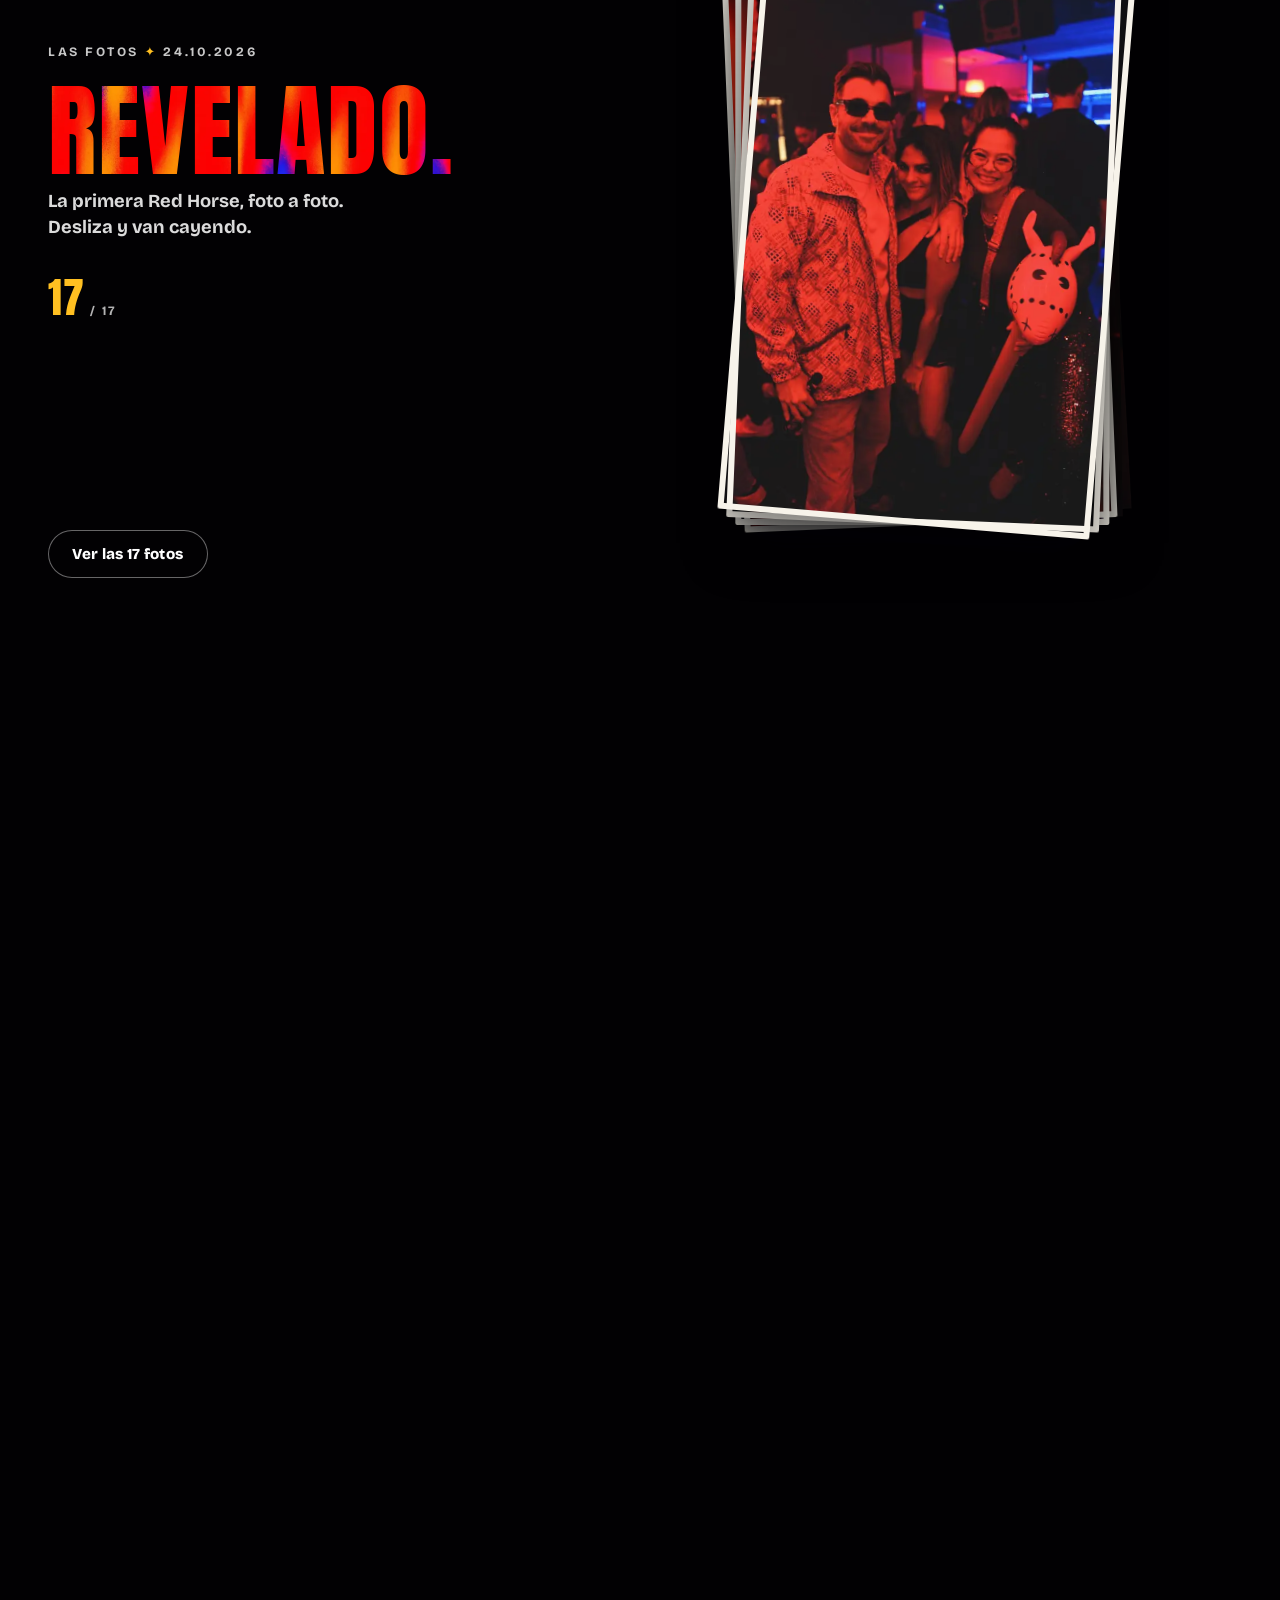
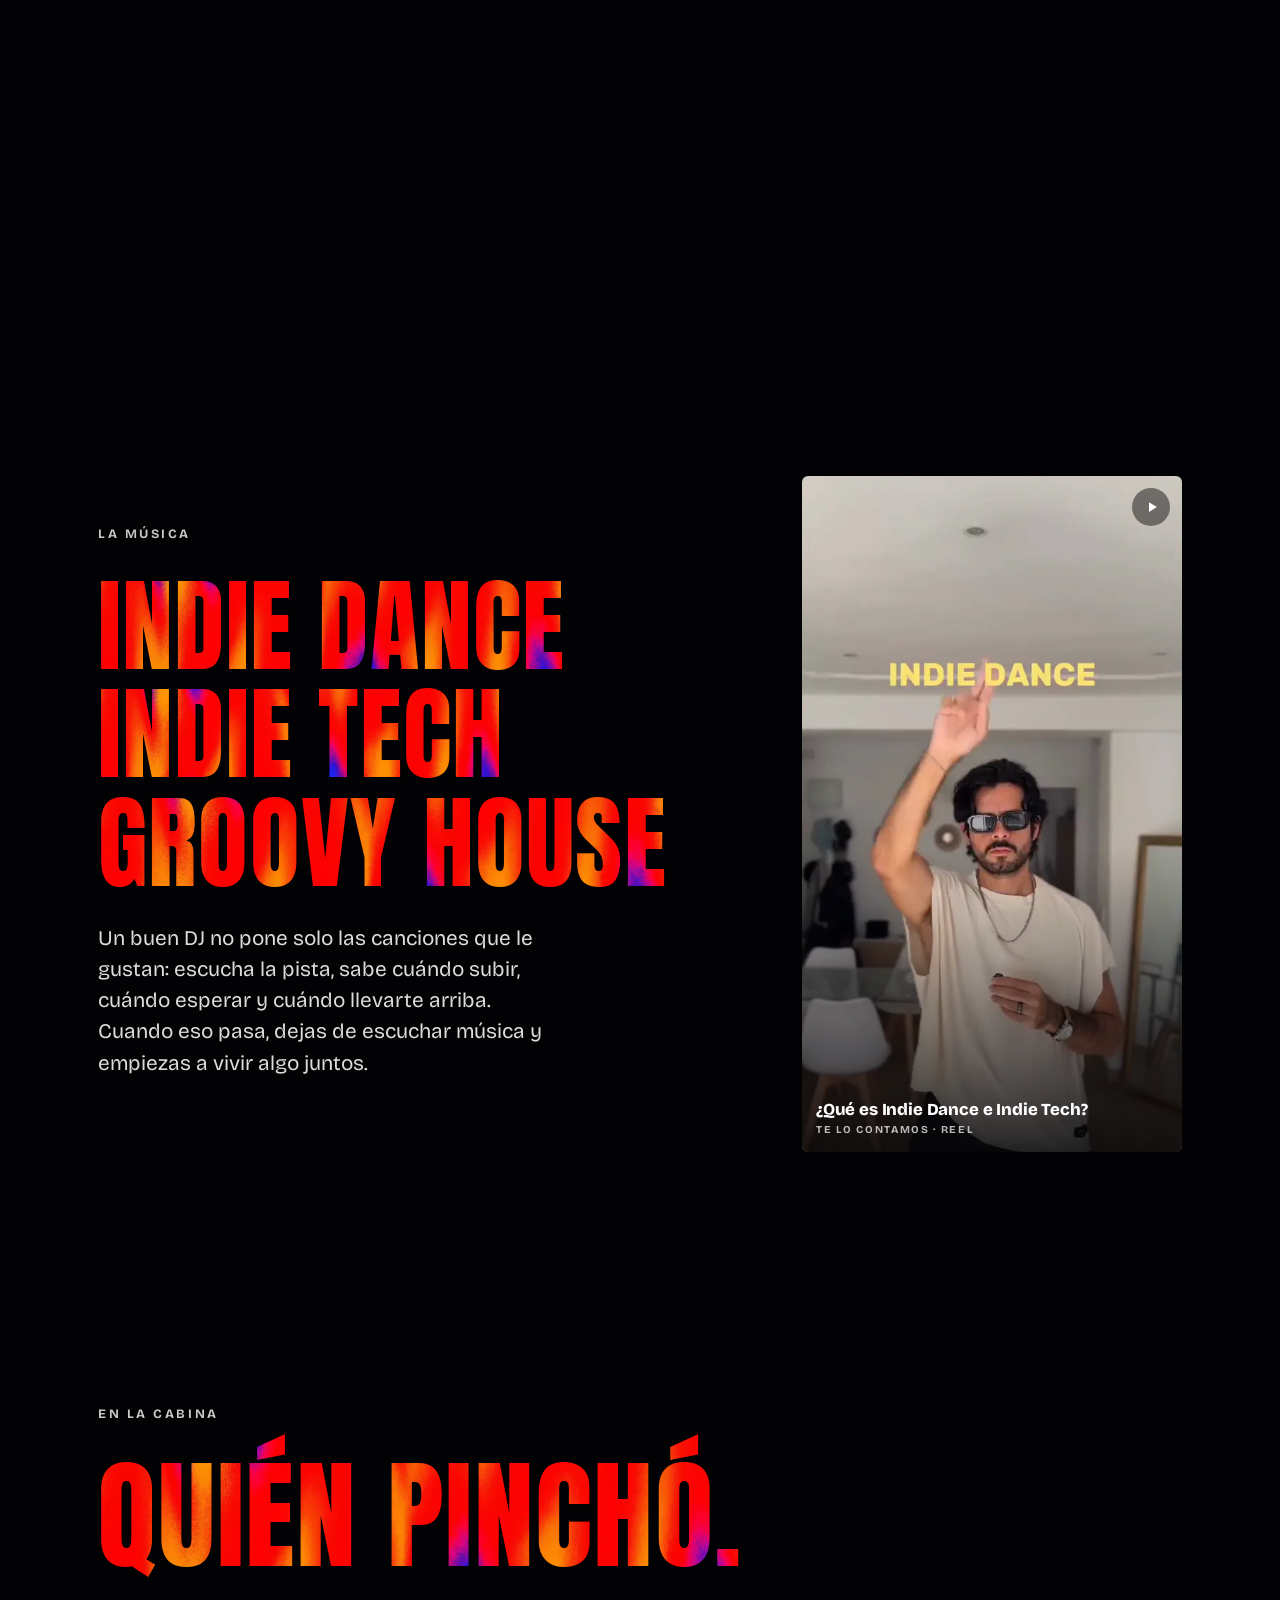
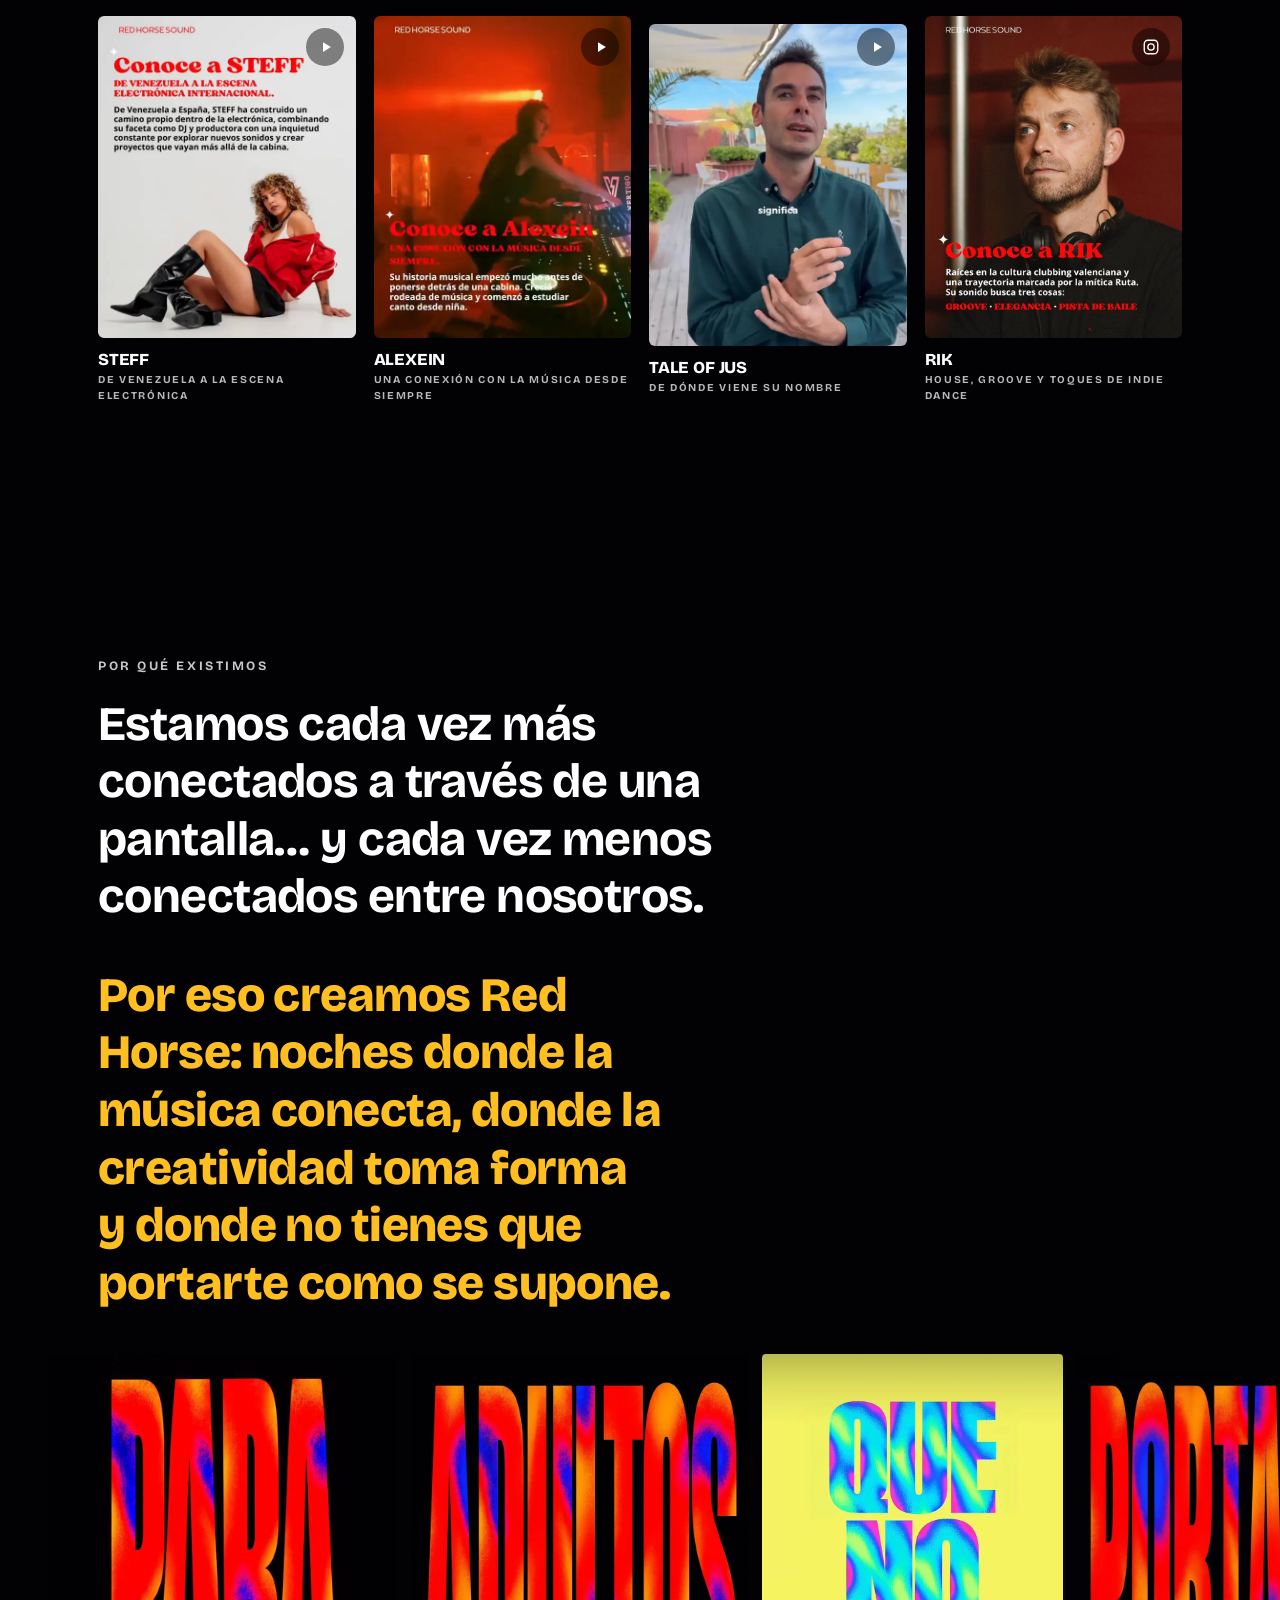
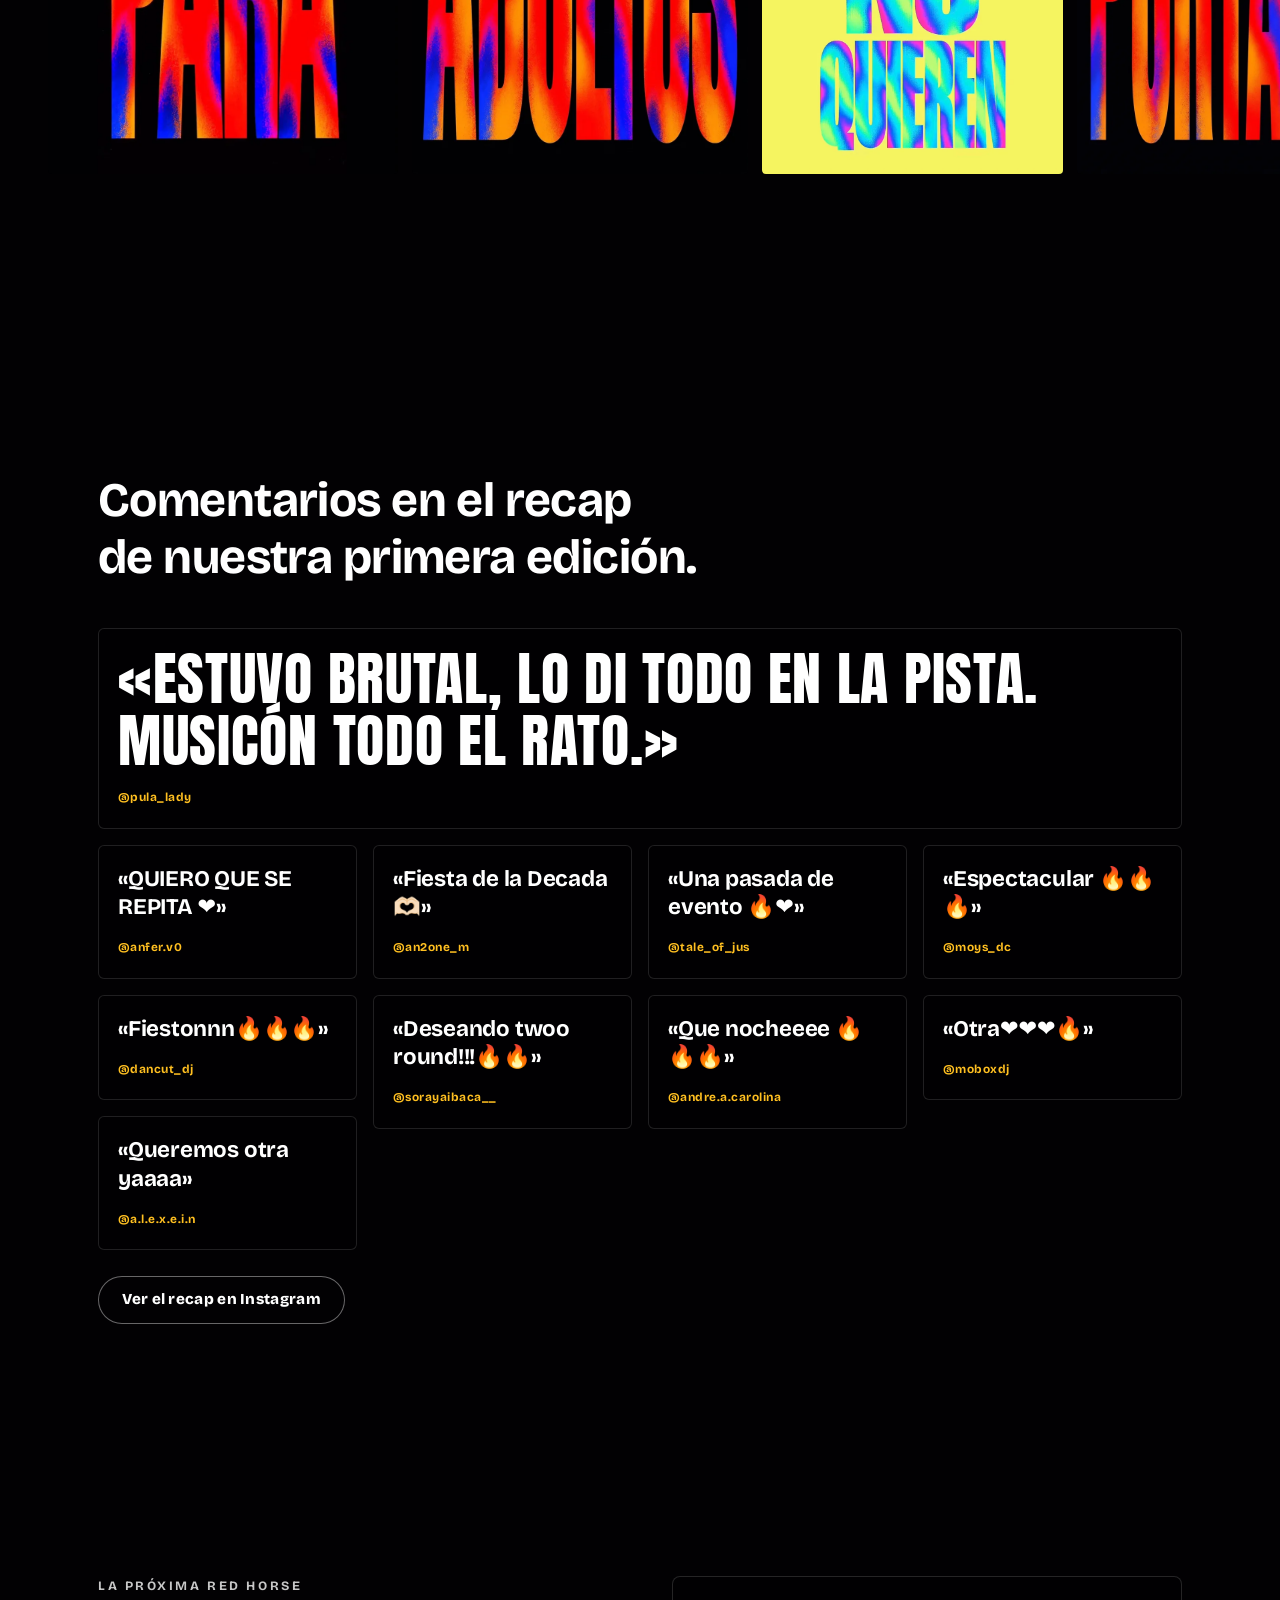
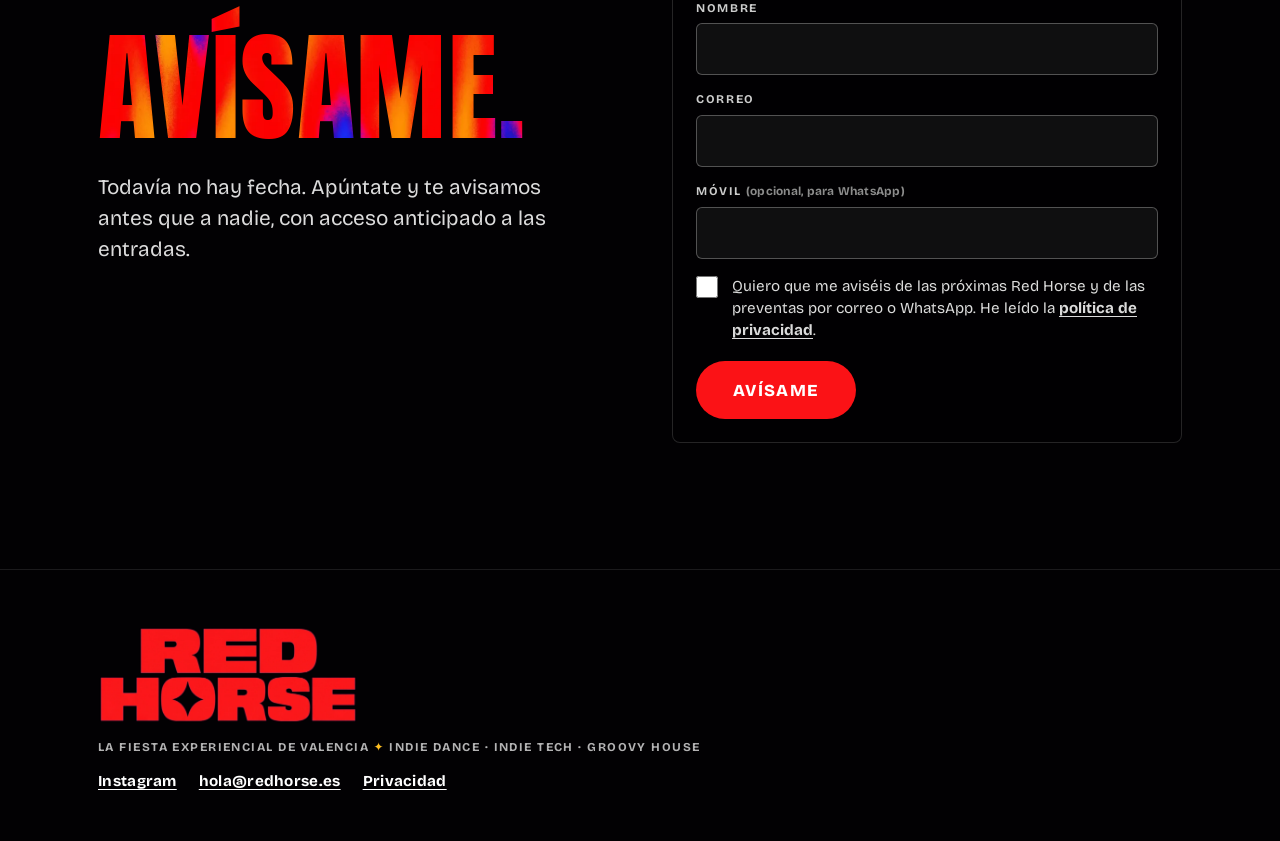
==== commit 7e094f6d: "Visor de fotos: la imagen se ajusta a la pantalla (antes salía a 1024×1536 y se cortaba) Co-Authored" ====
--- a/index.html
+++ b/index.html
@@ -23,7 +23,7 @@
   <link href="https://fonts.googleapis.com/css2?family=Anton&family=Bricolage+Grotesque:opsz,wdth,wght@12..96,75..100,400..800&display=swap" rel="stylesheet">
   <link rel="preload" as="image" href="assets/img/sea-empty.webp" media="not all and (min-aspect-ratio: 1/1) and (min-width: 900px)">
   <link rel="preload" as="image" href="assets/img/sea-empty-wide.webp" media="(min-aspect-ratio: 1/1) and (min-width: 900px)">
-  <link rel="stylesheet" href="styles.css?v=20261029104155">
+  <link rel="stylesheet" href="styles.css?v=20261029104416">
   <script>
     (function (d) {
       var rm = window.matchMedia && matchMedia('(prefers-reduced-motion: reduce)').matches;
@@ -310,6 +310,6 @@
     <video class="player__video" playsinline controls preload="none"></video>
   </div>
 
-  <script src="app.js?v=20261029104155" defer></script>
+  <script src="app.js?v=20261029104416" defer></script>
 </body>
 </html>
--- a/styles.css
+++ b/styles.css
@@ -286,8 +286,9 @@
 /* photo viewer */
 .viewer { position: fixed; inset: 0; z-index: 50; display: grid; place-items: center; background: rgba(var(--ink-rgb), .96); padding: max(60px, env(safe-area-inset-top)) 12px max(48px, env(safe-area-inset-bottom)); touch-action: pan-y; }
 .viewer[hidden] { display: none; }
-.viewer__fig { margin: 0; width: 100%; height: 100%; display: grid; place-items: center; }
-.viewer__img { max-width: 100%; max-height: 100%; width: auto; height: auto; border-radius: 3px; user-select: none; -webkit-user-drag: none; transition: opacity .25s var(--ease); }
+.viewer__fig { margin: 0; display: grid; place-items: center; }
+/* fit the 2:3 photo inside the screen (minus close button and counter); never its natural 1024×1536 */
+.viewer__img { width: auto; height: auto; max-width: calc(100vw - 24px); max-height: calc(100vh - 120px); max-height: calc(100svh - 120px); object-fit: contain; border-radius: 3px; user-select: none; -webkit-user-drag: none; transition: opacity .25s var(--ease); }
 .viewer__img.is-loading { opacity: .25; }
 .viewer__count { position: absolute; left: 0; right: 0; bottom: max(14px, env(safe-area-inset-bottom)); margin: 0; text-align: center; font-family: var(--f-label); font-weight: 700; font-size: .8rem; letter-spacing: .16em; color: rgba(var(--bone-rgb), .75); }
 .viewer__nav {
@@ -297,6 +298,7 @@
 .viewer__nav:hover { background: var(--horse-red); }
 .viewer__nav:focus-visible { outline: 3px solid var(--horizon-gold); outline-offset: 3px; }
 .viewer__nav--prev { left: 10px; }
+@media (min-width: 900px) { .viewer__img { max-width: min(calc(100vw - 160px), 900px); } }
 .viewer__nav--next { right: 10px; }
 @media (hover: none) { .viewer__nav { display: none; } }
 
